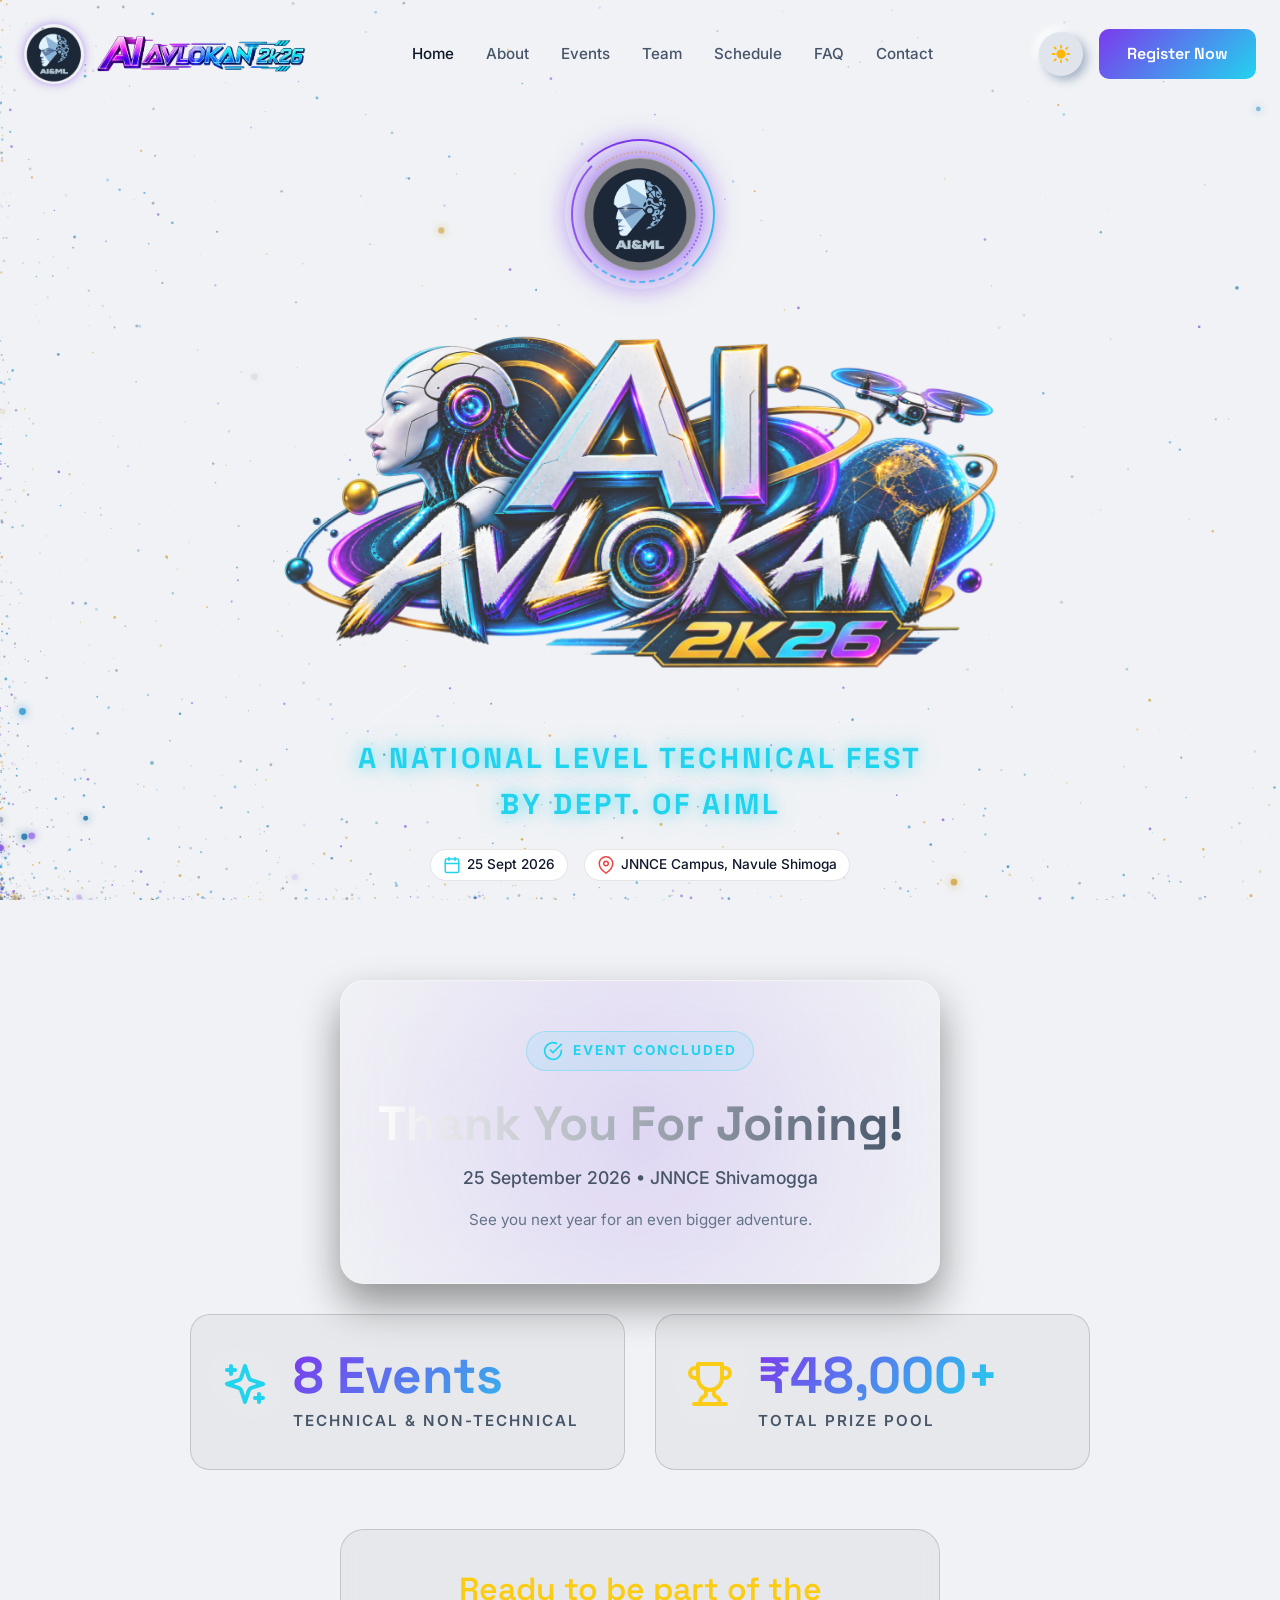
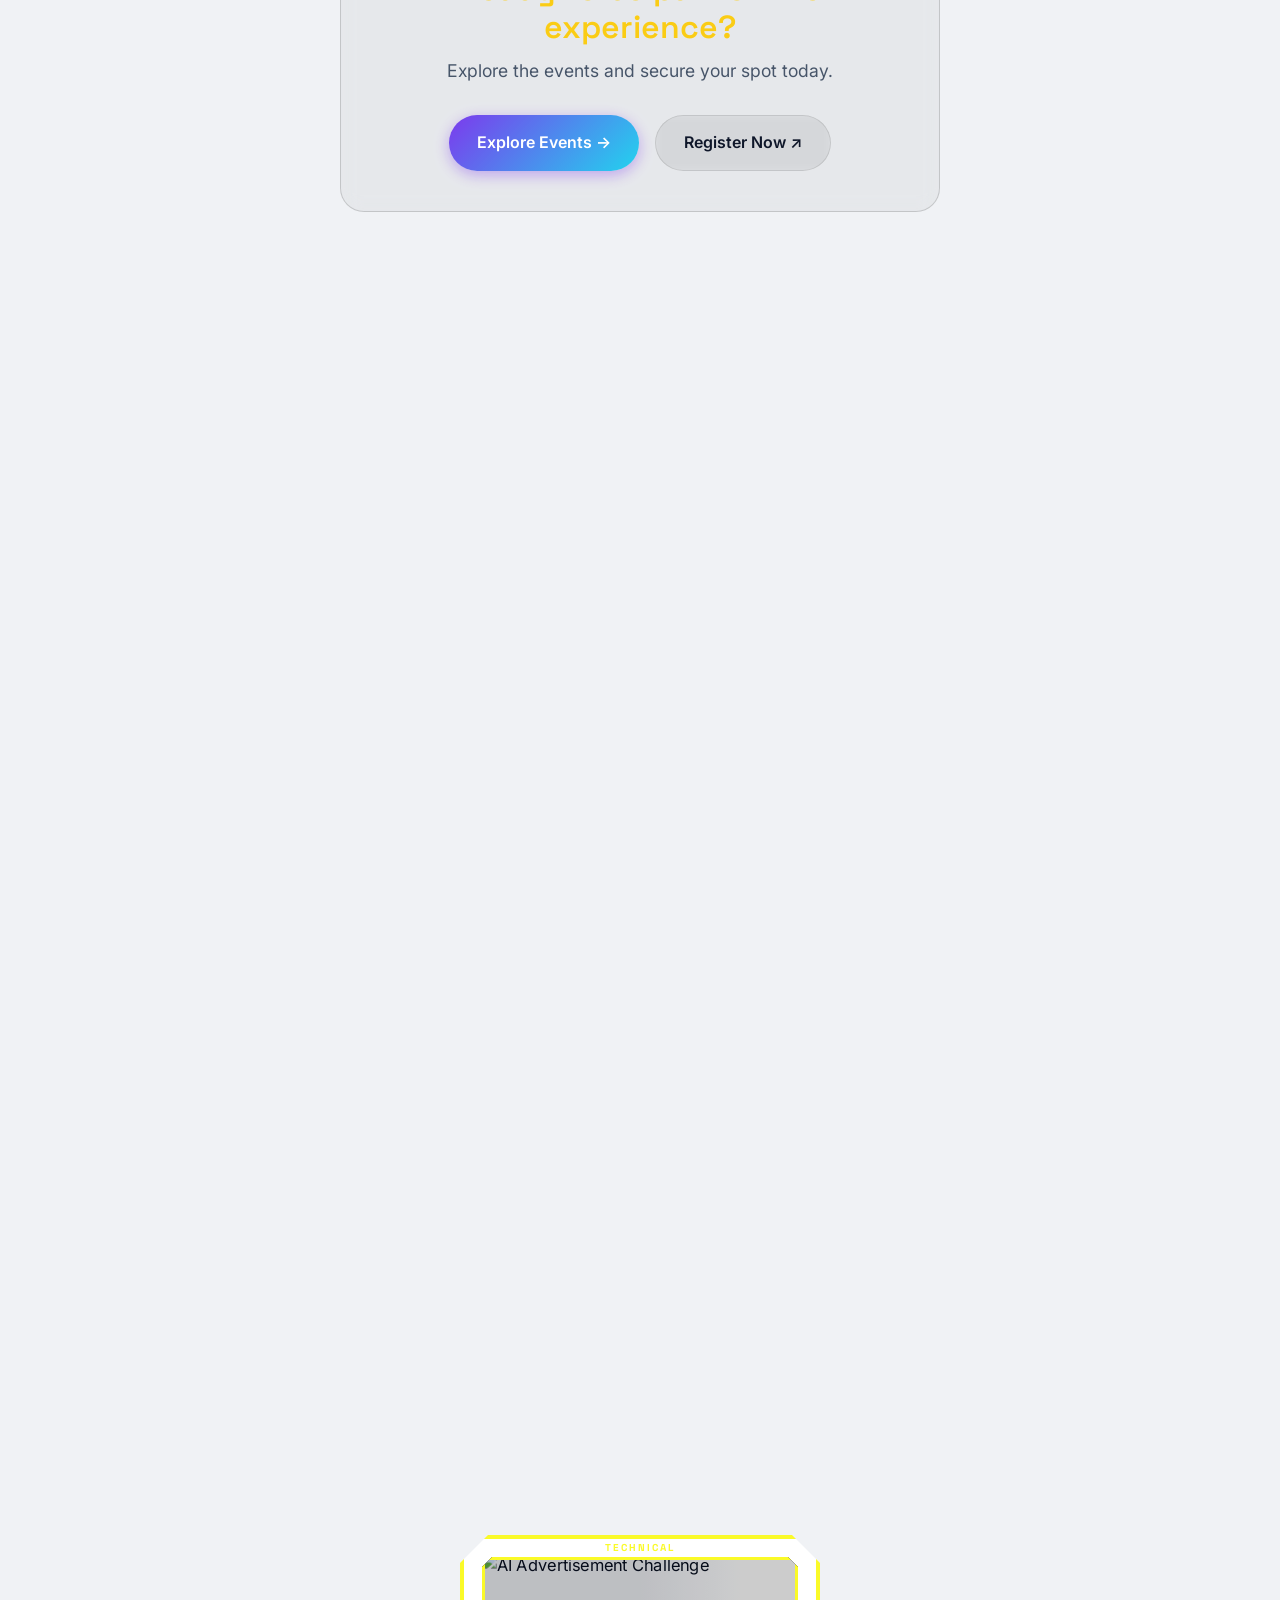
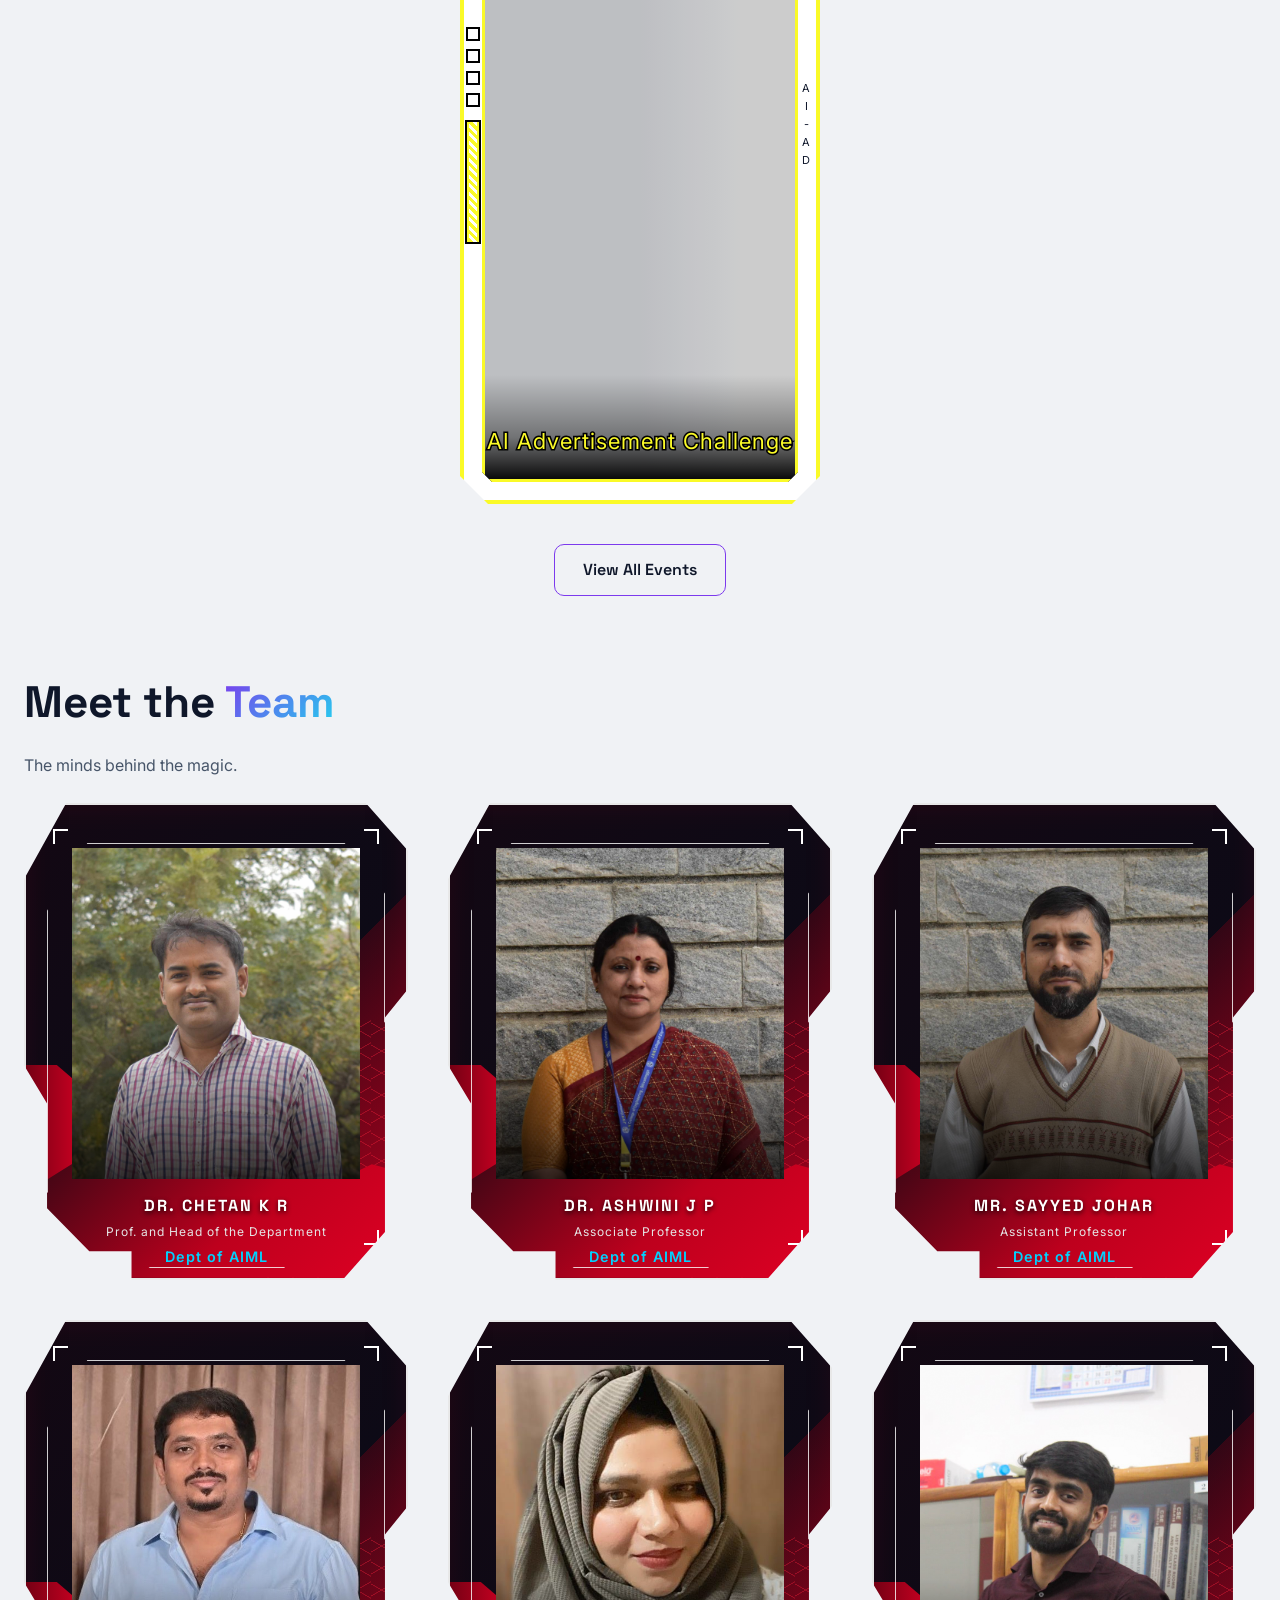
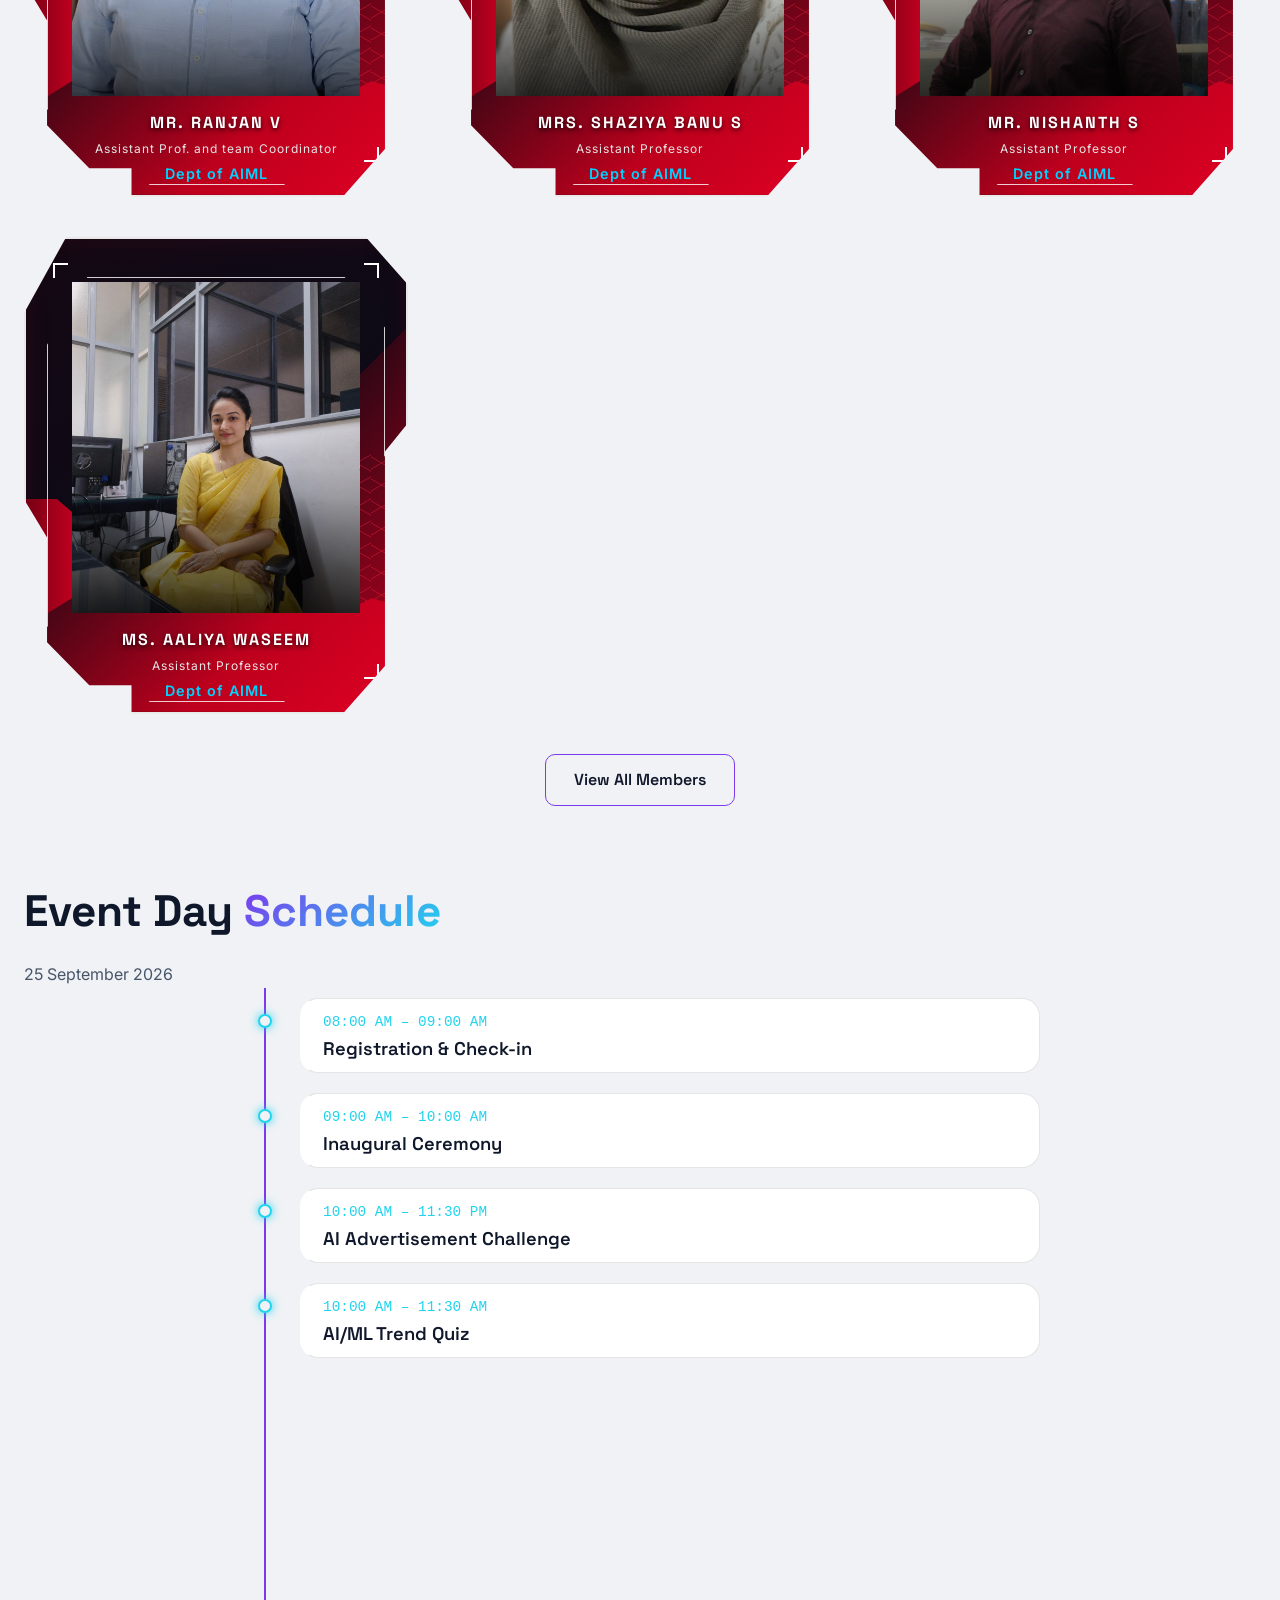
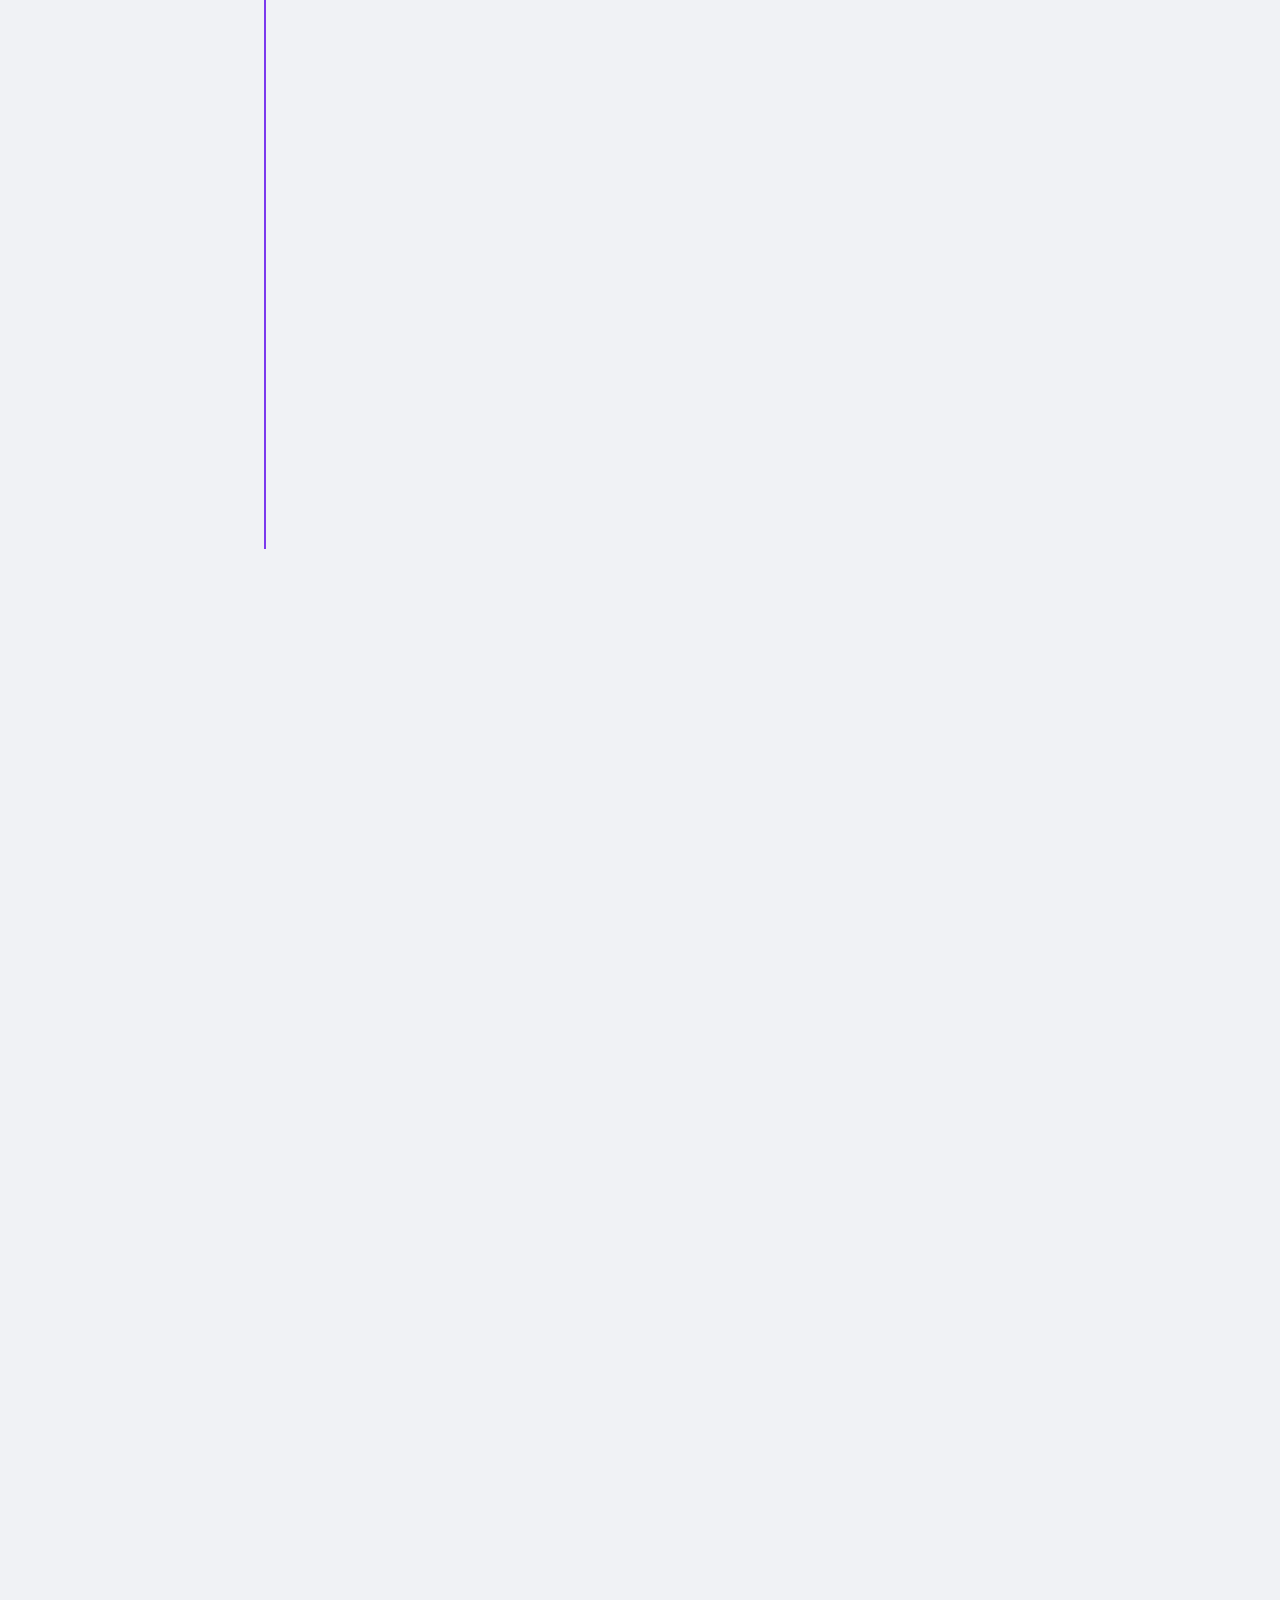
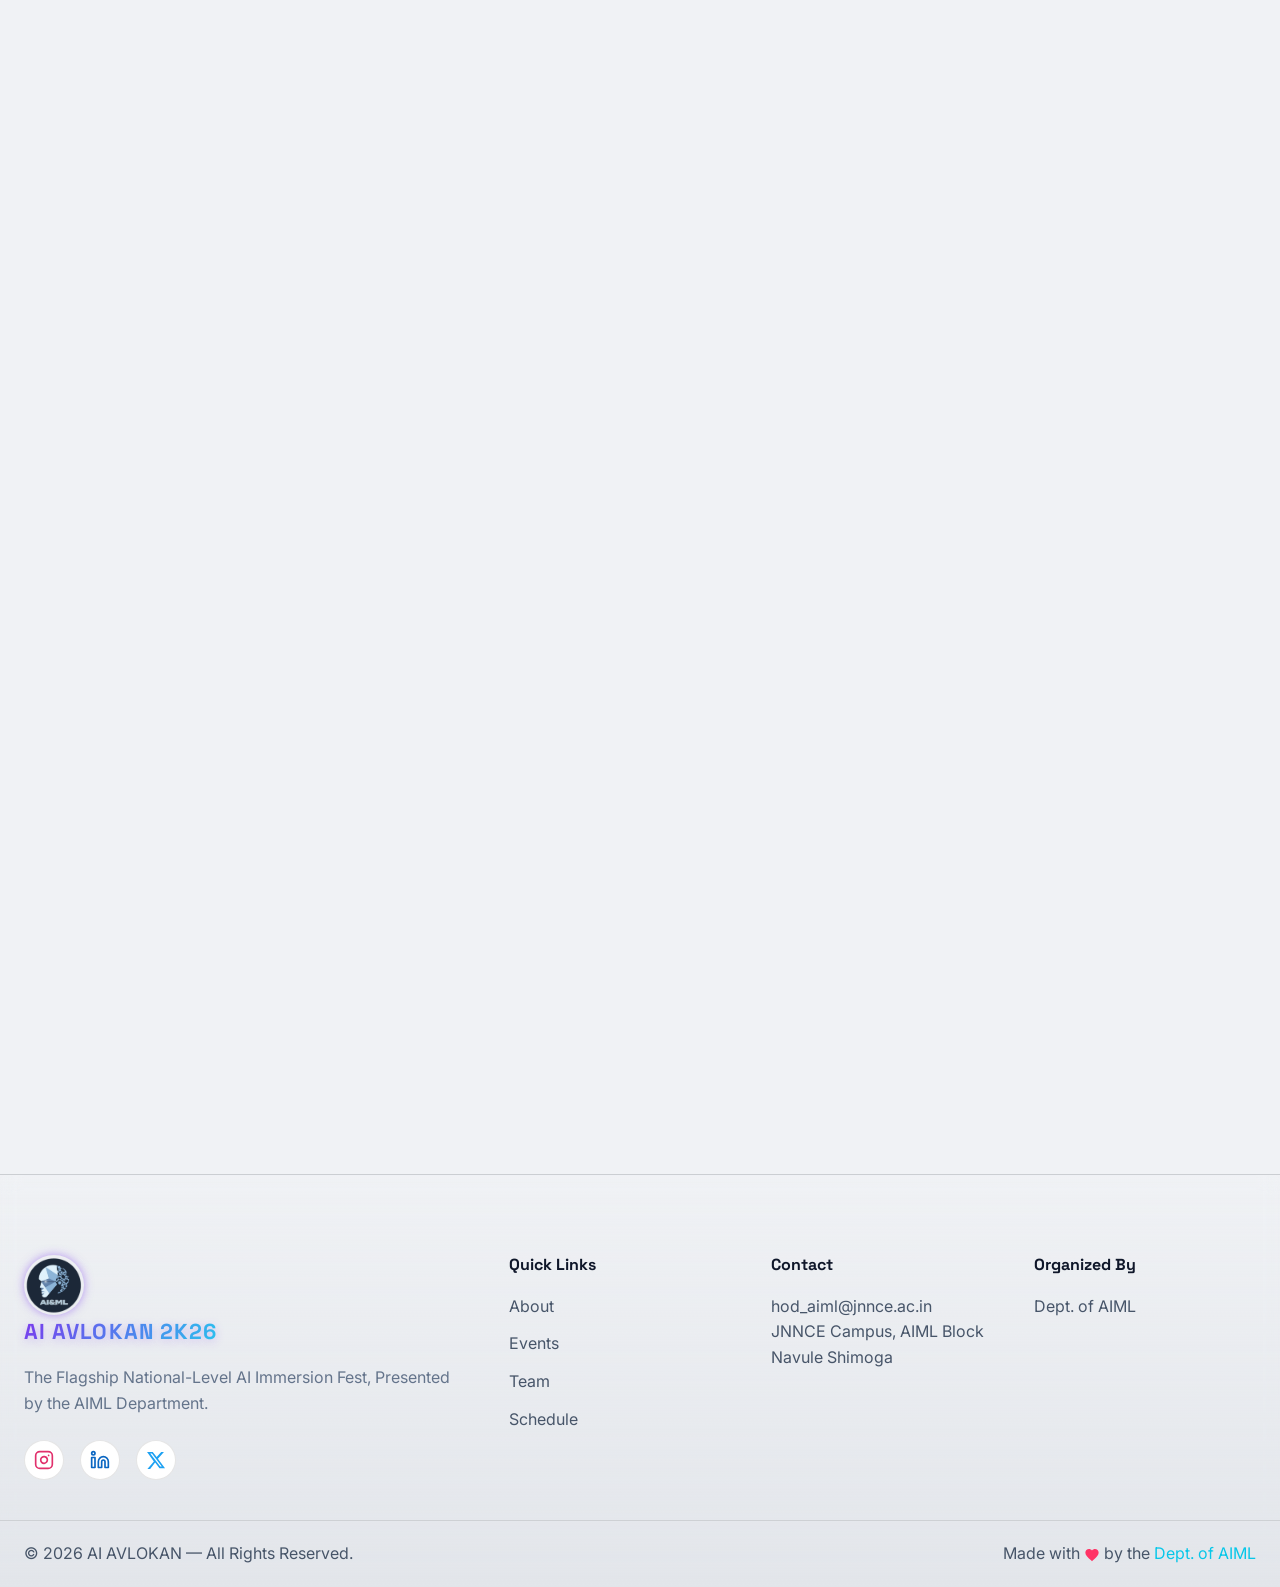
==== index.html @ c863f6e0 "Dark/Light mode added and same navbar applied to all the pages" ====
<!DOCTYPE html>
<html lang="en">

<head>
  <meta charset="UTF-8">
  <meta name="viewport" content="width=device-width, initial-scale=1.0">
  <title>AI AVLOKAN 2k26 | AIML Technical Fest</title>
  <meta name="description"
    content="AI AVLOKAN 2k26 is a premium National Level Technical Fest organized by the Dept. of AIML. Experience the future of technology, innovation, and AI.">

  <!-- Fonts -->
  <link rel="preconnect" href="https://fonts.googleapis.com">
  <link rel="preconnect" href="https://fonts.gstatic.com" crossorigin>
  <link href="https://fonts.googleapis.com/css2?family=Inter:wght@400;500;600&family=Space+Grotesk:wght@500;700&display=swap" rel="stylesheet">
  <link rel="icon" type="image/png" href="assets/images/AIMLLOGO.png">

  <!-- CSS -->
  <link rel="stylesheet" href="css/style.css">
  <link rel="stylesheet" href="css/animations.css">
  <link rel="stylesheet" href="css/components.css"> <!-- Will create this for component specific styles -->
  <link href="https://unpkg.com/aos@2.3.4/dist/aos.css" rel="stylesheet" />
  <script src="js/theme.js"></script>
</head>

<body>
  <!-- ========================================================
       AR/VR ENTRY OVERLAY
       ======================================================== -->
  <div id="vr-entry" aria-hidden="true">
    <div class="atmosphere"></div>
    <div class="boot-label">INITIALIZING IMMERSIVE INTERFACE</div>
    <div class="goggles" aria-hidden="true">
      <div class="goggle-shell">
        <svg viewBox="0 0 1793 904" preserveAspectRatio="none">
          <defs>
            <filter id="glow" x="-100%" y="-100%" width="300%" height="300%">
              <feGaussianBlur stdDeviation="5" result="blur" />
              <feMerge>
                <feMergeNode in="blur" />
                <feMergeNode in="SourceGraphic" />
              </feMerge>
            </filter>
            <filter id="waveGlow" x="-50%" y="-100%" width="200%" height="300%">
              <feGaussianBlur stdDeviation="2" result="b" />
              <feMerge>
                <feMergeNode in="b" />
                <feMergeNode in="SourceGraphic" />
              </feMerge>
            </filter>
          </defs>
          <path class="frame-glow"
            d="M170 493 C170 302 330 187 510 187 C650 187 743 224 896 224 C1050 224 1140 187 1285 187 C1465 187 1625 302 1625 493 C1625 683 1465 798 1285 798 C1140 798 1050 660 896 660 C743 660 650 798 510 798 C330 798 170 683 170 493Z" />
          <path class="frame-glow-2"
            d="M184 493 C184 315 335 202 512 202 C655 202 758 238 896 238 C1035 238 1137 202 1281 202 C1458 202 1609 315 1609 493 C1609 671 1458 784 1281 784 C1137 784 1035 646 896 646 C758 646 655 784 512 784 C335 784 184 671 184 493Z" />
          <path
            d="M225 493 C225 335 365 245 525 245 C660 245 748 278 896 278 C1045 278 1133 245 1268 245 C1428 245 1568 335 1568 493 C1568 650 1428 741 1268 741 C1133 741 1045 607 896 607 C748 607 660 741 525 741 C365 741 225 650 225 493Z"
            fill="none" stroke="rgba(141,67,255,.22)" stroke-width="1" />
        </svg>
      </div>
      <div class="lens">
        <div class="data-noise"></div>
        <div class="side-control left">
          <div class="side-arc"></div>
          <div class="ticks"></div>
        </div>
        <div class="side-control right">
          <div class="side-arc"></div>
          <div class="ticks"></div>
        </div>
        <div class="center-seam"></div>
        <section class="hud">
          <div class="hud-frame"></div>
          <div class="hud-dots"><i></i><i></i><i></i><i></i></div>
          <div class="cross a"></div>
          <div class="cross b"></div>
          <div class="hud-title">AI AVLOKAN 2k26</div>
          <div class="hud-meta">SYSTEM / BOOT / IMMERSIVE INTERFACE</div>
          <div class="hud-progress">
            <div class="progress-fill"></div>
            <div class="progress-sheen"></div>
          </div>
          <div class="percent" id="percent-value">0 %</div>
        </section>
        <div class="telemetry">
          <div class="dial">50</div>
          <div class="dial">87</div>
          <div class="dial">21</div>
          <div class="bars">
            <span></span><span></span><span></span><span></span><span></span><span></span><span></span><span></span><span></span>
          </div>
        </div>
        <div class="wave">
          <svg viewBox="0 0 180 70" preserveAspectRatio="none">
            <path
              d="M0 36 C16 10 28 58 43 36 S67 2 83 36 S111 69 128 36 S153 17 180 36 L180 54 C153 35 145 54 128 54 S99 38 83 54 S58 76 43 54 S16 34 0 54Z" />
          </svg>
        </div>
        <div class="brand-mark">TF</div>
      </div>
    </div>
  </div>

  <!-- Scroll Progress -->
  <div id="scroll-progress"></div>

  <!-- Navbar -->
  <nav class="navbar">
    <div class="container navbar__inner">
      <a href="index.html" class="navbar__logo">
        <img src="assets/images/AIMLLOGO.png" alt="Logo" class="logo-mark-img">
        <img src="assets/images/AI_AVLOKAN_2k26.png" alt="AI AVLOKAN 2K26" class="logo-text-img">
      </a>

      <div class="nav-links">
        <a href="index.html" class="active">Home</a>
        <a href="#about">About</a>
        <a href="events.html">Events</a>
        <a href="team.html">Team</a>
        <a href="#schedule">Schedule</a>
        <a href="#faq">FAQ</a>
        <a href="#contact">Contact</a>
        <a href="#register" class="btn btn-primary mobile-nav-cta" style="color: white;">Register Now</a>
      </div>

      <div class="nav-actions">
        <button id="theme-toggle" class="neu-btn" aria-label="Toggle theme">
          <!-- Sun SVG -->
          <svg class="theme-icon sun-icon" viewBox="0 0 24 24">
            <path d="M12,2A1,1,0,0,1,13,3V5A1,1,0,0,1,11,5V3A1,1,0,0,1,12,2Zm0,16a1,1,0,0,1,1,1v2a1,1,0,0,1-2,0V19A1,1,0,0,1,12,18ZM4.22,4.22A1,1,0,0,1,5.64,4.22L7.05,5.64a1,1,0,0,1-1.41,1.41L4.22,5.64A1,1,0,0,1,4.22,4.22ZM16.95,16.95a1,1,0,0,1,1.41,0l1.41,1.41a1,1,0,0,1-1.41,1.41l-1.41-1.41A1,1,0,0,1,16.95,16.95ZM2,12a1,1,0,0,1,1-1H5A1,1,0,0,1,5,13H3A1,1,0,0,1,2,12Zm16,0a1,1,0,0,1,1-1h2a1,1,0,0,1,0,2H19A1,1,0,0,1,18,12ZM4.22,19.78a1,1,0,0,1,0-1.41L5.64,16.95a1,1,0,0,1,1.41,1.41l-1.41,1.41A1,1,0,0,1,4.22,19.78ZM16.95,7.05a1,1,0,0,1,0-1.41l1.41-1.41a1,1,0,0,1,1.41,1.41L18.36,7.05A1,1,0,0,1,16.95,7.05ZM12,7A5,5,0,1,0,17,12,5,5,0,0,0,12,7Z"/>
          </svg>
          <!-- Moon SVG -->
          <svg class="theme-icon moon-icon" viewBox="0 0 24 24">
            <path d="M20.74,17.26A10,10,0,1,1,6.74,3.26a1,1,0,0,1,1,1.21,8,8,0,1,0,11.83,11.83A1,1,0,0,1,20.74,17.26Z"/>
          </svg>
        </button>
        <a href="#register" class="btn btn-primary nav-cta">Register Now</a>
        <div class="burger-wrap">
          <button class="menu-toggle burger" aria-label="Toggle menu" aria-expanded="false">
            <div class="lines">
              <span></span>
              <span></span>
              <span></span>
            </div>
          </button>
        </div>
      </div>
    </div>
  </nav>

  <!-- Hero Section -->
  <header class="hero">
    <div class="hero__content">
      <div class="hero__logo-wrapper" aria-hidden="true">
        <div class="multi-ring-container">
          <div class="ring ring-1"></div>
          <div class="ring ring-2"></div>
          <div class="ring ring-3"></div>
          <div class="ring ring-core">
            <img src="assets/images/AIMLLOGO.png" alt="AIML Logo" class="core-inner-img">
          </div>
        </div>
      </div>

      <div class="hero__wordmark-slot">
        <!-- Replaces plain text title -->
        <img src="assets/images/AI_AVLOKAN.png" alt="AI AVLOKAN 2k26" class="hero__wordmark glitch-flicker skeleton"
          loading="lazy" onload="this.classList.remove('skeleton')">
      </div>

      <p class="hero__tagline" style="margin: 0 15px;">A National Level Technical Fest by Dept. of AIML</p>

      <div class="hero__meta reveal reveal-delay-2">
        <span class="badge"><svg width="18" height="18" viewBox="0 0 24 24" fill="none" stroke="var(--accent-secondary)"
            stroke-width="2" stroke-linecap="round" stroke-linejoin="round" style="margin-right: 6px;">
            <rect x="3" y="4" width="18" height="18" rx="2" ry="2"></rect>
            <line x1="16" y1="2" x2="16" y2="6"></line>
            <line x1="8" y1="2" x2="8" y2="6"></line>
            <line x1="3" y1="10" x2="21" y2="10"></line>
          </svg> 25 Sept 2026</span>
        <span class="badge"><svg width="18" height="18" viewBox="0 0 24 24" fill="none" stroke="var(--live-red)"
            stroke-width="2" stroke-linecap="round" stroke-linejoin="round" style="margin-right: 6px;">
            <path d="M21 10c0 7-9 13-9 13s-9-6-9-13a9 9 0 0 1 18 0z"></path>
            <circle cx="12" cy="10" r="3"></circle>
          </svg> JNNCE Campus, Navule Shimoga</span>
      </div>
    </div>

  </header>

  <!-- Countdown & Stats -->
  <section class="countdown-stats" id="stats">
    <div class="container">
      <div id="countdown-container">
        <div id="countdown-grid" class="cyber-countdown reveal">

          <div class="cyber-box" data-aos="flip-up" data-aos-delay="0">
            <div class="flip-digit" id="cd-days">00</div>
            <small>DAYS</small>
          </div>

          <div class="cyber-box" data-aos="flip-up" data-aos-delay="150">
            <div class="flip-digit" id="cd-hours">00</div>
            <small>HOURS</small>
          </div>

          <div class="cyber-box" data-aos="flip-up" data-aos-delay="300">
            <div class="flip-digit" id="cd-mins">00</div>
            <small>MINS</small>
          </div>

          <div class="cyber-box" data-aos="flip-up" data-aos-delay="450">
            <div class="flip-digit" id="cd-secs">00</div>
            <small>SECS</small>
          </div>

        </div>
      </div>
      <div id="countdown-message" class="countdown-message text-center" style="display:none;"></div>

      <div id="stats-section" class="cyber-stats-grid reveal reveal-delay-1">
        <div class="cyber-stat-panel">
          <div class="cyber-stat-icon">
            <svg width="48" height="48" viewBox="0 0 24 24" fill="none" stroke="var(--accent-secondary)"
              stroke-width="2" stroke-linecap="round" stroke-linejoin="round">
              <path
                d="m12 3-1.912 5.813a2 2 0 0 1-1.275 1.275L3 12l5.813 1.912a2 2 0 0 1 1.275 1.275L12 21l1.912-5.813a2 2 0 0 1 1.275-1.275L21 12l-5.813-1.912a2 2 0 0 1-1.275-1.275L12 3Z">
              </path>
              <path d="M5 3v4"></path>
              <path d="M19 17v4"></path>
              <path d="M3 5h4"></path>
              <path d="M17 19h4"></path>
            </svg>
          </div>
          <div class="cyber-stat-info" data-aos="fade-left">
            <h2 class="stat-number" data-target="8" data-suffix=" Events">0</h2>
            <p>Technical & Non-Technical</p>
          </div>
        </div>
        <div class="cyber-stat-panel" data-aos="fade-right">
          <div class="cyber-stat-icon">
            <svg width="48" height="48" viewBox="0 0 24 24" fill="none" stroke="var(--accent-gold)" stroke-width="2"
              stroke-linecap="round" stroke-linejoin="round">
              <path d="M6 9H4.5a2.5 2.5 0 0 1 0-5H6"></path>
              <path d="M18 9h1.5a2.5 2.5 0 0 0 0-5H18"></path>
              <path d="M4 22h16"></path>
              <path d="M10 14.66V17c0 .55-.47.98-.97 1.21C7.85 18.75 7 20.24 7 22"></path>
              <path d="M14 14.66V17c0 .55.47.98.97 1.21C16.15 18.75 17 20.24 17 22"></path>
              <path d="M18 2H6v7a6 6 0 0 0 12 0V2Z"></path>
            </svg>
          </div>
          <div class="cyber-stat-info">
            <h2 class="stat-number" data-target="48000" data-prefix="₹" data-suffix="+">0</h2>
            <p>Total Prize Pool</p>
          </div>
        </div>
      </div>

      <div class="cta-group reveal reveal-delay-2">
        <h3 class="cta-headline" style="color: var(--accent-gold);">Ready to be part of the experience?</h3>
        <p class="cta-subtext">Explore the events and secure your spot today.</p>
        <div class="cta-buttons">
          <a href="events.html" class="cta-btn-primary">Explore Events &rarr;</a>
          <a href="#register" class="cta-btn-secondary">Register Now &nearr;</a>
        </div>
      </div>
    </div>
  </section>

  <!-- About Section -->
  <section id="about" class="about-section">
    <div class="container">
      <div class="about-grid">
        <div class="about-content reveal-left">
          <h2>About <span class="gradient-text">AI AVLOKAN 2k26</span></h2>
          <p>AI AVLOKAN 2K26 is the Flagship National-Level AI Immersion Fest, presented by the AIML Department of
            JNNCE, Shivamogga.
            It brings together students, innovators, and AI enthusiasts to explore the exciting world of Artificial
            Intelligence and emerging technologies.
            Through engaging challenges, quizzes, creative competitions, and hands-on experiences, participants put
            their skills and ideas to the test.
            The fest is designed to foster innovation, collaboration, creativity, and problem-solving in a dynamic
            AI-driven environment.</p>
          <div class="about-chips">
            <span class="chip">AI Challenges</span>
            <span class="chip">Tech Competitions</span>
            <span class="chip">Future Tech</span>
            <span class="chip">AI Innovation</span>
          </div>
        </div>
        <div class="about-image reveal-right">
          <img src="https://images.unsplash.com/photo-1519389950473-47ba0277781c?q=80&w=800&auto=format&fit=crop"
            alt="Fest Event" class="skeleton glass-panel" loading="lazy" onload="this.classList.remove('skeleton')">
        </div>
      </div>

      <div class="about-grid reverse-mobile mt-6">
        <div class="about-image reveal-left">
          <img src="https://res.cloudinary.com/dsojrrb9j/image/upload/v1787410666/falcon_logo_eytegb.jpg"
            alt="AIML Department" class="skeleton glass-panel" loading="lazy"
            onload="this.classList.remove('skeleton')">
        </div>
        <div class="about-content reveal-right">
          <h2>About the Department &mdash; <span class="gradient-text">AIML</span></h2>
          <p>The Department of Artificial Intelligence and Machine Learning (AIML) at JNNCE, Shivamogga is committed to
            nurturing innovative thinkers and future AI professionals.
            The department provides strong foundations in AI, Machine Learning, Data Science, Deep Learning, and
            emerging technologies. It encourages students to transform ideas into creative solutions for real-world
            challenges.</p>
        </div>
      </div>
    </div>
  </section>

  <!-- Events Preview Section -->
  <section id="events" class="events-section">
    <div class="container">
      <div class="section-header reveal">
        <h2>Flagship <span class="gradient-text">Events</span></h2>
        <p style="padding-bottom: 25px;">Discover what awaits you in the arena.</p>
      </div>

      <!-- Injected by events.js -->
      <div id="featured-event-container" class="featured-event-grid"></div>

      <div class="centered-cta mt-4 reveal">
        <a href="events.html" class="btn btn-secondary">View All Events</a>
      </div>
    </div>
  </section>

  <!-- Team Preview Section -->
  <section id="team" class="team-section">
    <div class="container">
      <div class="section-header reveal">
        <h2>Meet the <span class="gradient-text">Team</span></h2>
        <p style="padding-bottom: 25px;">The minds behind the magic.</p>
      </div>

      <!-- Injected by team.js -->
      <div id="team-preview-container" class="team-grid"></div>

      <div class="centered-cta mt-4 reveal">
        <a href="team.html" class="btn btn-secondary">View All Members</a>
      </div>
    </div>
  </section>

  <!-- Schedule Section -->
  <section id="schedule" class="schedule-section">
    <div class="container">
      <div class="section-header reveal">
        <h2>Event Day <span class="gradient-text">Schedule</span></h2>
        <p>25 September 2026</p>
      </div>

      <div class="timeline">
        <!-- Rendered via HTML for simplicity -->
        <div class="timeline-item reveal">
          <div class="timeline-dot"></div>
          <div class="timeline-content glass-panel">
            <span class="time">08:00 AM – 09:00 AM</span>
            <h3>Registration & Check-in</h3>
          </div>
        </div>
        <div class="timeline-item reveal">
          <div class="timeline-dot"></div>
          <div class="timeline-content glass-panel">
            <span class="time">09:00 AM – 10:00 AM</span>
            <h3>Inaugural Ceremony</h3>
          </div>
        </div>
        <div class="timeline-item reveal">
          <div class="timeline-dot"></div>
          <div class="timeline-content glass-panel">
            <span class="time">10:00 AM – 11:30 PM</span>
            <h3>AI Advertisement Challenge</h3>
          </div>
        </div>
        <div class="timeline-item reveal">
          <div class="timeline-dot"></div>
          <div class="timeline-content glass-panel">
            <span class="time">10:00 AM – 11:30 AM</span>
            <h3>AI/ML Trend Quiz</h3>
          </div>
        </div>
        <div class="timeline-item reveal">
          <div class="timeline-dot"></div>
          <div class="timeline-content glass-panel">
            <span class="time">11:30 AM – 01:00 PM</span>
            <h3>AI Visual Challenge</h3>
          </div>
        </div>
        <div class="timeline-item reveal">
          <div class="timeline-dot"></div>
          <div class="timeline-content glass-panel">
            <span class="time">11:30 AM – 01:00 PM</span>
            <h3>AI Escape Quest</h3>
          </div>
        </div>
        <div class="timeline-item reveal">
          <div class="timeline-dot"></div>
          <div class="timeline-content glass-panel">
            <span class="time">01:00 PM – 02:00 PM</span>
            <h3>Lunch</h3>
          </div>
        </div>
        <div class="timeline-item reveal">
          <div class="timeline-dot"></div>
          <div class="timeline-content glass-panel">
            <span class="time">02:00 PM – 03:30 PM</span>
            <h3>No-Code ML Model</h3>
          </div>
        </div>
        <div class="timeline-item reveal">
          <div class="timeline-dot"></div>
          <div class="timeline-content glass-panel">
            <span class="time">02:00 PM – 03:30 PM</span>
            <h3>Prompt Panic</h3>
          </div>
        </div>
        <div class="timeline-item reveal">
          <div class="timeline-dot"></div>
          <div class="timeline-content glass-panel">
            <span class="time">03:30 PM – 05:00 PM</span>
            <h3>AI Charades</h3>
          </div>
        </div>
        <div class="timeline-item reveal">
          <div class="timeline-dot"></div>
          <div class="timeline-content glass-panel">
            <span class="time">03:30 PM – 05:00 PM</span>
            <h3>Vision Hunter</h3>
          </div>
        </div>
        <div class="timeline-item reveal">
          <div class="timeline-dot"></div>
          <div class="timeline-content glass-panel">
            <span class="time">05:00 PM – 06:00 PM</span>
            <h3>Valedictory & Prize Distribution</h3>
          </div>
        </div>
      </div>
    </div>
  </section>

  <!-- FAQ Section -->
  <section id="faq" class="faq-section">
    <div class="container">
      <div class="section-header reveal">
        <h2>Frequently Asked <span class="gradient-text">Questions</span></h2>
      </div>

      <div class="faq-accordion glass-panel reveal">
        <div class="faq-item">
          <div class="faq-question">
            <h3>What is AI Avlokan 2k26?</h3>
            <svg viewBox="0 0 24 24" fill="none" stroke="currentColor" stroke-width="2">
              <path d="M6 9l6 6 6-6" />
            </svg>
          </div>
          <div class="faq-answer">
            <div class="faq-answer-inner">AI Avlokan 2k26 is a national-level technical festival that brings together
              students from colleges and universities across the country to participate in technical competitions,
              challenges, and other exciting events.</div>
          </div>
        </div>
        <div class="faq-item">
          <div class="faq-question">
            <h3>Is there a registration fee?</h3>
            <svg viewBox="0 0 24 24" fill="none" stroke="currentColor" stroke-width="2">
              <path d="M6 9l6 6 6-6" />
            </svg>
          </div>
          <div class="faq-answer">
            <div class="faq-answer-inner">Yes, there is a nominal base registration fee. Some flagship events might
              require a separate small pool fee.</div>
          </div>
        </div>
        <div class="faq-item">
          <div class="faq-question">
            <h3>Can I participate in multiple events?</h3>
            <svg viewBox="0 0 24 24" fill="none" stroke="currentColor" stroke-width="2">
              <path d="M6 9l6 6 6-6" />
            </svg>
          </div>
          <div class="faq-answer">
            <div class="faq-answer-inner">Yes, as long as the event timings do not overlap. Check the schedule before
              registering.</div>
          </div>
        </div>
        <div class="faq-item">
          <div class="faq-question">
            <h3>Is accommodation provided for outstation participants?</h3>
            <svg viewBox="0 0 24 24" fill="none" stroke="currentColor" stroke-width="2">
              <path d="M6 9l6 6 6-6" />
            </svg>
          </div>
          <div class="faq-answer">
            <div class="faq-answer-inner">Accommodation can be arranged on prior request at a subsidized cost. Please
              inform the Organizers before.</div>
          </div>
        </div>
        <div class="faq-item">
          <div class="faq-question">
            <h3>Who can participate in the fest?</h3>
            <svg viewBox="0 0 24 24" fill="none" stroke="currentColor" stroke-width="2">
              <path d="M6 9l6 6 6-6" />
            </svg>
          </div>
          <div class="faq-answer">
            <div class="faq-answer-inner">Students from colleges, universities, and technical institutions can
              participate. </div>
          </div>
        </div>
        <div class="faq-item">
          <div class="faq-question">
            <h3>Do I need a college ID card?</h3>
            <svg viewBox="0 0 24 24" fill="none" stroke="currentColor" stroke-width="2">
              <path d="M6 9l6 6 6-6" />
            </svg>
          </div>
          <div class="faq-answer">
            <div class="faq-answer-inner">Yes participants are required to present a valid college/institution ID card
              for verification. It is recommended that you carry your ID card throughout the fest.</div>
          </div>
        </div>
        <div class="faq-item">
          <div class="faq-question">
            <h3>Will food be provided during the fest?</h3>
            <svg viewBox="0 0 24 24" fill="none" stroke="currentColor" stroke-width="2">
              <path d="M6 9l6 6 6-6" />
            </svg>
          </div>
          <div class="faq-answer">
            <div class="faq-answer-inner">Yes. Breakfast and lunch will be provided to all registered participants, and
              the cost is included in the registration fee.</div>
          </div>
        </div>
        <div class="faq-item">
          <div class="faq-question">
            <h3>Will participants receive certificates for the technical fest?</h3>
            <svg viewBox="0 0 24 24" fill="none" stroke="currentColor" stroke-width="2">
              <path d="M6 9l6 6 6-6" />
            </svg>
          </div>
          <div class="faq-answer">
            <div class="faq-answer-inner">Yes! All registered participants will receive e-certificates for their
              participation in the fest. In addition, winners of the respective events will receive special winning
              certificates recognizing their achievement and performance.</div>
          </div>
        </div>
        <div class="faq-item">
          <div class="faq-question">
            <h3>What if I have a question that is not answered in the FAQ?</h3>
            <svg viewBox="0 0 24 24" fill="none" stroke="currentColor" stroke-width="2">
              <path d="M6 9l6 6 6-6" />
            </svg>
          </div>
          <div class="faq-answer">
            <div class="faq-answer-inner">You can contact the organizing team through the official contact information
              provided on the website. Our coordinators will be happy to assist you.</div>
          </div>
        </div>
      </div>
    </div>
  </section>

  <!-- Contact Section -->
  <section id="contact" class="contact-section">
    <div class="container">
      <div class="section-header reveal">
        <h2>Get In <span class="gradient-text">Touch</span></h2>
        <p style="padding-bottom: 25px;">Have a question? Send us a message.</p>
      </div>

      <form id="contact-form" class="glass-panel contact-form reveal">
        <div class="form-group">
          <label for="contact-name">Name</label>
          <input type="text" id="contact-name" required placeholder="John Doe">
        </div>
        <div class="form-group">
          <label for="contact-email">Email</label>
          <input type="email" id="contact-email" required placeholder="john@example.com">
        </div>
        <div class="form-group">
          <label for="contact-target">Target Email (Feedback to)</label>
          <input type="email" id="contact-target" value="hod_aiml@jnnce.ac.in" disabled readonly
            style="background-color: rgba(255, 255, 255, 0.05); color: var(--text-muted); cursor: not-allowed;">
        </div>
        <div class="form-group">
          <label for="contact-query">Message</label>
          <textarea id="contact-query" rows="4" required placeholder="How can we help?"></textarea>
        </div>
        <button type="submit" class="btn btn-primary w-full">Send Message</button>
      </form>
    </div>
  </section>

  <!-- Map Widget Section -->
  <section class="location-section">
    <div class="container">
      <div class="section-header reveal">
        <h2>Event <span class="gradient-text">Venue</span></h2>
        <p>Event venue location</p>
      </div>
      <div class="map-widget-container reveal">
        <div class="glass-panel map-widget">
          <!-- CSS Map Filter Wrapper -->
          <div class="map-wrapper">
            <iframe
              src="https://www.google.com/maps/embed?pb=!1m18!1m12!1m3!1d3871.905502549911!2d75.57683586090181!3d13.964230092282794!2m3!1f0!2f0!3f0!3m2!1i1024!2i768!4f13.1!3m3!1m2!1s0x3bbbaede1b7c9bb9%3A0xfb0cf81a73b0ba59!2sJawaharlal%20Nehru%20New%20College%20of%20Engineering!5e0!3m2!1sen!2sin!4v1787333043260!5m2!1sen!2sin"
              width="100%" height="100%" style="border: 0;" allowfullscreen="" loading="lazy"
              referrerpolicy="no-referrer-when-downgrade" title="Venue Map"></iframe>
          </div>
          <!-- Map Link Section -->
          <a href="https://maps.app.goo.gl/XaLKGMwWPM69o3AC6" target="_blank" rel="noreferrer" class="map-link">
            <div class="map-link-title gradient-text">Venue Location</div>
            <div class="map-link-subtitle">Click to open in Google Maps</div>
          </a>
        </div>
      </div>
    </div>
  </section>

  <!-- Footer -->
  <footer class="footer mt-5">
    <div class="container footer-grid">
      <div class="footer-col">
        <a href="index.html" class="navbar__logo">
          <img src="assets/images/AIMLLOGO.png" alt="Logo" class="logo-mark-img">
          <span class="logo-text">AI AVLOKAN 2K26</span>
        </a>
        <p class="mt-2 text-muted">The Flagship National-Level AI Immersion Fest, Presented by the AIML Department.</p>
        <div class="social-icons mt-3">
          <a href="https://www.instagram.com/jnnce.aiml/" aria-label="Instagram"><svg width="20" height="20"
              viewBox="0 0 24 24" fill="none" stroke="#E1306C" stroke-width="2" stroke-linecap="round"
              stroke-linejoin="round">
              <rect x="2" y="2" width="20" height="20" rx="5" ry="5"></rect>
              <path d="M16 11.37A4 4 0 1 1 12.63 8 4 4 0 0 1 16 11.37z"></path>
              <line x1="17.5" y1="6.5" x2="17.51" y2="6.5"></line>
            </svg></a>
          <a href="https://www.linkedin.com/posts/jnnce-acm_jnnce-jnnceaiml-falconaiml-activity-7028016541375827968-Ko31"
            aria-label="LinkedIn"><svg width="20" height="20" viewBox="0 0 24 24" fill="none" stroke="#0A66C2"
              stroke-width="2" stroke-linecap="round" stroke-linejoin="round">
              <path d="M16 8a6 6 0 0 1 6 6v7h-4v-7a2 2 0 0 0-2-2 2 2 0 0 0-2 2v7h-4v-7a6 6 0 0 1 6-6z"></path>
              <rect x="2" y="9" width="4" height="12"></rect>
              <circle cx="4" cy="4" r="2"></circle>
            </svg></a>
          <a href="https://x.com/i/jf/onboarding/web?redirect_after_login=%2Fhashtag%2Fjnnce%3Fsrc%3Dhashtag_click&mode=login"
            aria-label="X (Twitter)"><svg width="20" height="20" viewBox="0 0 24 24" fill="#1DA1F2">
              <path
                d="M18.244 2.25h3.308l-7.227 8.26 8.502 11.24H16.17l-5.214-6.817L4.99 22.75H1.68l7.73-8.835L1.254 2.25H8.08l4.713 6.231zm-1.161 17.52h1.833L7.084 4.126H5.117z" />
            </svg></a>
        </div>
      </div>
      <div class="footer-col">
        <h4>Quick Links</h4>
        <a href="#about">About</a>
        <a href="events.html">Events</a>
        <a href="team.html">Team</a>
        <a href="#schedule">Schedule</a>
      </div>
      <div class="footer-col">
        <h4>Contact</h4>
        <p>hod_aiml@jnnce.ac.in</p>
        <p>JNNCE Campus, AIML Block Navule Shimoga</p>
      </div>
      <div class="footer-col">
        <h4>Organized By</h4>
        <p><a href="https://jnnce.ac.in/jnndemo/depaiml.html">Dept. of AIML</a></p>
      </div>
    </div>
    <div class="footer-bottom">
      <p>&copy; 2026 AI AVLOKAN &mdash; All Rights Reserved.</p>
      <p>Made with <svg width="16" height="16" viewBox="0 0 24 24" fill="currentColor" stroke="none"
          style="vertical-align: text-bottom; color: #ff3366;">
          <path
            d="M12 21.35l-1.45-1.32C5.4 15.36 2 12.28 2 8.5 2 5.42 4.42 3 7.5 3c1.74 0 3.41.81 4.5 2.09C13.09 3.81 14.76 3 16.5 3 19.58 3 22 5.42 22 8.5c0 3.78-3.4 6.86-8.55 11.54L12 21.35z" />
        </svg> by the <span><a href="https://jnnce.ac.in/jnndemo/depaiml.html"
            style="color: #07c7e9; text-decoration: none;">Dept. of AIML</a></span></p>
    </div>
  </footer>

  <!-- Event Details Modal -->
  <div id="event-modal" class="modal-overlay">
    <div class="modal-content glass-panel">
      <button class="modal-close" onclick="closeEventModal()">&times;</button>
      <div class="modal-body">
        <img id="modal-poster" src="" alt="Poster" class="modal-image">
        <div class="modal-info">
          <h2 id="modal-title">Event Title</h2>
          <p id="modal-desc" class="text-muted">Description...</p>
          <div class="modal-meta">
            <div><strong>Time:</strong> <span id="modal-time"></span></div>
            <div><strong>Prize:</strong> <span id="modal-prize" class="gradient-text"></span></div>
          </div>
          <div class="modal-organizers">
            <strong>Organizers:</strong>
            <div id="modal-organizers"></div>
          </div>
          <div class="modal-actions">
            <a href="#" id="modal-rulebook" class="btn btn-secondary">Rulebook</a>
            <a href="#" id="modal-register" class="btn btn-primary">Register Now</a>
          </div>
        </div>
      </div>
    </div>
  </div>

  <!-- Back to Top Button -->
  <button id="backToTop" class="back-to-top" aria-label="Back to top">
    <svg viewBox="0 0 24 24" fill="none" stroke="currentColor" stroke-width="2" stroke-linecap="round"
      stroke-linejoin="round">
      <path d="M18 15l-6-6-6 6" />
    </svg>
  </button>

  <script src="js/background.js"></script>
  <script src="js/events.js"></script>
  <script src="js/team.js"></script>
  <script src="js/main.js"></script>

  <script src="https://unpkg.com/aos@2.3.4/dist/aos.js"></script>

  <script>
    AOS.init({
      duration: 1000,
      once: true,
      easing: 'ease-out-back'
    });
  </script>

  <script>
(function () {
  const entry = document.getElementById("vr-entry");
  const percent = document.getElementById("percent-value");

  if (!entry) return;

  const TOTAL = 1700;
  const LOAD_START = 50;
  const LOAD_DURATION = 1400;

  document.documentElement.style.overflow = "hidden";
  document.body.style.overflow = "hidden";

  function startIntro() {
    // Start the CSS animations only after the browser
    // has had a chance to paint the initial overlay.
    entry.classList.add("is-active");

    const start = performance.now();

    function updateLoader(now) {
      const elapsed = now - start;

      const progress = Math.min(
        100,
        Math.max(
          0,
          ((elapsed - LOAD_START) / LOAD_DURATION) * 100
        )
      );

      percent.textContent = Math.floor(progress) + " %";

      if (progress < 100) {
        requestAnimationFrame(updateLoader);
      } else {
        percent.textContent = "100 %";
      }
    }

    requestAnimationFrame(updateLoader);

    // Keep JS timing synchronized with the CSS animation.
    window.setTimeout(() => {
      entry.classList.add("is-done");
    }, TOTAL);

    window.setTimeout(() => {
      document.documentElement.style.overflow = "";
      document.body.style.overflow = "";
      entry.remove();
    }, TOTAL + 300);
  }

  // Give mobile browsers one real paint before starting the animation.
  requestAnimationFrame(() => {
    requestAnimationFrame(() => {
      requestAnimationFrame(startIntro);
    });
  });
})();
</script>
  <script type="module" src="js/visitors.js"></script>
</body>

</html>
---- css/style.css ----
/* Core Variables */
:root {
  /* Base */
  --bg-primary: #0c0d13;
  --bg-secondary: #14151f;
  --bg-elevated: #1a1c28;
  --bg-glass: rgba(255, 255, 255, 0.04);

  /* Accent */
  --accent-primary: #7c3aed;
  --accent-secondary: #22d3ee;
  --accent-gradient: linear-gradient(135deg, #7c3aed 0%, #22d3ee 100%);
  --accent-gold: #facc15;

  /* Text */
  --text-primary: #f5f5f8;
  --text-secondary: #a3a7bd;
  --text-muted: #6b6f85;

  /* Borders / Lines */
  --border-subtle: rgba(255, 255, 255, 0.08);
  --border-glow: rgba(124, 58, 237, 0.4);

  /* Cyber & Game Components */
  --cyber-bg: rgba(255, 255, 255, 0.03);
  --cyber-border: rgba(255, 255, 255, 0.1);
  --cyber-shadow: inset 0 0 20px rgba(255, 255, 255, 0.02);
  --footer-bg: linear-gradient(to top, #050608, transparent);
  --game-card-bg: #000;
  --game-card-shadow: 0 0 0 2px rgba(0, 0, 0, 0.9), 0 0 25px rgba(0, 0, 0, 0.7);
  --game-card-hover-outline: #000;
  --game-card-text: #e9e9e9;
  --game-card-title: #fff;
  --game-card-stroke: #000;
  --game-card-category-bg: #000;
  --game-card-category-hover: #fff;
  --modal-overlay-bg: rgba(0, 0, 0, 0.8);

  /* Neumorphic Toggle */
  --neu-bg: #292d32;
  --neu-shadow-light: #363b42;
  --neu-shadow-dark: #1c1f22;
  --neu-icon: #8ecae6;

  /* Status */
  --success: #22c55e;
  --live-red: #ef4444;

  /* Shadows */
  --shadow-soft: 0 8px 30px rgba(0, 0, 0, 0.35);
  --shadow-glow: 0 0 40px rgba(124, 58, 237, 0.25);

  /* Radii */
  --radius-sm: 10px;
  --radius-md: 18px;
  --radius-lg: 28px;

  /* Spacing */
  --space-1: 8px;
  --space-2: 16px;
  --space-3: 24px;
  --space-4: 40px;
  --space-5: 64px;
  --space-6: 96px;

  /* Fonts */
  --font-heading: 'Space Grotesk', sans-serif;
  --font-body: 'Inter', sans-serif;
}

/* Light Theme Variables */
[data-theme="light"] {
  /* Base */
  --bg-primary: #f0f2f5;
  --bg-secondary: #e4e6eb;
  --bg-elevated: #ffffff;
  --bg-glass: rgba(255, 255, 255, 0.95);

  /* Text */
  --text-primary: #0f172a;
  --text-secondary: #475569;
  --text-muted: #64748b;

  /* Borders / Lines */
  --border-subtle: rgba(0, 0, 0, 0.1);
  --border-glow: rgba(124, 58, 237, 0.2);

  /* Shadows */
  --shadow-soft: 0 8px 30px rgba(0, 0, 0, 0.1);
  --shadow-glow: 0 0 40px rgba(124, 58, 237, 0.15);

  /* Cyber & Game Components */
  --cyber-bg: rgba(0, 0, 0, 0.04);
  --cyber-border: rgba(0, 0, 0, 0.15);
  --cyber-shadow: inset 0 0 20px rgba(0, 0, 0, 0.03);
  --footer-bg: linear-gradient(to top, #e2e5ea, transparent);
  --game-card-bg: #ffffff;
  --game-card-shadow: 0 0 0 2px rgba(255, 255, 255, 0.9), 0 0 25px rgba(0, 0, 0, 0.15);
  --game-card-hover-outline: #ffffff;
  --game-card-text: #222;
  --game-card-title: #111;
  --game-card-stroke: #fff;
  --game-card-category-bg: #fff;
  --game-card-category-hover: #000;
  --modal-overlay-bg: rgba(0, 0, 0, 0.3);

  /* Neumorphic Toggle */
  --neu-bg: #e0e5ec;
  --neu-shadow-light: #ffffff;
  --neu-shadow-dark: #a3b1c6;
  --neu-icon: #ffb703;
}

/* Reset & Base */
*,
*::before,
*::after {
  box-sizing: border-box;
  margin: 0;
  padding: 0;
}

html {
  scroll-behavior: smooth;
  scroll-padding-top: 80px;
  overflow-x: clip;
}

body {
  font-family: var(--font-body);
  background-color: var(--bg-primary);
  color: var(--text-primary);
  line-height: 1.6;
  overflow-x: clip;
  max-width: 100%;
  transition: background-color 0.3s ease, color 0.3s ease;
}

/* Typography */
h1,
h2,
h3,
h4,
h5,
h6 {
  font-family: var(--font-heading);
  line-height: 1.2;
}

h1 {
  font-size: clamp(3rem, 5vw, 4.5rem);
  font-weight: 700;
}

h2 {
  font-size: clamp(2.25rem, 4vw, 2.75rem);
  font-weight: 700;
  margin-bottom: var(--space-3);
}

h3 {
  font-size: 1.5rem;
  font-weight: 600;
  margin-bottom: var(--space-2);
}

p {
  font-size: 1rem;
  color: var(--text-secondary);
}

small {
  font-size: 0.875rem;
  color: var(--text-muted);
}

.gradient-text {
  background: var(--accent-gradient);
  -webkit-background-clip: text;
  background-clip: text;
  -webkit-text-fill-color: transparent;
}

/* Container */
.container {
  width: 100%;
  max-width: 1280px;
  margin: 0 auto;
  padding: 0 var(--space-3);
}

/* Section */
section {
  padding: var(--space-4) 0;
  position: relative;
}

section.bg-alt {
  background-color: var(--bg-secondary);
}

/* Glassmorphism Utilities */
.glass-panel {
  background: var(--bg-glass);
  backdrop-filter: blur(12px);
  -webkit-backdrop-filter: blur(12px);
  border: 1px solid var(--border-subtle);
  border-radius: var(--radius-md);
}

/* Image Shimmer Skeleton */
.skeleton {
  background: linear-gradient(90deg, var(--bg-secondary) 25%, var(--bg-elevated) 50%, var(--bg-secondary) 75%);
  background-size: 200% 100%;
  animation: shimmer 1.5s infinite linear;
}

img {
  max-width: 100%;
  display: block;
}

/* Base Buttons */
.btn {
  display: inline-flex;
  align-items: center;
  justify-content: center;
  padding: 12px 28px;
  border-radius: var(--radius-sm);
  font-family: var(--font-heading);
  font-weight: 600;
  text-decoration: none;
  cursor: pointer;
  transition: transform 0.3s cubic-bezier(0.4, 0, 0.2, 1), box-shadow 0.3s ease;
  will-change: transform;
}

.btn:hover {
  transform: scale(1.03);
}

.btn:active {
  transform: scale(0.98);
}

.btn-primary {
  background: var(--accent-gradient);
  color: #fff;
  border: none;
}

.btn-primary:hover {
  box-shadow: var(--shadow-glow);
}

.btn-secondary {
  background: transparent;
  color: var(--text-primary);
  border: 1px solid var(--accent-primary);
  position: relative;
  overflow: hidden;
}

.btn-secondary:hover {
  background: rgba(124, 58, 237, 0.1);
  box-shadow: 0 0 20px rgba(124, 58, 237, 0.2);
}

/* Scrollbar */
::-webkit-scrollbar {
  width: 8px;
}

::-webkit-scrollbar-track {
  background: var(--bg-primary);
}

::-webkit-scrollbar-thumb {
  background: var(--accent-primary);
  border-radius: 4px;
}

/* Accessibility */
:focus-visible {
  outline: 2px solid var(--accent-primary);
  outline-offset: 4px;
}

.logo-text-img {
  width: 240px;
  height: auto;
  display: block;
}

@media (max-width: 1100px) {
  .logo-text-img {
    width: 185px;
  }
}

/* Theme Toggle Button */
.neu-btn {
  width: 44px;
  height: 44px;
  border-radius: 50%;
  background: var(--neu-bg);
  border: none;
  cursor: pointer;
  display: flex;
  justify-content: center;
  align-items: center;
  box-shadow: 4px 4px 10px var(--neu-shadow-dark), 
             -4px -4px 10px var(--neu-shadow-light);
  transition: all 0.4s ease;
  outline: none;
  position: relative;
  padding: 0;
}

.neu-btn:active, .neu-btn.active-state {
  box-shadow: inset 4px 4px 6px var(--neu-shadow-dark), 
              inset -4px -4px 6px var(--neu-shadow-light);
}

.neu-btn .theme-icon {
  width: 22px;
  height: 22px;
  fill: var(--neu-icon);
  transition: transform 0.6s cubic-bezier(0.4, 0, 0.2, 1), opacity 0.3s;
  position: absolute;
}

.neu-btn .sun-icon { opacity: 1; transform: scale(1) rotate(0deg); }
.neu-btn .moon-icon { opacity: 0; transform: scale(0.5) rotate(-100deg); }

[data-theme="dark"] .neu-btn .sun-icon { opacity: 0; transform: scale(0.5) rotate(100deg); }
[data-theme="dark"] .neu-btn .moon-icon { opacity: 1; transform: scale(1) rotate(0deg); }

.nav-actions {
  display: flex;
  align-items: center;
  gap: 16px;
}
@media (max-width: 420px) {
  .nav-actions {
    gap: 8px;
  }
  .neu-btn {
    width: 36px;
    height: 36px;
  }
  .neu-btn .theme-icon {
    width: 18px;
    height: 18px;
  }
}
---- css/animations.css ----
/* Animations */
@keyframes shimmer {
  to {
    background-position: -200% 0;
  }
}

@keyframes float {

  0%,
  100% {
    transform: translateY(0);
  }

  50% {
    transform: translateY(-12px);
  }
}

@keyframes spin-gradient {
  0% {
    transform: rotate(0deg);
  }

  100% {
    transform: rotate(360deg);
  }
}

@keyframes pulse {

  0%,
  100% {
    opacity: 1;
    box-shadow: 0 0 10px var(--live-red);
  }

  50% {
    opacity: 0.6;
    box-shadow: 0 0 20px var(--live-red);
  }
}

/* Scroll Reveal Classes */
.reveal {
  opacity: 0;
  transform: translateY(40px);
  transition: opacity 0.8s cubic-bezier(0.4, 0, 0.2, 1), transform 0.8s cubic-bezier(0.4, 0, 0.2, 1);
  will-change: opacity, transform;
}

.reveal.is-visible {
  opacity: 1;
  transform: translateY(0);
}

.reveal-left {
  opacity: 0;
  transform: translateX(-40px);
  transition: opacity 0.8s cubic-bezier(0.4, 0, 0.2, 1), transform 0.8s cubic-bezier(0.4, 0, 0.2, 1);
  will-change: opacity, transform;
}

.reveal-left.is-visible {
  opacity: 1;
  transform: translateX(0);
}

.reveal-right {
  opacity: 0;
  transform: translateX(40px);
  transition: opacity 0.8s cubic-bezier(0.4, 0, 0.2, 1), transform 0.8s cubic-bezier(0.4, 0, 0.2, 1);
  will-change: opacity, transform;
}

.reveal-right.is-visible {
  opacity: 1;
  transform: translateX(0);
}

/* Stagger delays */
.reveal-delay-1 {
  transition-delay: 0.1s;
}

.reveal-delay-2 {
  transition-delay: 0.2s;
}

.reveal-delay-3 {
  transition-delay: 0.3s;
}

/* Reduced Motion */
@media (prefers-reduced-motion: reduce) {

  *,
  *::before,
  *::after {
    animation-duration: 0.01ms !important;
    animation-iteration-count: 1 !important;
    transition-duration: 0.01ms !important;
    scroll-behavior: auto !important;
  }

  .reveal,
  .reveal-left,
  .reveal-right {
    opacity: 1;
    transform: none;
    transition: none;
  }
}

/* Hologram / CRT Glitch Effect */
@keyframes hologram-flicker {
  0% {
    opacity: 0;
    transform: scale(0.95) translateX(-2px);
    filter: drop-shadow(4px 0 0 rgba(255, 0, 50, 0.7)) drop-shadow(-4px 0 0 rgba(0, 210, 255, 0.7));
  }

  4% {
    opacity: 0.9;
    transform: scale(1.02) translateX(3px);
    filter: none;
  }

  8% {
    opacity: 0.1;
    transform: scale(1);
    filter: drop-shadow(-3px 0 0 rgba(255, 0, 50, 0.7)) drop-shadow(3px 0 0 rgba(0, 210, 255, 0.7));
  }

  14% {
    opacity: 1;
    transform: scale(1) translateX(0);
    filter: none;
  }

  18% {
    opacity: 0.2;
    transform: scale(1.01) translateY(2px);
    filter: drop-shadow(2px 0 0 rgba(255, 0, 50, 0.7)) drop-shadow(-2px 0 0 rgba(0, 210, 255, 0.7));
  }

  22% {
    opacity: 0;
    transform: scale(1);
    filter: none;
  }

  32% {
    opacity: 0.9;
    transform: scale(0.98) translateX(-1px);
    filter: none;
  }

  38% {
    opacity: 0.2;
    transform: scale(1);
  }

  48% {
    opacity: 1;
    transform: scale(1);
    filter: none;
  }

  52% {
    opacity: 1;
    transform: scale(1) translateX(2px) skewX(-2deg);
    filter: drop-shadow(2px 0 0 rgba(255, 0, 50, 0.5));
  }

  56% {
    opacity: 0.6;
    transform: scale(1) translateX(-2px) skewX(2deg);
    filter: drop-shadow(-2px 0 0 rgba(0, 210, 255, 0.5));
  }

  62% {
    opacity: 1;
    transform: scale(1);
    filter: none;
  }

  72% {
    opacity: 0.8;
    transform: scale(1);
    filter: none;
  }

  85% {
    opacity: 1;
    transform: scale(1);
    filter: none;
  }

  100% {
    opacity: 1;
    transform: scale(1);
    filter: none;
  }
}

.glitch-flicker {
  animation: hologram-flicker 2.5s cubic-bezier(0.25, 0.46, 0.45, 0.94) 2.3s both;
}

/* =========================================================
   AR/VR ENTRY EXPERIENCE
   ========================================================= */
:root {
  --violet: #8d43ff;
  --violet2: #c17cff;
  --cyan: #00eaff;
  --pink: #ff2bd6;
  --yellow: #ffe45b;
  --blue: #07134e;
  --black: #000;
  --intro-ms: 1700ms;
}

#vr-entry {
  position: fixed;
  inset: 0;
  z-index: 99999;
  overflow: hidden;
  background: var(--bg-primary);
  pointer-events: auto;
  isolation: isolate;
}

#vr-entry.is-done {
  pointer-events: none;
  animation: entryExit 280ms cubic-bezier(.2, .8, .2, 1) forwards;
}

@keyframes entryExit {
  to {
    opacity: 0;
    visibility: hidden
  }
}

.atmosphere {
  position: absolute;
  inset: -20%;
  background:
    radial-gradient(circle at 50% 52%, rgba(33, 18, 126, .38), transparent 28%),
    radial-gradient(circle at 50% 50%, rgba(0, 234, 255, .09), transparent 42%),
    repeating-linear-gradient(90deg,
      transparent 0 12px,
      rgba(141, 67, 255, .018) 13px 14px);
  filter: blur(1px);
  animation: atmosphereMove 2s ease-out both;
}

@keyframes atmosphereMove {
  from {
    transform: scale(1.15);
    opacity: .25
  }

  to {
    transform: scale(1);
    opacity: 1
  }
}

.goggles {
  position: absolute;
  left: 50%;
  top: 50%;
  width: min(92vw, 1790px);
  aspect-ratio: 1793/904;
  transform:
    translate(-50%, -50%) perspective(1200px) rotateX(0deg) scale(.43);
  transform-origin: center;
  animation: gogglesExpand var(--intro-ms) cubic-bezier(.12, .76, .12, 1) forwards;
  animation-play-state: paused;
  will-change: transform;
  filter:
    drop-shadow(0 0 5px rgba(141, 67, 255, .45)) drop-shadow(0 0 22px rgba(0, 234, 255, .08));
}

#vr-entry {
  contain: strict;
}

.goggles {
  contain: layout paint;
  backface-visibility: hidden;
  -webkit-backface-visibility: hidden;
}

#vr-entry.is-active .goggles {
  animation-play-state: running;
}

@media (max-width: 700px) {
  .goggles {
    will-change: transform;
  }
}

@keyframes gogglesExpand {
  0% {
    transform: translate(-50%, -50%) perspective(1200px) rotateX(9deg) scale(.38);
  }

  28% {
    transform: translate(-50%, -50%) perspective(1200px) rotateX(3deg) scale(.56);
  }

  72% {
    transform: translate(-50%, -50%) perspective(1200px) rotateX(0) scale(.93);
  }

  100% {
    transform: translate(-50%, -50%) perspective(1200px) rotateX(0) scale(1.62);
  }
}

.goggle-shell {
  position: absolute;
  inset: 0;
}

.goggle-shell svg {
  width: 100%;
  height: 100%;
  display: block;
  overflow: visible;
}

.frame-glow {
  fill: none;
  stroke: var(--violet2);
  stroke-width: 2.2;
  opacity: .72;
  filter: url(#glow);
}

.frame-glow-2 {
  fill: none;
  stroke: var(--violet);
  stroke-width: 1;
  opacity: .42;
}

.lens {
  position: absolute;
  inset: 9.7% 10.4% 8.8%;
  overflow: hidden;
  clip-path: polygon(3.8% 8.8%, 26% 1%, 47% 4.7%, 53% 4.7%, 74% 1%, 96.2% 8.8%, 100% 42%, 96.5% 85%, 74% 98%, 58% 92%, 50% 84%, 42% 92%, 26% 98%, 3.5% 85%, 0 42%);
  background:
    radial-gradient(circle at 50% 48%, rgba(41, 32, 144, .46), transparent 35%),
    linear-gradient(135deg, #081b68, #03072c 52%, #08194b);
  box-shadow: inset 0 0 50px rgba(0, 0, 0, .75), inset 0 0 25px rgba(0, 234, 255, .12);
  animation: lensPunch var(--intro-ms) cubic-bezier(.12, .76, .12, 1) both;
  animation-play-state: paused;
}

#vr-entry.is-active .lens {
    animation-play-state: running;
}

@keyframes lensPunch {
  0% {
    filter: brightness(.45);
    transform: scale(.96)
  }

  25% {
    filter: brightness(1);
    transform: scale(1)
  }

  78% {
    filter: brightness(1.15);
    transform: scale(1.015)
  }

  100% {
    filter: brightness(.8);
    transform: scale(1.04)
  }
}

.lens::before {
  content: "";
  position: absolute;
  inset: 0;
  background:
    repeating-linear-gradient(0deg, transparent 0 3px, rgba(0, 234, 255, .028) 4px, transparent 5px 7px),
    repeating-linear-gradient(90deg, transparent 0 30px, rgba(141, 67, 255, .025) 31px, transparent 32px);
  mix-blend-mode: screen;
  animation: scan 650ms linear infinite;
  pointer-events: none;
}

@keyframes scan {
  from {
    background-position: 0 0, 0 0
  }

  to {
    background-position: 0 42px, 28px 0
  }
}

.data-noise {
  position: absolute;
  inset: 0;
  opacity: .35;
  background:
    linear-gradient(90deg, transparent 0 15%, rgba(0, 234, 255, .08) 15.2% 15.35%, transparent 15.5%),
    linear-gradient(180deg, transparent 0 72%, rgba(255, 43, 214, .12) 72.2% 72.35%, transparent 72.6%),
    repeating-linear-gradient(90deg, transparent 0 62px, rgba(0, 234, 255, .045) 63px 64px);
  animation: dataDrift 1.4s linear infinite;
}

@keyframes dataDrift {
  50% {
    transform: translateX(-8px);
    opacity: .52
  }
}

.hud {
  position: absolute;
  left: 21%;
  top: 18%;
  width: 57%;
  height: 48%;
  color: #fff;
  text-shadow: 0 0 8px rgba(255, 255, 255, .55);
}

.hud-frame {
  position: absolute;
  inset: 0;
  border: 2px solid rgba(255, 43, 214, .72);
  box-shadow: 0 0 10px rgba(255, 43, 214, .35), inset 0 0 14px rgba(255, 43, 214, .12);
  clip-path: polygon(0 0, 73% 0, 77% 9%, 100% 9%, 100% 86%, 94% 100%, 0 100%);
}

.hud-frame::after {
  content: "";
  position: absolute;
  left: 4%;
  right: 2%;
  top: 8%;
  border-top: 2px solid rgba(0, 234, 255, .7);
  box-shadow: 0 0 7px rgba(0, 234, 255, .5);
}

.hud-title {
  position: absolute;
  top: 11%;
  left: 4%;
  font-weight: 900;
  font-size: clamp(12px, 1.7vw, 28px);
  letter-spacing: .19em;
  color: #ffe9c8;
  text-shadow: 0 0 4px #ff8a4b, 0 0 13px rgba(255, 43, 214, .55);
  white-space: nowrap;
  transform: skew(-5deg);
}

.hud-meta {
  position: absolute;
  left: 4%;
  top: 22%;
  font-size: clamp(6px, .6vw, 10px);
  letter-spacing: .16em;
  opacity: .45;
}

.hud-progress {
  position: absolute;
  left: 7%;
  right: 7%;
  top: 42%;
  height: 16%;
  border: 2px solid rgba(255, 43, 214, .72);
  box-shadow: 0 0 12px rgba(255, 43, 214, .22);
  padding: 5px;
}

.progress-fill {
  width: 0%;
  height: 100%;
  background: repeating-linear-gradient(
    135deg,
    #ffb14b 0 8px,
    #ffe45b 8px 16px
  );
  box-shadow:
    0 0 10px #ffe45b,
    0 0 22px rgba(255, 228, 91, .6);

  animation: loadProgress 1080ms linear 40ms forwards;
  animation-play-state: paused;
}

#vr-entry.is-active .progress-fill {
  animation-play-state: running;
}

@keyframes loadProgress {
  0% {
    width: 0%
  }

  100% {
    width: 100%
  }
}

.progress-sheen {
  position: absolute;
  inset: 0 auto 0 -35%;
  width: 25%;
  background: linear-gradient(90deg, transparent, rgba(255, 255, 255, .8), transparent);
  transform: skewX(-18deg);
  animation: sheen 500ms ease-out 150ms forwards;
}

@keyframes sheen {
  to {
    left: 115%
  }
}

.percent {
  position: absolute;
  left: 7%;
  top: 63%;
  color: var(--cyan);
  font-size: clamp(22px, 3.1vw, 52px);
  font-weight: 900;
  letter-spacing: .04em;
  text-shadow: 0 0 9px rgba(0, 234, 255, .8);
}

.percent::after {
  content: "";
  display: block;
  width: 105px;
  max-width: 55vw;
  height: 3px;
  margin-top: 4px;
  background: var(--cyan);
  box-shadow: 0 0 8px var(--cyan);
}

.hud-dots {
  position: absolute;
  top: 4%;
  left: 45%;
  display: flex;
  gap: 8px;
}

.hud-dots i {
  width: 9px;
  height: 9px;
  background: #ffb14b;
  box-shadow: 0 0 8px #ffb14b;
  animation: blink 600ms infinite alternate;
}

.hud-dots i:nth-child(2) {
  animation-delay: 100ms
}

.hud-dots i:nth-child(3) {
  animation-delay: 200ms
}

.hud-dots i:nth-child(4) {
  animation-delay: 300ms
}

@keyframes blink {
  to {
    opacity: .25;
    transform: scale(.75)
  }
}

.cross {
  position: absolute;
  width: 13px;
  height: 13px;
  border: 2px solid var(--cyan);
  transform: rotate(45deg);
  box-shadow: 0 0 8px rgba(0, 234, 255, .6);
}

.cross.a {
  top: 12%;
  right: 26%
}

.cross.b {
  bottom: 7%;
  left: 48%;
  border-color: #ffe45b
}

.side-control {
  position: absolute;
  top: 13%;
  width: 8%;
  height: 70%;
  color: var(--violet);
  opacity: .9;
}

.side-control.left {
  left: 1.2%
}

.side-control.right {
  right: 1.2%
}

.side-arc {
  position: absolute;
  inset: 0;
  border: 5px solid var(--violet);
  border-top-color: transparent;
  border-bottom-color: transparent;
  border-radius: 50%;
  filter: drop-shadow(0 0 7px rgba(141, 67, 255, .7));
}

.side-control.left .side-arc {
  transform: rotate(18deg)
}

.side-control.right .side-arc {
  transform: rotate(-18deg)
}

.ticks {
  position: absolute;
  inset: 13% 18%;
  background: repeating-conic-gradient(from 0deg, var(--violet) 0 2deg, transparent 2deg 8deg);
  mask: radial-gradient(circle, transparent 54%, #000 56% 65%, transparent 67%);
  -webkit-mask: radial-gradient(circle, transparent 54%, #000 56% 65%, transparent 67%);
}

.telemetry {
  position: absolute;
  left: 24%;
  bottom: 10%;
  display: flex;
  gap: 14px;
  transform: scale(.9);
}

.dial {
  width: 44px;
  aspect-ratio: 1;
  border: 4px dotted var(--violet);
  border-radius: 50%;
  display: grid;
  place-items: center;
  font-size: 11px;
  color: #d4b2ff;
  box-shadow: 0 0 8px rgba(141, 67, 255, .25);
}

.bars {
  position: absolute;
  top: 52px;
  left: 0;
  display: flex;
  gap: 4px;
}

.bars span {
  display: block;
  width: 26px;
  height: 6px;
  background: var(--violet);
  box-shadow: 0 0 5px rgba(141, 67, 255, .55);
}

.wave {
  position: absolute;
  right: 21%;
  bottom: 12%;
  width: 10%;
  height: 10%;
  opacity: .9;
}

.wave svg {
  width: 100%;
  height: 100%;
  overflow: visible;
}

.wave path {
  fill: #b45cff;
  filter: url(#waveGlow);
}

.brand-mark {
  position: absolute;
  left: 50%;
  bottom: 3%;
  transform: translateX(-50%);
  color: var(--violet);
  font-family: Arial, sans-serif;
  font-weight: 900;
  font-size: clamp(42px, 5vw, 84px);
  font-style: italic;
  letter-spacing: -.15em;
  text-shadow: 0 0 8px rgba(141, 67, 255, .7), 0 0 20px rgba(141, 67, 255, .35);
}

.center-seam {
  position: absolute;
  left: 50%;
  top: 0;
  bottom: 0;
  width: 1px;
  background: linear-gradient(transparent, rgba(141, 67, 255, .55) 20%, rgba(255, 255, 255, .18) 50%, rgba(141, 67, 255, .55) 80%, transparent);
  opacity: .55;
  animation: seam 700ms ease-out both;
}

@keyframes seam {
  from {
    transform: scaleY(.25);
    opacity: 0
  }

  to {
    transform: scaleY(1);
    opacity: .55
  }
}

#vr-entry::after {
  content: "";
  position: absolute;
  inset: 0;
  background: var(--bg-primary);
  opacity: 0;
  pointer-events: none;

  animation: blackout 300ms ease-in 1400ms forwards;
  animation-play-state: paused;
}

#vr-entry.is-active::after {
  animation-play-state: running;
}

@keyframes blackout {
  0% {
    opacity: 0
  }

  65% {
    opacity: .92
  }

  100% {
    opacity: 1
  }
}

#vr-entry.is-done .lens,
#vr-entry.is-done .hud,
#vr-entry.is-done .telemetry,
#vr-entry.is-done .wave,
#vr-entry.is-done .brand-mark {
  opacity: 0;
  transition: opacity 130ms ease-out;
}

#vr-entry.is-done .goggles {
  filter: drop-shadow(0 0 8px rgba(141, 67, 255, .55)) drop-shadow(0 0 30px rgba(0, 234, 255, .12));
}

.boot-label {
  position: absolute;
  left: 50%;
  top: 54%;
  transform: translate(-50%, -50%);
  z-index: 5;
  font-size: 10px;
  letter-spacing: .3em;
  color: rgba(255, 255, 255, .48);
  animation: bootLabel 700ms ease-out both;
}

@keyframes bootLabel {
  0% {
    opacity: 0;
    transform: translate(-50%, -50%) scale(.8)
  }

  30% {
    opacity: 1
  }

  80% {
    opacity: .6
  }

  100% {
    opacity: 0;
    transform: translate(-50%, -50%) scale(1.08)
  }
}

@media (max-width:700px) {
  .goggles {
    width: 210vw;
    max-width: none;
    aspect-ratio: 1793/904;
    animation-name: gogglesExpandMobile;
  }

  @keyframes gogglesExpandMobile {
    0% {
      transform: translate(-50%, -50%) perspective(800px) rotateX(10deg) scale(.24);
    }

    30% {
      transform: translate(-50%, -50%) perspective(800px) rotateX(3deg) scale(.36);
    }

    72% {
      transform: translate(-50%, -50%) perspective(800px) rotateX(0) scale(.68);
    }

    100% {
      transform: translate(-50%, -50%) perspective(800px) rotateX(0) scale(1.04);
    }
  }

  .hud {
    left: 21%;
    top: 18%;
    width: 58%;
    height: 48%;
  }

  .hud-title {
    font-size: 11px;
    letter-spacing: .13em;
  }

  .hud-progress {
    top: 41%;
    height: 15%;
  }

  .percent {
    top: 62%;
    font-size: 24px;
  }

  .telemetry {
    left: 23%;
    bottom: 10%;
    gap: 7px;
    transform: scale(.65);
    transform-origin: left bottom;
  }

  .wave {
    right: 21%;
    bottom: 12%;
    width: 13%;
  }

  .brand-mark {
    font-size: 43px;
  }

  .side-control {
    width: 8%;
  }
}

@media (max-width:390px) {
  .hud-title {
    font-size: 9px
  }

  .hud-meta {
    font-size: 5px
  }

  .percent {
    font-size: 20px
  }

  .telemetry {
    transform: scale(.53)
  }
}
---- css/components.css ----
/* ---------------------------------
   COMPONENT STYLES
----------------------------------- */

/* Helpers */
.mt-2 {
  margin-top: var(--space-2);
}

.mt-3 {
  margin-top: var(--space-3);
}

.mt-4 {
  margin-top: var(--space-4);
}

.mt-5 {
  margin-top: var(--space-5);
}

.mt-6 {
  margin-top: var(--space-6);
}

.mb-2 {
  margin-bottom: var(--space-2);
}

.mb-3 {
  margin-bottom: var(--space-3);
}

.mb-5 {
  margin-bottom: var(--space-5);
}

.pt-2 {
  padding-top: var(--space-2);
}

.text-muted {
  color: var(--text-muted);
}

.w-full {
  width: 100%;
}

.centered-cta {
  display: flex;
  justify-content: center;
}

.badge {
  display: inline-flex;
  align-items: center;
  padding: 4px 12px;
  background: var(--bg-elevated);
  border: 1px solid var(--border-subtle);
  border-radius: 20px;
  font-size: 0.85rem;
  font-weight: 500;
}

/* Loader */
.loader-overlay {
  position: fixed;
  inset: 0;
  background: var(--bg-primary);
  z-index: 9999;
  display: flex;
  align-items: center;
  justify-content: center;
  transition: opacity 0.5s ease;
}

.spinner {
  width: 40px;
  height: 40px;
  border: 3px solid rgba(255, 255, 255, 0.1);
  border-radius: 50%;
  border-top-color: var(--accent-primary);
  animation: spin 1s linear infinite;
}

@keyframes spin {
  to {
    transform: rotate(360deg);
  }
}

/* Scroll Progress */
#scroll-progress {
  position: fixed;
  top: 0;
  left: 0;
  height: 3px;
  background: var(--accent-gradient);
  z-index: 1000;
  width: 0%;
  transition: width 0.1s;
}

/* Navbar */
.navbar {
  position: fixed;
  top: 0;
  left: 0;
  width: 100%;
  z-index: 100;
  transition: all 0.3s ease;
  padding: 24px 0;
}

.navbar.scrolled {
  padding: 16px 0;
  background: var(--bg-primary);
  opacity: 0.95;
  backdrop-filter: blur(16px);
  -webkit-backdrop-filter: blur(16px);
  box-shadow: var(--shadow-soft);
}

.navbar__inner {
  display: flex;
  align-items: center;
  justify-content: space-between;
  min-width: 0;
  width: 100%;
}

.navbar__logo {
  display: flex;
  align-items: center;
  gap: 12px;
  min-width: 0;
  max-width: 100%;
  text-decoration: none;
  font-family: var(--font-heading);
  font-weight: 700;
  font-size: 1.35rem;
  letter-spacing: 0.05em;
}

.logo-text {
  background: var(--accent-gradient);
  -webkit-background-clip: text;
  background-clip: text;
  -webkit-text-fill-color: transparent;
  text-shadow: 0 2px 10px rgba(124, 58, 237, 0.3);
  min-width: 0;
  overflow: hidden;
  text-overflow: ellipsis;
  white-space: nowrap;
}

.logo-mark-img {
  width: 60px;
  height: 60px;
  border-radius: 50%;
  object-fit: cover;
  box-shadow: 0 0 10px rgba(124, 58, 237, 0.5);
}

.logo-text-img {
  max-width: 210px;
  height: auto;
  object-fit: contain;
}

.nav-links {
  display: flex;
  gap: 32px;
  align-items: center;
}

.nav-links a {
  text-decoration: none;
  color: var(--text-secondary);
  font-size: 0.95rem;
  font-weight: 500;
  transition: color 0.2s;
}

.nav-links a:hover,
.nav-links a.active {
  color: var(--text-primary);
  text-shadow: 0 0 10px rgba(255, 255, 255, 0.3);
}

.mobile-nav-cta {
  display: none;
}

/* =========================
   MOBILE MENU TOGGLE (Burger)
========================== */
.burger-wrap {
  position: relative;
  display: none;
  /* hidden on desktop */
}

.burger-wrap::after {
  content: '';
  position: absolute;
  inset: -6px;
  border-radius: 50%;
  border: 1px dashed rgba(34, 211, 238, 0.4);
  animation: spinRadar 10s linear infinite;
  pointer-events: none;
  transition: border-color 0.35s ease;
}

.burger-wrap.active::after {
  border-color: rgba(236, 72, 153, 0.45);
}

@keyframes spinRadar {
  0% {
    transform: rotate(0deg);
  }

  100% {
    transform: rotate(360deg);
  }
}

.menu-toggle.burger {
  width: 45px;
  height: 45px;
  border-radius: 50%;
  border: 1.5px solid rgba(34, 211, 238, 0.4);
  background: var(--bg-glass);
  backdrop-filter: blur(8px);
  -webkit-backdrop-filter: blur(8px);
  cursor: pointer;
  position: relative;
  display: flex;
  align-items: center;
  justify-content: center;
  overflow: hidden;
  isolation: isolate;
  box-shadow: 0 0 0 rgba(236, 72, 153, 0);
  transition: border-color 0.35s ease, box-shadow 0.35s ease;
  z-index: 101;
}

.menu-toggle.burger.active {
  border-color: var(--accent-secondary);
  box-shadow: 0 0 22px rgba(236, 72, 153, 0.35);
}

.menu-toggle.burger::before {
  content: "";
  position: absolute;
  inset: 0;
  margin: auto;
  width: 0;
  height: 0;
  border-radius: 50%;
  background: var(--accent-secondary);
  transition: width 0.5s ease, height 0.5s ease;
  z-index: 0;
}

.menu-toggle.burger.active::before {
  width: 140%;
  height: 140%;
}

.menu-toggle.burger .lines {
  width: 20px;
  height: 14px;
  position: relative;
  z-index: 1;
}

.menu-toggle.burger .lines span {
  position: absolute;
  left: 0;
  width: 100%;
  height: 2px;
  border-radius: 2px;
  background: var(--text-primary);
  transition: transform 0.4s ease, top 0.3s ease, background 0.4s ease, box-shadow 0.4s ease;
}

.menu-toggle.burger.active .lines span {
  background: var(--live-red);
  box-shadow: none;
}

.menu-toggle.burger .lines span:nth-child(1) {
  top: 0;
}

.menu-toggle.burger .lines span:nth-child(2) {
  top: 6px;
}

.menu-toggle.burger .lines span:nth-child(3) {
  top: 12px;
}

.menu-toggle.burger.active .lines span:nth-child(1) {
  top: 6px;
  transform: rotate(45deg);
}

.menu-toggle.burger.active .lines span:nth-child(2) {
  transform: translateX(30px);
  opacity: 0;
}

.menu-toggle.burger.active .lines span:nth-child(3) {
  top: 6px;
  transform: rotate(-45deg);
}

/* =========================
   BACK TO TOP BUTTON
========================== */
.back-to-top {
  position: fixed;
  bottom: 30px;
  right: 30px;
  width: 45px;
  height: 45px;
  background: var(--accent-secondary);
  color: var(--bg-primary);
  border: none;
  border-radius: 8px;
  display: flex;
  justify-content: center;
  align-items: center;
  cursor: pointer;
  z-index: 99;
  opacity: 0;
  visibility: hidden;
  transform: translateY(20px);
  transition: all 0.3s ease;
  box-shadow: 0 4px 12px rgba(34, 211, 238, 0.4);
}

.back-to-top.visible {
  opacity: 1;
  visibility: visible;
  transform: translateY(0);
}

.back-to-top:hover {
  transform: translateY(-5px);
  box-shadow: 0 6px 16px rgba(34, 211, 238, 0.6);
}

.back-to-top svg {
  width: 24px;
  height: 24px;
}

/* Hero Section */
.hero {
  min-height: 100svh;
  display: flex;
  flex-direction: column;
  align-items: center;
  justify-content: center;
  text-align: center;
  padding-top: 80px;
  position: relative;
}

.hero__content {
  z-index: 2;
  display: flex;
  flex-direction: column;
  align-items: center;
  gap: 12px;
}

.hero__logo-wrapper {
  position: relative;
  width: 150px;
  height: 150px;
  margin-top: 40px;
  margin-bottom: 8px;
  animation: float 6s ease-in-out infinite;
  transform-style: preserve-3d;
  perspective: 1000px;
}

.multi-ring-container {
  position: relative;
  width: 100%;
  height: 100%;
  display: flex;
  align-items: center;
  justify-content: center;
}

.ring {
  position: absolute;
  border-radius: 50%;
  border: 2px solid transparent;
}

.ring-1 {
  width: 100%;
  height: 100%;
  border-top: 2px solid var(--accent-primary);
  border-right: 2px solid var(--accent-secondary);
  animation: spin-gradient 10s linear infinite;
  box-shadow: 0 0 20px rgba(124, 58, 237, 0.2);
}

.ring-2 {
  width: 92%;
  height: 92%;
  border-bottom: 2px dashed var(--accent-secondary);
  border-left: 2px solid var(--accent-primary);
  animation: spin-gradient 15s linear infinite reverse;
  opacity: 0.8;
}

.ring-3 {
  width: 84%;
  height: 84%;
  border-top: 2px dotted var(--accent-gold);
  border-right: 2px dotted var(--accent-primary);
  animation: spin-gradient 20s linear infinite;
  opacity: 0.6;
}

.ring-core {
  width: 75%;
  height: 75%;
  background: rgba(12, 13, 19, 0.5);
  backdrop-filter: blur(8px);
  border-radius: 50%;
  border: 1px solid rgba(255, 255, 255, 0.2);
  box-shadow: 0 0 40px var(--accent-primary);
  display: flex;
  align-items: center;
  justify-content: center;
  animation: pulse 3s infinite;
  overflow: hidden;
}

.core-inner-img {
  width: 95%;
  height: 95%;
  object-fit: contain;
  border-radius: 50%;
  transition: transform 0.4s ease;
}

.hero__wordmark-slot {
  width: min(90vw, 720px);
  aspect-ratio: 3 / 1;
  display: flex;
  align-items: center;
  justify-content: center;
  margin-bottom: 8px;
  opacity: 0.8;
}

.hero__wordmark {
  width: 100%;
  height: 100%;
  object-fit: contain;
}

.hero__tagline {
  font-family: var(--font-heading);
  font-size: clamp(1.2rem, 2.5vw, 1.8rem);
  color: #22d3ee;
  max-width: 600px;
  margin: 0 auto;
  text-transform: uppercase;
  letter-spacing: 3px;
  font-weight: 800;
  text-shadow: 0 0 15px rgba(34, 211, 238, 0.6), 0 0 30px rgba(34, 211, 238, 0.3);
}

.hero__meta {
  display: flex;
  gap: 16px;
  justify-content: center;
  margin-top: 10px;
  flex-wrap: wrap;
}

.hero__scroll-indicator {
  position: absolute;
  bottom: 40px;
  left: 50%;
  transform: translateX(-50%);
  animation: float 4s ease-in-out infinite;
  opacity: 0.6;
}

/* ---------------------------------
   CYBER STATS SECTION
----------------------------------- */
.countdown-stats {
  position: relative;
  padding: 80px 0;
  overflow: hidden;
}

.ambient-orb {
  position: absolute;
  border-radius: 50%;
  filter: blur(100px);
  opacity: 0.3;
  z-index: 0;
  pointer-events: none;
}

.orb-1 {
  width: 300px;
  height: 300px;
  background: var(--accent-primary);
  top: -50px;
  left: -100px;
}

.orb-2 {
  width: 400px;
  height: 400px;
  background: var(--accent-gold);
  bottom: -150px;
  right: -100px;
}

.countdown-stats .container {
  position: relative;
  z-index: 1;
}

.cyber-countdown {
  display: grid;
  grid-template-columns: repeat(4, 1fr);
  gap: 24px;
  max-width: 800px;
  margin: 0 auto 60px;
}

@media (max-width: 600px) {
  .cyber-countdown {
    grid-template-columns: 1fr 1fr;
    gap: 16px;
  }
}

.cyber-box {
  background: var(--cyber-bg);
  border: 1px solid var(--cyber-border);
  box-shadow: var(--cyber-shadow);
  padding: 30px 20px;
  text-align: center;
  border-radius: 16px;
  backdrop-filter: blur(12px);
  -webkit-backdrop-filter: blur(12px);
  position: relative;
  overflow: hidden;
}

.cyber-box::before {
  content: '';
  position: absolute;
  top: 0;
  left: 0;
  right: 0;
  height: 1px;
  background: linear-gradient(90deg, transparent, rgba(255, 255, 255, 0.5), transparent);
}

.flip-digit {
  font-family: var(--font-heading);
  font-size: clamp(3rem, 6vw, 4.5rem);
  font-weight: 800;
  color: var(--accent-gold);
  line-height: 1;
  display: inline-block;
  background: linear-gradient(180deg, #fcd34d 0%, #d97706 100%);
  -webkit-background-clip: text;
  background-clip: text;
  -webkit-text-fill-color: transparent;
  text-shadow: 0 0 15px rgba(252, 211, 77, 0.4);
}

.flip-anim {
  animation: cyber-flip 0.6s cubic-bezier(0.4, 0, 0.2, 1);
  transform-origin: center center;
}

@keyframes cyber-flip {
  0% {
    transform: rotateX(90deg);
    filter: blur(4px);
    opacity: 0.5;
  }

  100% {
    transform: rotateX(0deg);
    filter: blur(0);
    opacity: 1;
  }
}

.cyber-box small {
  display: block;
  margin-top: 12px;
  color: var(--text-secondary);
  letter-spacing: 4px;
  font-size: 0.85rem;
  font-weight: 600;
}

.cyber-stats-grid {
  display: grid;
  grid-template-columns: repeat(auto-fit, minmax(300px, 1fr));
  gap: 30px;
  margin-bottom: 60px;
  max-width: 900px;
  margin-inline: auto;
}

.cyber-stat-panel {
  display: flex;
  align-items: center;
  gap: 24px;
  padding: 35px 30px;
  background: var(--cyber-bg);
  border: 1px solid var(--cyber-border);
  border-radius: 20px;
  backdrop-filter: blur(12px);
  -webkit-backdrop-filter: blur(12px);
  transition: all 0.4s ease;
}

.cyber-stat-panel:hover {
  transform: translateY(-5px);
  border-color: rgba(255, 255, 255, 0.2);
  background: rgba(255, 255, 255, 0.06);
  box-shadow: 0 20px 40px rgba(0, 0, 0, 0.4);
}

.cyber-stat-icon {
  font-size: 3rem;
  filter: drop-shadow(0 0 10px rgba(255, 255, 255, 0.1));
  transition: transform 0.4s ease;
}

.cyber-stat-panel:hover .cyber-stat-icon {
  transform: scale(1.1) rotate(10deg);
}

.stat-number {
  font-size: clamp(2.5rem, 4vw, 3.5rem);
  line-height: 1;
  font-weight: 800;
  margin-bottom: 8px;
  background: var(--accent-gradient);
  -webkit-background-clip: text;
  background-clip: text;
  -webkit-text-fill-color: transparent;
}

.cyber-stat-info p {
  margin: 0;
  color: var(--text-secondary);
  text-transform: uppercase;
  letter-spacing: 2px;
  font-size: 0.95rem;
  font-weight: 600;
}

.cta-group {
  text-align: center;
  max-width: 600px;
  margin: 0 auto;
  padding: 40px;
  background: var(--cyber-bg);
  border-radius: 24px;
  border: 1px solid var(--cyber-border);
  backdrop-filter: blur(10px);
}

.cta-headline {
  font-size: clamp(1.5rem, 3vw, 2rem);
  margin-bottom: 10px;
  color: var(--text-primary);
}

.cta-subtext {
  color: var(--text-secondary);
  margin-bottom: 30px;
  font-size: 1.1rem;
}

.cta-buttons {
  display: flex;
  gap: 16px;
  justify-content: center;
}

@media (max-width: 500px) {
  .cta-buttons {
    flex-direction: column;
  }
}

.cta-btn-primary,
.cta-btn-secondary {
  padding: 14px 28px;
  border-radius: 50px;
  font-weight: 600;
  transition: transform 0.3s ease, box-shadow 0.3s ease;
  text-decoration: none;
  display: inline-flex;
  align-items: center;
  justify-content: center;
}

.cta-btn-primary {
  background: var(--accent-gradient);
  color: #fff;
  box-shadow: 0 4px 15px rgba(124, 58, 237, 0.4);
  border: none;
}

.cta-btn-primary:hover {
  transform: scale(1.03);
  box-shadow: 0 8px 25px rgba(124, 58, 237, 0.6);
  color: #fff;
}

.cta-btn-secondary {
  background: var(--cyber-bg);
  color: var(--text-primary);
  border: 1px solid var(--border-subtle);
  backdrop-filter: blur(5px);
}

.cta-btn-secondary:hover {
  transform: scale(1.03);
  background: var(--border-subtle);
}

.countdown-message {
  /* Container is now transparent; inner status-card handles styling */
  width: 100%;
}

/* --- Premium Status Cards (Live / Concluded Fallback) --- */
.status-card {
  padding: clamp(30px, 5vw, 50px) clamp(20px, 4vw, 30px);
  border-radius: 24px;
  background: linear-gradient(145deg, rgba(255, 255, 255, 0.05) 0%, rgba(255, 255, 255, 0.01) 100%);
  border: 1px solid rgba(255, 255, 255, 0.1);
  box-shadow: 0 20px 40px rgba(0, 0, 0, 0.4), inset 0 1px 0 rgba(255, 255, 255, 0.1);
  backdrop-filter: blur(20px);
  -webkit-backdrop-filter: blur(20px);
  text-align: center;
  max-width: 600px;
  margin: 0 auto;
  position: relative;
  overflow: hidden;
  transition: transform 0.4s cubic-bezier(0.175, 0.885, 0.32, 1.275);
  margin-bottom: 30px;
}

.status-card:hover {
  transform: translateY(-5px);
}

.status-card::before {
  content: '';
  position: absolute;
  top: -50%;
  left: -50%;
  width: 200%;
  height: 200%;
  background: radial-gradient(circle at center, rgba(124, 58, 237, 0.15) 0%, transparent 50%);
  pointer-events: none;
  z-index: -1;
}

.status-card.live {
  border-color: rgba(239, 68, 68, 0.3);
  box-shadow: 0 20px 40px rgba(0, 0, 0, 0.4), 0 0 30px rgba(239, 68, 68, 0.15), inset 0 1px 0 rgba(255, 255, 255, 0.1);
}

.status-card.live::before {
  background: radial-gradient(circle at center, rgba(239, 68, 68, 0.15) 0%, transparent 50%);
}

.status-indicator {
  display: inline-flex;
  align-items: center;
  justify-content: center;
  gap: 10px;
  padding: 8px 16px;
  border-radius: 30px;
  background: rgba(0, 0, 0, 0.3);
  border: 1px solid rgba(255, 255, 255, 0.08);
  margin-bottom: 24px;
}

.status-card.live .status-indicator {
  background: rgba(239, 68, 68, 0.1);
  border-color: rgba(239, 68, 68, 0.3);
}

.status-text {
  font-size: 0.85rem;
  font-weight: 700;
  letter-spacing: 0.15em;
}

.status-card.live .status-text {
  color: #ef4444;
}

.status-card.concluded .status-indicator {
  background: rgba(34, 211, 238, 0.1);
  border-color: rgba(34, 211, 238, 0.3);
}

.status-card.concluded .status-text {
  color: var(--accent-secondary);
}

.status-card.concluded svg {
  color: var(--accent-secondary);
}

.pulse-dot {
  width: 10px;
  height: 10px;
  border-radius: 50%;
  background: #ef4444;
  box-shadow: 0 0 10px #ef4444;
  animation: livePulse 1.5s infinite;
}

@keyframes livePulse {
  0% {
    box-shadow: 0 0 0 0 rgba(239, 68, 68, 0.7);
  }

  70% {
    box-shadow: 0 0 0 10px rgba(239, 68, 68, 0);
  }

  100% {
    box-shadow: 0 0 0 0 rgba(239, 68, 68, 0);
  }
}

.status-title {
  font-size: clamp(2rem, 5vw, 3rem);
  font-weight: 800;
  margin-bottom: 12px;
  background: linear-gradient(to right, #fff, var(--text-secondary));
  -webkit-background-clip: text;
  background-clip: text;
  -webkit-text-fill-color: transparent;
  line-height: 1.2;
}

.status-card.live .status-title {
  background: linear-gradient(to right, #fff, #fca5a5);
  -webkit-background-clip: text;
  background-clip: text;
  -webkit-text-fill-color: transparent;
}

.status-date {
  font-size: clamp(1rem, 3vw, 1.1rem);
  color: var(--text-secondary);
  font-weight: 500;
}

.status-subtitle {
  font-size: 0.95rem;
  color: var(--text-muted);
}

/* About Sections */
.about-grid {
  display: grid;
  grid-template-columns: 1fr 1fr;
  gap: 64px;
  align-items: center;
}

.about-chips {
  display: flex;
  flex-wrap: wrap;
  gap: 12px;
  margin-top: 24px;
}

.chip {
  padding: 6px 16px;
  background: rgba(255, 255, 255, 0.05);
  border: 1px solid var(--border-subtle);
  border-radius: 20px;
  font-size: 0.9rem;
}

.about-image img {
  width: 450px;
  height: 450px;
  border-radius: var(--radius-lg);
  aspect-ratio: 1/1;
  object-fit: cover;
}

/* ---------------------------------
   SCI-FI EVENT CARD
----------------------------------- */
.featured-event-grid,
.all-events-grid {
  display: grid;
  gap: 32px;
}

.featured-event-grid {
  grid-template-columns: minmax(0, 500px);
  justify-content: center;
}

.all-events-grid {
  grid-template-columns: repeat(auto-fill, minmax(300px, 1fr));
}

.game-card {
  --theme: #d6b900;
  --theme-light: #ffe44d;
  --theme-dark: #5c5100;

  position: relative;
  width: 100%;
  max-width: 360px;
  margin: 0 auto;
  aspect-ratio: 465 / 735;
  overflow: hidden;
  background: var(--game-card-bg);

  border: 4px solid var(--theme);
  clip-path: polygon(28px 0,
      calc(100% - 28px) 0,
      100% 28px,
      100% calc(100% - 28px),
      calc(100% - 28px) 100%,
      28px 100%,
      0 calc(100% - 28px),
      0 28px);

  transition: border-color .45s ease, box-shadow .45s ease, background .45s ease;
  box-shadow: var(--game-card-shadow);
}

.card-background {
  position: absolute;
  inset: 0;
  background:
    radial-gradient(circle at 30% 15%,
      color-mix(in srgb, var(--theme-light) 30%, transparent),
      transparent 30%),
    radial-gradient(circle at 80% 80%,
      var(--theme-dark),
      transparent 45%),
    linear-gradient(135deg,
      var(--theme-dark),
      color-mix(in srgb, var(--theme) 55%, #000),
      var(--theme-dark));
  opacity: 0;
  transition: opacity .45s ease;
}

.card-background::before {
  content: "";
  position: absolute;
  inset: 0;
  background-image: radial-gradient(circle, rgba(255, 255, 255, .25) 1px, transparent 1px);
  background-size: 5px 5px;
  opacity: .15;
}

.card-panel {
  position: absolute;
  left: 18px;
  right: 18px;
  top: 18px;
  bottom: 18px;
  overflow: hidden;
  background: #000;
  border: 3px solid var(--theme);
  clip-path: polygon(10px 0, calc(100% - 10px) 0, 100% 10px, 100% calc(100% - 10px), calc(100% - 10px) 100%, 10px 100%, 0 calc(100% - 10px), 0 10px);
  transition: border-color .45s ease, box-shadow .45s ease;
}

.card-image {
  position: absolute;
  top: 0;
  left: 0;
  width: 100%;
  height: 100%;
  overflow: hidden;
  z-index: 1;
}

.card-image img {
  width: 100%;
  height: 100%;
  object-fit: cover;
  object-position: center top;
  display: block;
  filter: grayscale(.15) contrast(1.08) brightness(.8);
  transform: scale(1.03);
  transition: transform .65s cubic-bezier(.2, .7, .2, 1), filter .45s ease;
}

.card-image::after {
  content: "";
  position: absolute;
  left: 0;
  right: 0;
  bottom: 0;
  height: 20%;
  background: linear-gradient(to bottom, transparent 0%, rgba(0, 0, 0, .4) 60%, rgba(0, 0, 0, 0.95) 100%);
}

.event-category {
  position: absolute;
  top: 0;
  left: 50%;
  transform: translateX(-50%);
  font-family: var(--font-heading);
  font-size: 10px;
  font-weight: 700;
  color: var(--theme-light);
  letter-spacing: 2px;
  text-transform: uppercase;
  z-index: 15;
  background: var(--game-card-category-bg);
  padding: 0 12px;
  line-height: 18px;
  transition: color .45s ease;
}

.game-card:hover .event-category {
  color: var(--game-card-category-hover);
}



.left-indicators {
  position: absolute;
  top: 90px;
  left: 4px;
  z-index: 15;
  display: flex;
  flex-direction: column;
  gap: 12px;
}

.indicator {
  width: 10px;
  height: 10px;
  background: #fff;
  box-shadow: 0 0 0 2px #000;
  transition: background .35s ease, box-shadow .35s ease;
}

.indicator:nth-child(5) {
  width: 12px;
  height: 120px;
  margin-top: 5px;
  margin-left: -1px;
  background: repeating-linear-gradient(45deg, var(--theme), var(--theme) 3px, transparent 3px, transparent 6px);
  border-left: 2px solid var(--theme);
  border-right: 2px solid var(--theme);
}

.vertical-title {
  position: absolute;
  right: 2px;
  top: 140px;
  z-index: 15;
  width: 14px;
  color: var(--text-primary);
  font-size: 11px;
  line-height: 18px;
  letter-spacing: 2px;
  text-align: center;
  display: flex;
  flex-direction: column;
}

.game-card .content {
  position: absolute;
  left: 26px;
  right: 26px;
  bottom: 45px;
  z-index: 20;
  transform: translateY(70px);
  opacity: 0;
  transition: opacity .45s ease, transform .5s cubic-bezier(.2, .7, .2, 1);
}

.event-title {
  color: #fff;
  -webkit-text-stroke: 3px #000;
  paint-order: stroke fill;
  font-family: "Arial Narrow", Arial, sans-serif;
  font-size: clamp(1.5rem, 5vw, 31px);
  font-weight: 400;
  letter-spacing: -1px;
  margin-bottom: 6px;
}

@media (max-width: 1366px) {
  .event-title {
    font-size: clamp(1.2rem, 4vw, 24px);
  }
}

.description {
  max-width: 315px;
  color: var(--game-card-text);
  -webkit-text-stroke: 2px var(--game-card-stroke);
  paint-order: stroke fill;
  font-size: clamp(0.85rem, 3vw, 15px);
  line-height: 1.4;
  font-weight: 500;
  margin-bottom: 10px;
  display: -webkit-box;
  -webkit-line-clamp: 3;
  line-clamp: 3;
  -webkit-box-orient: vertical;
  overflow: hidden;
}

.prize-title {
  color: var(--game-card-title);
  -webkit-text-stroke: 3px var(--game-card-stroke);
  paint-order: stroke fill;
  font-size: 16px;
  font-weight: 700;
  letter-spacing: 1px;
  margin-top: 8px;
  margin-bottom: 4px;
}

.prize {
  color: var(--theme-light);
  font-size: 20px;
  font-weight: 800;
  letter-spacing: 1px;
}

.details-btn {
  width: 100%;
  min-height: 45px;
  margin-top: 12px;
  padding: 0 20px;
  display: flex;
  align-items: center;
  justify-content: center;
  background: var(--theme);
  color: #000;
  border: 4px solid var(--theme);
  font-size: 14px;
  font-weight: 800;
  letter-spacing: 1px;
  cursor: pointer;
  position: relative;
  transition: background .3s ease, color .3s ease, border-color .3s ease, transform .25s ease;
}

.details-btn::before,
.details-btn::after {
  content: "";
  position: absolute;
  width: 12px;
  height: 12px;
  border-color: #fff;
  border-style: solid;
}

.details-btn::before {
  left: -4px;
  top: -4px;
  border-width: 3px 0 0 3px;
}

.details-btn::after {
  right: -4px;
  bottom: -4px;
  border-width: 0 3px 3px 0;
}

.details-btn:hover {
  background: #fff;
  color: #000;
  transform: translateY(-2px);
}

.default-title {
  position: absolute;
  left: 0;
  right: 0;
  bottom: 20px;
  z-index: 20;
  color: #fff;
  -webkit-text-stroke: 3px #000;
  paint-order: stroke fill;
  text-align: center;
  font-size: clamp(1rem, 4.5vw, 22px);
  letter-spacing: 1px;
  transition: opacity .35s ease, transform .4s ease;
}

.game-card:hover {
  border-color: var(--theme-light);
  box-shadow: 0 0 0 3px var(--game-card-hover-outline), 0 0 35px var(--theme);
}

.game-card:hover .card-background {
  opacity: 1;
}

.game-card:hover .card-panel {
  border-color: var(--theme-light);
  box-shadow: inset 0 0 0 2px rgba(255, 255, 255, .04);
}

.game-card:hover .card-image {
  height: 90%;
}

.game-card:hover .card-image img {
  transform: scale(1.08);
  filter: grayscale(0) contrast(1.1) brightness(.72);
}

.game-card:hover .content {
  opacity: 1;
  transform: translateY(0);
}

.game-card:hover .default-title {
  opacity: 0;
  transform: translateY(25px);
}

/* ---------------------------------
   COMBAT TEAM CARD
----------------------------------- */
.team-grid {
  display: grid;
  grid-template-columns: repeat(auto-fill, minmax(280px, 1fr));
  gap: 40px;
}

.team-card {
  position: relative;
  width: 100%;
  aspect-ratio: 360 / 447;
  overflow: hidden;

  background:
    linear-gradient(135deg,
      #130813 0%,
      #0d0a16 55%,
      #16050d 100%);

  border: 2px solid #e8e8e8;

  /* Angular shape matching reference */
  clip-path: polygon(11% 0%,
      89% 0%,
      100% 10%,
      100% 39%,
      94% 45%,
      94% 90%,
      83% 100%,
      28% 100%,
      28% 94%,
      17% 94%,
      6% 85%,
      6% 63%,
      0% 55%,
      0% 16%);

  box-shadow:
    0 0 20px rgba(255, 0, 50, 0.15),
    inset 0 0 30px rgba(255, 0, 50, 0.08);
}


/* =========================
   RED DECORATIVE BACKGROUND
========================== */

.red-panel {
  position: absolute;
  inset: 0;
  z-index: 0;

  background:
    linear-gradient(135deg,
      transparent 0 55%,
      rgba(120, 0, 20, .35) 55%,
      rgba(220, 0, 35, .85) 100%);
}

/* Red honeycomb-like texture */
.red-panel::after {
  content: "";
  position: absolute;
  right: 0;
  bottom: 0;

  width: 42%;
  height: 55%;

  opacity: .35;

  background-image:
    linear-gradient(30deg,
      transparent 45%,
      #ff233d 46%,
      #ff233d 48%,
      transparent 49%),
    linear-gradient(150deg,
      transparent 45%,
      #ff233d 46%,
      #ff233d 48%,
      transparent 49%);

  background-size: 25px 22px;
}


/* =========================
   IMAGE
========================== */

.team-image {
  position: absolute;

  left: 12%;
  top: 9%;

  width: 76%;
  height: 70%;

  object-fit: cover;

  z-index: 2;

  display: block;
}


/* =========================
   IMAGE DARK OVERLAY
========================== */

.image-overlay {
  position: absolute;

  left: 12%;
  top: 9%;

  width: 76%;
  height: 70%;

  z-index: 3;

  background:
    linear-gradient(to bottom,
      transparent 45%,
      rgba(0, 0, 0, .15) 65%,
      rgba(0, 0, 0, .75) 100%);
}


/* =========================
   INNER WHITE BORDER
========================== */

.inner-border {
  position: absolute;

  left: 5.5%;
  top: 8%;

  width: 89%;
  height: 90%;

  z-index: 4;

  pointer-events: none;

  border: 1px solid rgba(255, 255, 255, .8);
  /* border-bottom: none; */

  clip-path: polygon(12% 0%,
      88% 0%,
      100% 12%,
      100% 42%,
      93% 49%,
      93% 86%,
      70% 100%,
      /* 1. Reduced from 82% to shorten the right side */
      30% 100%,
      /* 2. Shifted right from 22% to 35% */
      40% 93%,
      /* 3. Matched the step-up point to 35% so it aligns cleanly */
      10% 93%,
      0% 82%,
      0% 16%);
}


/* =========================
   BOTTOM RED SECTION
========================== */

.bottom-red {
  position: absolute;

  left: 0;
  right: 0;
  bottom: 0;

  height: 24%;

  z-index: 1;

  background:
    linear-gradient(135deg,
      #350714,
      #bd001d 55%,
      #e00024);

  clip-path: polygon(0 25%,
      12% 0,
      28% 0,
      31% 13%,
      83% 13%,
      91% 0,
      100% 8%,
      100% 100%,
      0 100%);
}


/* =========================
   SIDE RED ACCENT
========================== */

.side-accent {
  position: absolute;

  left: 0;
  bottom: 5%;

  width: 18%;
  height: 40%;

  z-index: 1;

  background:
    linear-gradient(to right,
      #760014,
      #e00025);

  clip-path: polygon(0 0,
      45% 0,
      100% 17%,
      100% 78%,
      65% 100%,
      0 82%);
}


/* =========================
   CONTENT
========================== */

.team-card .content {
  position: absolute;

  left: 16%;
  right: 16%;
  bottom: 2%;

  z-index: 6;

  color: white;

  text-align: center;

  /* Prevent conflict with game card */
  opacity: 1;
  transform: none;
}

.member-name {
  margin: 0;

  font-size: clamp(1.1rem, 4vw, 22px);
  font-weight: 700;

  letter-spacing: 2px;
  text-transform: uppercase;

  text-shadow:
    0 2px 5px rgba(0, 0, 0, .8);
}

.member-role {
  margin-top: 7px;

  font-size: 1rem;

  letter-spacing: 1px;

  color: #e5e5e5;
}


/* =========================
   DECORATIVE CORNERS
========================== */

.corner {
  position: absolute;
  z-index: 7;

  width: 15px;
  height: 15px;

  border-color: white;
  border-style: solid;
}

.corner.tl {
  top: 5%;
  left: 7%;

  border-width: 2px 0 0 2px;
}

.corner.tr {
  top: 5%;
  right: 7%;

  border-width: 2px 2px 0 0;
}

.corner.bl {
  bottom: 7%;
  left: 7%;

  border-width: 0 0 2px 2px;
}

.corner.br {
  bottom: 7%;
  right: 7%;

  border-width: 0 2px 2px 0;
}

/* Hover effects for team card */
.team-card {
  transition: transform 0.4s ease, filter 0.4s ease;
}

.team-card:hover {
  transform: translateY(-8px);
  filter: drop-shadow(0 15px 25px rgba(220, 0, 35, 0.4));
}

.team-card:hover .team-image {
  transform: scale(1.05);
  transition: transform 0.6s ease;
}

.team-card:hover .inner-border {
  border-color: #fff;
  box-shadow: inset 0 0 15px rgba(255, 255, 255, 0.6);
}

/* ---------------------------------
   SCHEDULE TIMELINE
----------------------------------- */
.timeline {
  position: relative;
  max-width: 800px;
  margin: 0 auto;
  padding: 10px 0;
}

.timeline::before {
  content: '';
  position: absolute;
  top: 0;
  bottom: 0;
  left: 24px;
  width: 2px;
  background: var(--accent-primary);
}

.timeline-item {
  position: relative;
  margin-bottom: 20px;
  padding-left: 60px;
}

.timeline-dot {
  position: absolute;
  left: 18px;
  top: 16px;
  width: 14px;
  height: 14px;
  border-radius: 50%;
  background: var(--bg-primary);
  border: 2px solid var(--accent-secondary);
  box-shadow: 0 0 10px var(--accent-secondary);
  z-index: 2;
}

.timeline-content {
  padding: 12px 20px;
  border-left: 3px solid transparent;
  transition: 0.3s;
}

.timeline-content:hover {
  border-left-color: var(--accent-secondary);
  transform: translateX(5px);
}

.timeline-content .time {
  font-family: monospace;
  color: var(--accent-secondary);
  margin-bottom: 4px;
  display: block;
  font-size: 0.9rem;
}

.timeline-content h3 {
  margin: 0;
  font-size: 1.15rem;
}

/* ---------------------------------
   FAQ ACCORDION
----------------------------------- */
.faq-accordion {
  max-width: 800px;
  margin: 0 auto;
  border-radius: var(--radius-lg);
  overflow: hidden;
}

.faq-item {
  border-bottom: 1px solid var(--border-subtle);
}

.faq-item:last-child {
  border-bottom: none;
}

.faq-question {
  padding: 24px;
  display: flex;
  justify-content: space-between;
  align-items: center;
  cursor: pointer;
  transition: 0.3s;
}

.faq-question h3 {
  margin: 0;
  font-size: 1.1rem;
  font-weight: 500;
}

.faq-question svg {
  width: 24px;
  height: 24px;
  transition: transform 0.4s ease;
  color: var(--accent-primary);
}

.faq-question:hover {
  background: rgba(255, 255, 255, 0.02);
}

.faq-answer {
  display: grid;
  grid-template-rows: 0fr;
  transition: grid-template-rows 0.4s cubic-bezier(0.4, 0, 0.2, 1);
}

.faq-answer-inner {
  overflow: hidden;
  padding: 0 24px;
  color: var(--text-secondary);
}

.faq-item.active .faq-answer {
  grid-template-rows: 1fr;
}

.faq-item.active .faq-answer-inner {
  padding-bottom: 24px;
}

.faq-item.active .faq-question svg {
  transform: rotate(180deg);
}

/* ---------------------------------
   CONTACT FORM
----------------------------------- */
.contact-form {
  max-width: 600px;
  margin: 0 auto;
  padding: 40px;
}

.form-group {
  margin-bottom: 24px;
}

.form-group label {
  display: block;
  margin-bottom: 8px;
  font-weight: 500;
  color: var(--text-secondary);
}

.form-group input,
.form-group textarea {
  width: 100%;
  padding: 12px 16px;
  background: rgba(0, 0, 0, 0.2);
  border: 1px solid var(--border-subtle);
  border-radius: var(--radius-sm);
  color: var(--text-primary);
  font-family: var(--font-body);
  transition: 0.3s;
}

.form-group input:focus,
.form-group textarea:focus {
  outline: none;
  border-color: var(--accent-primary);
  box-shadow: 0 0 0 2px rgba(124, 58, 237, 0.2);
  background: rgba(0, 0, 0, 0.4);
}

button.success {
  background: var(--success) !important;
  color: white !important;
}

/* ---------------------------------
   FOOTER
----------------------------------- */
.footer {
  padding: 80px 0 20px;
  border-top: 1px solid var(--border-subtle);
  background: var(--footer-bg);
  backdrop-filter: blur(10px);
  -webkit-backdrop-filter: blur(10px);
}

.footer-grid {
  display: grid;
  grid-template-columns: 2fr 1fr 1fr 1fr;
  gap: 40px;
  margin-bottom: 40px;
}

.footer-col h4 {
  margin-bottom: 20px;
  color: var(--text-primary);
}

.footer-col a {
  display: block;
  color: var(--text-secondary);
  text-decoration: none;
  margin-bottom: 12px;
  transition: 0.2s;
}

.footer-col a:hover {
  color: var(--accent-secondary);
}

.social-icons {
  display: flex;
  gap: 16px;
}

.social-icons a {
  display: flex;
  align-items: center;
  justify-content: center;
  width: 40px;
  height: 40px;
  border-radius: 50%;
  background: var(--bg-elevated);
  border: 1px solid var(--border-subtle);
  transition: 0.3s;
  margin-bottom: 0;
}

.social-icons a:hover {
  background: var(--accent-gradient);
  color: #fff;
  border-color: transparent;
  transform: translateY(-3px);
}

.footer-bottom {
  text-align: center;
  padding-top: 20px;
  border-top: 1px solid var(--border-subtle);
  color: var(--text-muted);
  font-size: 0.9rem;
  display: flex;
  justify-content: space-between;
  flex-wrap: wrap;
  padding-inline: var(--space-3);
  max-width: 1280px;
  margin: 0 auto;
}

/* ---------------------------------
   MODAL
----------------------------------- */
.modal-overlay {
  position: fixed;
  inset: 0;
  background: var(--modal-overlay-bg);
  backdrop-filter: blur(8px);
  -webkit-backdrop-filter: blur(8px);
  z-index: 1000;
  display: flex;
  align-items: center;
  justify-content: center;
  opacity: 0;
  visibility: hidden;
  transition: 0.3s;
  padding: 20px;
}

.modal-overlay.active {
  opacity: 1;
  visibility: visible;
}

.modal-content {
  width: 100%;
  max-width: 900px;
  max-height: 90vh;
  overflow-y: auto;
  position: relative;
  display: flex;
  flex-direction: column;
  transform: scale(0.95);
  transition: 0.3s;
}

.modal-overlay.active .modal-content {
  transform: scale(1);
}

.modal-close {
  position: absolute;
  top: 20px;
  right: 20px;
  background: rgba(0, 0, 0, 0.5);
  border: 1px solid var(--border-subtle);
  color: #ffffff;
  width: 40px;
  height: 40px;
  border-radius: 50%;
  border-color: #ffffff;
  border-width: 2px;
  font-size: 1.5rem;
  cursor: pointer;
  display: flex;
  align-items: center;
  justify-content: center;
  z-index: 10;
  transition: 0.2s;
}

.modal-close:hover {
  background: var(--accent-primary);
  transform: rotate(90deg);
}

.modal-body {
  display: flex;
  flex-direction: column;
}

.modal-image {
  width: 100%;
  height: 300px;
  object-fit: cover;
}

.modal-info {
  padding: 40px;
}

.modal-meta {
  display: flex;
  gap: 24px;
  margin: 24px 0;
  padding: 16px 0;
  border-top: 1px solid var(--border-subtle);
  border-bottom: 1px solid var(--border-subtle);
  flex-wrap: wrap;
}

.modal-organizers {
  margin-bottom: 24px;
}

.organizer {
  display: flex;
  justify-content: space-between;
  margin-top: 8px;
  color: var(--text-secondary);
}

.organizer a {
  color: var(--accent-secondary);
  text-decoration: none;
}

.modal-actions {
  display: flex;
  gap: 16px;
  flex-wrap: wrap;
}

/* ---------------------------------
   RESPONSIVE
----------------------------------- */
@media (max-width: 1024px) {
  .about-grid {
    grid-template-columns: 1fr;
    gap: 40px;
  }

  .reverse-mobile .about-image {
    order: -1;
  }

  .reverse-mobile .about-content {
    transition-delay: 0.3s;
  }

  .footer-grid {
    grid-template-columns: 1fr 1fr;
  }
}

@media (max-width: 1100px) {
  .nav-links {
    position: fixed;
    inset: 0;
    width: 100%;
    max-width: 100%;
    height: 100dvh;

    background: var(--bg-primary);

    flex-direction: column;
    justify-content: center;

    overflow-x: hidden;
    overflow-y: auto;

    transform: translate3d(100%, 0, 0);
    transition: transform 0.4s ease;

    will-change: transform;
  }

  .nav-links.active {
    transform: translate3d(0, 0, 0);
  }

  .nav-links a {
    font-size: 1.5rem;
  }

  .nav-cta {
    display: none;
  }

  .mobile-nav-cta {
    display: inline-flex !important;
    margin-top: 24px;
    font-size: 1.1rem !important;
    padding: 12px 32px;
  }

  .burger-wrap {
    display: inline-flex;
    flex: 0 0 auto;
  }

  .navbar__logo {
    flex: 1 1 auto;
    min-width: 0;
    gap: 8px;
  }

  .logo-mark-img {
    width: 55px;
    height: 55px;
    flex: 0 0 45px;
  }

  .logo-text-img {
    max-width: 180px;
  }

  .navbar.scrolled {
    padding: 24px 0;
    /* Keep consistent padding on mobile to prevent jump */
  }
}

@media (max-width: 768px) {
  .hero__meta {
    flex-direction: column;
    align-items: center;
  }

  .footer-grid {
    grid-template-columns: 1fr;
  }

  .footer-bottom {
    flex-direction: column;
    gap: 10px;
  }

  .modal-info {
    padding: 24px;
  }

  .modal-image {
    height: 200px;
  }
}

@media (min-width: 769px) {
  .modal-body {
    flex-direction: column;
  }

  .modal-image {
    width: 100%;
    height: auto;
    object-fit: cover;
  }

  .modal-info {
    width: 100%;
  }
}

/* Event Filters */
.event-filter-container {
  display: flex;
  justify-content: center;
  align-items: center;
  width: 100%;
}

.event-filter-pill {
  position: relative;
  display: inline-flex;
  background: rgba(255, 255, 255, 0.03);
  border: 1px solid rgba(255, 255, 255, 0.1);
  border-radius: 40px;
  padding: 4px;
  box-shadow: 0 4px 20px rgba(0, 0, 0, 0.3);
  backdrop-filter: blur(10px);
}

.filter-slider {
  position: absolute;
  top: 4px;
  left: 4px;
  height: calc(100% - 8px);
  width: 0;
  background: var(--accent-gradient);
  border-radius: 30px;
  transition: all 0.4s cubic-bezier(0.25, 1, 0.5, 1);
  z-index: 0;
  box-shadow: 0 0 15px rgba(124, 58, 237, 0.4);
}

.filter-tab {
  position: relative;
  z-index: 1;
  background: transparent;
  border: none;
  color: var(--text-secondary);
  font-family: var(--font-heading);
  font-weight: 600;
  font-size: 0.7rem;
  padding: 10px 24px;
  border-radius: 30px;
  cursor: pointer;
  transition: color 0.3s ease;
  outline: none;
  letter-spacing: 1px;
}

.filter-tab:hover {
  color: var(--text-primary);
}

.filter-tab.active {
  color: #fff;
}

@media (min-width: 768px) {
  .team-card .member-name {
    font-size: 16px;
  }

  .team-card .member-role {
    font-size: 12px;
  }
}

@media (max-width: 768px) {
  .team-card .member-name {
    font-size: 15px;
  }

  .team-card .member-role {
    font-size: 11px;
  }
}

/* =========================
   MAP WIDGET
========================== */
.map-widget-container {
  display: flex;
  justify-content: center;
  align-items: center;
  width: 100%;
  padding: var(--space-2) var(--space-3);
}

.map-widget {
  width: 100%;
  max-width: 400px;
  overflow: hidden;
  border-radius: var(--radius-lg);
  box-shadow: var(--shadow-soft);
}

.map-wrapper {
  width: 100%;
  height: 220px;
  overflow: hidden;
  filter: invert(90%) hue-rotate(195deg) saturate(140%) brightness(90%) contrast(95%);
}

.map-link {
  display: block;
  padding: 1rem;
  text-align: center;
  text-decoration: none;
  background: linear-gradient(to bottom, transparent, rgba(255, 255, 255, 0.02));
  border-top: 1px solid var(--border-subtle);
  transition: background 0.3s ease;
}

.map-link:hover {
  background: rgba(255, 255, 255, 0.05);
}

.map-link-title {
  margin-bottom: 0.25rem;
  font-size: 1.125rem;
  font-weight: 900;
  letter-spacing: 0.05em;
  text-transform: uppercase;
  text-shadow: 0 0 5px rgba(34, 211, 238, 0.2);
}

.map-link-subtitle {
  font-size: 0.75rem;
  font-weight: 700;
  letter-spacing: 0.1em;
  text-transform: uppercase;
  color: var(--accent-gold);
  opacity: 0.7;
}


@media (max-width: 768px) {

  .navbar,
  .hero,
  section,
  footer {
    max-width: 100%;
  }

  .container {
    width: 100%;
    max-width: 100%;
    min-width: 0;
  }

  .about-grid,
  .cyber-countdown,
  .cyber-stats-grid,
  .team-grid,
  .all-events-grid {
    min-width: 0;
    max-width: 100%;
  }

  .about-content,
  .about-image {
    min-width: 0;
    max-width: 100%;
  }

  h1,
  h2,
  h3,
  p {
    max-width: 100%;
    overflow-wrap: break-word;
  }
}
@media (max-width: 420px) {
  .logo-text-img {
    max-width: 155px;
  }
  .logo-mark-img {
    width: 55px;
    height: 55px;
    flex: 0 0 35px;
  }
  .navbar__logo {
    gap: 6px;
  }
}
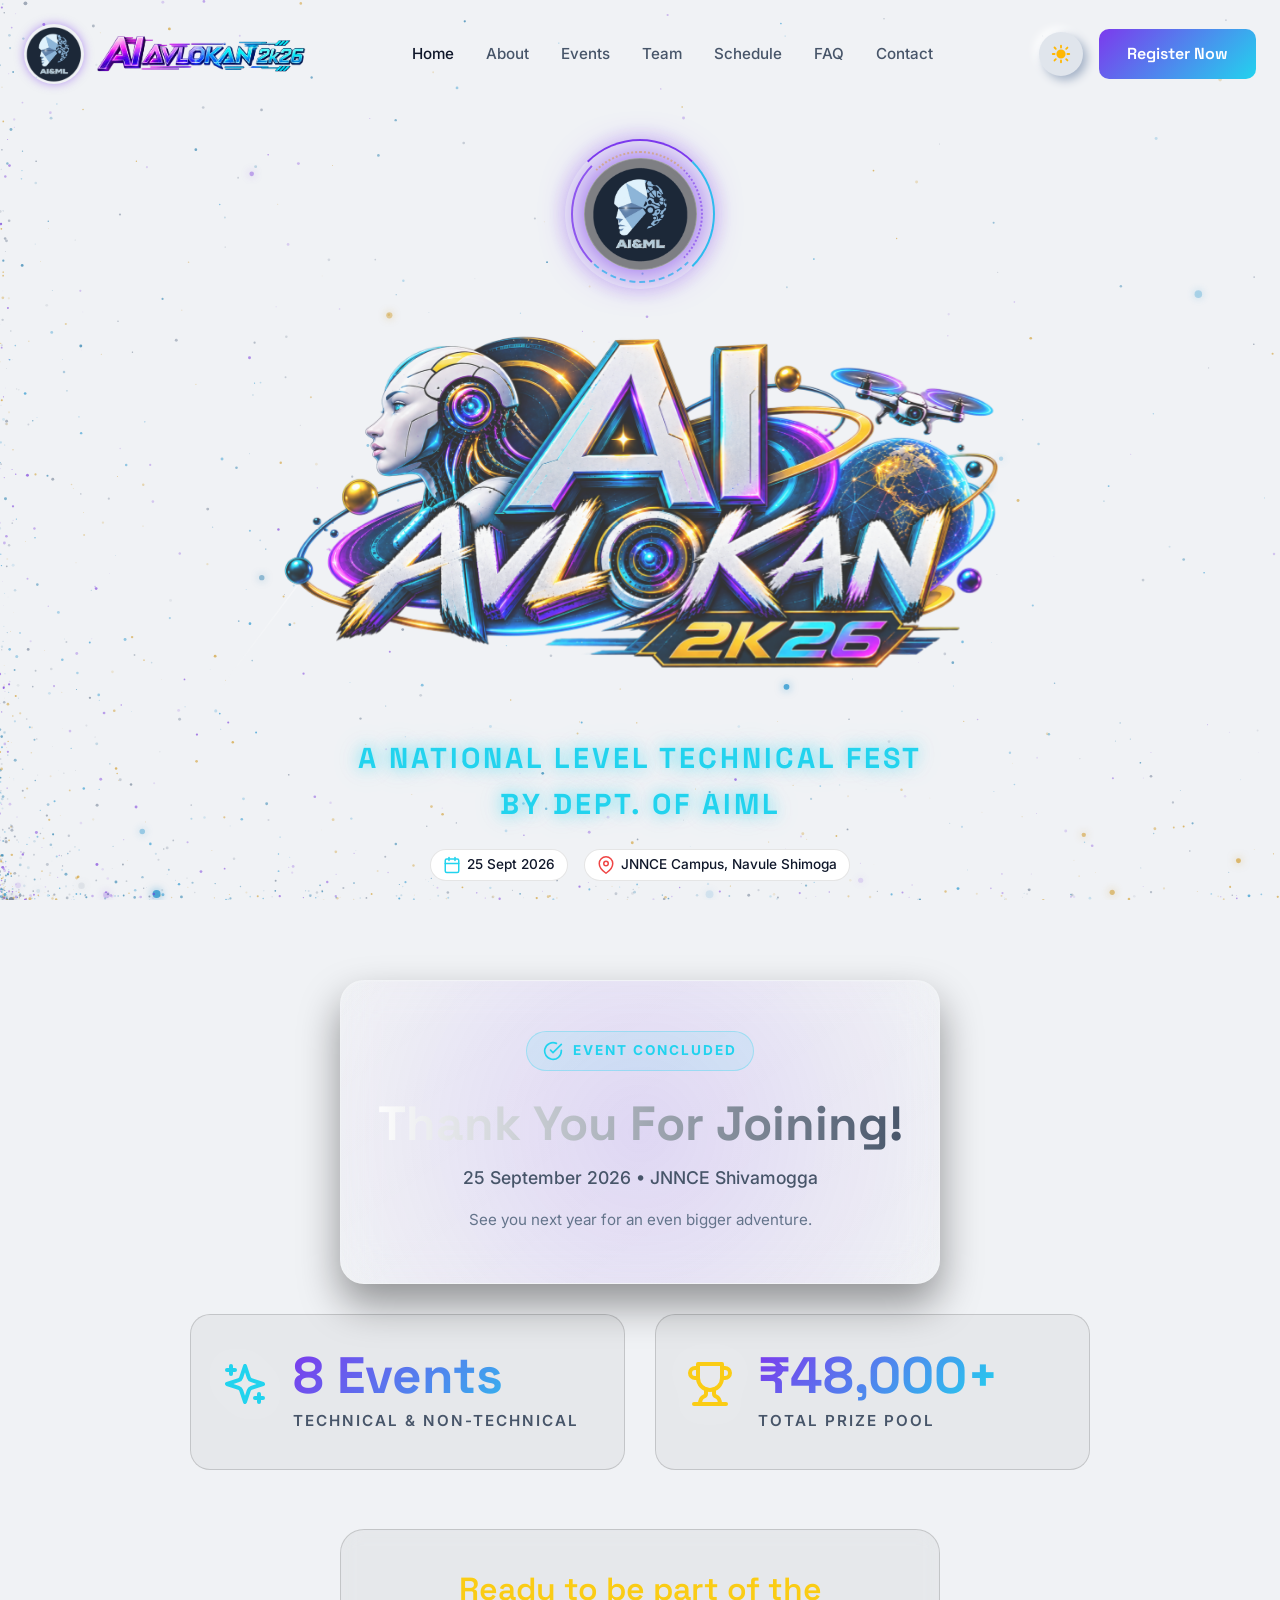
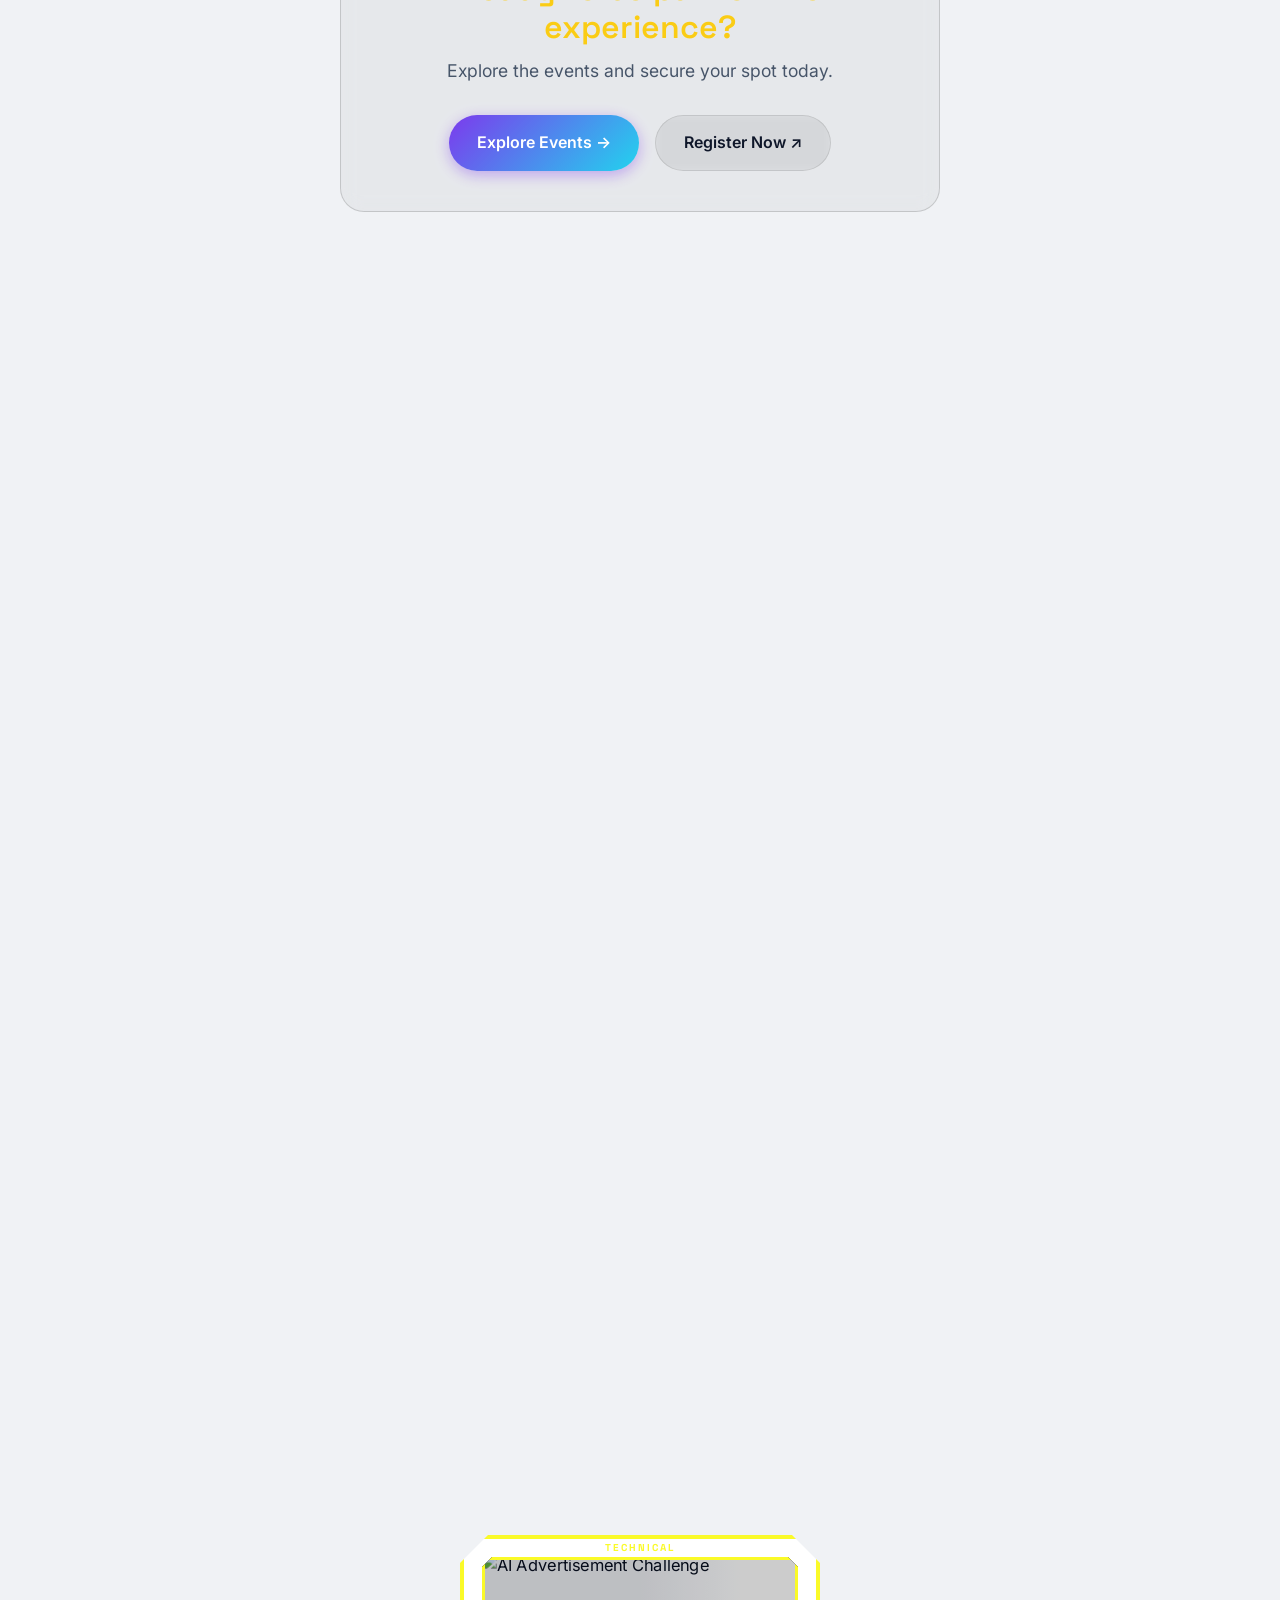
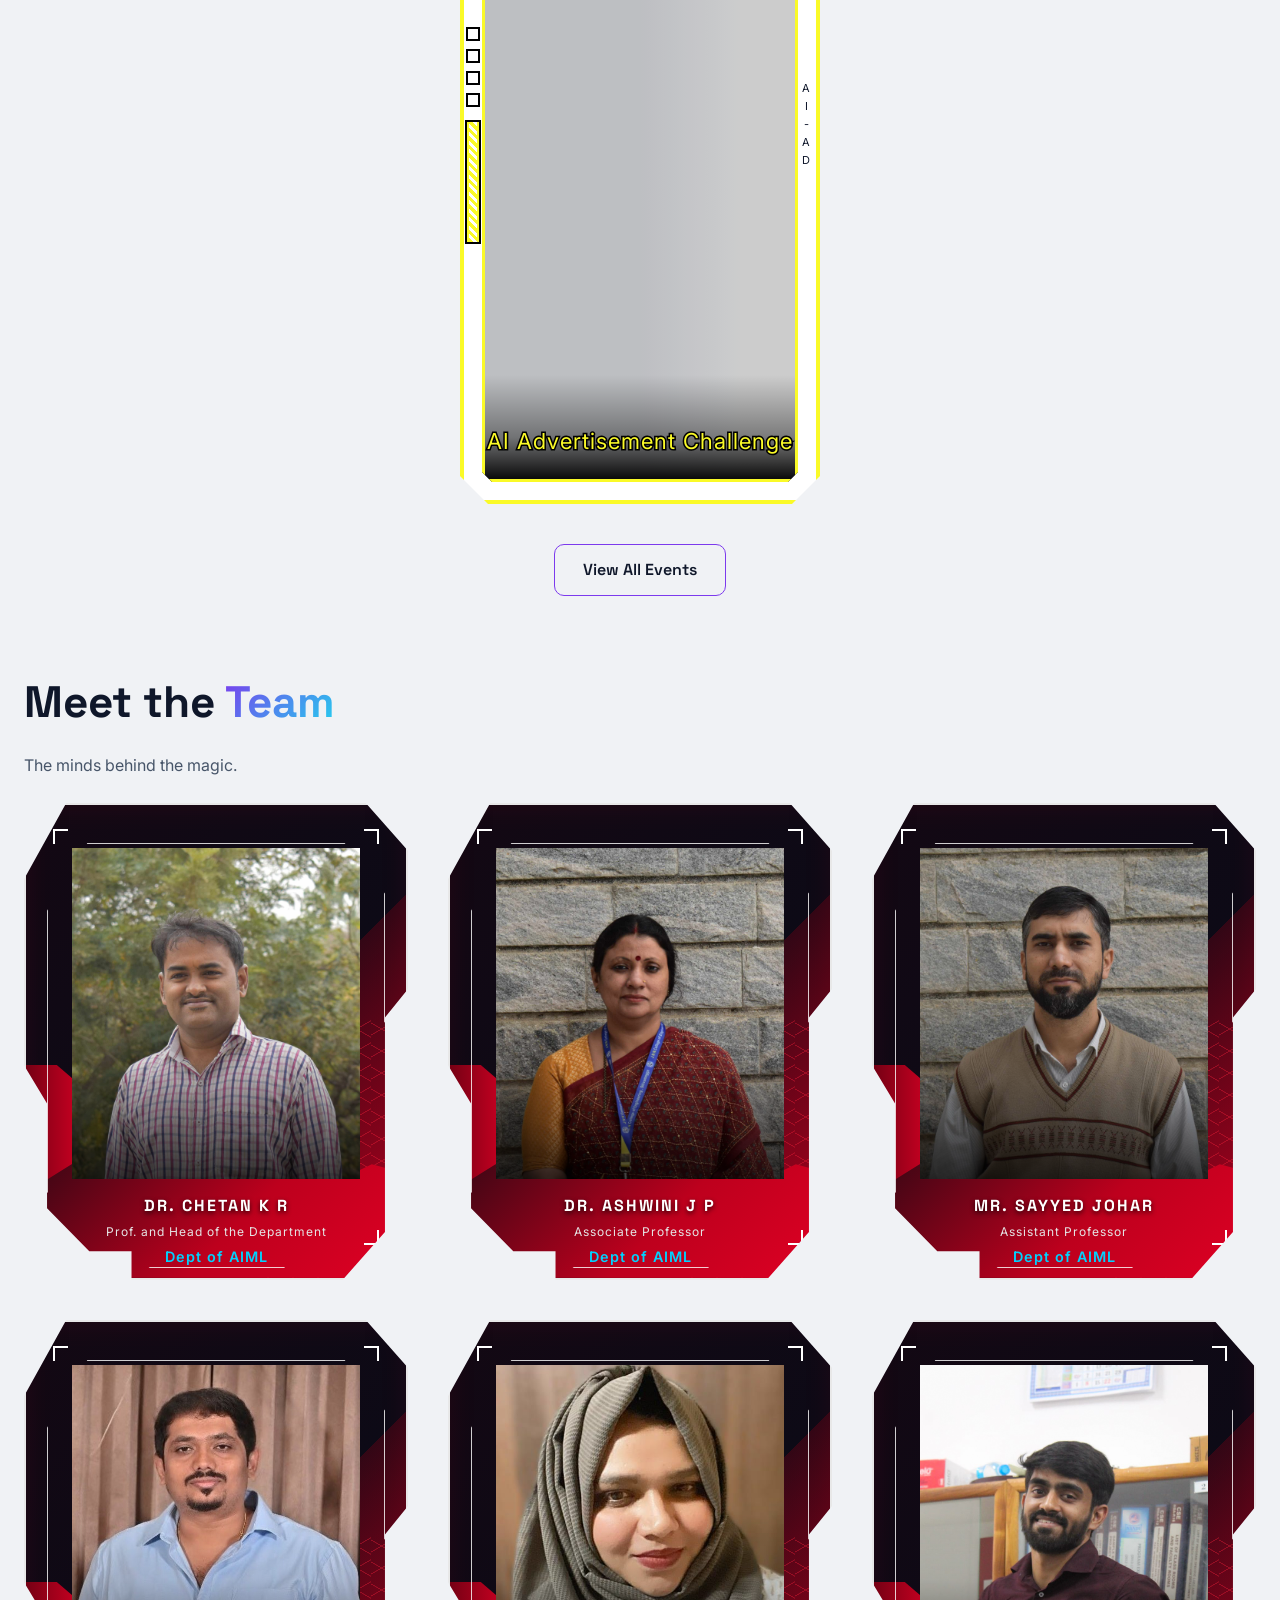
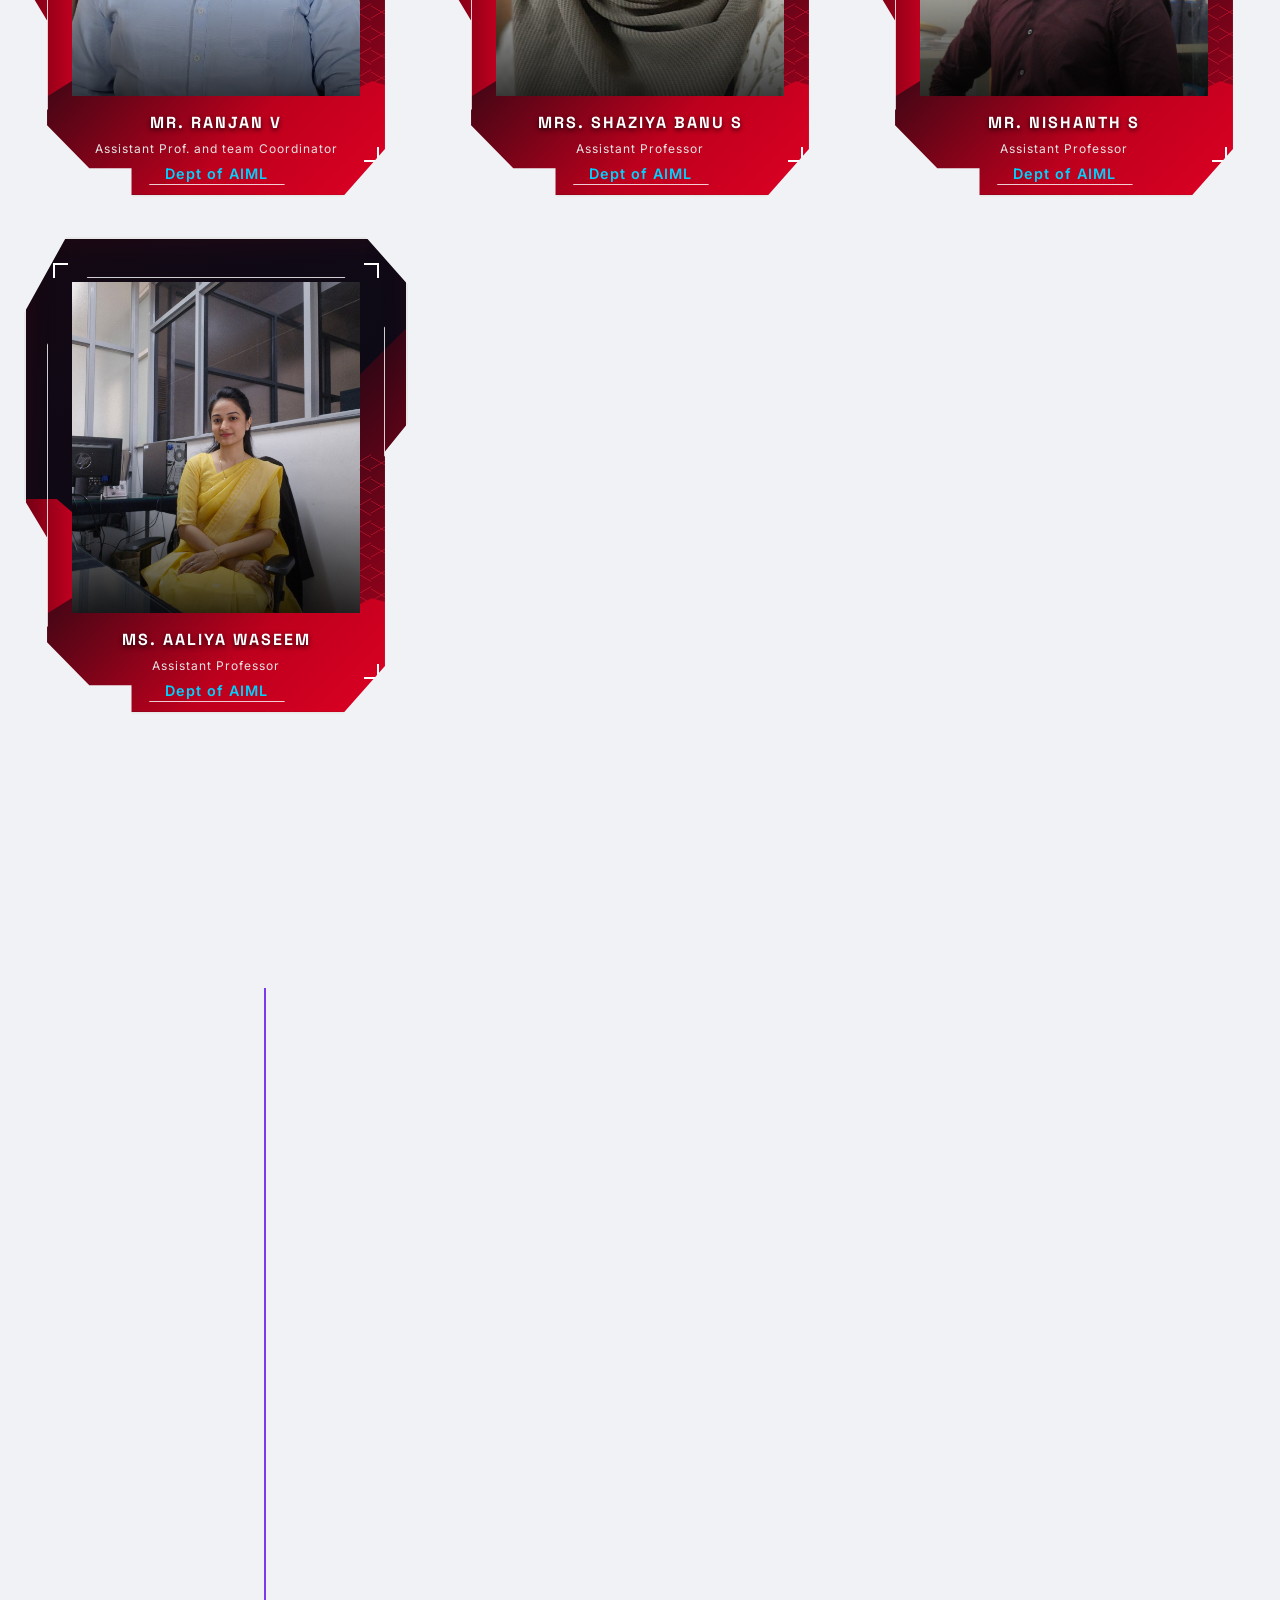
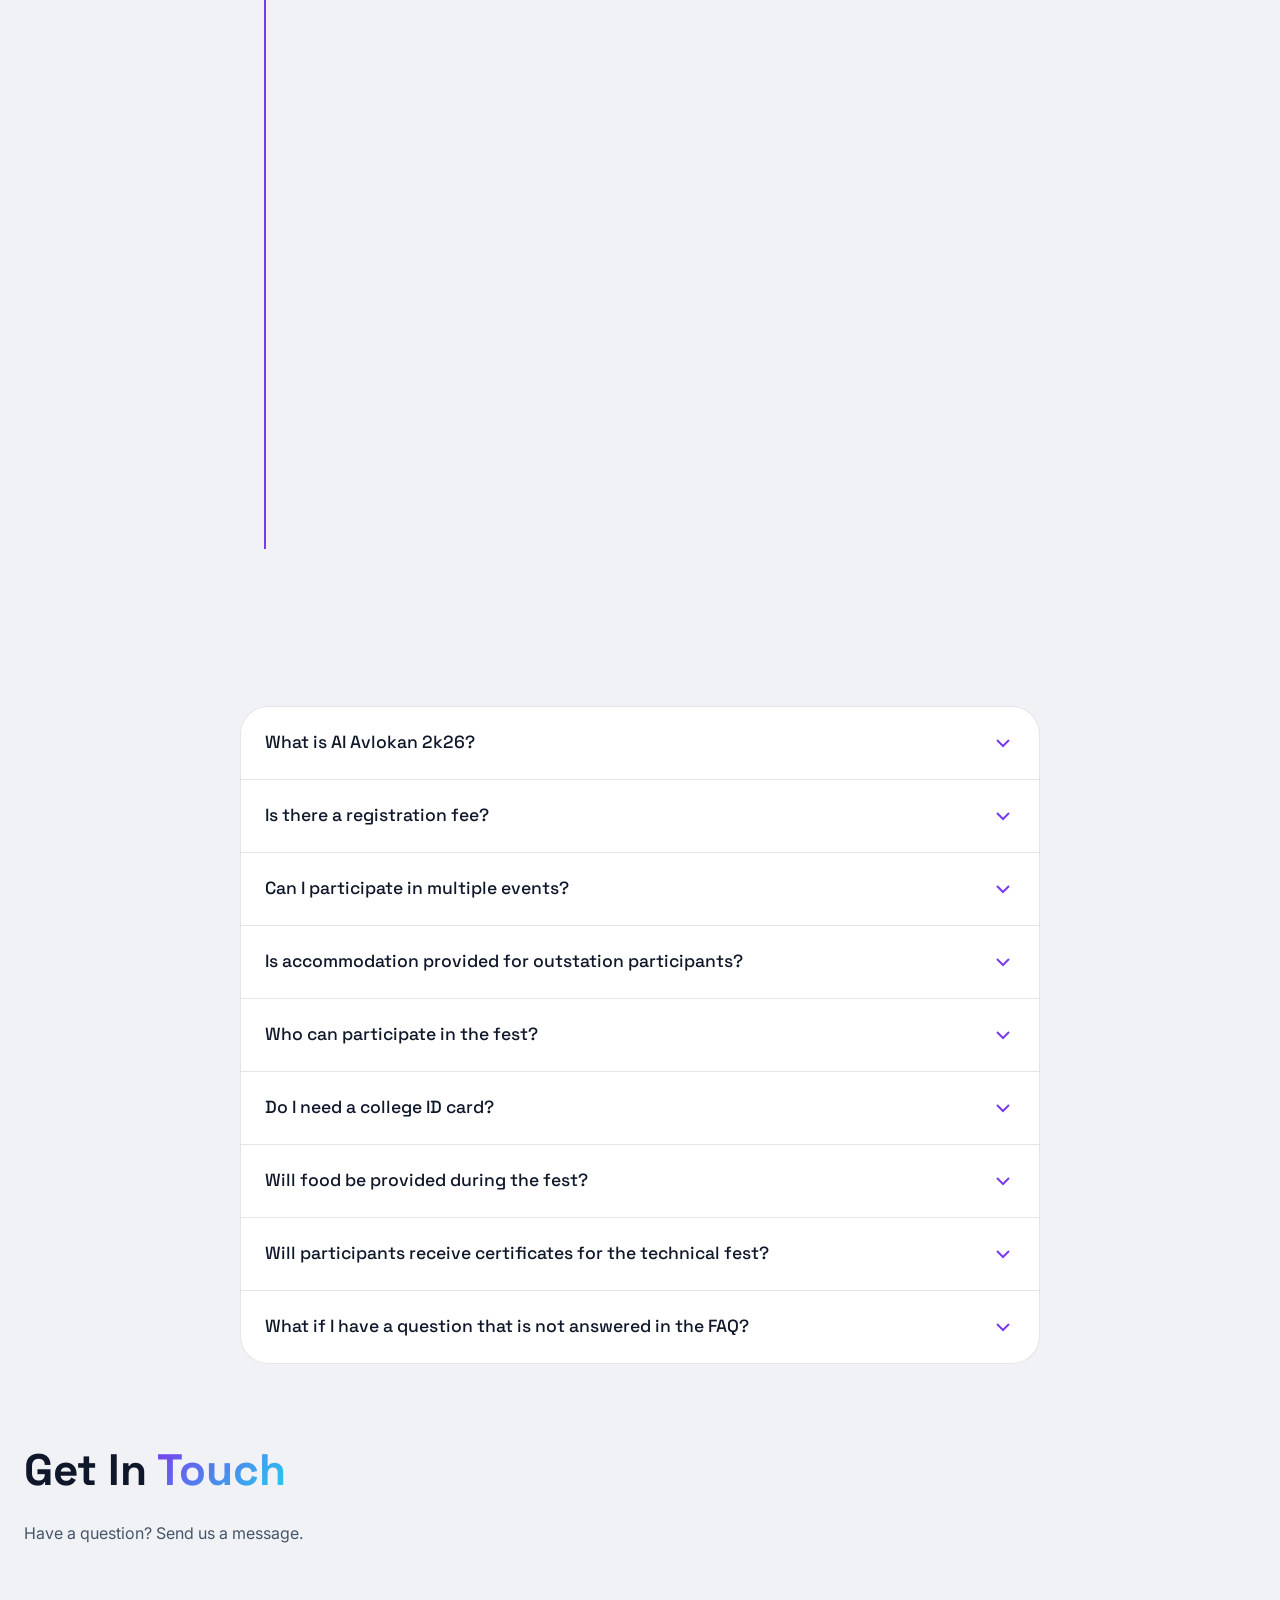
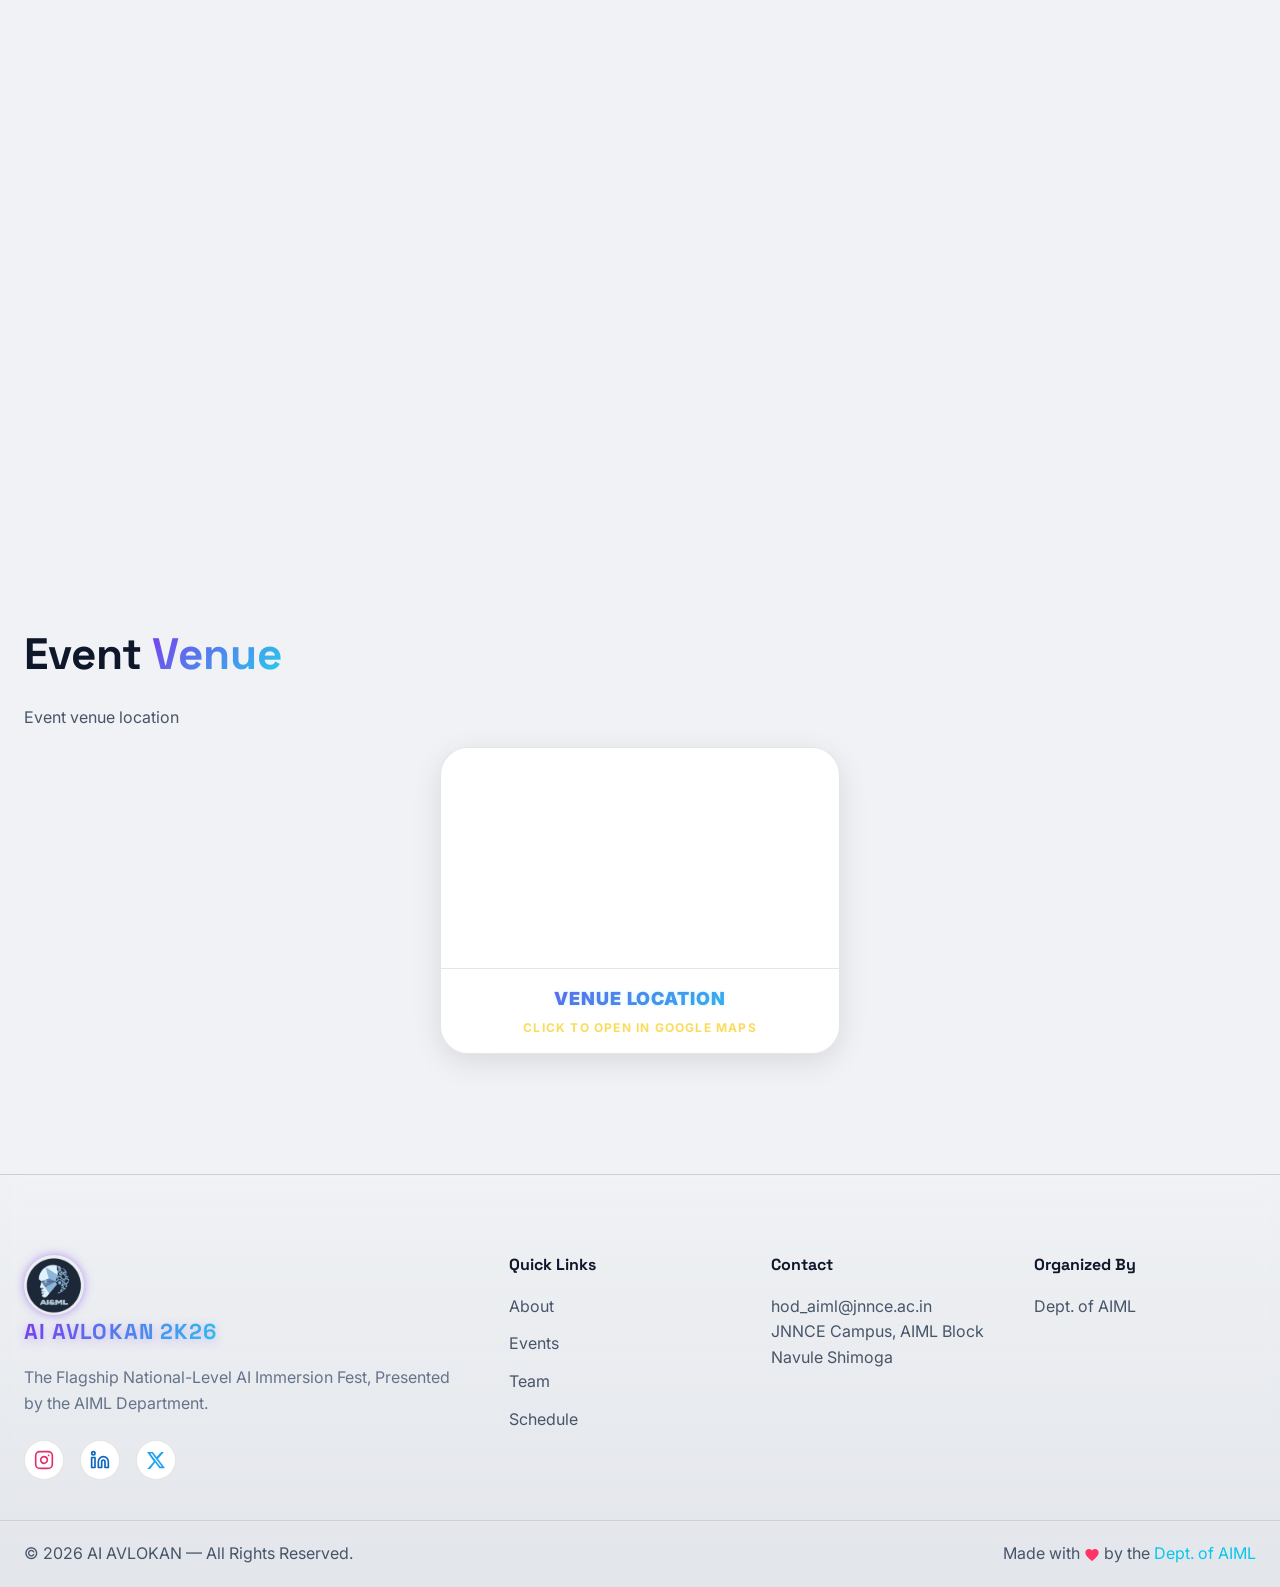
==== commit d86f3852: "Added PDF viewer to home page" ====
--- a/index.html
+++ b/index.html
@@ -460,7 +460,7 @@
           </div>
           <div class="faq-answer">
             <div class="faq-answer-inner">AI Avlokan 2k26 is a national-level technical festival that brings together
-              students from colleges and universities across the country to participate in technical competitions,
+              students from colleges and universities to participate in technical competitions,
               challenges, and other exciting events.</div>
           </div>
         </div>
@@ -707,6 +707,40 @@
     </div>
   </div>
 
+  <!-- PDF VIEWER OVERLAY -->
+  <div id="pdfViewer" class="pdf-overlay">
+    <div class="pdf-toolbar">
+      <div class="toolbar-left">
+        <button class="toolbar-btn" onclick="closePDF()" title="Close">✕</button>
+      </div>
+      <div class="toolbar-right">
+        <button class="toolbar-btn" onclick="zoomOut()" title="Zoom out">−</button>
+        <div id="zoomLevel" class="zoom-level">Fit</div>
+        <button class="toolbar-btn" onclick="zoomIn()" title="Zoom in">+</button>
+        <button class="toolbar-btn" onclick="fitToScreen()" title="Fit to screen">↔</button>
+        <a id="downloadBtn" class="toolbar-btn download-text-btn" title="Download PDF" download>
+          <svg width="16" height="16" viewBox="0 0 24 24" fill="none" stroke="currentColor" stroke-width="2.2" stroke-linecap="round" stroke-linejoin="round">
+            <path d="M21 15v4a2 2 0 0 1-2 2H5a2 2 0 0 1-2-2v-4"></path>
+            <polyline points="7 10 12 15 17 10"></polyline>
+            <line x1="12" y1="15" x2="12" y2="3"></line>
+          </svg>
+          <span>Download</span>
+        </a>
+      </div>
+    </div>
+    <div id="pdfContent" class="pdf-content">
+      <div id="pdfLoading" class="pdf-loading">
+        <div class="spinner"></div>
+        <div>Loading PDF...</div>
+      </div>
+      <div id="pdfError" class="pdf-error">
+        <h3>Unable to load PDF</h3>
+        <p>Please try again or download the file.</p>
+      </div>
+      <div id="pdfPages"></div>
+    </div>
+  </div>
+
   <!-- Back to Top Button -->
   <button id="backToTop" class="back-to-top" aria-label="Back to top">
     <svg viewBox="0 0 24 24" fill="none" stroke="currentColor" stroke-width="2" stroke-linecap="round"
@@ -716,6 +750,7 @@
   </button>
 
   <script src="js/background.js"></script>
+  <script type="module" src="js/pdf-viewer.js"></script>
   <script src="js/events.js"></script>
   <script src="js/team.js"></script>
   <script src="js/main.js"></script>
--- a/css/components.css
+++ b/css/components.css
@@ -1859,7 +1859,10 @@
 ----------------------------------- */
 .modal-overlay {
   position: fixed;
-  inset: 0;
+  top: 0;
+  left: 0;
+  right: 0;
+  bottom: 0;
   background: var(--modal-overlay-bg);
   backdrop-filter: blur(8px);
   -webkit-backdrop-filter: blur(8px);
@@ -1871,6 +1874,7 @@
   visibility: hidden;
   transition: 0.3s;
   padding: 20px;
+  overscroll-behavior: none;
 }
 
 .modal-overlay.active {
@@ -1881,13 +1885,14 @@
 .modal-content {
   width: 100%;
   max-width: 900px;
-  max-height: 90vh;
+  max-height: calc(100% - 40px);
   overflow-y: auto;
   position: relative;
   display: flex;
   flex-direction: column;
   transform: scale(0.95);
   transition: 0.3s;
+  overscroll-behavior: contain;
 }
 
 .modal-overlay.active .modal-content {
@@ -1996,6 +2001,7 @@
     width: 100%;
     max-width: 100%;
     height: 100dvh;
+    z-index: 99;
 
     background: var(--bg-primary);
 
@@ -2284,3 +2290,276 @@
     gap: 6px;
   }
 }
+
+/* =========================================
+    PDF OVERLAY (Dark/Light Mode Supported)
+========================================= */
+
+.pdf-overlay {
+  position: fixed;
+  top: 0;
+  left: 0;
+  right: 0;
+  bottom: 0;
+  background: var(--bg-primary);
+  z-index: 99999;
+  display: none;
+  flex-direction: column;
+  overflow: hidden;
+  backdrop-filter: blur(10px);
+  -webkit-backdrop-filter: blur(10px);
+  overscroll-behavior: none;
+}
+
+.pdf-overlay.active {
+  display: flex;
+}
+
+/* =========================================
+    TOOLBAR
+========================================= */
+
+.pdf-toolbar {
+  width: 100%;
+  height: 60px;
+  min-height: 60px;
+  background: var(--bg-secondary);
+  border-bottom: 1px solid var(--border-subtle);
+  color: var(--text-primary);
+  display: flex;
+  align-items: center;
+  justify-content: space-between;
+  padding: 0 16px;
+  gap: 10px;
+  z-index: 100;
+}
+
+.toolbar-left,
+.toolbar-right {
+  display: flex;
+  align-items: center;
+  gap: 8px;
+}
+
+.toolbar-left {
+  flex: 1;
+}
+
+.toolbar-right {
+  justify-content: flex-end;
+}
+
+/* =========================================
+    PDF TITLE
+========================================= */
+
+.pdf-title {
+  font-size: 15px;
+  font-weight: 500;
+  max-width: 300px;
+  overflow: hidden;
+  white-space: nowrap;
+  text-overflow: ellipsis;
+  color: var(--text-primary);
+}
+
+/* =========================================
+    BUTTONS
+========================================= */
+
+.toolbar-btn {
+  width: 40px;
+  height: 40px;
+  border: 1px solid transparent;
+  background: transparent;
+  color: var(--text-primary);
+  border-radius: 8px;
+  display: flex;
+  align-items: center;
+  justify-content: center;
+  font-size: 18px;
+  cursor: pointer;
+  text-decoration: none;
+  transition: all 0.2s ease;
+}
+
+.toolbar-btn:hover {
+  background: var(--cyber-bg);
+  border-color: var(--cyber-border);
+  color: var(--accent-primary);
+}
+
+.toolbar-btn:active {
+  transform: scale(0.95);
+}
+
+/* =========================================
+    ZOOM TEXT
+========================================= */
+
+.zoom-level {
+  min-width: 60px;
+  text-align: center;
+  font-size: 14px;
+  font-weight: 500;
+  color: var(--text-primary);
+}
+
+/* =========================================
+    PDF SCROLL AREA
+========================================= */
+
+.pdf-content {
+  flex: 1;
+  width: 100%;
+  overflow-y: auto;
+  overflow-x: hidden;
+  background: var(--bg-primary);
+  padding: 30px 15px 50px;
+  -webkit-overflow-scrolling: touch;
+  overscroll-behavior: contain;
+  scroll-behavior: smooth;
+}
+
+/* =========================================
+    PDF PAGES CONTAINER
+========================================= */
+
+#pdfPages {
+  width: 100%;
+  display: flex;
+  flex-direction: column;
+  align-items: center;
+  gap: 24px;
+}
+
+/* =========================================
+    EACH PDF PAGE
+========================================= */
+
+.pdf-page {
+  display: block;
+  background: white;
+  box-shadow: 0 4px 20px rgba(0, 0, 0, 0.4);
+  max-width: 100%;
+  height: auto;
+  border-radius: 4px;
+}
+
+[data-theme="light"] .pdf-page {
+  box-shadow: 0 4px 20px rgba(0, 0, 0, 0.1);
+}
+
+/* =========================================
+    LOADING
+========================================= */
+
+.pdf-loading {
+  position: absolute;
+  inset: 60px 0 0 0;
+  display: flex;
+  align-items: center;
+  justify-content: center;
+  flex-direction: column;
+  color: var(--text-primary);
+  background: var(--bg-primary);
+  z-index: 50;
+}
+
+/* =========================================
+    ERROR
+========================================= */
+
+.pdf-error {
+  position: absolute;
+  inset: 60px 0 0 0;
+  display: none;
+  align-items: center;
+  justify-content: center;
+  flex-direction: column;
+  color: var(--live-red);
+  text-align: center;
+  padding: 30px;
+  background: var(--bg-primary);
+  z-index: 60;
+}
+
+.pdf-error.active {
+  display: flex;
+}
+
+/* =========================================
+    MOBILE
+========================================= */
+
+@media (max-width: 767px) {
+  .pdf-toolbar {
+    height: 54px;
+    min-height: 54px;
+    padding: 0 8px;
+    gap: 4px;
+  }
+
+  .toolbar-btn {
+    width: 36px;
+    height: 36px;
+    font-size: 16px;
+  }
+
+  .pdf-title {
+    max-width: 120px;
+    font-size: 13px;
+  }
+
+  .zoom-level {
+    min-width: 46px;
+    font-size: 12px;
+  }
+
+  .pdf-content {
+    padding: 15px 0 30px;
+  }
+
+  #pdfPages {
+    gap: 12px;
+  }
+}
+
+@media (max-width: 400px) {
+  .pdf-title {
+    display: none;
+  }
+
+  .toolbar-left {
+    flex: 0;
+  }
+
+  .toolbar-right {
+    flex: 1;
+    justify-content: flex-end;
+  }
+}
+
+.download-text-btn {
+  width: auto !important;
+  padding: 0 12px !important;
+  gap: 8px;
+  font-size: 14px;
+}
+
+/* =========================================
+   Event Modal Mobile Organizers fix
+========================================= */
+.org-semester {
+  display: inline-block;
+  margin-left: 4px;
+}
+@media (max-width: 500px) {
+  .org-semester {
+    display: block;
+    margin-left: 0;
+    font-size: 0.85em;
+    color: var(--text-muted, #888);
+    margin-top: 2px;
+  }
+}
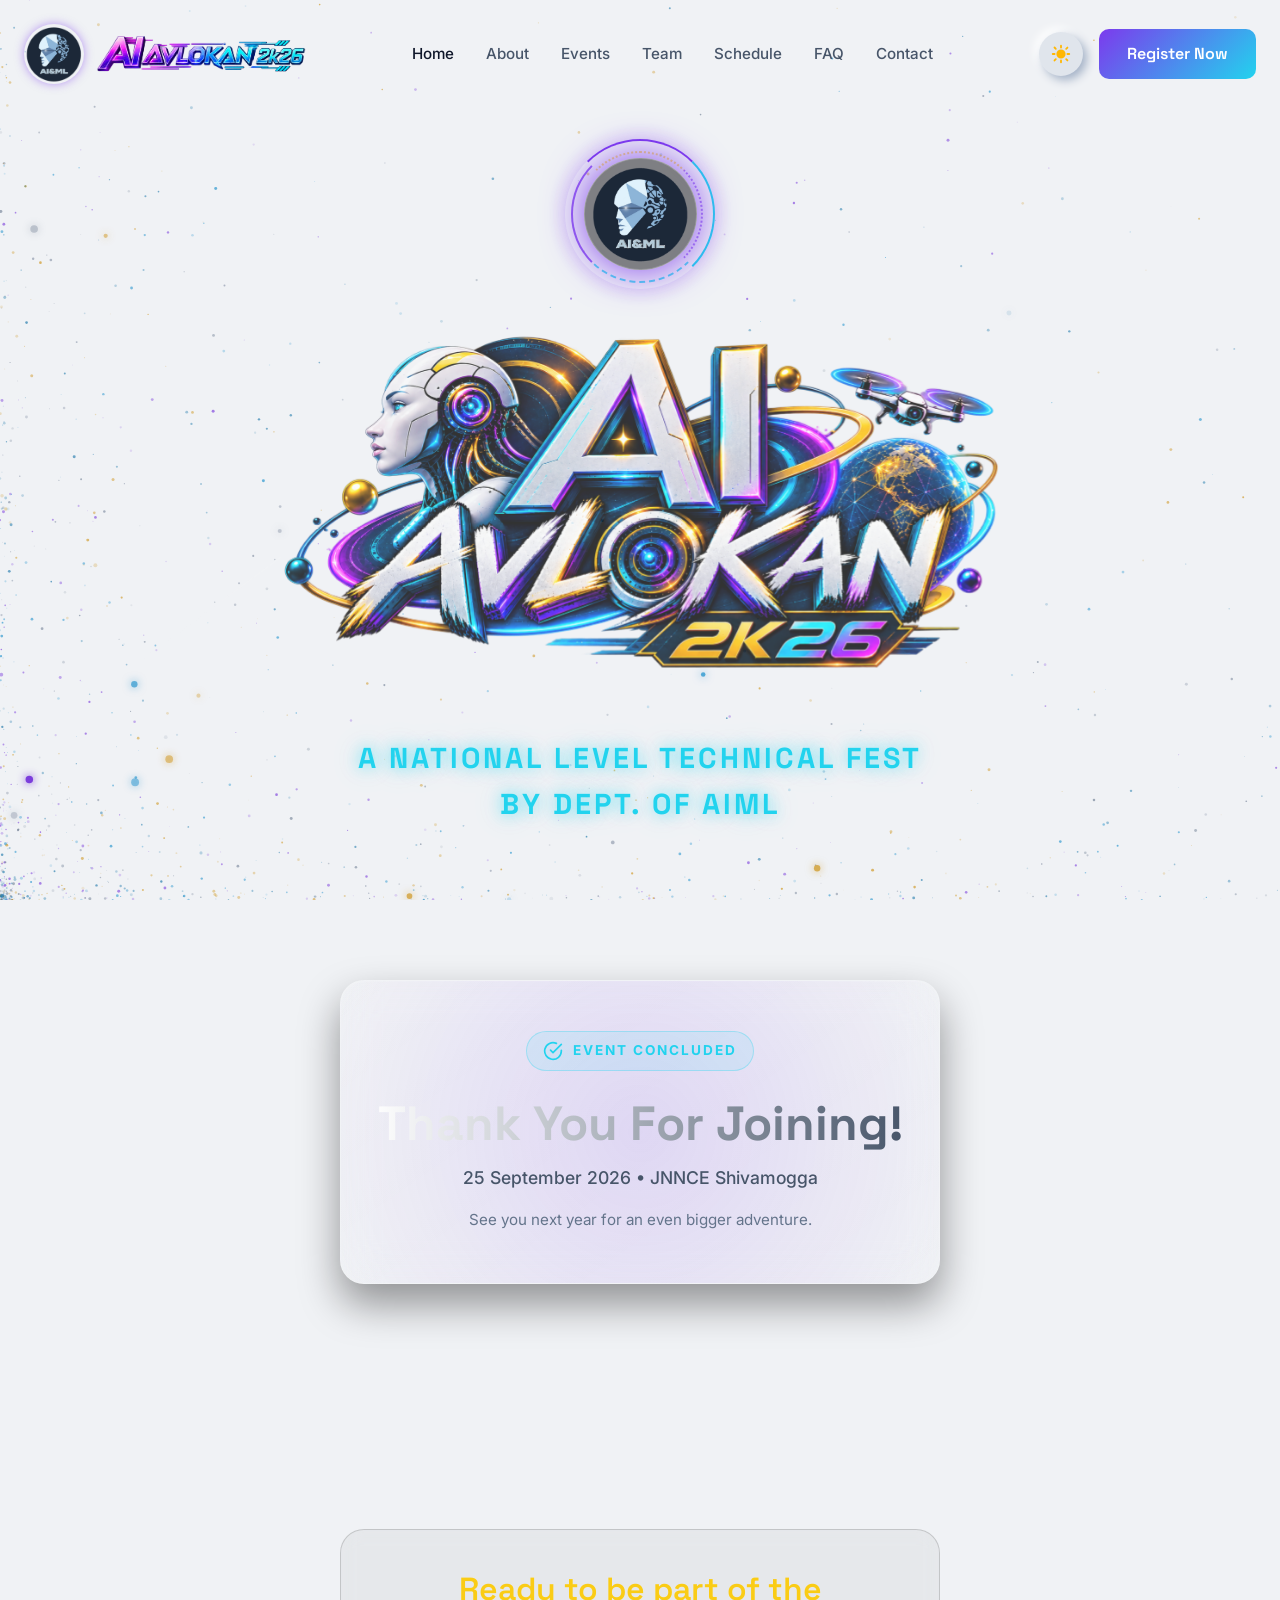
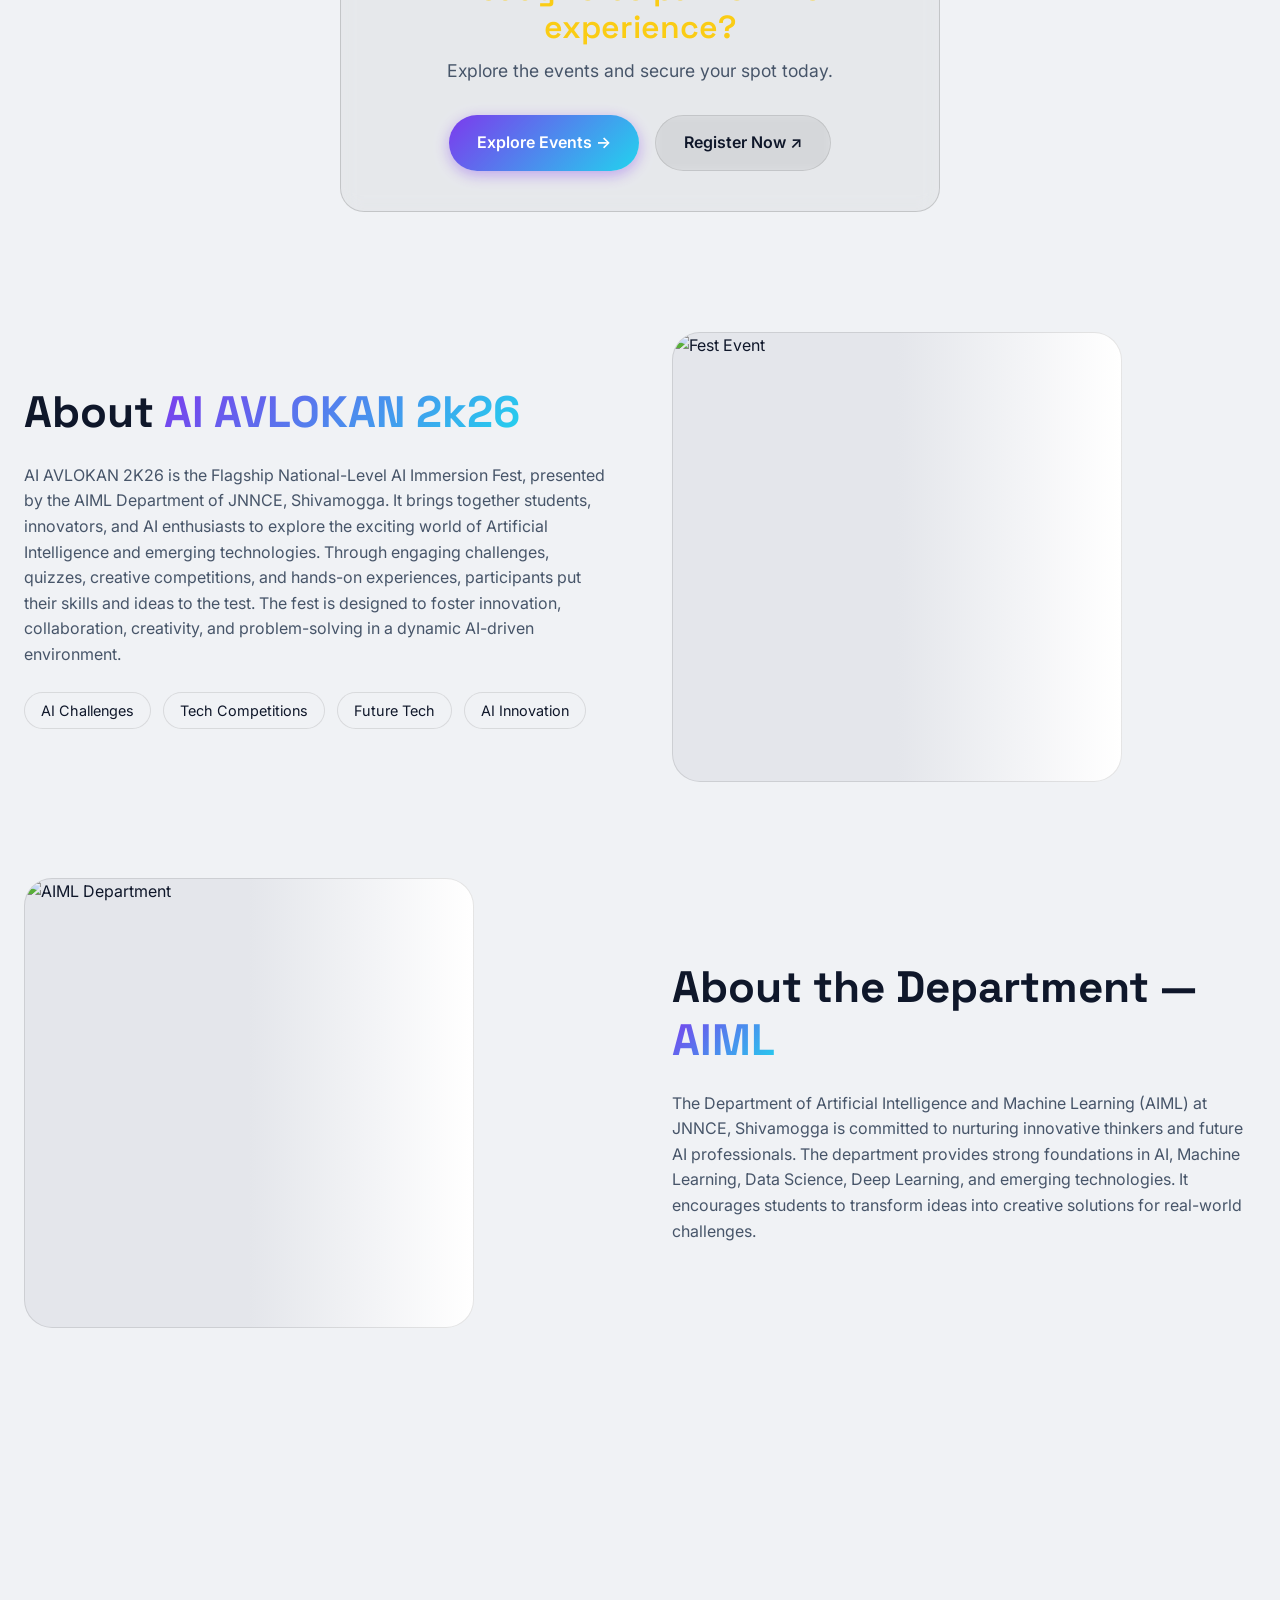
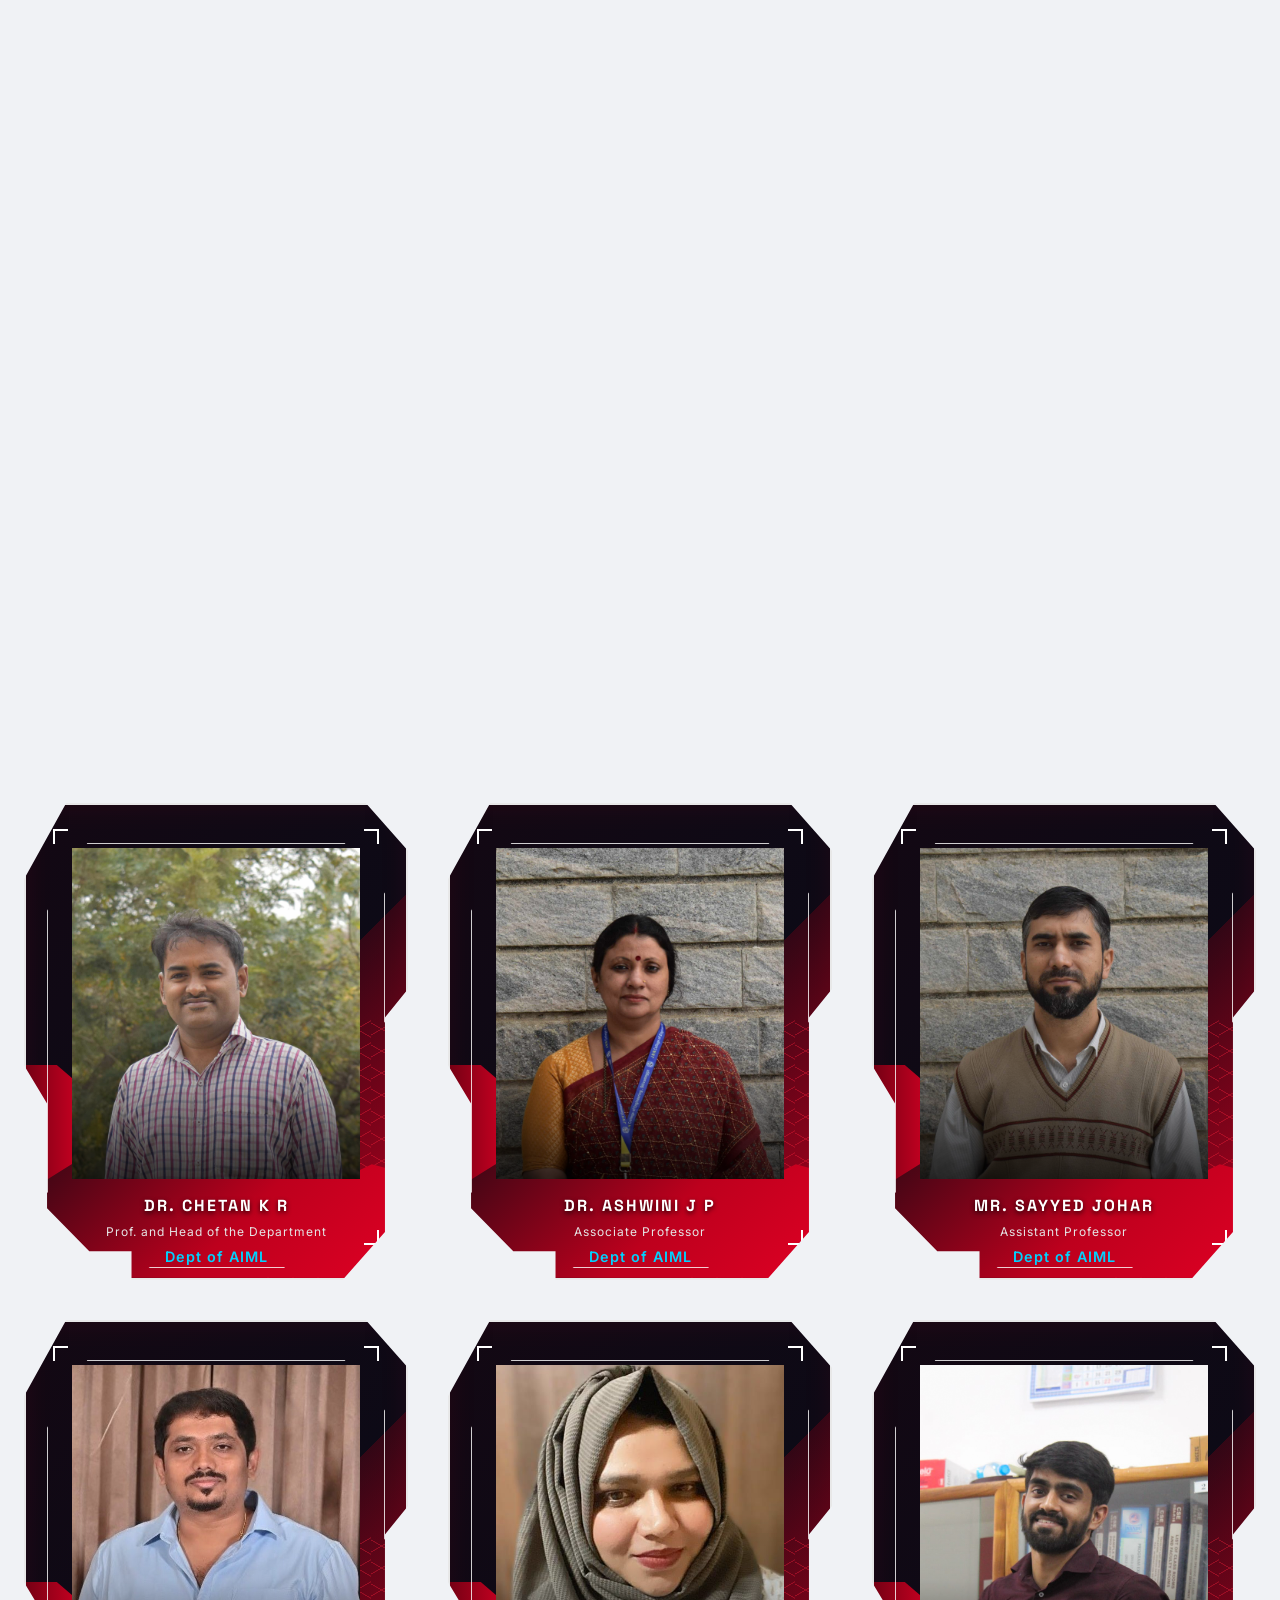
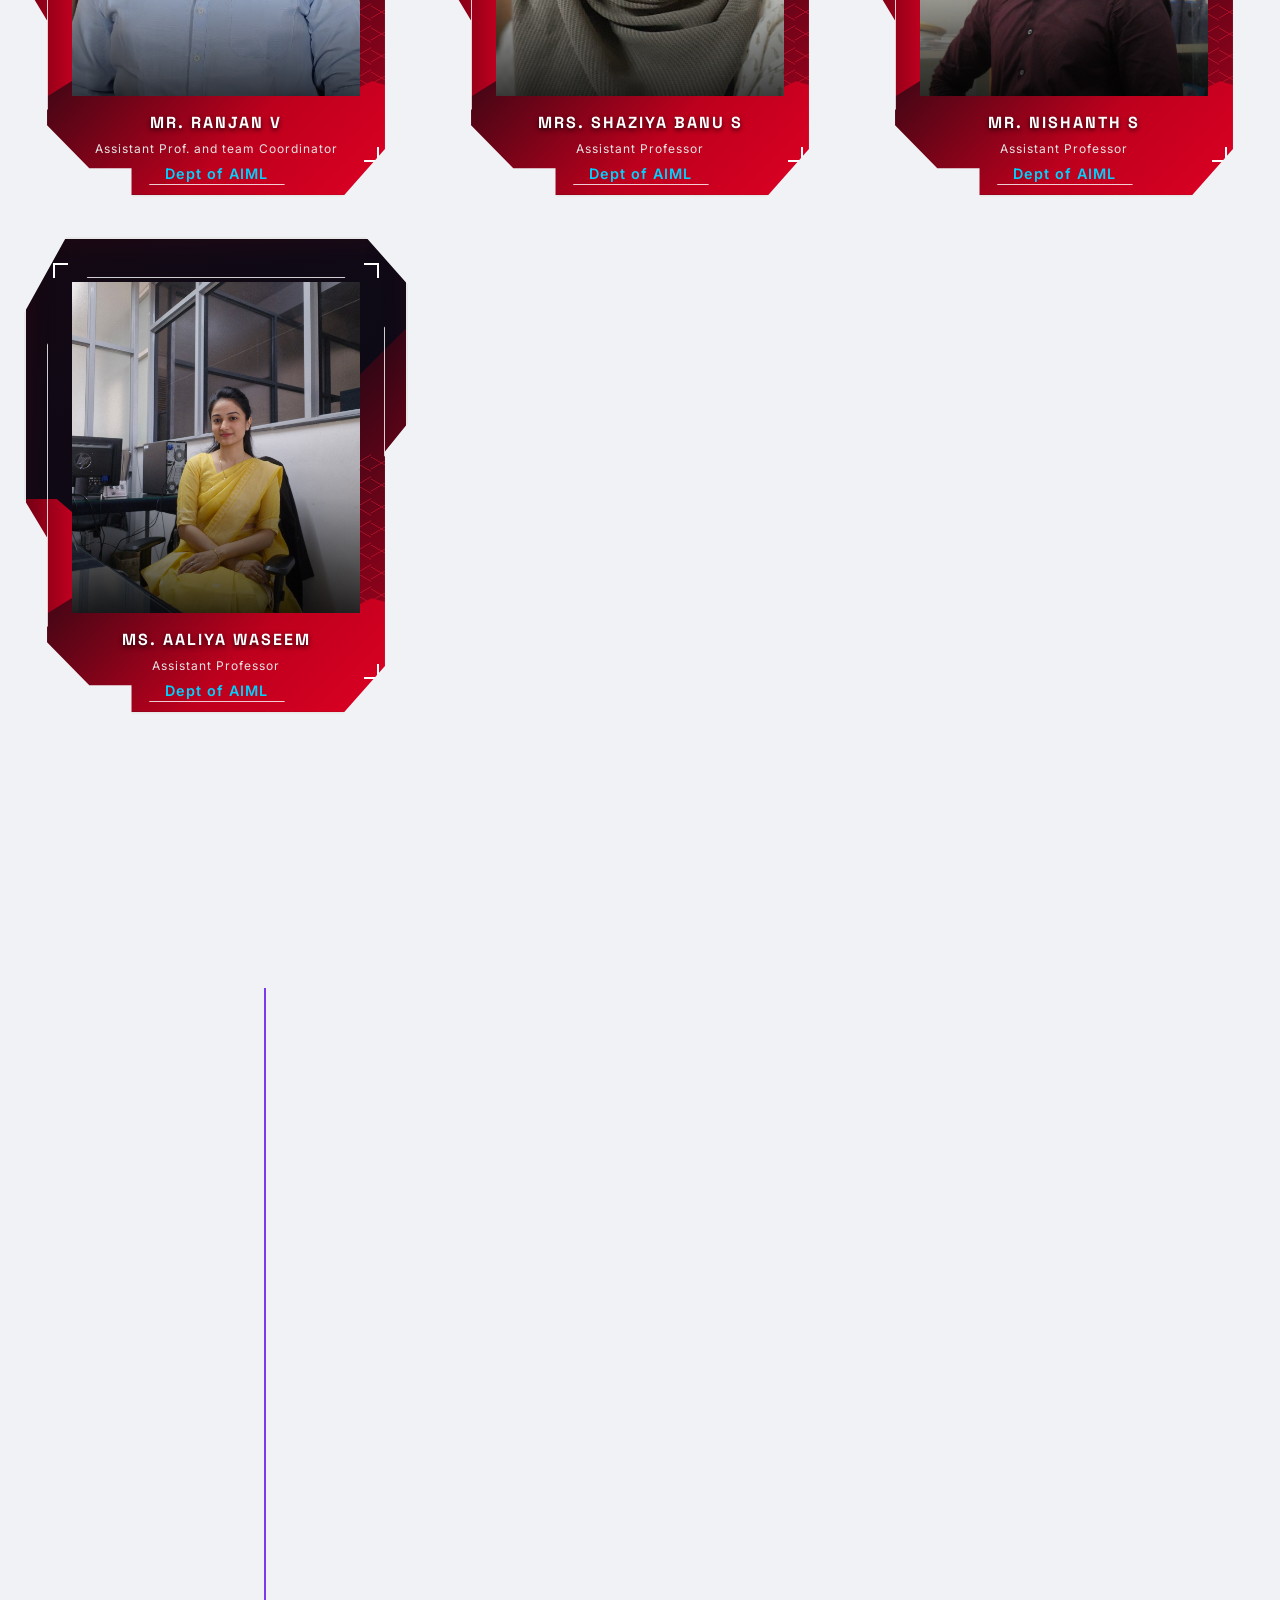
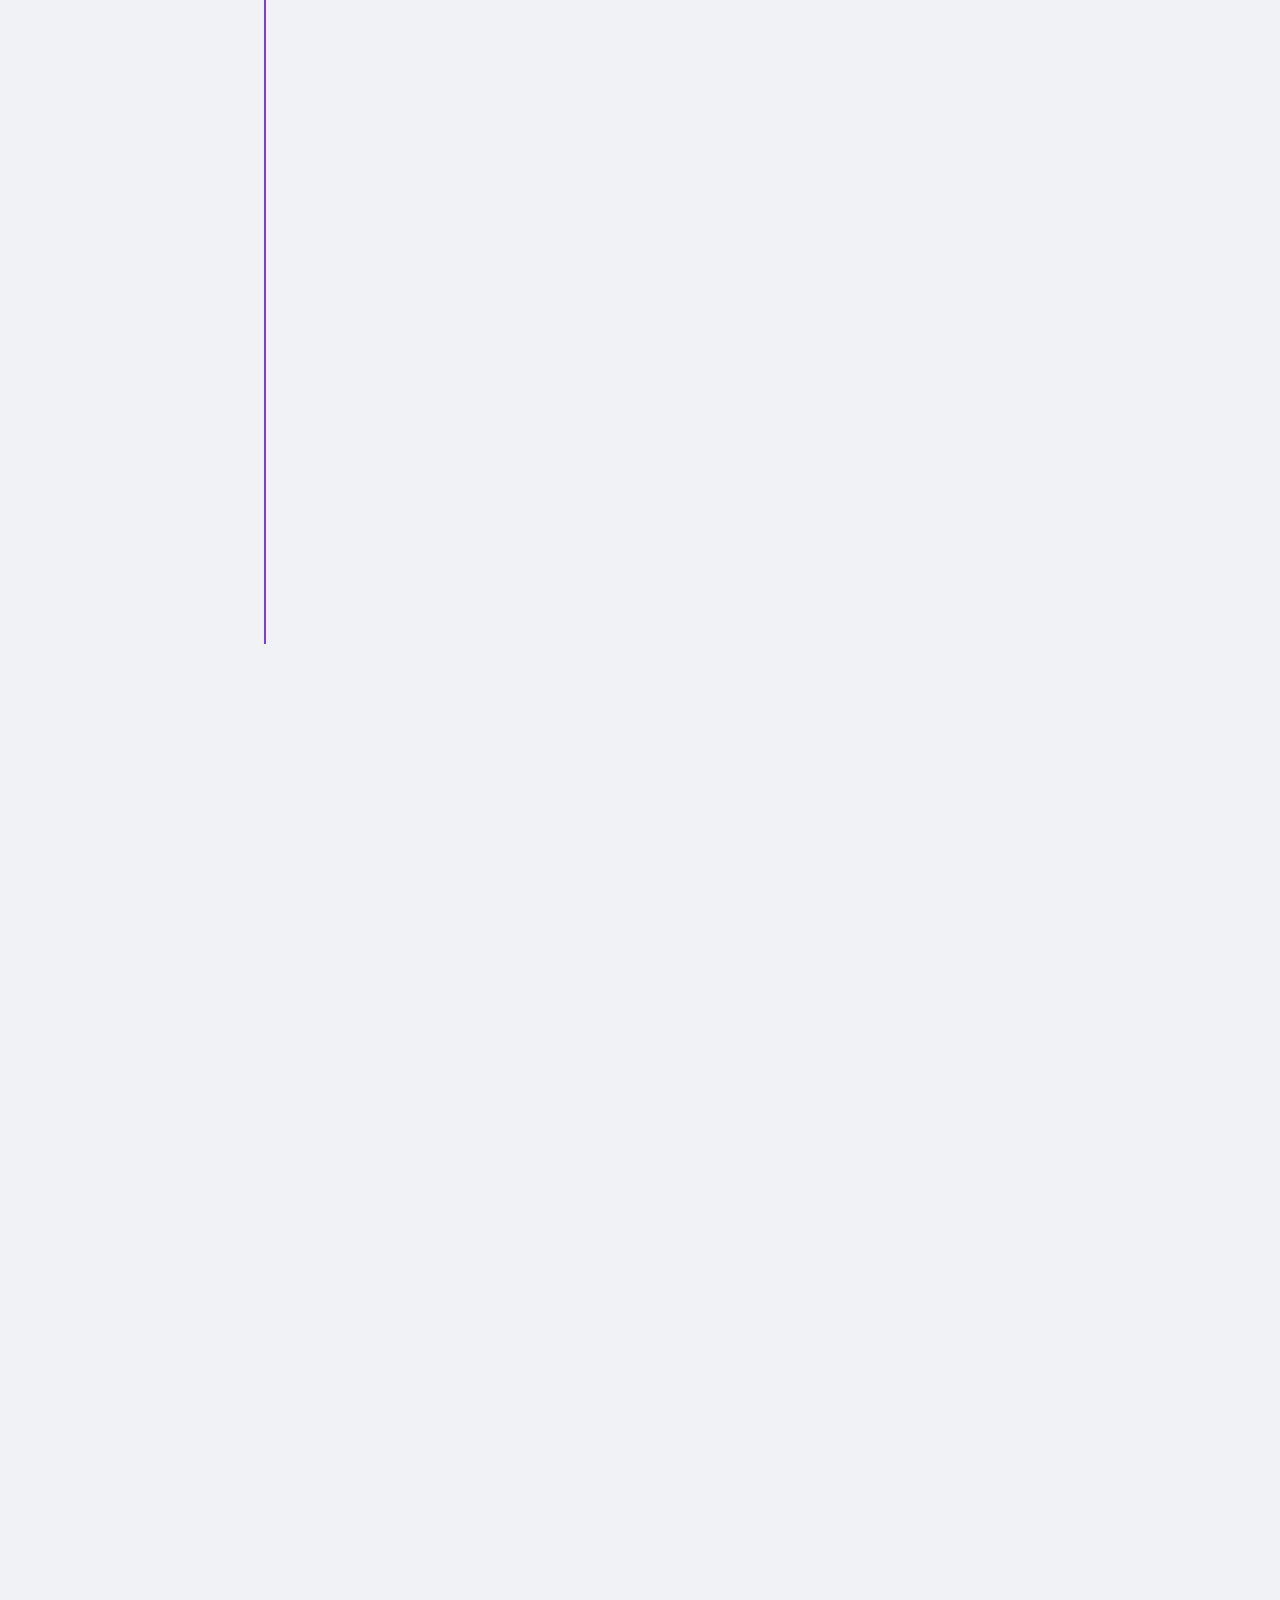
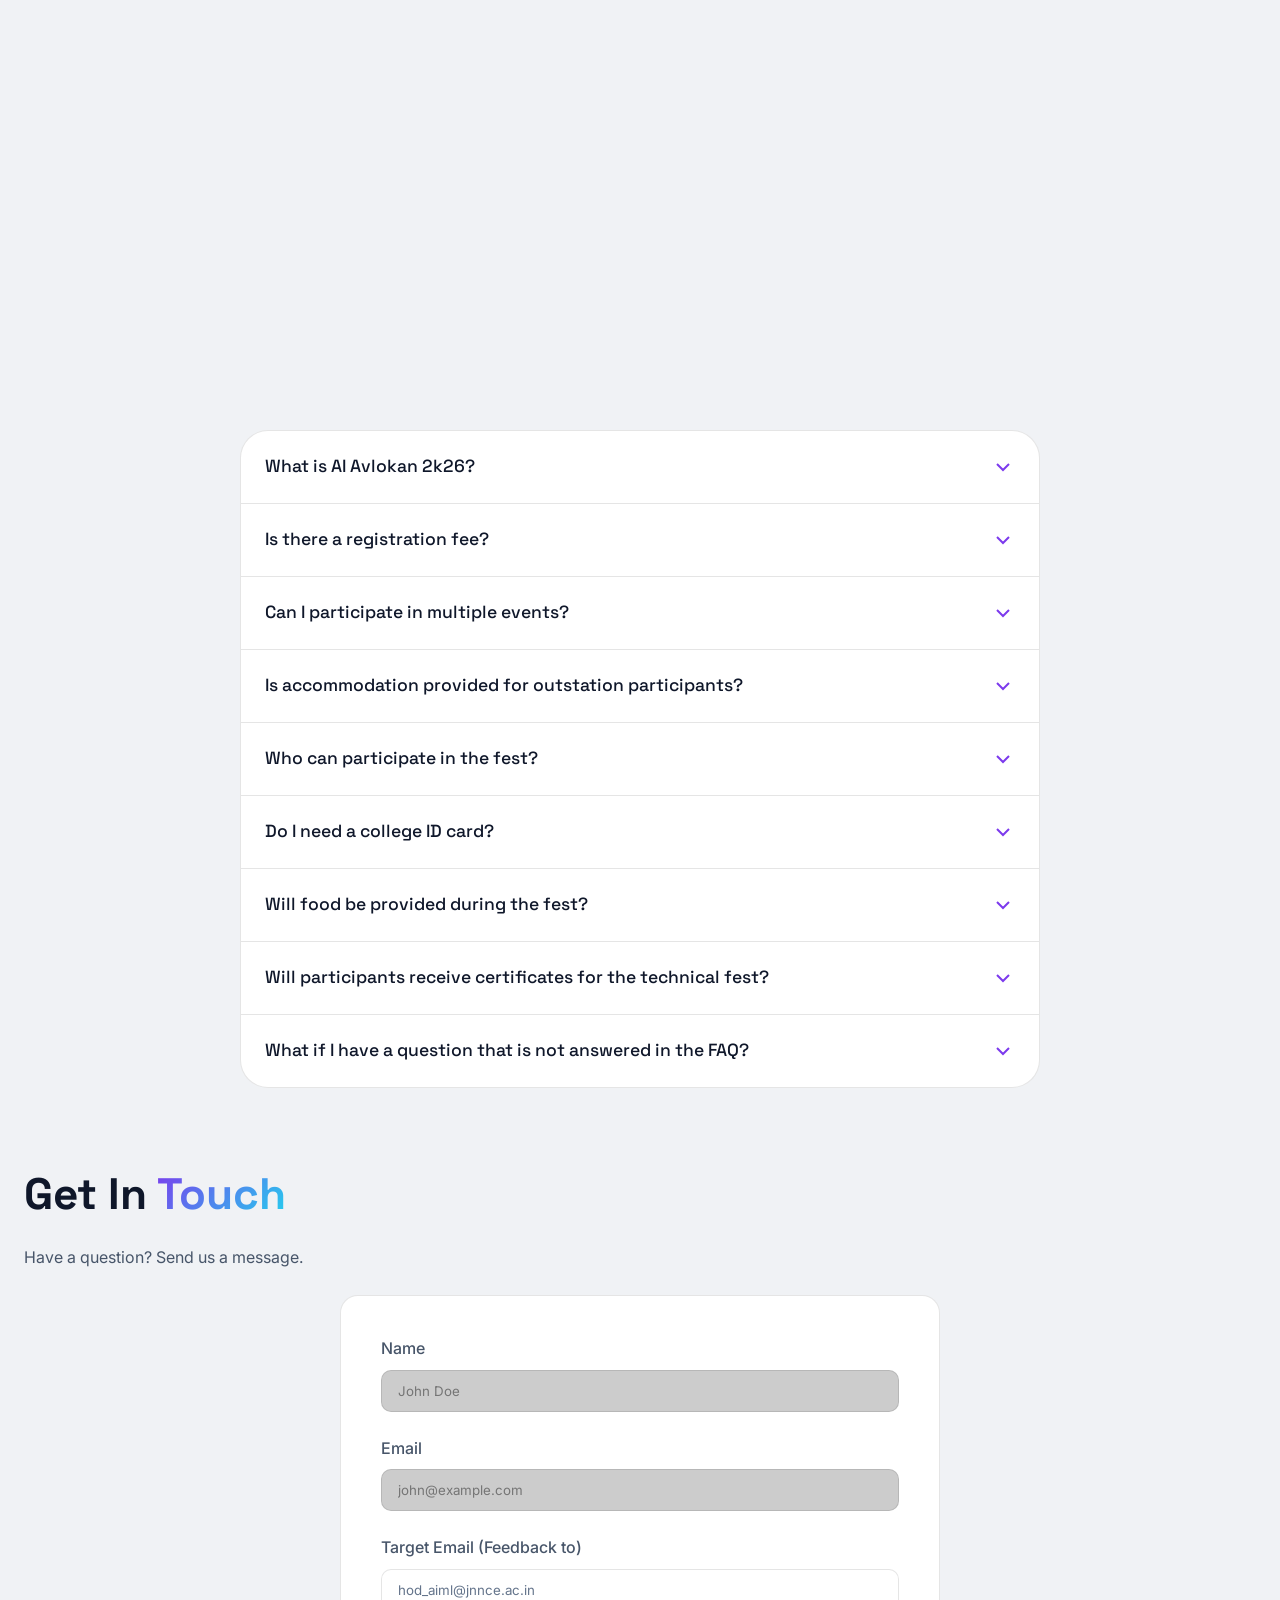
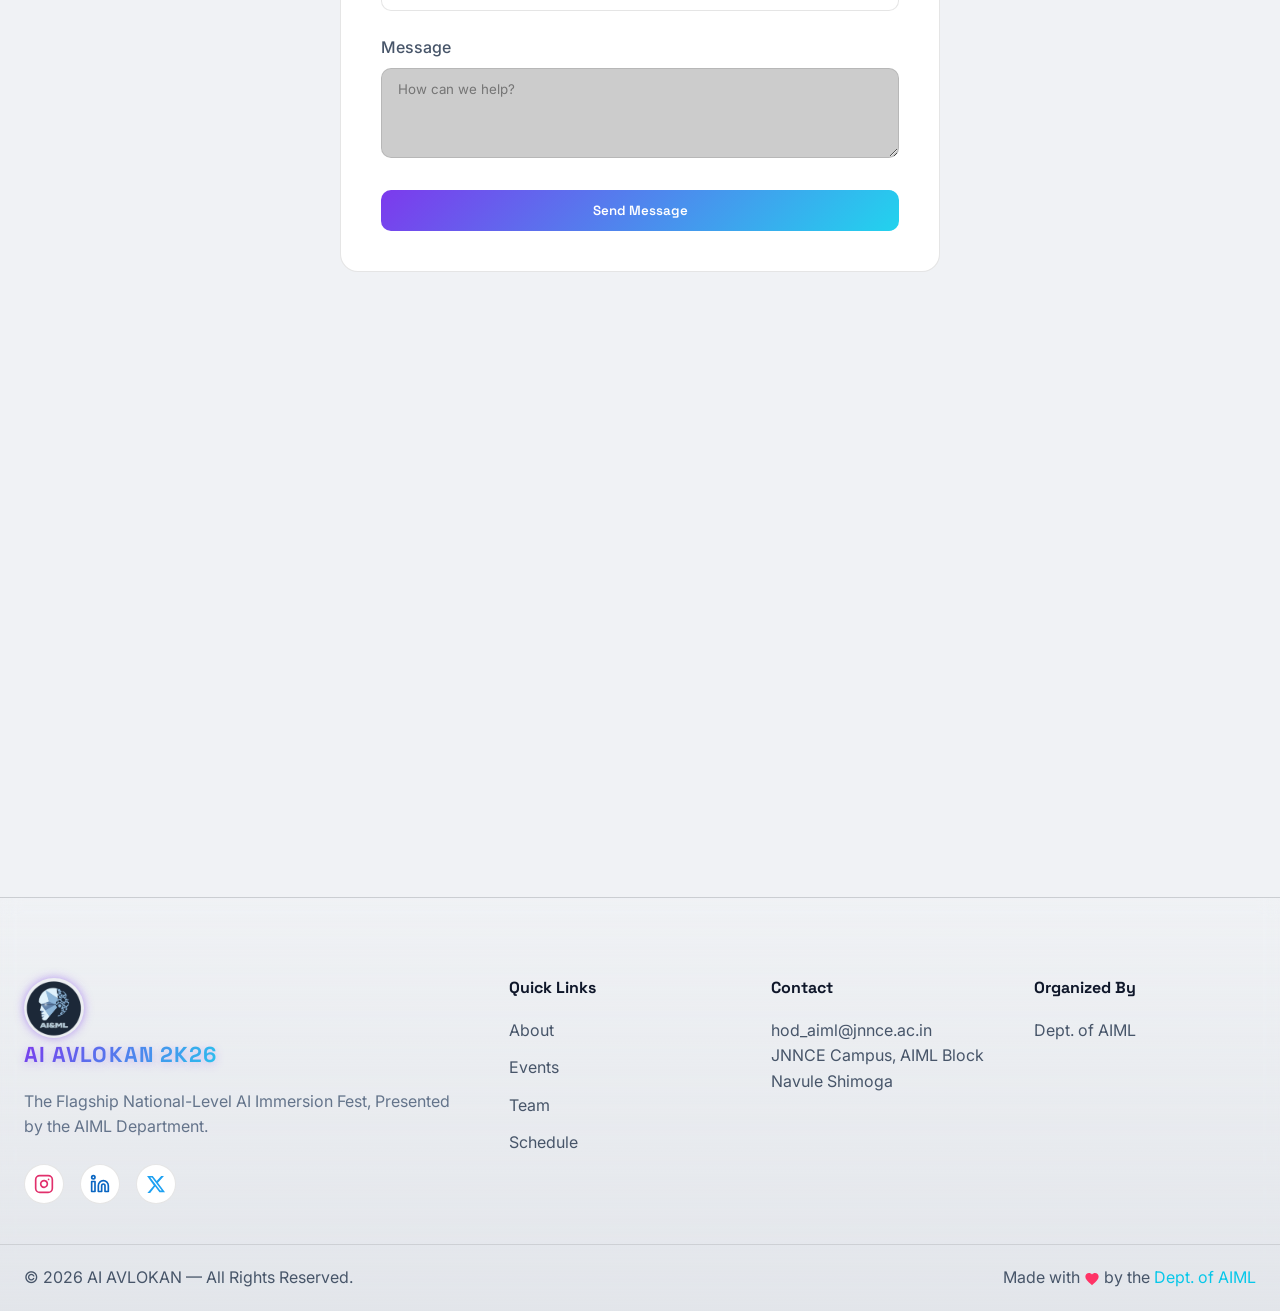
==== commit 80cc7c4d: "slot and fee section added and register btn removed from event card" ====
--- a/index.html
+++ b/index.html
@@ -170,13 +170,13 @@
       <p class="hero__tagline" style="margin: 0 15px;">A National Level Technical Fest by Dept. of AIML</p>
 
       <div class="hero__meta reveal reveal-delay-2">
-        <span class="badge"><svg width="18" height="18" viewBox="0 0 24 24" fill="none" stroke="var(--accent-secondary)"
+        <span class="badge"><svg width="18" height="18" viewBox="0 0 24 24" fill="none" stroke="var(--accent-gold)"
             stroke-width="2" stroke-linecap="round" stroke-linejoin="round" style="margin-right: 6px;">
             <rect x="3" y="4" width="18" height="18" rx="2" ry="2"></rect>
             <line x1="16" y1="2" x2="16" y2="6"></line>
             <line x1="8" y1="2" x2="8" y2="6"></line>
             <line x1="3" y1="10" x2="21" y2="10"></line>
-          </svg> 25 Sept 2026</span>
+          </svg> 29 Sept 2026</span>
         <span class="badge"><svg width="18" height="18" viewBox="0 0 24 24" fill="none" stroke="var(--live-red)"
             stroke-width="2" stroke-linecap="round" stroke-linejoin="round" style="margin-right: 6px;">
             <path d="M21 10c0 7-9 13-9 13s-9-6-9-13a9 9 0 0 1 18 0z"></path>
@@ -220,7 +220,7 @@
       <div id="stats-section" class="cyber-stats-grid reveal reveal-delay-1">
         <div class="cyber-stat-panel">
           <div class="cyber-stat-icon">
-            <svg width="48" height="48" viewBox="0 0 24 24" fill="none" stroke="var(--accent-secondary)"
+            <svg width="48" height="48" viewBox="0 0 24 24" fill="none" stroke="var(--accent-gold)"
               stroke-width="2" stroke-linecap="round" stroke-linejoin="round">
               <path
                 d="m12 3-1.912 5.813a2 2 0 0 1-1.275 1.275L3 12l5.813 1.912a2 2 0 0 1 1.275 1.275L12 21l1.912-5.813a2 2 0 0 1 1.275-1.275L21 12l-5.813-1.912a2 2 0 0 1-1.275-1.275L12 3Z">
@@ -249,7 +249,7 @@
             </svg>
           </div>
           <div class="cyber-stat-info">
-            <h2 class="stat-number" data-target="48000" data-prefix="₹" data-suffix="+">0</h2>
+            <h2 class="stat-number" data-target="50000" data-prefix="₹" data-suffix="+">0</h2>
             <p>Total Prize Pool</p>
           </div>
         </div>
@@ -350,7 +350,7 @@
     <div class="container">
       <div class="section-header reveal">
         <h2>Event Day <span class="gradient-text">Schedule</span></h2>
-        <p>25 September 2026</p>
+        <p>29 September 2026</p>
       </div>
 
       <div class="timeline">
@@ -358,8 +358,15 @@
         <div class="timeline-item reveal">
           <div class="timeline-dot"></div>
           <div class="timeline-content glass-panel">
-            <span class="time">08:00 AM – 09:00 AM</span>
+            <span class="time">08:00 AM – 09:15 AM</span>
             <h3>Registration & Check-in</h3>
+          </div>
+        </div>
+        <div class="timeline-item reveal">
+          <div class="timeline-dot"></div>
+          <div class="timeline-content glass-panel">
+            <span class="time">08:30 AM</span>
+            <h3>Breakfast</h3>
           </div>
         </div>
         <div class="timeline-item reveal">
@@ -439,6 +446,68 @@
             <h3>Valedictory & Prize Distribution</h3>
           </div>
         </div>
+      </div>
+    </div>
+  </section>
+
+  <!-- Fee Structure Section -->
+  <section id="fee-structure" class="fee-section" style="padding: 4rem 0;">
+    <div class="container">
+      <div class="section-header reveal">
+        <h2>Fee <span class="gradient-text">Structure</span></h2>
+      </div>
+      <div class="fee-cards" style="display: flex; gap: 2rem; justify-content: center; flex-wrap: wrap; text-align: center;">
+        <div class="fee-card glass-panel reveal" style="padding: 2rem; border-radius: 12px; flex: 1; min-width: 250px;">
+          <h3>2 Events Combo</h3>
+          <p class="gradient-text" style="font-size: clamp(2rem, 3vw, 2.5rem); font-weight: bold; margin: 1rem 0;">₹350</p>
+        </div>
+        <div class="fee-card glass-panel reveal" style="padding: 2rem; border-radius: 12px; flex: 1; min-width: 250px;">
+          <h3>4 Events Combo</h3>
+          <p class="gradient-text" style="font-size: clamp(2rem, 3vw, 2.5rem); font-weight: bold; margin: 1rem 0;">₹600</p>
+        </div>
+      </div>
+      <div class="fee-note glass-panel reveal" style="margin-top: 2rem; padding: 1.5rem; text-align: center; border-radius: 12px;">
+        <p style="margin: 0; font-size: 1.2rem; font-weight: 500;"><em>The above fee structure will include Breakfast + Lunch + Snacks</em></p>
+      </div>
+    </div>
+  </section>
+
+  <!-- Slots Section -->
+  <section id="slots" class="slots-section" style="padding: 4rem 0;">
+    <div class="container">
+      <div class="section-header reveal">
+        <h2>Event <span class="gradient-text">Slots</span></h2>
+      </div>
+      <div class="slots-container glass-panel reveal">
+        
+        <!-- Slot 1 -->
+        <div class="slot-row glass-panel">
+          <div class="slot-name gradient-text">Slot 1</div>
+          <div class="slot-event glass-panel">AI Emerging Quiz</div>
+          <div class="slot-event glass-panel">AI Escape Quest</div>
+        </div>
+        
+        <!-- Slot 2 -->
+        <div class="slot-row glass-panel">
+          <div class="slot-name gradient-text">Slot 2</div>
+          <div class="slot-event glass-panel">ML Forge</div>
+          <div class="slot-event glass-panel">Neural Clash</div>
+        </div>
+        
+        <!-- Slot 3 -->
+        <div class="slot-row glass-panel">
+          <div class="slot-name gradient-text">Slot 3</div>
+          <div class="slot-event glass-panel">AI Visual Challenge</div>
+          <div class="slot-event glass-panel">Recall Reactor</div>
+        </div>
+
+        <!-- Slot 4 -->
+        <div class="slot-row glass-panel">
+          <div class="slot-name gradient-text">Slot 4</div>
+          <div class="slot-event glass-panel">AI Charades</div>
+          <div class="slot-event glass-panel">AI Advertisement Challenge</div>
+        </div>
+
       </div>
     </div>
   </section>
@@ -472,8 +541,7 @@
             </svg>
           </div>
           <div class="faq-answer">
-            <div class="faq-answer-inner">Yes, there is a nominal base registration fee. Some flagship events might
-              require a separate small pool fee.</div>
+            <div class="faq-answer-inner">Yes, there is a nominal base registration fee. Check for the Fee Structure which is provided.</div>
           </div>
         </div>
         <div class="faq-item">
@@ -700,7 +768,6 @@
           </div>
           <div class="modal-actions">
             <a href="#" id="modal-rulebook" class="btn btn-secondary">Rulebook</a>
-            <a href="#" id="modal-register" class="btn btn-primary">Register Now</a>
           </div>
         </div>
       </div>
--- a/css/style.css
+++ b/css/style.css
@@ -354,3 +354,69 @@
     height: 18px;
   }
 }
+
+/* Slots Section CSS */
+.slots-container {
+  display: flex;
+  flex-direction: column;
+  gap: 1.5rem;
+  border-radius: 16px;
+  padding: clamp(0.5rem, 2vw, 1rem);
+  background: var(--bg-alt, rgba(0, 0, 0, 0.1));
+}
+.slot-row {
+  display: grid;
+  grid-template-columns: minmax(120px, 1fr) 2fr 2fr;
+  gap: 1rem;
+  align-items: stretch;
+  padding: 0.5rem;
+  border: 1px solid var(--glass-border, rgba(255, 255, 255, 0.1));
+  border-radius: 16px;
+}
+.slot-name {
+  font-size: clamp(1.4rem, 3vw, 1.8rem);
+  font-weight: bold;
+  display: flex;
+  align-items: center;
+  justify-content: center;
+}
+.slot-event {
+  display: flex;
+  align-items: center;
+  justify-content: center;
+  min-height: 85px;
+  padding: clamp(0.7rem, 1.5vw, 1rem);
+  text-align: center;
+  font-size: clamp(1rem, 1.5vw, 1.2rem);
+  border-radius: 12px;
+  box-shadow: 0 8px 25px rgba(0,0,0,0.3), inset 0 2px 4px rgba(255,255,255,0.1);
+  border: 1px solid var(--glass-border, rgba(255,255,255,0.1));
+  transition: transform 0.3s ease, box-shadow 0.3s ease;
+}
+.slot-event:hover {
+  transform: translateY(-5px);
+  box-shadow: 0 12px 30px rgba(0,0,0,0.5), inset 0 2px 4px rgba(255,255,255,0.15);
+}
+
+@media (max-width: 768px) {
+  .slot-row {
+    grid-template-columns: 1fr 1fr;
+    text-align: center;
+    gap: 0.75rem;
+    padding: 1rem;
+  }
+  .slot-name {
+    grid-column: 1 / -1;
+    margin-bottom: 0.25rem;
+    padding-bottom: 0.5rem;
+    border-bottom: 2px solid var(--glass-border, rgba(255, 255, 255, 0.1));
+  }
+  .slot-event {
+    display: flex;
+    align-items: center;
+    justify-content: center;
+    min-height: 85px;
+    font-size: 1rem;
+    padding: 0.75rem;
+  }
+}
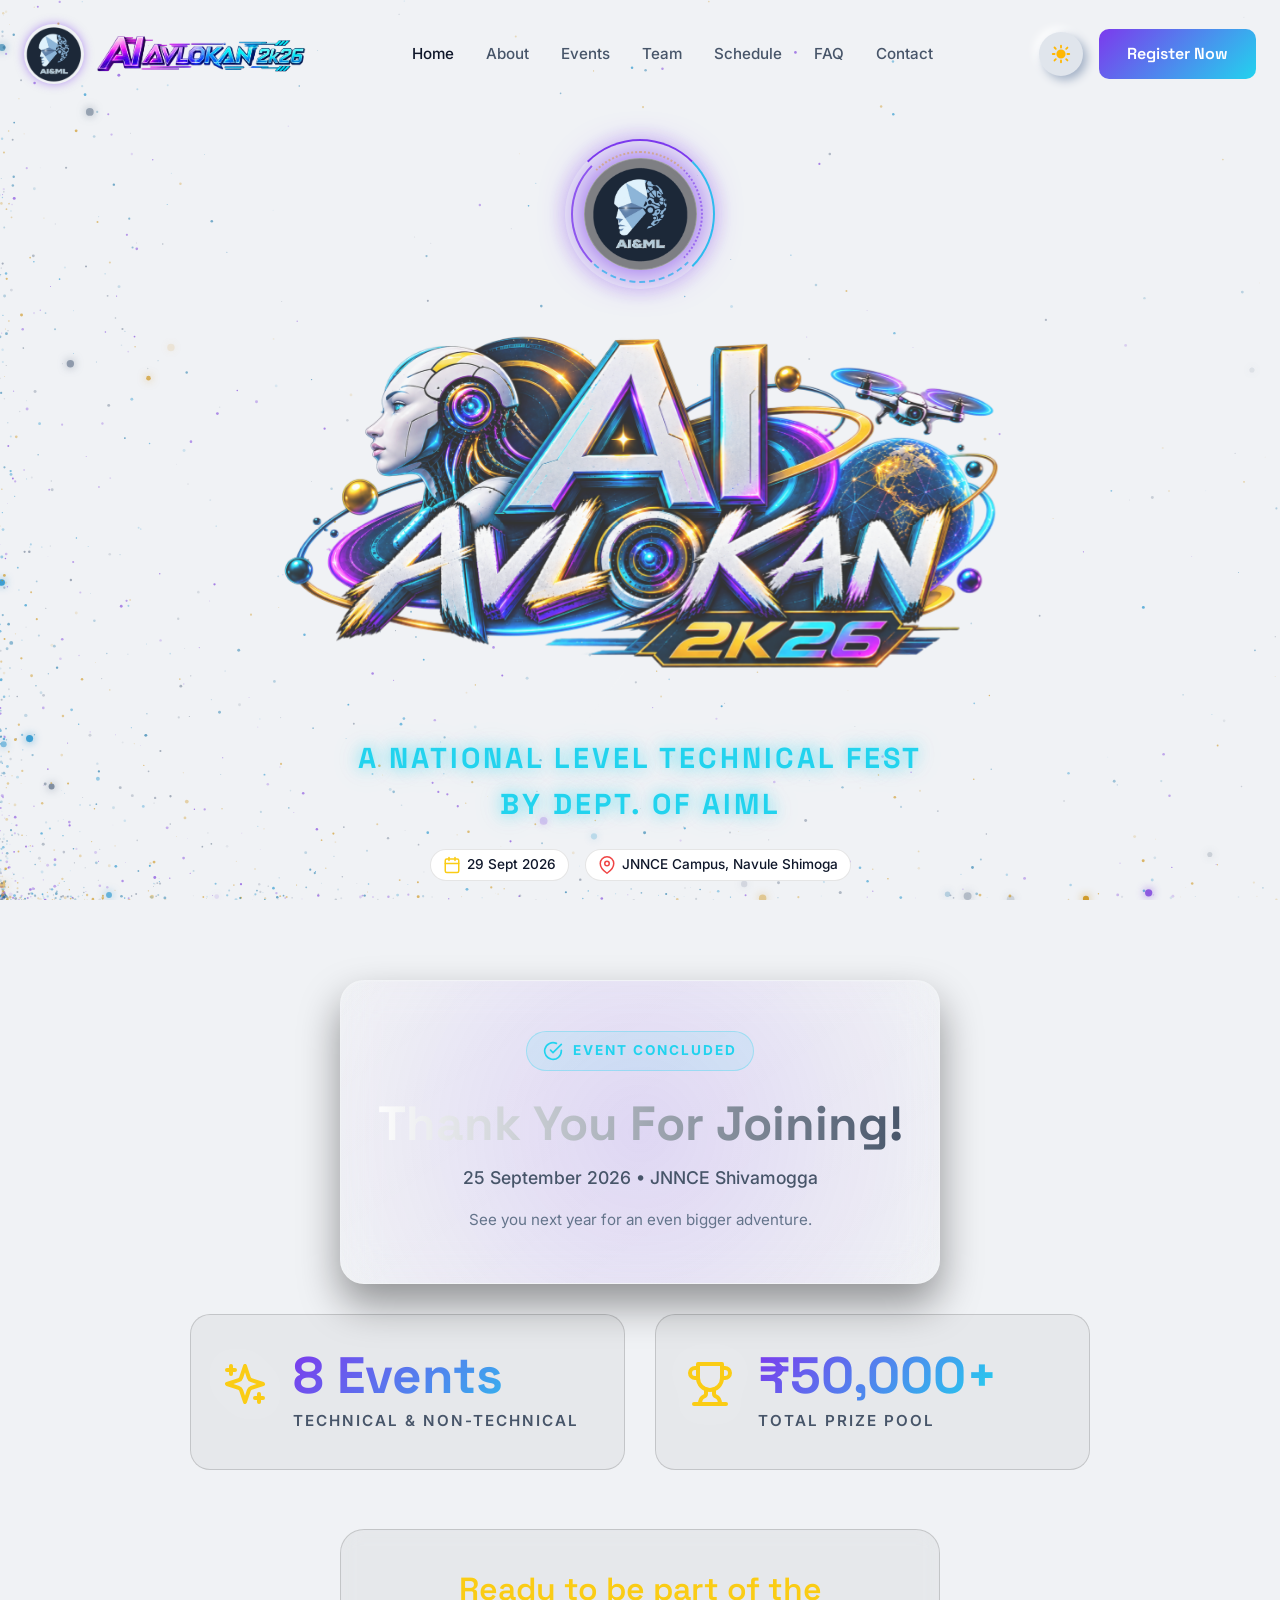
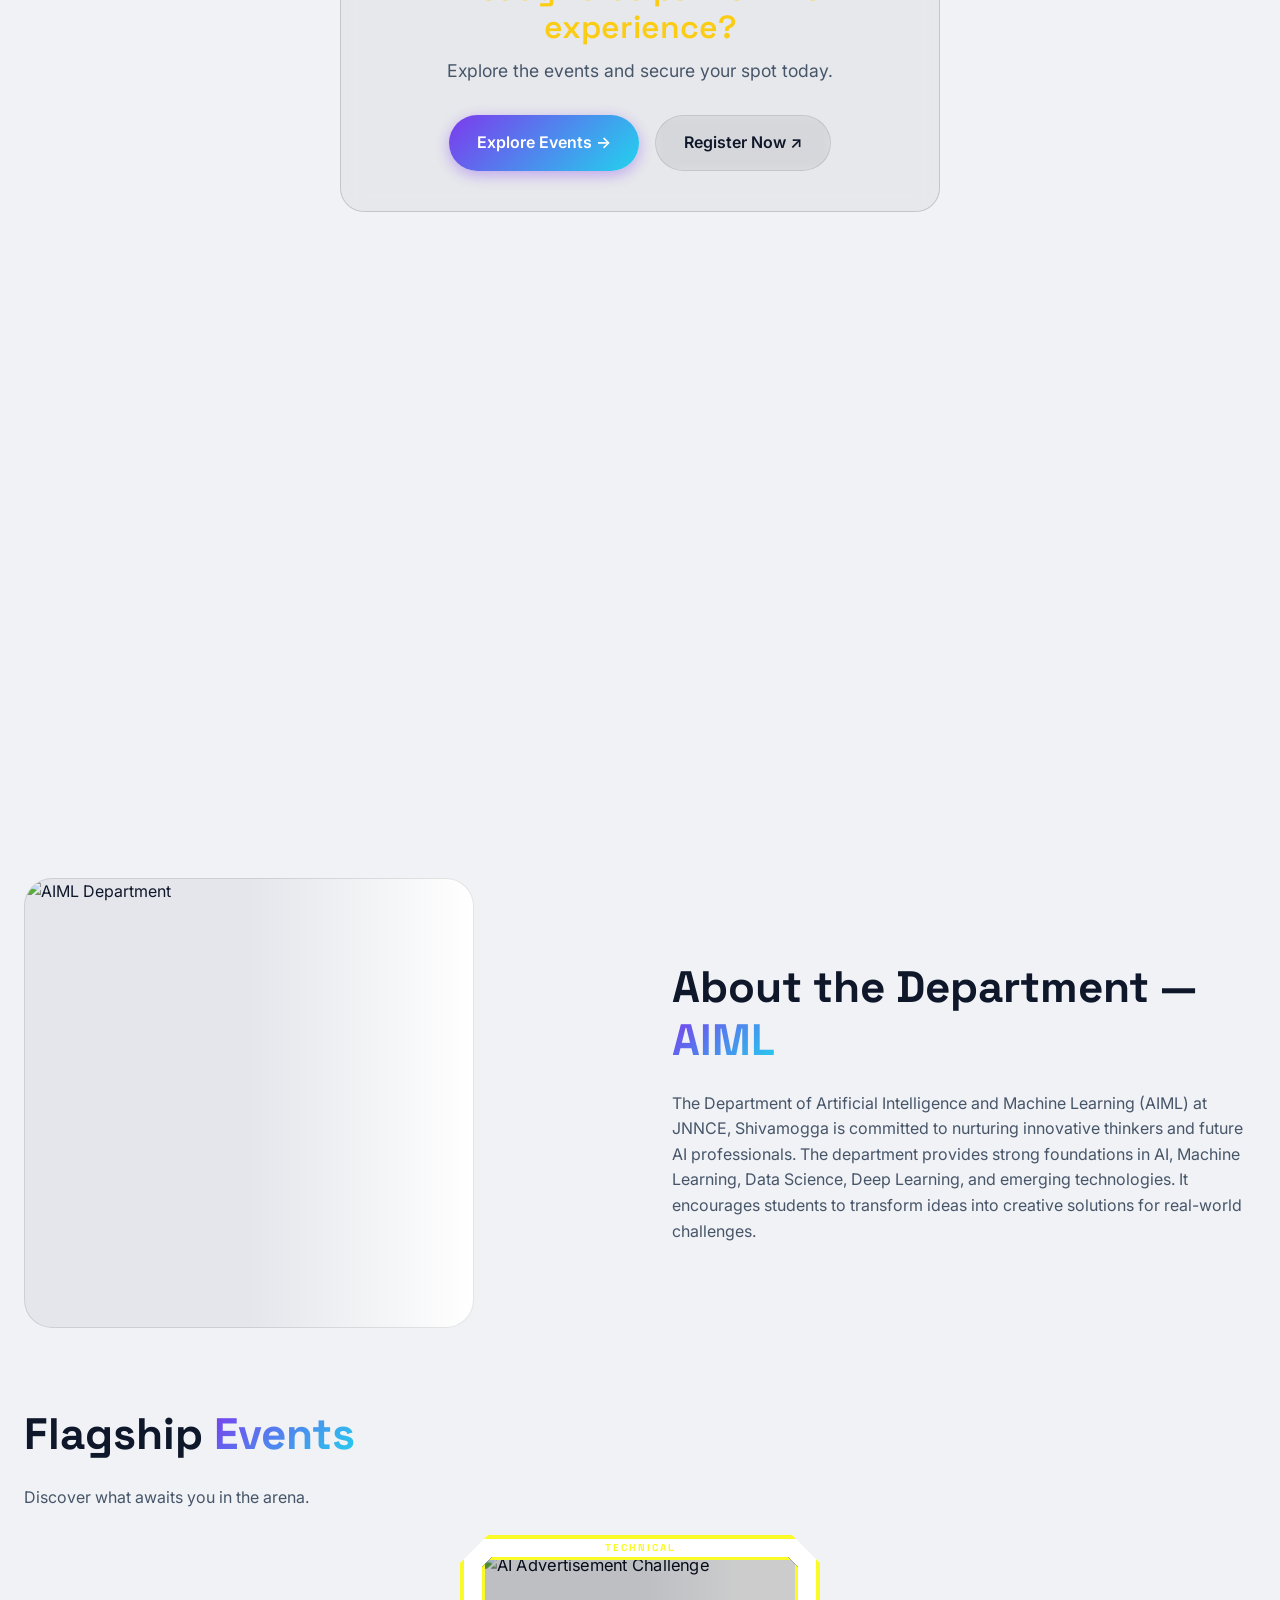
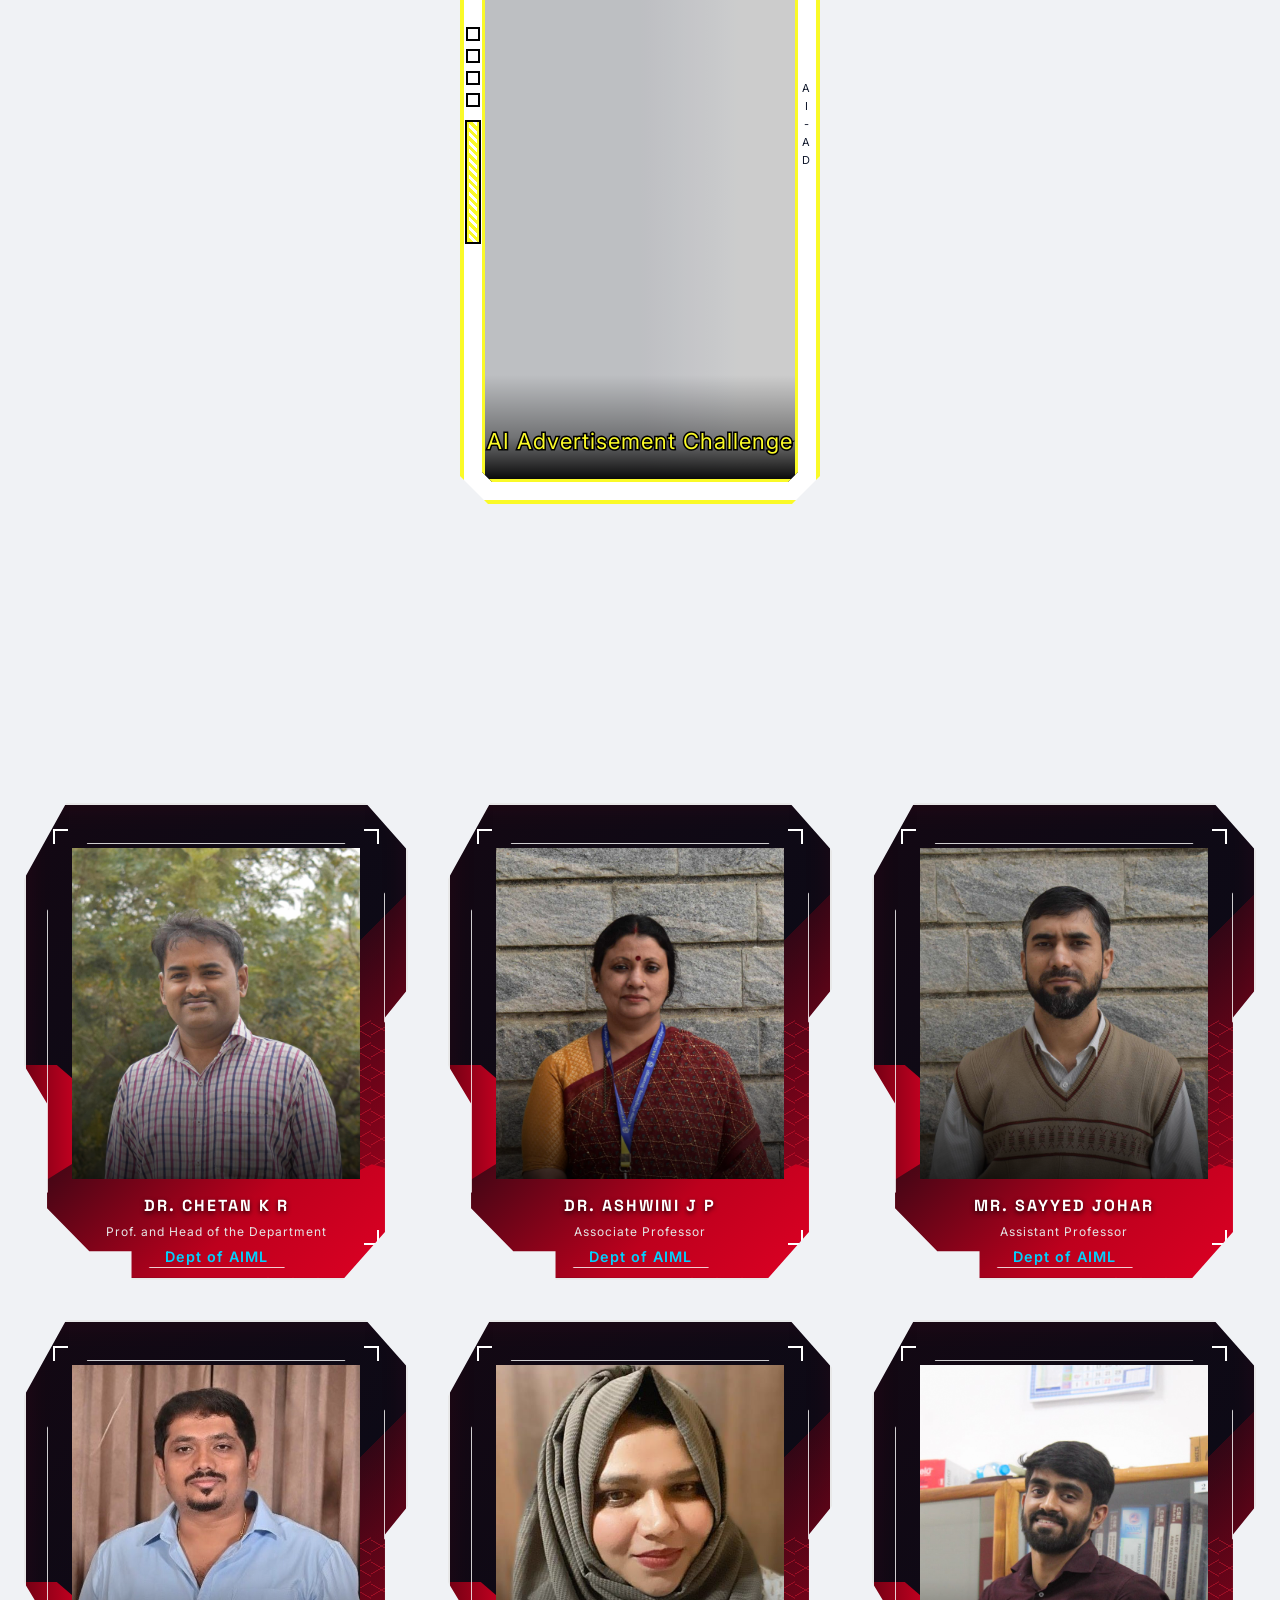
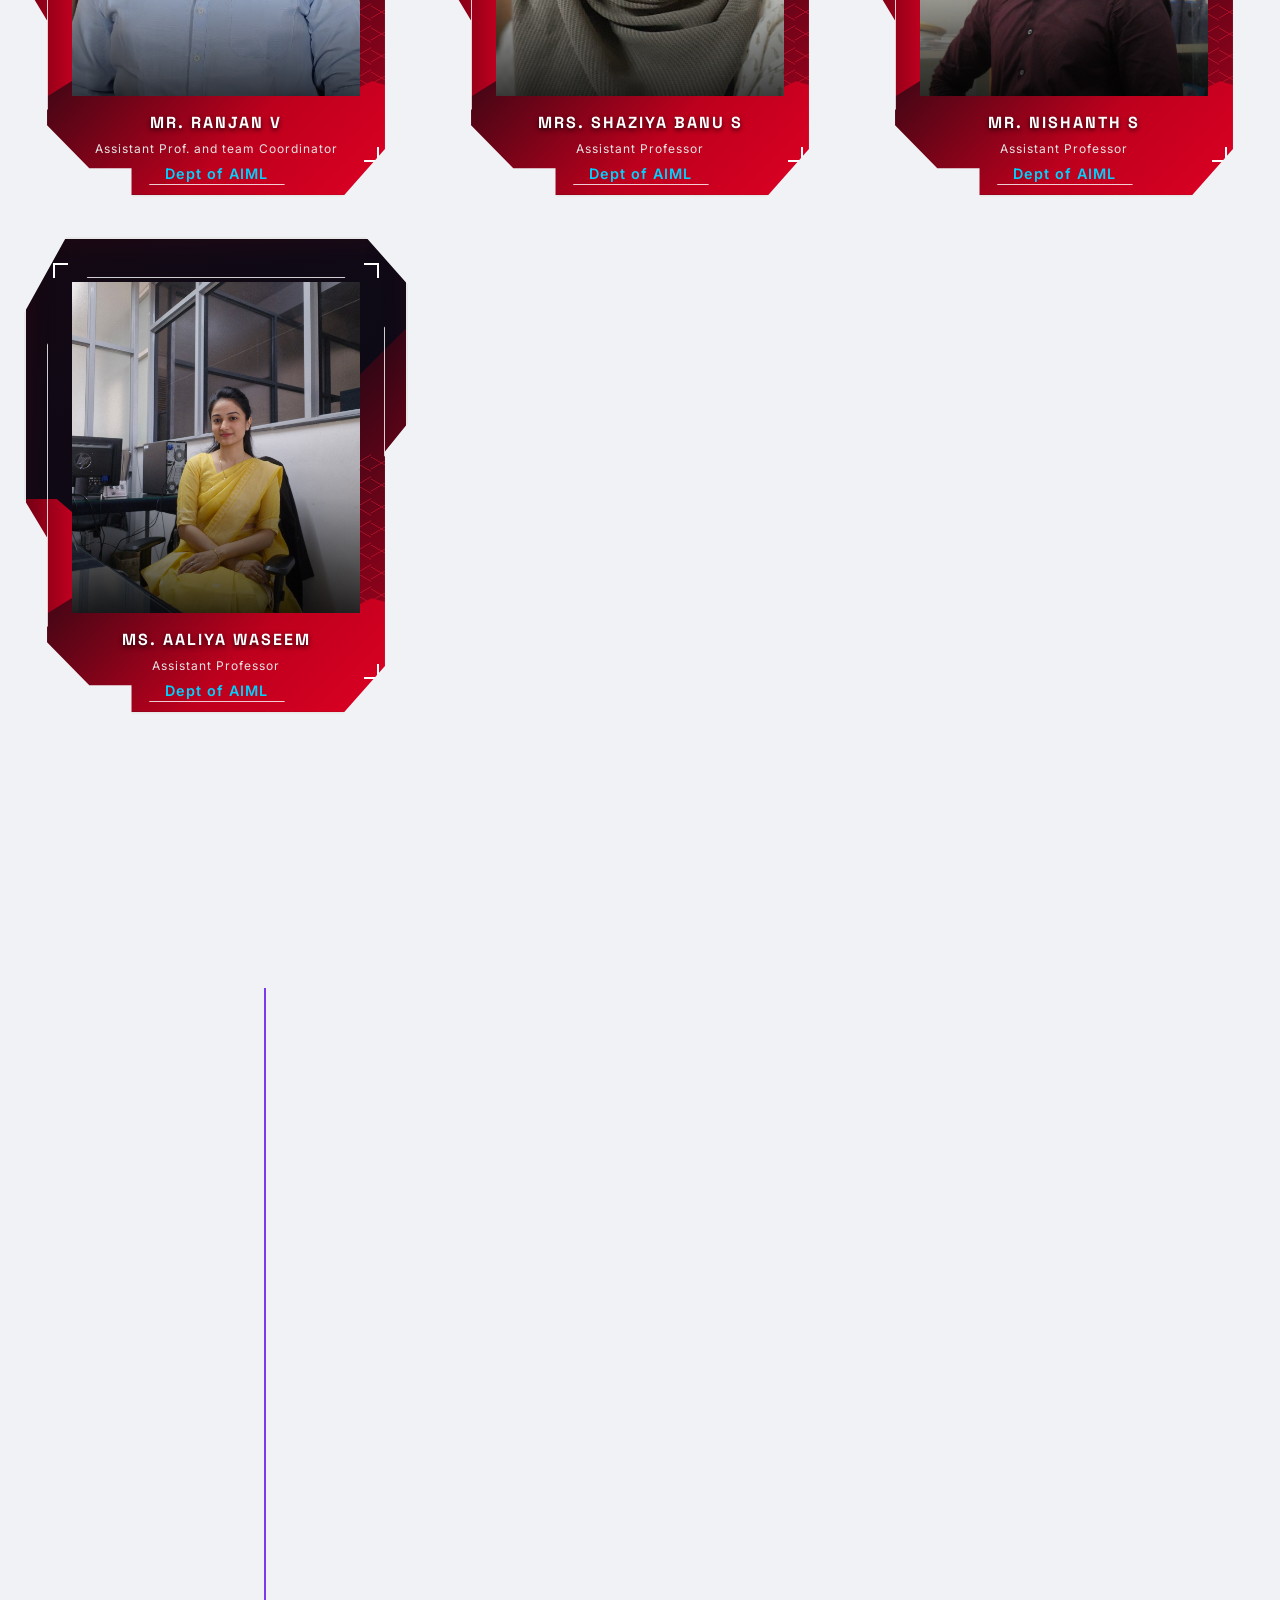
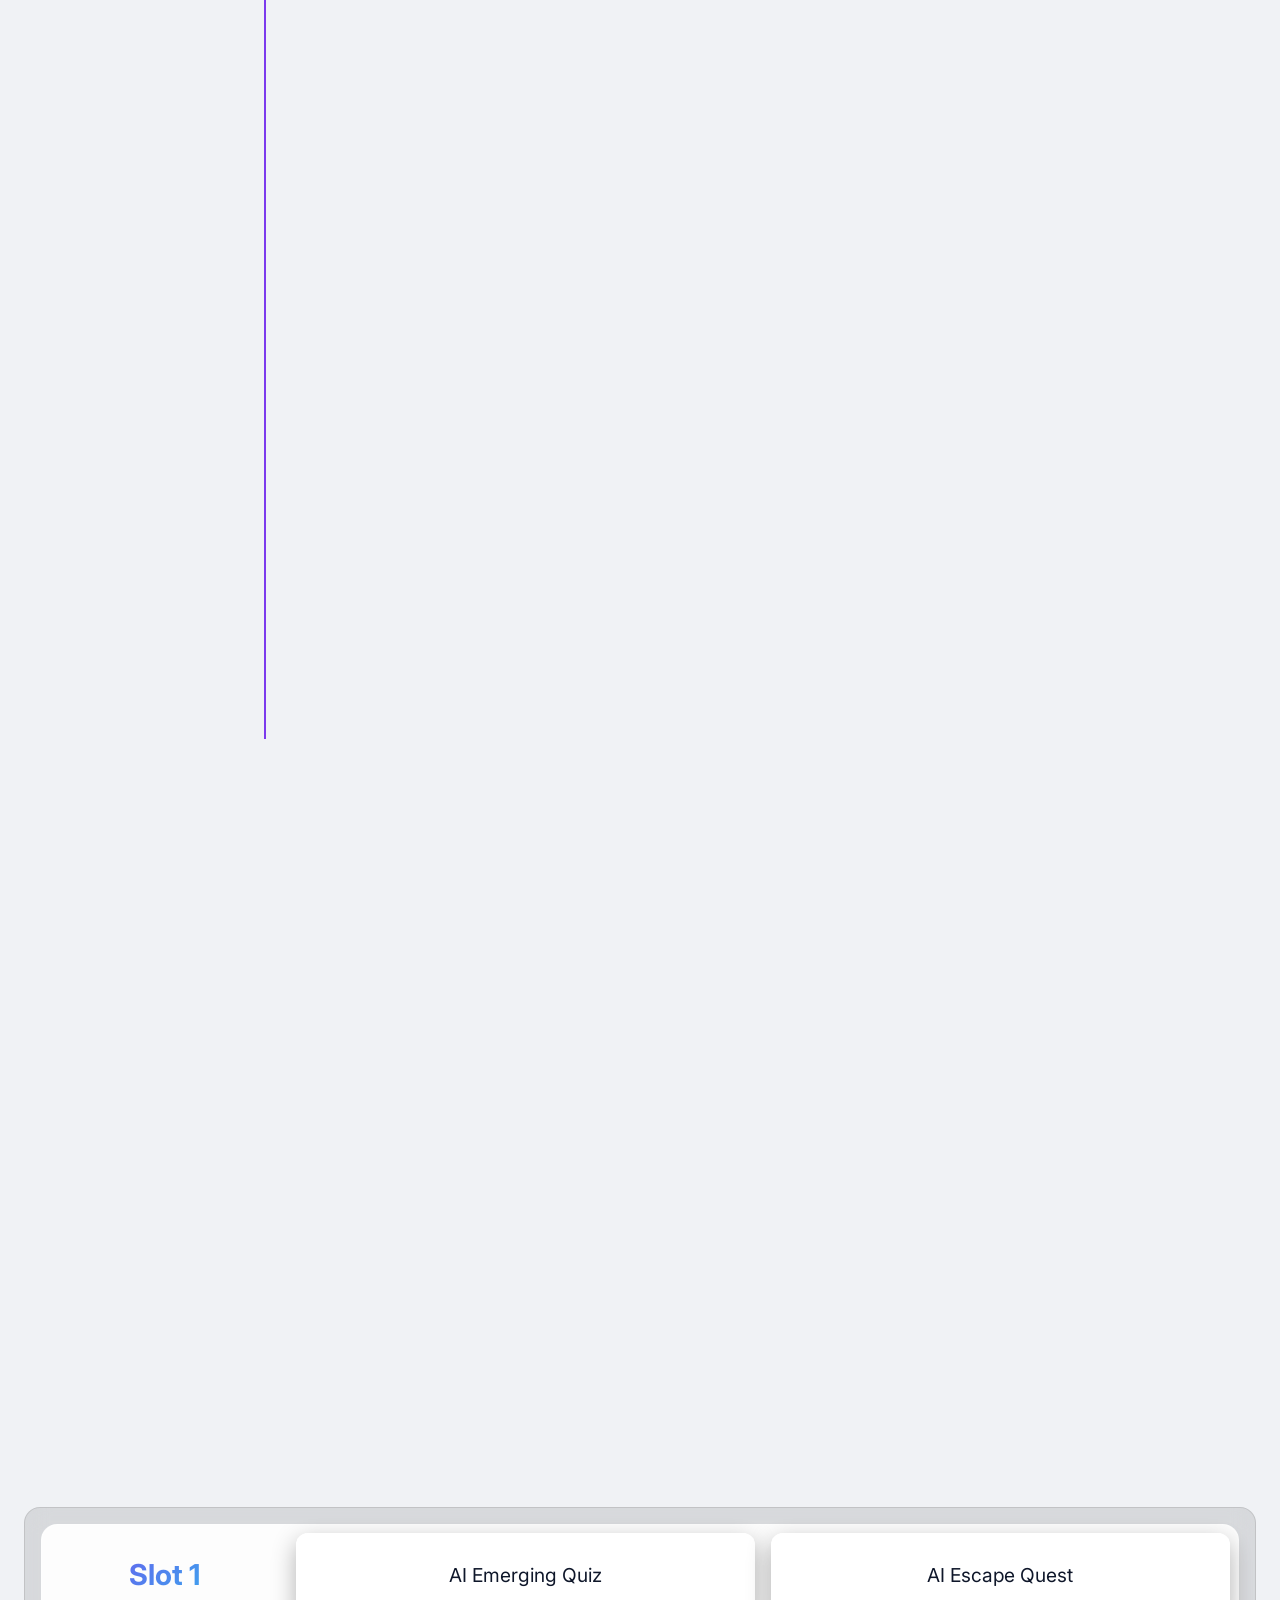
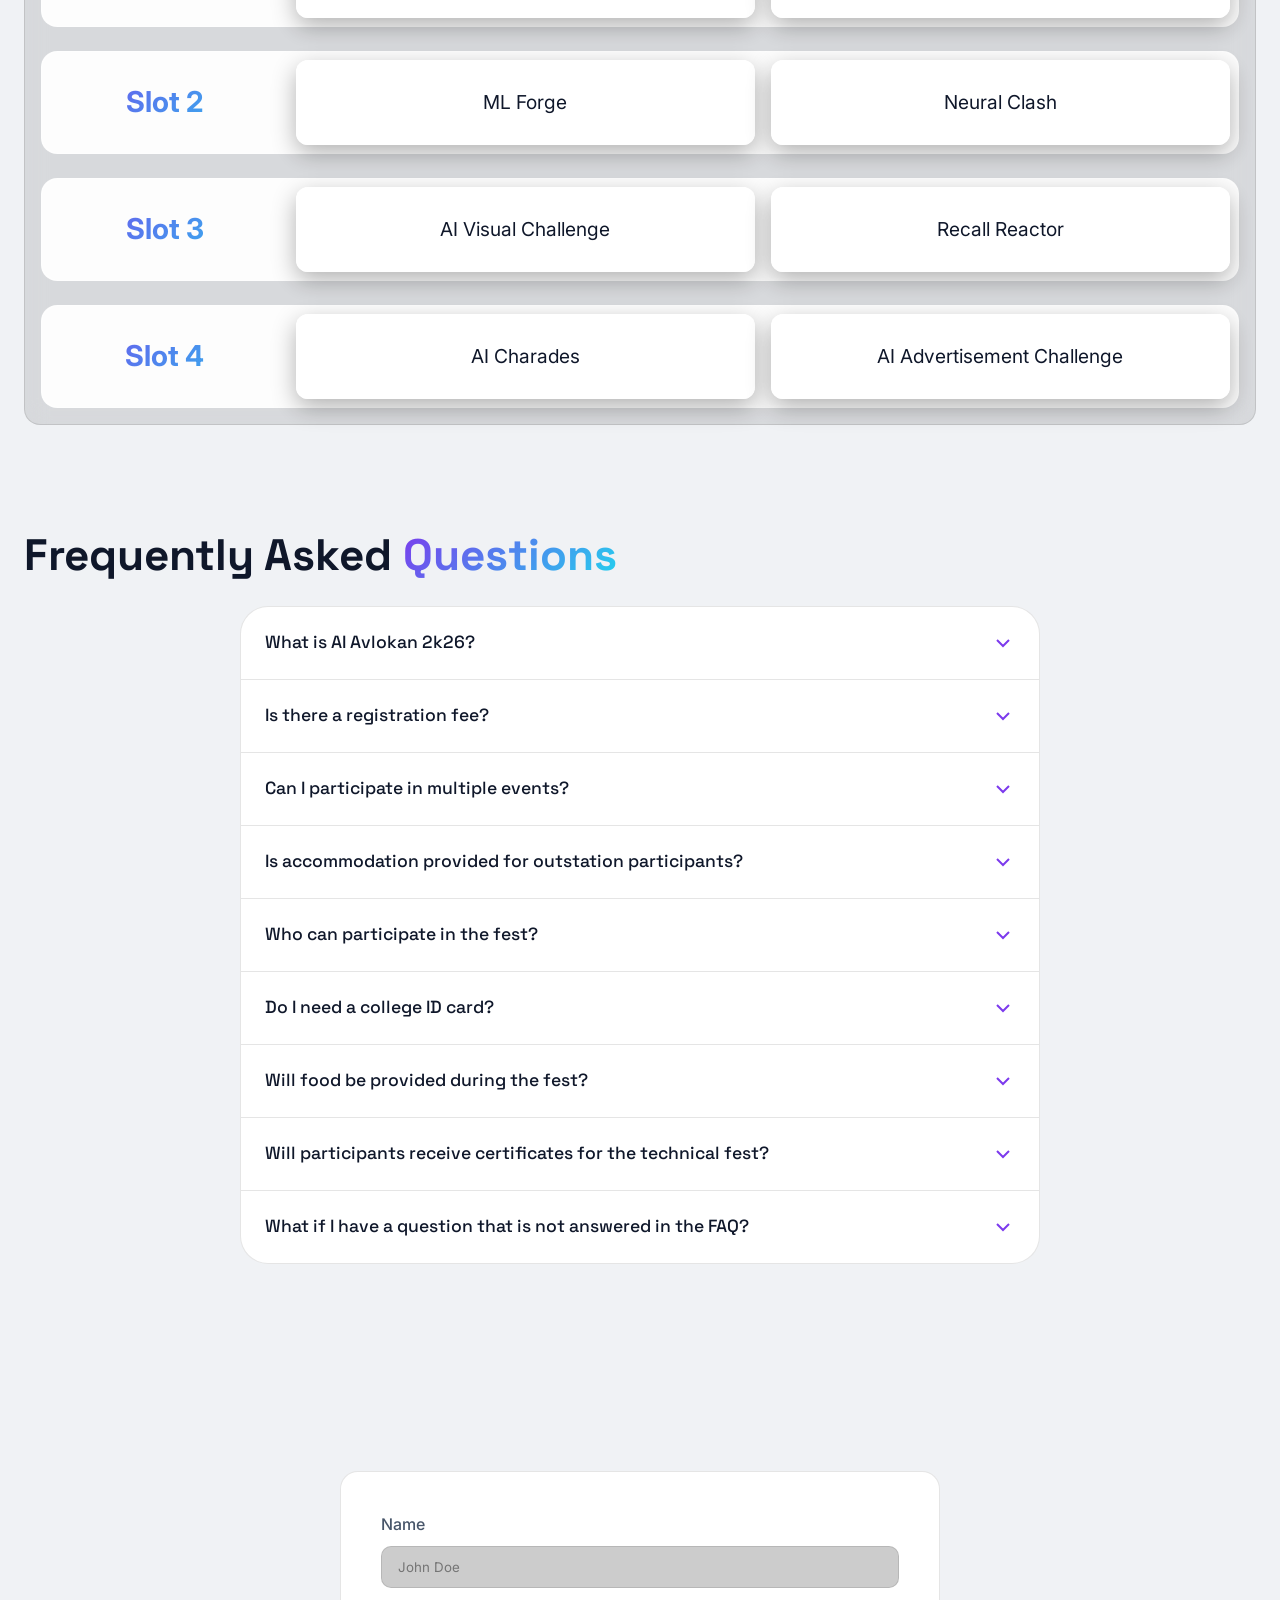
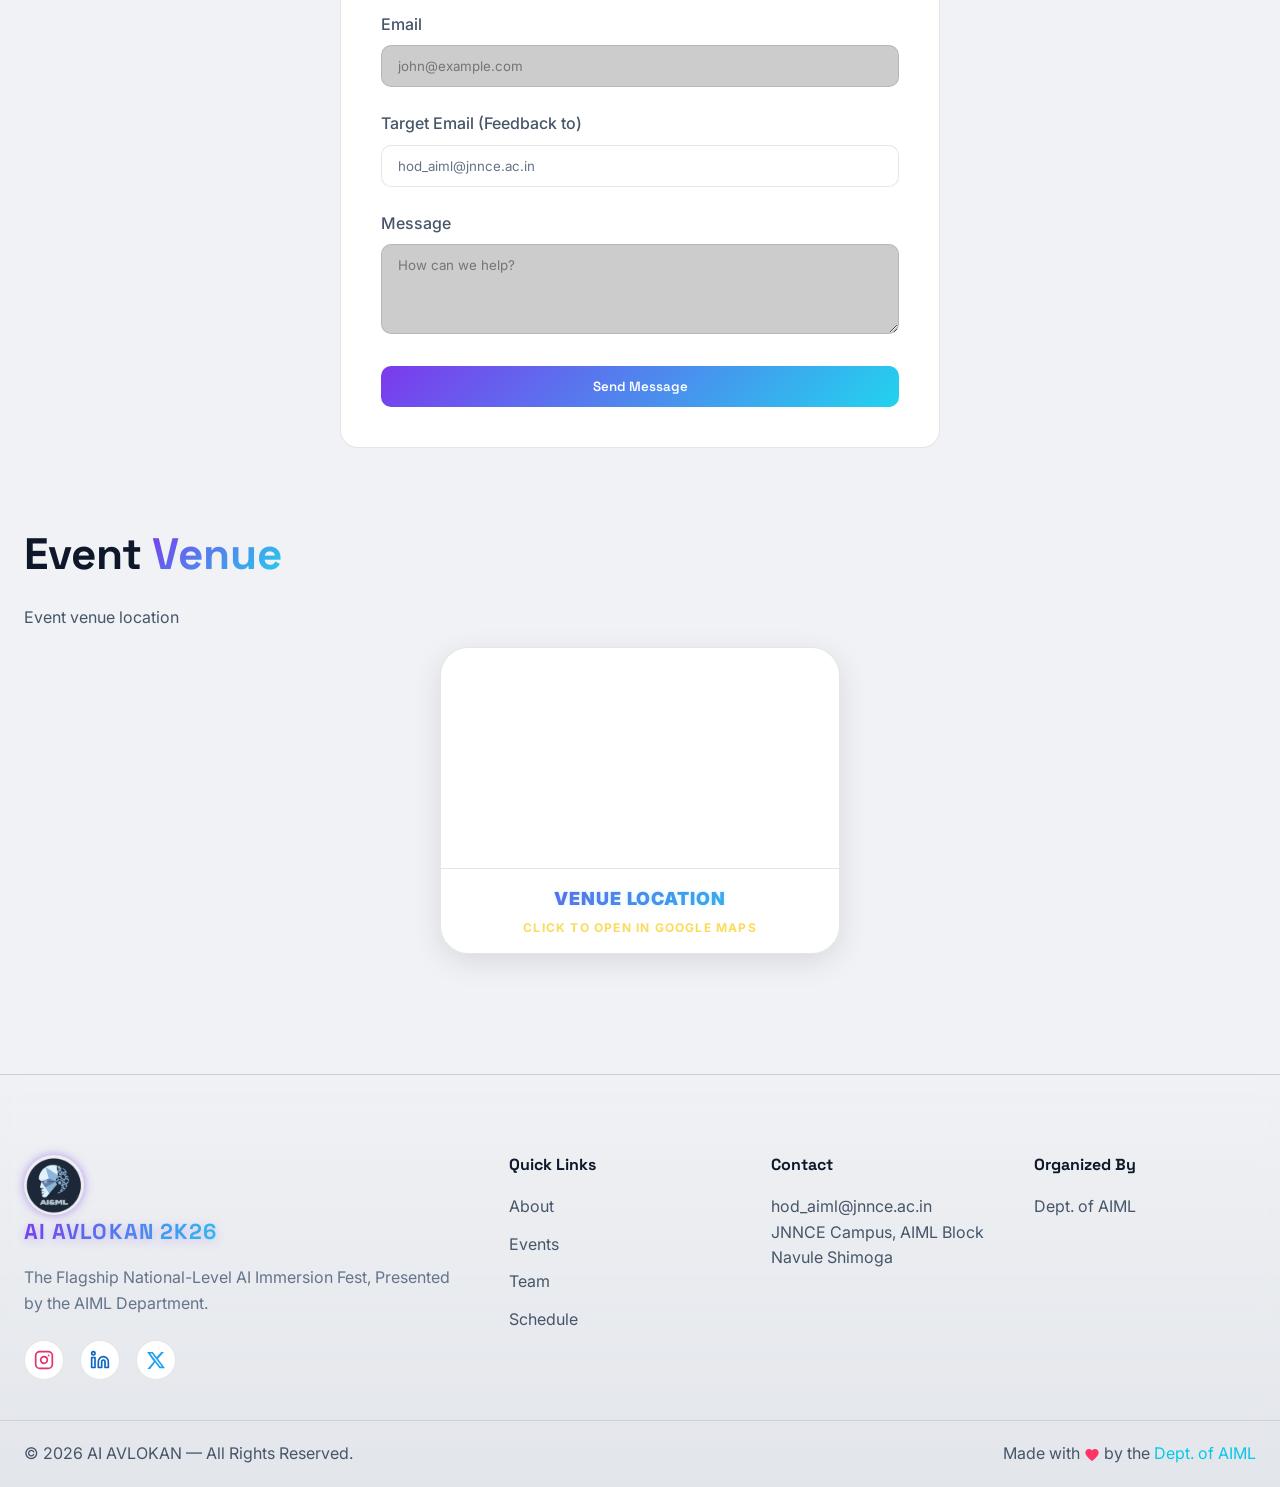
==== commit e1104443: "Schedule update and slot and fee decription added" ====
--- a/index.html
+++ b/index.html
@@ -11,7 +11,9 @@
   <!-- Fonts -->
   <link rel="preconnect" href="https://fonts.googleapis.com">
   <link rel="preconnect" href="https://fonts.gstatic.com" crossorigin>
-  <link href="https://fonts.googleapis.com/css2?family=Inter:wght@400;500;600&family=Space+Grotesk:wght@500;700&display=swap" rel="stylesheet">
+  <link
+    href="https://fonts.googleapis.com/css2?family=Inter:wght@400;500;600&family=Space+Grotesk:wght@500;700&display=swap"
+    rel="stylesheet">
   <link rel="icon" type="image/png" href="assets/images/AIMLLOGO.png">
 
   <!-- CSS -->
@@ -126,11 +128,13 @@
         <button id="theme-toggle" class="neu-btn" aria-label="Toggle theme">
           <!-- Sun SVG -->
           <svg class="theme-icon sun-icon" viewBox="0 0 24 24">
-            <path d="M12,2A1,1,0,0,1,13,3V5A1,1,0,0,1,11,5V3A1,1,0,0,1,12,2Zm0,16a1,1,0,0,1,1,1v2a1,1,0,0,1-2,0V19A1,1,0,0,1,12,18ZM4.22,4.22A1,1,0,0,1,5.64,4.22L7.05,5.64a1,1,0,0,1-1.41,1.41L4.22,5.64A1,1,0,0,1,4.22,4.22ZM16.95,16.95a1,1,0,0,1,1.41,0l1.41,1.41a1,1,0,0,1-1.41,1.41l-1.41-1.41A1,1,0,0,1,16.95,16.95ZM2,12a1,1,0,0,1,1-1H5A1,1,0,0,1,5,13H3A1,1,0,0,1,2,12Zm16,0a1,1,0,0,1,1-1h2a1,1,0,0,1,0,2H19A1,1,0,0,1,18,12ZM4.22,19.78a1,1,0,0,1,0-1.41L5.64,16.95a1,1,0,0,1,1.41,1.41l-1.41,1.41A1,1,0,0,1,4.22,19.78ZM16.95,7.05a1,1,0,0,1,0-1.41l1.41-1.41a1,1,0,0,1,1.41,1.41L18.36,7.05A1,1,0,0,1,16.95,7.05ZM12,7A5,5,0,1,0,17,12,5,5,0,0,0,12,7Z"/>
+            <path
+              d="M12,2A1,1,0,0,1,13,3V5A1,1,0,0,1,11,5V3A1,1,0,0,1,12,2Zm0,16a1,1,0,0,1,1,1v2a1,1,0,0,1-2,0V19A1,1,0,0,1,12,18ZM4.22,4.22A1,1,0,0,1,5.64,4.22L7.05,5.64a1,1,0,0,1-1.41,1.41L4.22,5.64A1,1,0,0,1,4.22,4.22ZM16.95,16.95a1,1,0,0,1,1.41,0l1.41,1.41a1,1,0,0,1-1.41,1.41l-1.41-1.41A1,1,0,0,1,16.95,16.95ZM2,12a1,1,0,0,1,1-1H5A1,1,0,0,1,5,13H3A1,1,0,0,1,2,12Zm16,0a1,1,0,0,1,1-1h2a1,1,0,0,1,0,2H19A1,1,0,0,1,18,12ZM4.22,19.78a1,1,0,0,1,0-1.41L5.64,16.95a1,1,0,0,1,1.41,1.41l-1.41,1.41A1,1,0,0,1,4.22,19.78ZM16.95,7.05a1,1,0,0,1,0-1.41l1.41-1.41a1,1,0,0,1,1.41,1.41L18.36,7.05A1,1,0,0,1,16.95,7.05ZM12,7A5,5,0,1,0,17,12,5,5,0,0,0,12,7Z" />
           </svg>
           <!-- Moon SVG -->
           <svg class="theme-icon moon-icon" viewBox="0 0 24 24">
-            <path d="M20.74,17.26A10,10,0,1,1,6.74,3.26a1,1,0,0,1,1,1.21,8,8,0,1,0,11.83,11.83A1,1,0,0,1,20.74,17.26Z"/>
+            <path
+              d="M20.74,17.26A10,10,0,1,1,6.74,3.26a1,1,0,0,1,1,1.21,8,8,0,1,0,11.83,11.83A1,1,0,0,1,20.74,17.26Z" />
           </svg>
         </button>
         <a href="#register" class="btn btn-primary nav-cta">Register Now</a>
@@ -220,8 +224,8 @@
       <div id="stats-section" class="cyber-stats-grid reveal reveal-delay-1">
         <div class="cyber-stat-panel">
           <div class="cyber-stat-icon">
-            <svg width="48" height="48" viewBox="0 0 24 24" fill="none" stroke="var(--accent-gold)"
-              stroke-width="2" stroke-linecap="round" stroke-linejoin="round">
+            <svg width="48" height="48" viewBox="0 0 24 24" fill="none" stroke="var(--accent-gold)" stroke-width="2"
+              stroke-linecap="round" stroke-linejoin="round">
               <path
                 d="m12 3-1.912 5.813a2 2 0 0 1-1.275 1.275L3 12l5.813 1.912a2 2 0 0 1 1.275 1.275L12 21l1.912-5.813a2 2 0 0 1 1.275-1.275L21 12l-5.813-1.912a2 2 0 0 1-1.275-1.275L12 3Z">
               </path>
@@ -372,78 +376,85 @@
         <div class="timeline-item reveal">
           <div class="timeline-dot"></div>
           <div class="timeline-content glass-panel">
-            <span class="time">09:00 AM – 10:00 AM</span>
+            <span class="time">09:30 AM – 10:00 AM</span>
             <h3>Inaugural Ceremony</h3>
           </div>
         </div>
         <div class="timeline-item reveal">
           <div class="timeline-dot"></div>
           <div class="timeline-content glass-panel">
-            <span class="time">10:00 AM – 11:30 PM</span>
+            <span class="time">10:15 AM – 11:30 AM</span>
+            <h3>AI Emerging Quiz</h3>
+          </div>
+        </div>
+        <div class="timeline-item reveal">
+          <div class="timeline-dot"></div>
+          <div class="timeline-content glass-panel">
+            <span class="time">10:15 AM – 11:30 AM</span>
+            <h3>AI Escape Quest</h3>
+          </div>
+        </div>
+        <div class="timeline-item reveal">
+          <div class="timeline-dot"></div>
+          <div class="timeline-content glass-panel">
+            <span class="time">11:35 AM – 12:50 PM</span>
+            <h3>ML Forge</h3>
+          </div>
+        </div>
+        <div class="timeline-item reveal">
+          <div class="timeline-dot"></div>
+          <div class="timeline-content glass-panel">
+            <span class="time">11:35 AM – 12:50 PM</span>
+            <h3>Neural Clash</h3>
+          </div>
+        </div>
+        <div class="timeline-item reveal">
+          <div class="timeline-dot"></div>
+          <div class="timeline-content glass-panel">
+            <span class="time">12:50 PM – 01:45 PM</span>
+            <h3>Lunch</h3>
+          </div>
+        </div>
+        <div class="timeline-item reveal">
+          <div class="timeline-dot"></div>
+          <div class="timeline-content glass-panel">
+            <span class="time">02:00 PM – 03:30 PM</span>
+            <h3>AI Visual Challenge</h3>
+          </div>
+        </div>
+        <div class="timeline-item reveal">
+          <div class="timeline-dot"></div>
+          <div class="timeline-content glass-panel">
+            <span class="time">02:00 PM – 03:30 PM</span>
+            <h3>Recall Reactor</h3>
+          </div>
+        </div>
+        <div class="timeline-item reveal">
+          <div class="timeline-dot"></div>
+          <div class="timeline-content glass-panel">
+            <span class="time">03:40 PM – 05:00 PM</span>
             <h3>AI Advertisement Challenge</h3>
           </div>
         </div>
         <div class="timeline-item reveal">
           <div class="timeline-dot"></div>
           <div class="timeline-content glass-panel">
-            <span class="time">10:00 AM – 11:30 AM</span>
-            <h3>AI/ML Trend Quiz</h3>
-          </div>
-        </div>
-        <div class="timeline-item reveal">
-          <div class="timeline-dot"></div>
-          <div class="timeline-content glass-panel">
-            <span class="time">11:30 AM – 01:00 PM</span>
-            <h3>AI Visual Challenge</h3>
-          </div>
-        </div>
-        <div class="timeline-item reveal">
-          <div class="timeline-dot"></div>
-          <div class="timeline-content glass-panel">
-            <span class="time">11:30 AM – 01:00 PM</span>
-            <h3>AI Escape Quest</h3>
-          </div>
-        </div>
-        <div class="timeline-item reveal">
-          <div class="timeline-dot"></div>
-          <div class="timeline-content glass-panel">
-            <span class="time">01:00 PM – 02:00 PM</span>
-            <h3>Lunch</h3>
-          </div>
-        </div>
-        <div class="timeline-item reveal">
-          <div class="timeline-dot"></div>
-          <div class="timeline-content glass-panel">
-            <span class="time">02:00 PM – 03:30 PM</span>
-            <h3>No-Code ML Model</h3>
-          </div>
-        </div>
-        <div class="timeline-item reveal">
-          <div class="timeline-dot"></div>
-          <div class="timeline-content glass-panel">
-            <span class="time">02:00 PM – 03:30 PM</span>
-            <h3>Prompt Panic</h3>
-          </div>
-        </div>
-        <div class="timeline-item reveal">
-          <div class="timeline-dot"></div>
-          <div class="timeline-content glass-panel">
-            <span class="time">03:30 PM – 05:00 PM</span>
+            <span class="time">03:40 PM – 05:00 PM</span>
             <h3>AI Charades</h3>
           </div>
         </div>
         <div class="timeline-item reveal">
           <div class="timeline-dot"></div>
           <div class="timeline-content glass-panel">
-            <span class="time">03:30 PM – 05:00 PM</span>
-            <h3>Vision Hunter</h3>
-          </div>
-        </div>
-        <div class="timeline-item reveal">
-          <div class="timeline-dot"></div>
-          <div class="timeline-content glass-panel">
-            <span class="time">05:00 PM – 06:00 PM</span>
+            <span class="time">05:15 PM – 06:00 PM</span>
             <h3>Valedictory & Prize Distribution</h3>
+          </div>
+        </div>
+        <div class="timeline-item reveal">
+          <div class="timeline-dot"></div>
+          <div class="timeline-content glass-panel">
+            <span class="time">06:15 PM</span>
+            <h3>Snacks & Conclusion</h3>
           </div>
         </div>
       </div>
@@ -456,18 +467,28 @@
       <div class="section-header reveal">
         <h2>Fee <span class="gradient-text">Structure</span></h2>
       </div>
-      <div class="fee-cards" style="display: flex; gap: 2rem; justify-content: center; flex-wrap: wrap; text-align: center;">
+      <div class="fee-cards"
+        style="display: flex; gap: 2rem; justify-content: center; flex-wrap: wrap; text-align: center;">
         <div class="fee-card glass-panel reveal" style="padding: 2rem; border-radius: 12px; flex: 1; min-width: 250px;">
           <h3>2 Events Combo</h3>
-          <p class="gradient-text" style="font-size: clamp(2rem, 3vw, 2.5rem); font-weight: bold; margin: 1rem 0;">₹350</p>
+          <p class="gradient-text" style="font-size: clamp(2rem, 3vw, 2.5rem); font-weight: bold; margin: 1rem 0;">₹350
+          </p>
         </div>
         <div class="fee-card glass-panel reveal" style="padding: 2rem; border-radius: 12px; flex: 1; min-width: 250px;">
           <h3>4 Events Combo</h3>
-          <p class="gradient-text" style="font-size: clamp(2rem, 3vw, 2.5rem); font-weight: bold; margin: 1rem 0;">₹600</p>
-        </div>
-      </div>
-      <div class="fee-note glass-panel reveal" style="margin-top: 2rem; padding: 1.5rem; text-align: center; border-radius: 12px;">
-        <p style="margin: 0; font-size: 1.2rem; font-weight: 500;"><em>The above fee structure will include Breakfast + Lunch + Snacks</em></p>
+          <p class="gradient-text" style="font-size: clamp(2rem, 3vw, 2.5rem); font-weight: bold; margin: 1rem 0;">₹600
+          </p>
+        </div>
+      </div>
+      <div class="fee-note glass-panel reveal"
+        style="margin-top: 2rem; padding: 1.5rem; text-align: center; border-radius: 12px;">
+        <p style="margin: 0; font-size: 1.2rem; font-weight: 500;"><em>The above fee structure will include Breakfast +
+            Lunch + Snacks</em></p>
+        <p style="margin: 0; font-size: 1.2rem; font-weight: 500;">
+          Each event is limited to <strong style="color: #f0cc00ff;">50 teams</strong> and registrations will be
+          accepted on a
+          <strong style="color: #f0cc00ff;">first-come, first-served basis.</strong>
+        </p>
       </div>
     </div>
   </section>
@@ -477,23 +498,26 @@
     <div class="container">
       <div class="section-header reveal">
         <h2>Event <span class="gradient-text">Slots</span></h2>
+        <p style="padding-bottom: 25px;">The slots below illustrate the event schedule, with the two events listed in
+          each slot taking place in parallel.
+        </p>
       </div>
       <div class="slots-container glass-panel reveal">
-        
+
         <!-- Slot 1 -->
         <div class="slot-row glass-panel">
           <div class="slot-name gradient-text">Slot 1</div>
           <div class="slot-event glass-panel">AI Emerging Quiz</div>
           <div class="slot-event glass-panel">AI Escape Quest</div>
         </div>
-        
+
         <!-- Slot 2 -->
         <div class="slot-row glass-panel">
           <div class="slot-name gradient-text">Slot 2</div>
           <div class="slot-event glass-panel">ML Forge</div>
           <div class="slot-event glass-panel">Neural Clash</div>
         </div>
-        
+
         <!-- Slot 3 -->
         <div class="slot-row glass-panel">
           <div class="slot-name gradient-text">Slot 3</div>
@@ -541,7 +565,8 @@
             </svg>
           </div>
           <div class="faq-answer">
-            <div class="faq-answer-inner">Yes, there is a nominal base registration fee. Check for the Fee Structure which is provided.</div>
+            <div class="faq-answer-inner">Yes, there is a nominal base registration fee. Check for the Fee Structure
+              which is provided.</div>
           </div>
         </div>
         <div class="faq-item">
@@ -786,7 +811,8 @@
         <button class="toolbar-btn" onclick="zoomIn()" title="Zoom in">+</button>
         <button class="toolbar-btn" onclick="fitToScreen()" title="Fit to screen">↔</button>
         <a id="downloadBtn" class="toolbar-btn download-text-btn" title="Download PDF" download>
-          <svg width="16" height="16" viewBox="0 0 24 24" fill="none" stroke="currentColor" stroke-width="2.2" stroke-linecap="round" stroke-linejoin="round">
+          <svg width="16" height="16" viewBox="0 0 24 24" fill="none" stroke="currentColor" stroke-width="2.2"
+            stroke-linecap="round" stroke-linejoin="round">
             <path d="M21 15v4a2 2 0 0 1-2 2H5a2 2 0 0 1-2-2v-4"></path>
             <polyline points="7 10 12 15 17 10"></polyline>
             <line x1="12" y1="15" x2="12" y2="3"></line>
@@ -833,68 +859,68 @@
   </script>
 
   <script>
-(function () {
-  const entry = document.getElementById("vr-entry");
-  const percent = document.getElementById("percent-value");
-
-  if (!entry) return;
-
-  const TOTAL = 1700;
-  const LOAD_START = 50;
-  const LOAD_DURATION = 1400;
-
-  document.documentElement.style.overflow = "hidden";
-  document.body.style.overflow = "hidden";
-
-  function startIntro() {
-    // Start the CSS animations only after the browser
-    // has had a chance to paint the initial overlay.
-    entry.classList.add("is-active");
-
-    const start = performance.now();
-
-    function updateLoader(now) {
-      const elapsed = now - start;
-
-      const progress = Math.min(
-        100,
-        Math.max(
-          0,
-          ((elapsed - LOAD_START) / LOAD_DURATION) * 100
-        )
-      );
-
-      percent.textContent = Math.floor(progress) + " %";
-
-      if (progress < 100) {
+    (function () {
+      const entry = document.getElementById("vr-entry");
+      const percent = document.getElementById("percent-value");
+
+      if (!entry) return;
+
+      const TOTAL = 1700;
+      const LOAD_START = 50;
+      const LOAD_DURATION = 1400;
+
+      document.documentElement.style.overflow = "hidden";
+      document.body.style.overflow = "hidden";
+
+      function startIntro() {
+        // Start the CSS animations only after the browser
+        // has had a chance to paint the initial overlay.
+        entry.classList.add("is-active");
+
+        const start = performance.now();
+
+        function updateLoader(now) {
+          const elapsed = now - start;
+
+          const progress = Math.min(
+            100,
+            Math.max(
+              0,
+              ((elapsed - LOAD_START) / LOAD_DURATION) * 100
+            )
+          );
+
+          percent.textContent = Math.floor(progress) + " %";
+
+          if (progress < 100) {
+            requestAnimationFrame(updateLoader);
+          } else {
+            percent.textContent = "100 %";
+          }
+        }
+
         requestAnimationFrame(updateLoader);
-      } else {
-        percent.textContent = "100 %";
+
+        // Keep JS timing synchronized with the CSS animation.
+        window.setTimeout(() => {
+          entry.classList.add("is-done");
+        }, TOTAL);
+
+        window.setTimeout(() => {
+          document.documentElement.style.overflow = "";
+          document.body.style.overflow = "";
+          entry.remove();
+        }, TOTAL + 300);
       }
-    }
-
-    requestAnimationFrame(updateLoader);
-
-    // Keep JS timing synchronized with the CSS animation.
-    window.setTimeout(() => {
-      entry.classList.add("is-done");
-    }, TOTAL);
-
-    window.setTimeout(() => {
-      document.documentElement.style.overflow = "";
-      document.body.style.overflow = "";
-      entry.remove();
-    }, TOTAL + 300);
-  }
-
-  // Give mobile browsers one real paint before starting the animation.
-  requestAnimationFrame(() => {
-    requestAnimationFrame(() => {
-      requestAnimationFrame(startIntro);
-    });
-  });
-})();
-</script>
+
+      // Give mobile browsers one real paint before starting the animation.
+      requestAnimationFrame(() => {
+        requestAnimationFrame(() => {
+          requestAnimationFrame(startIntro);
+        });
+      });
+    })();
+  </script>
   <script type="module" src="js/visitors.js"></script>
 </body>
 
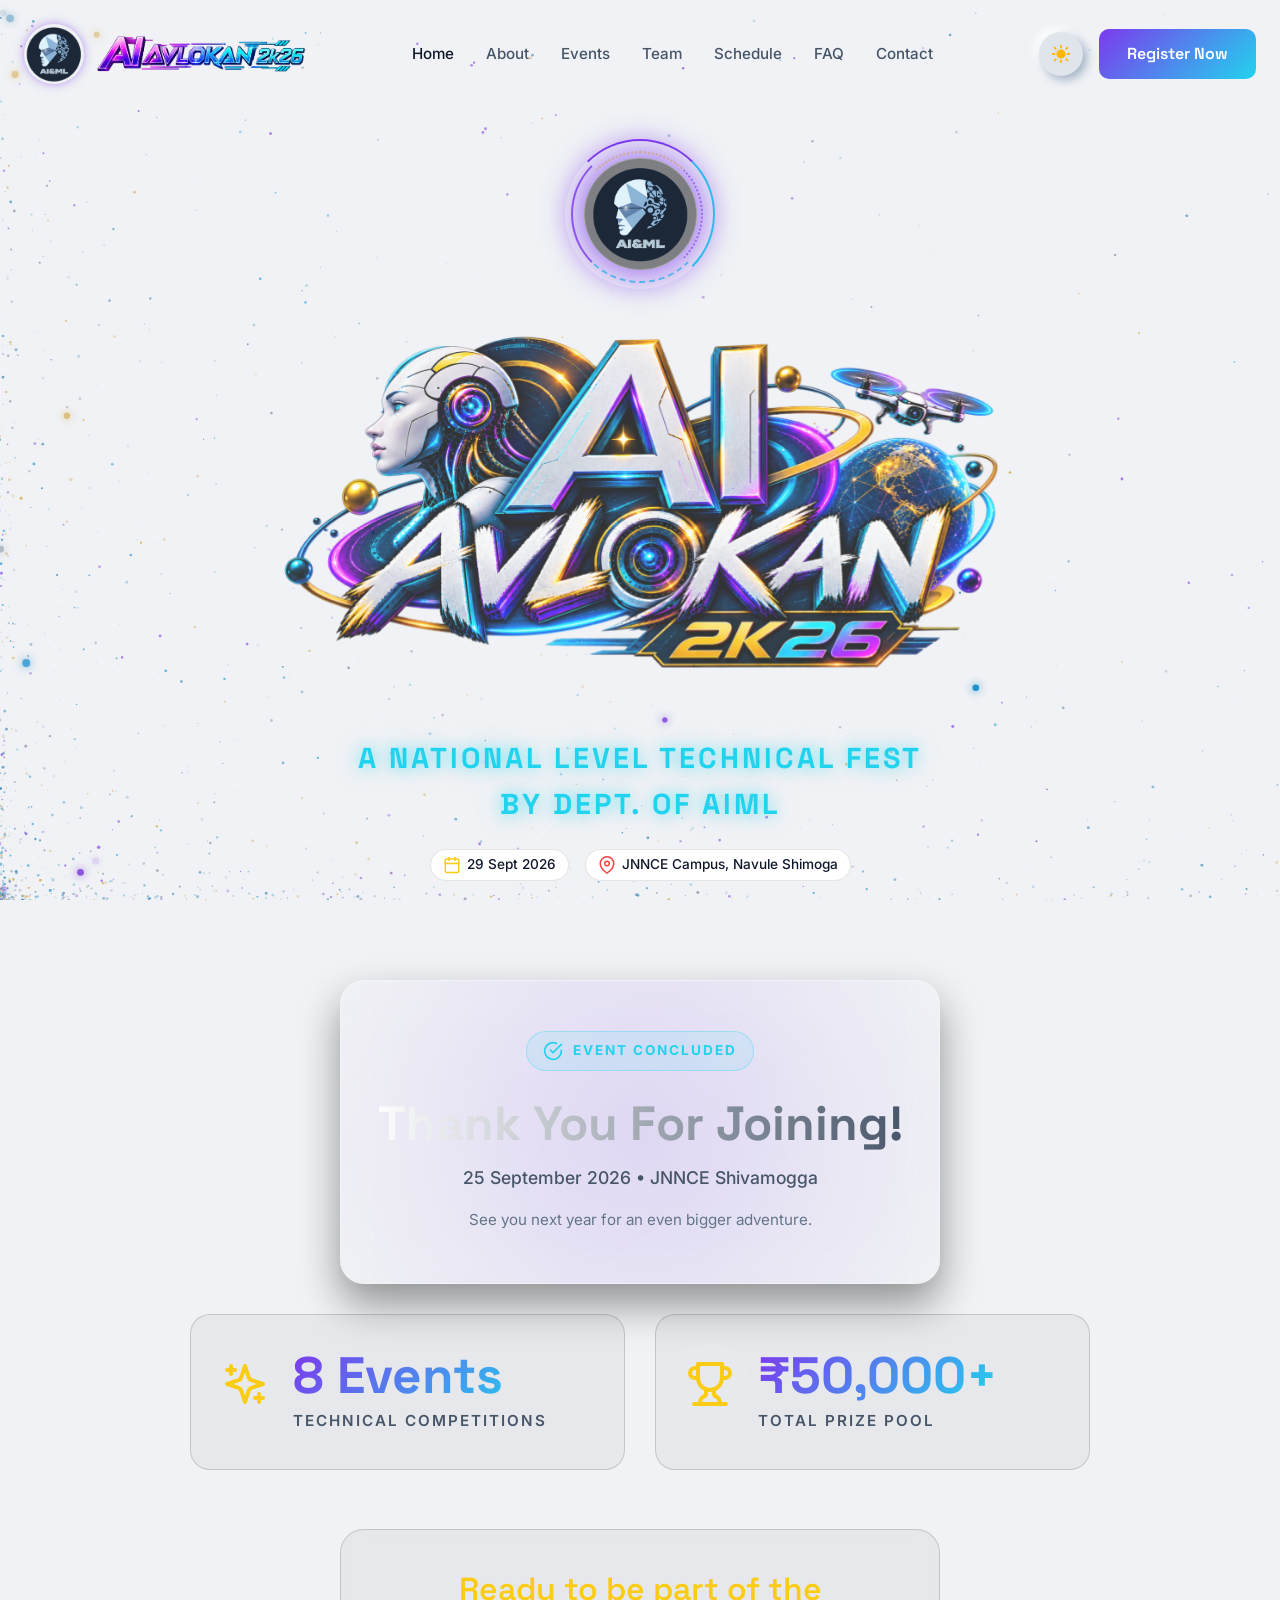
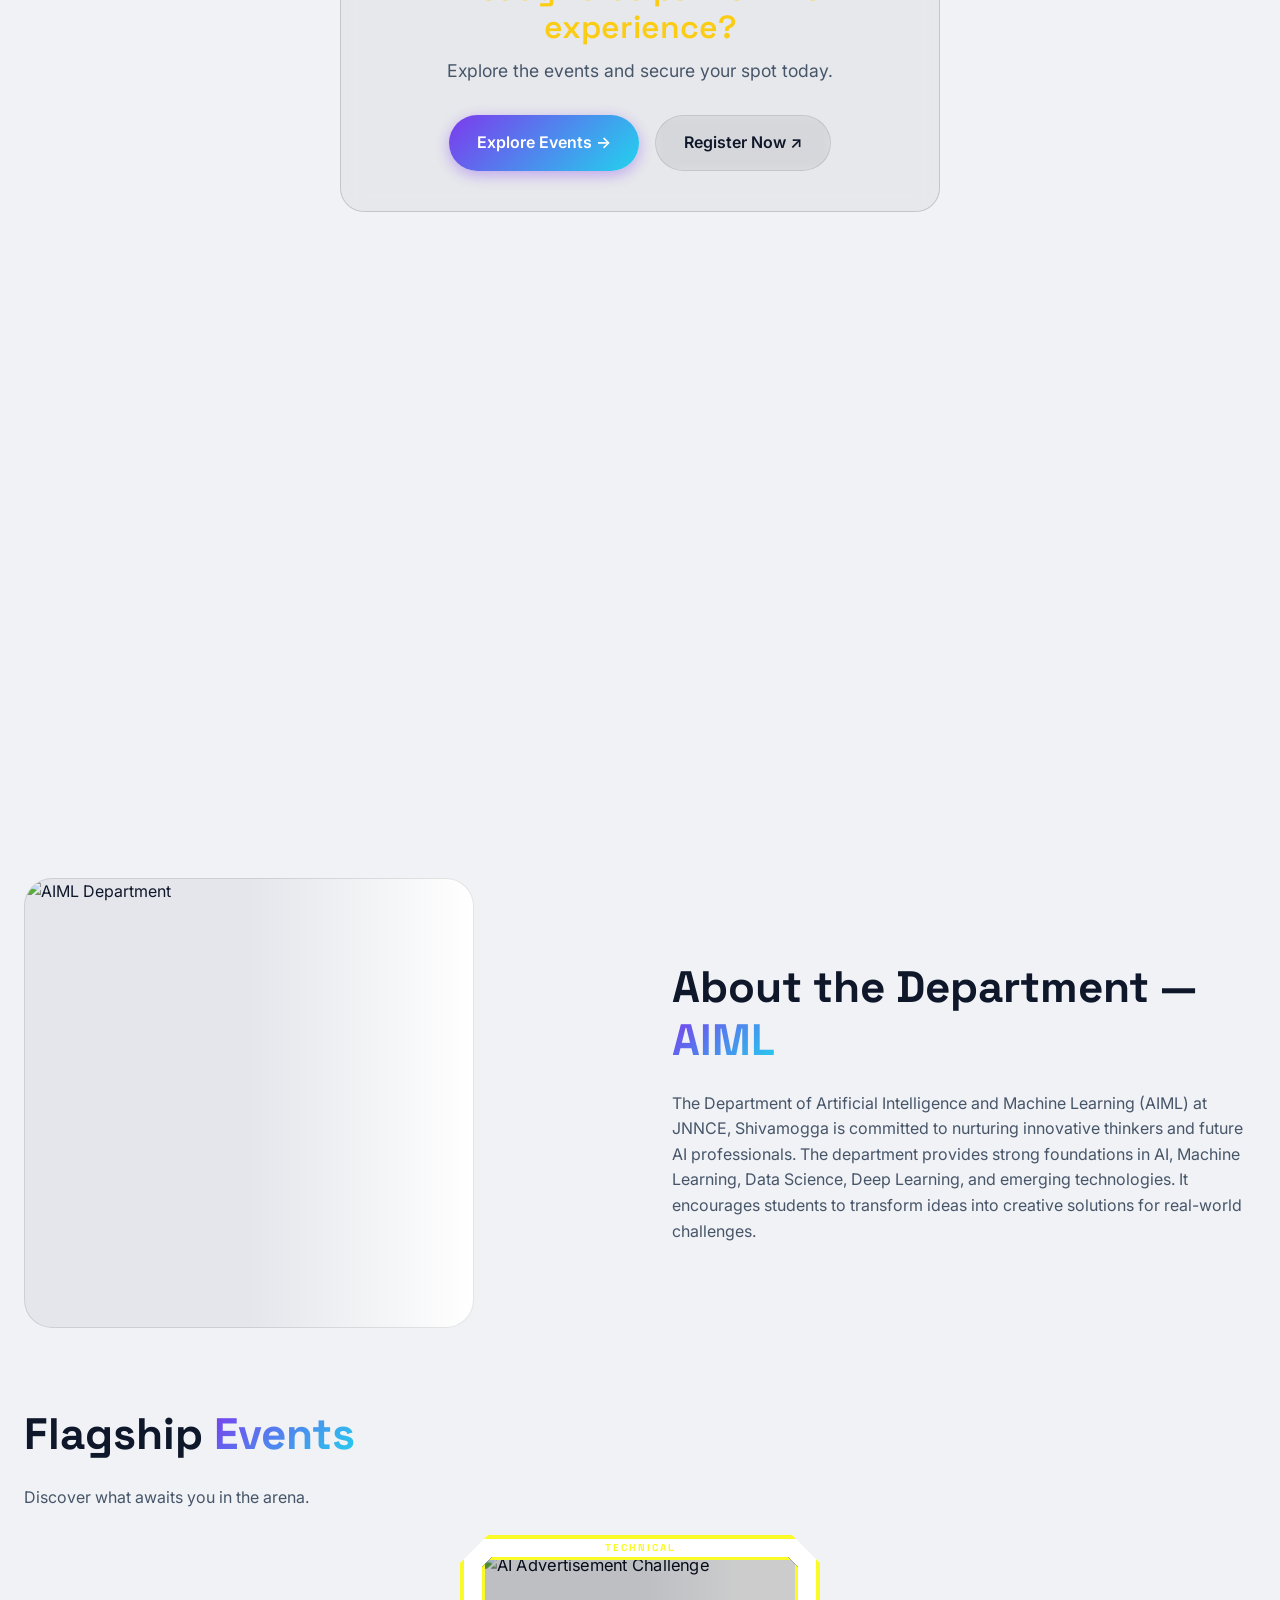
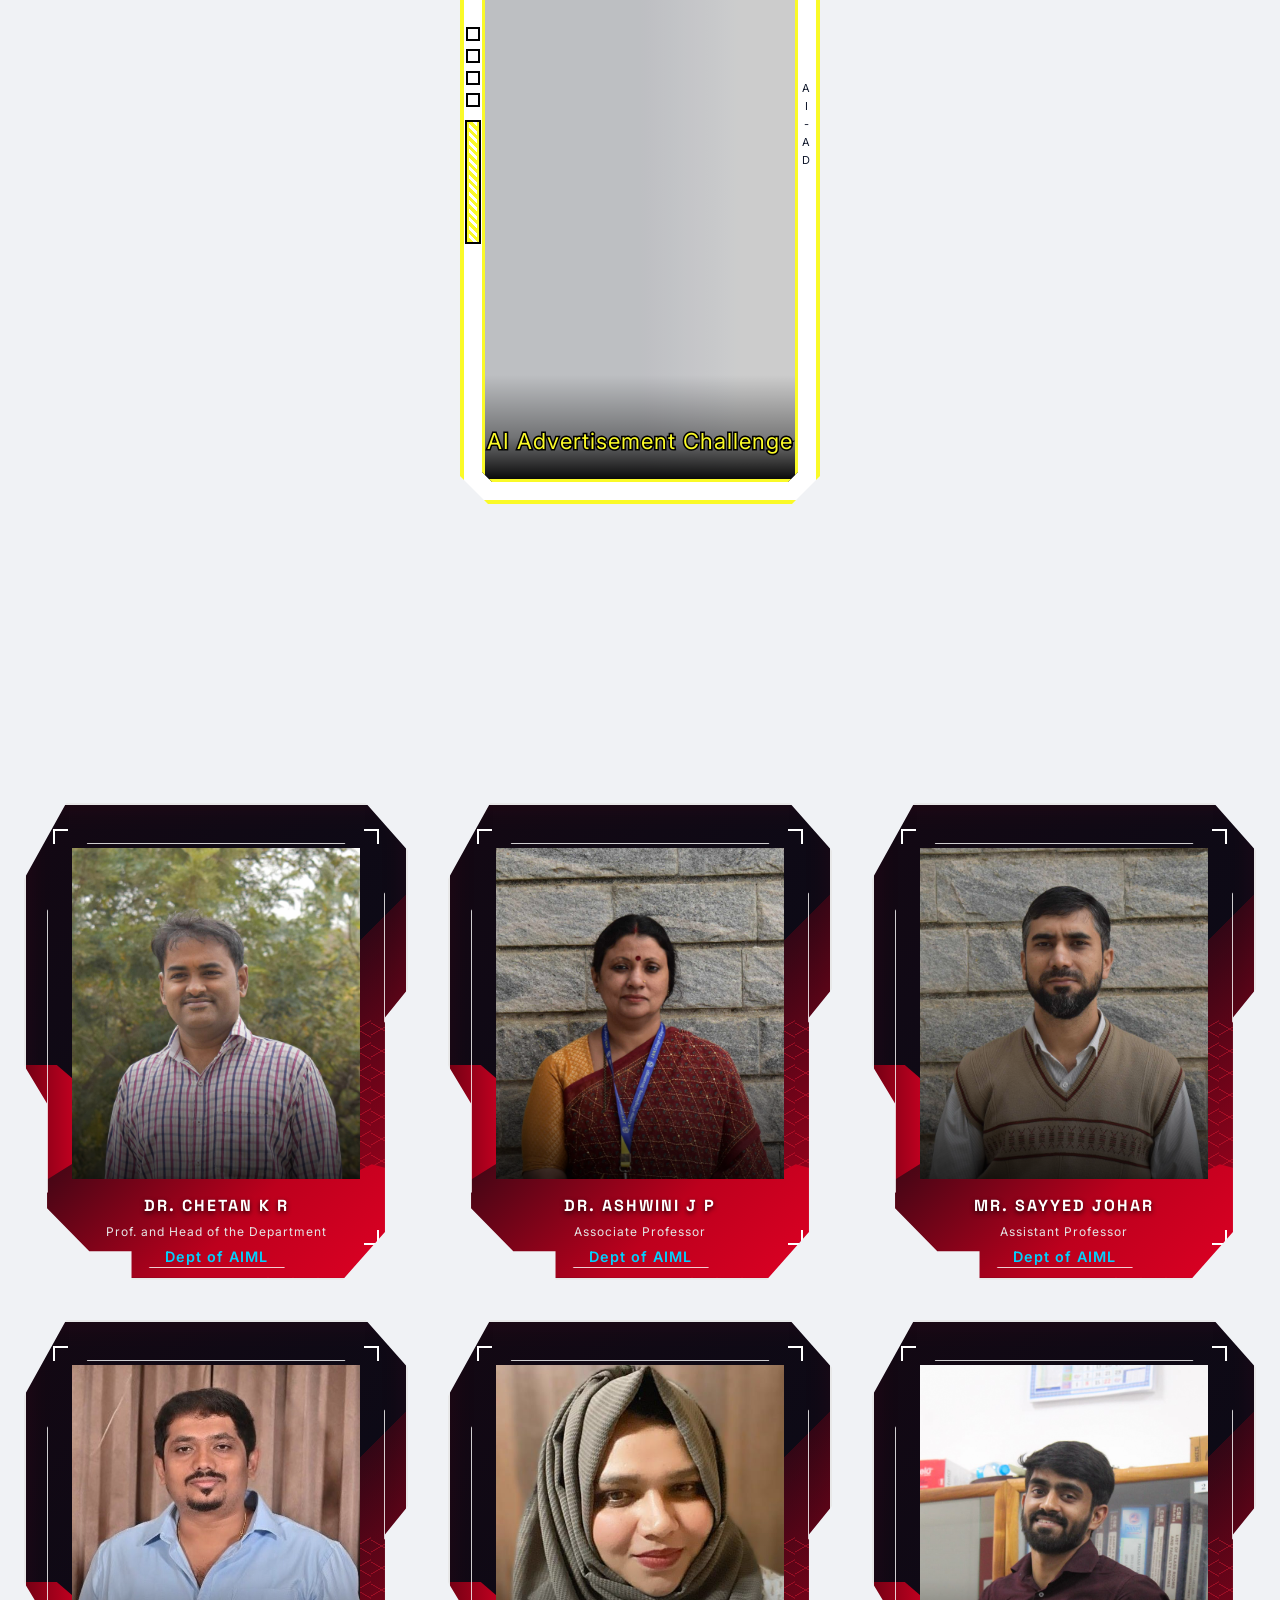
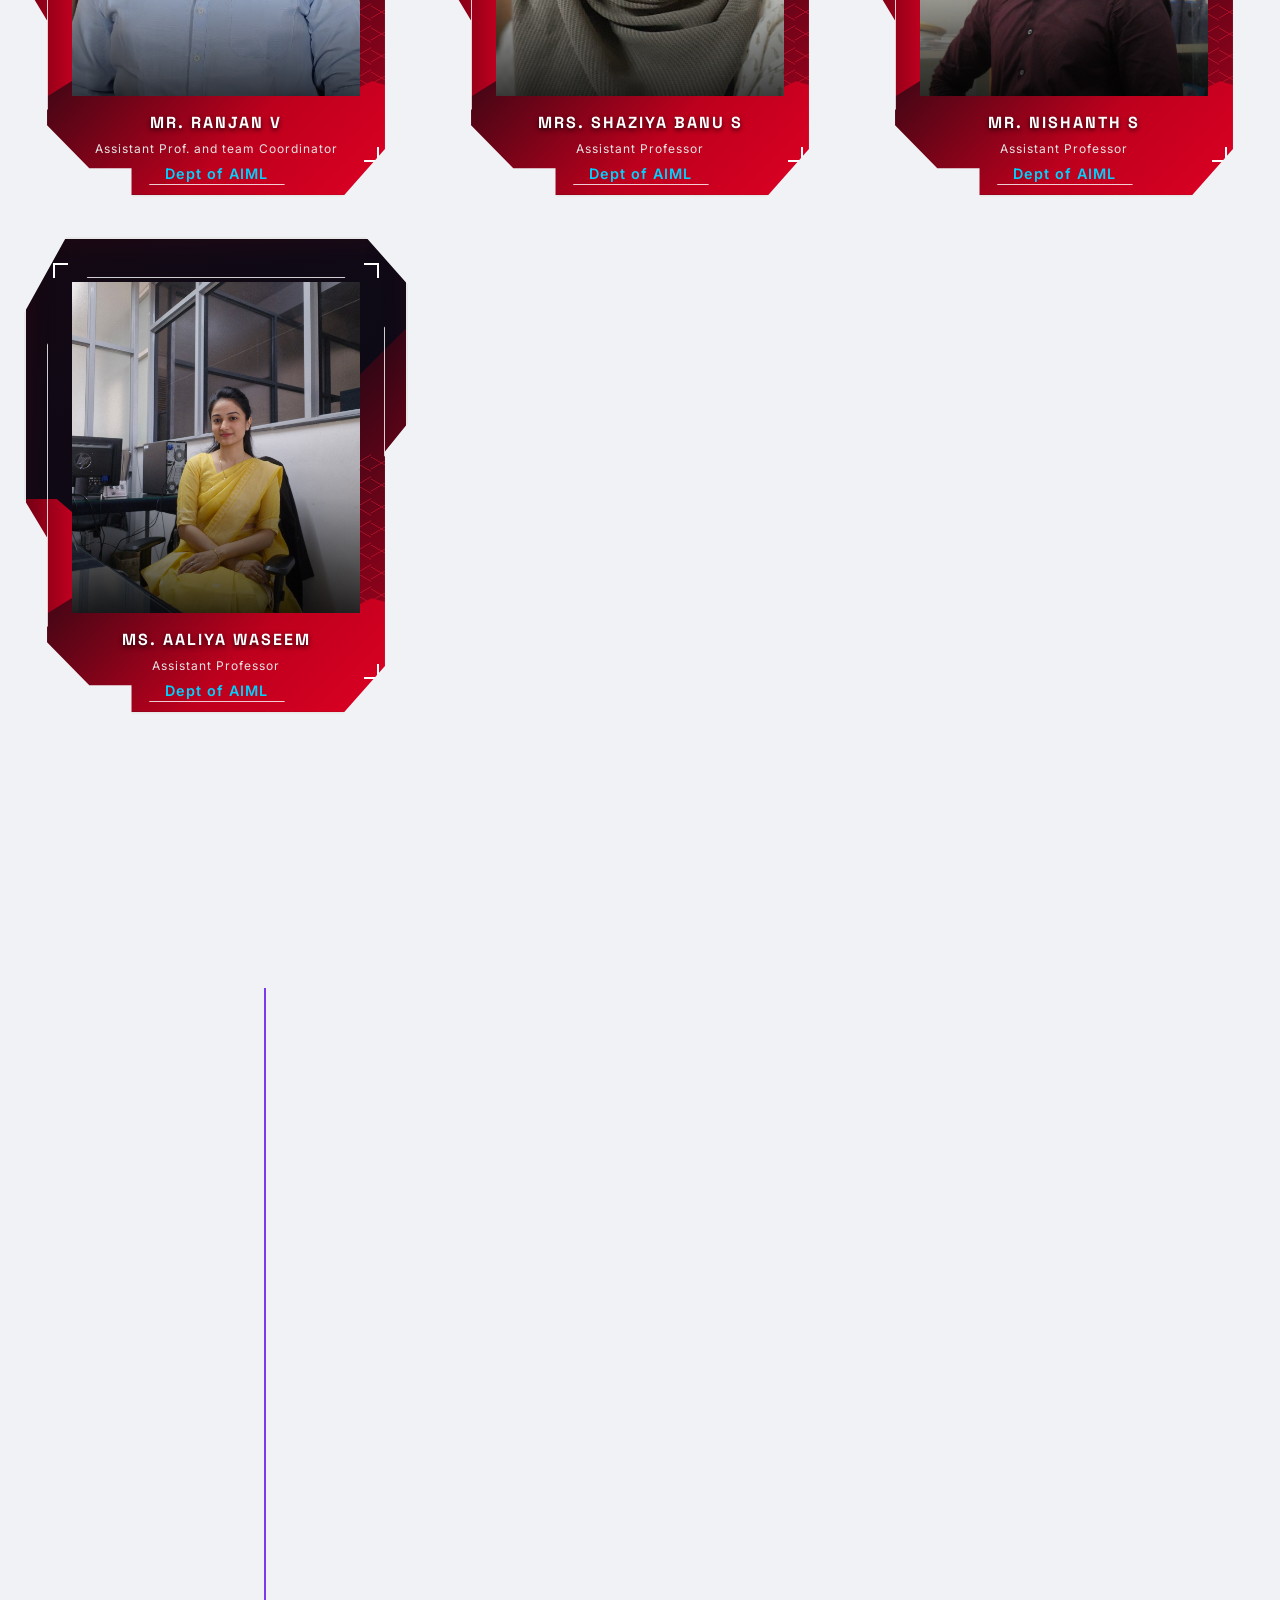
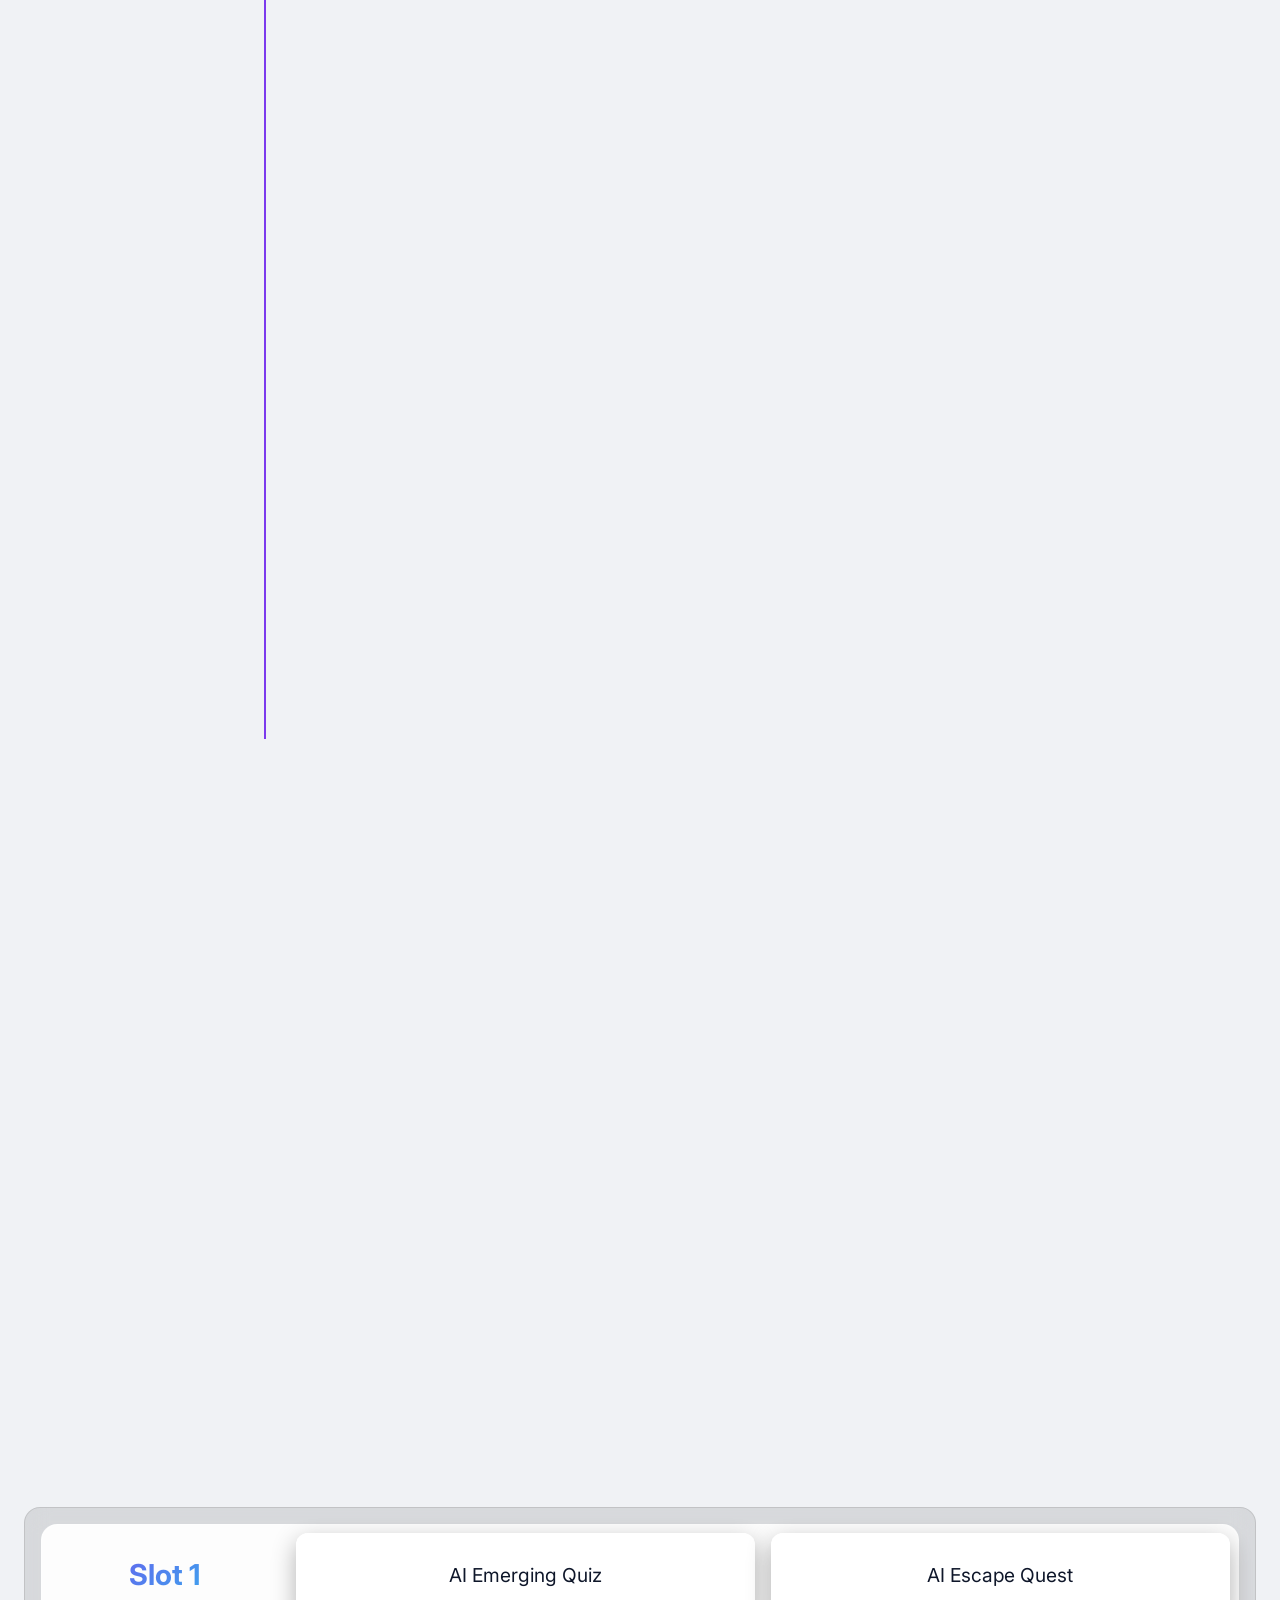
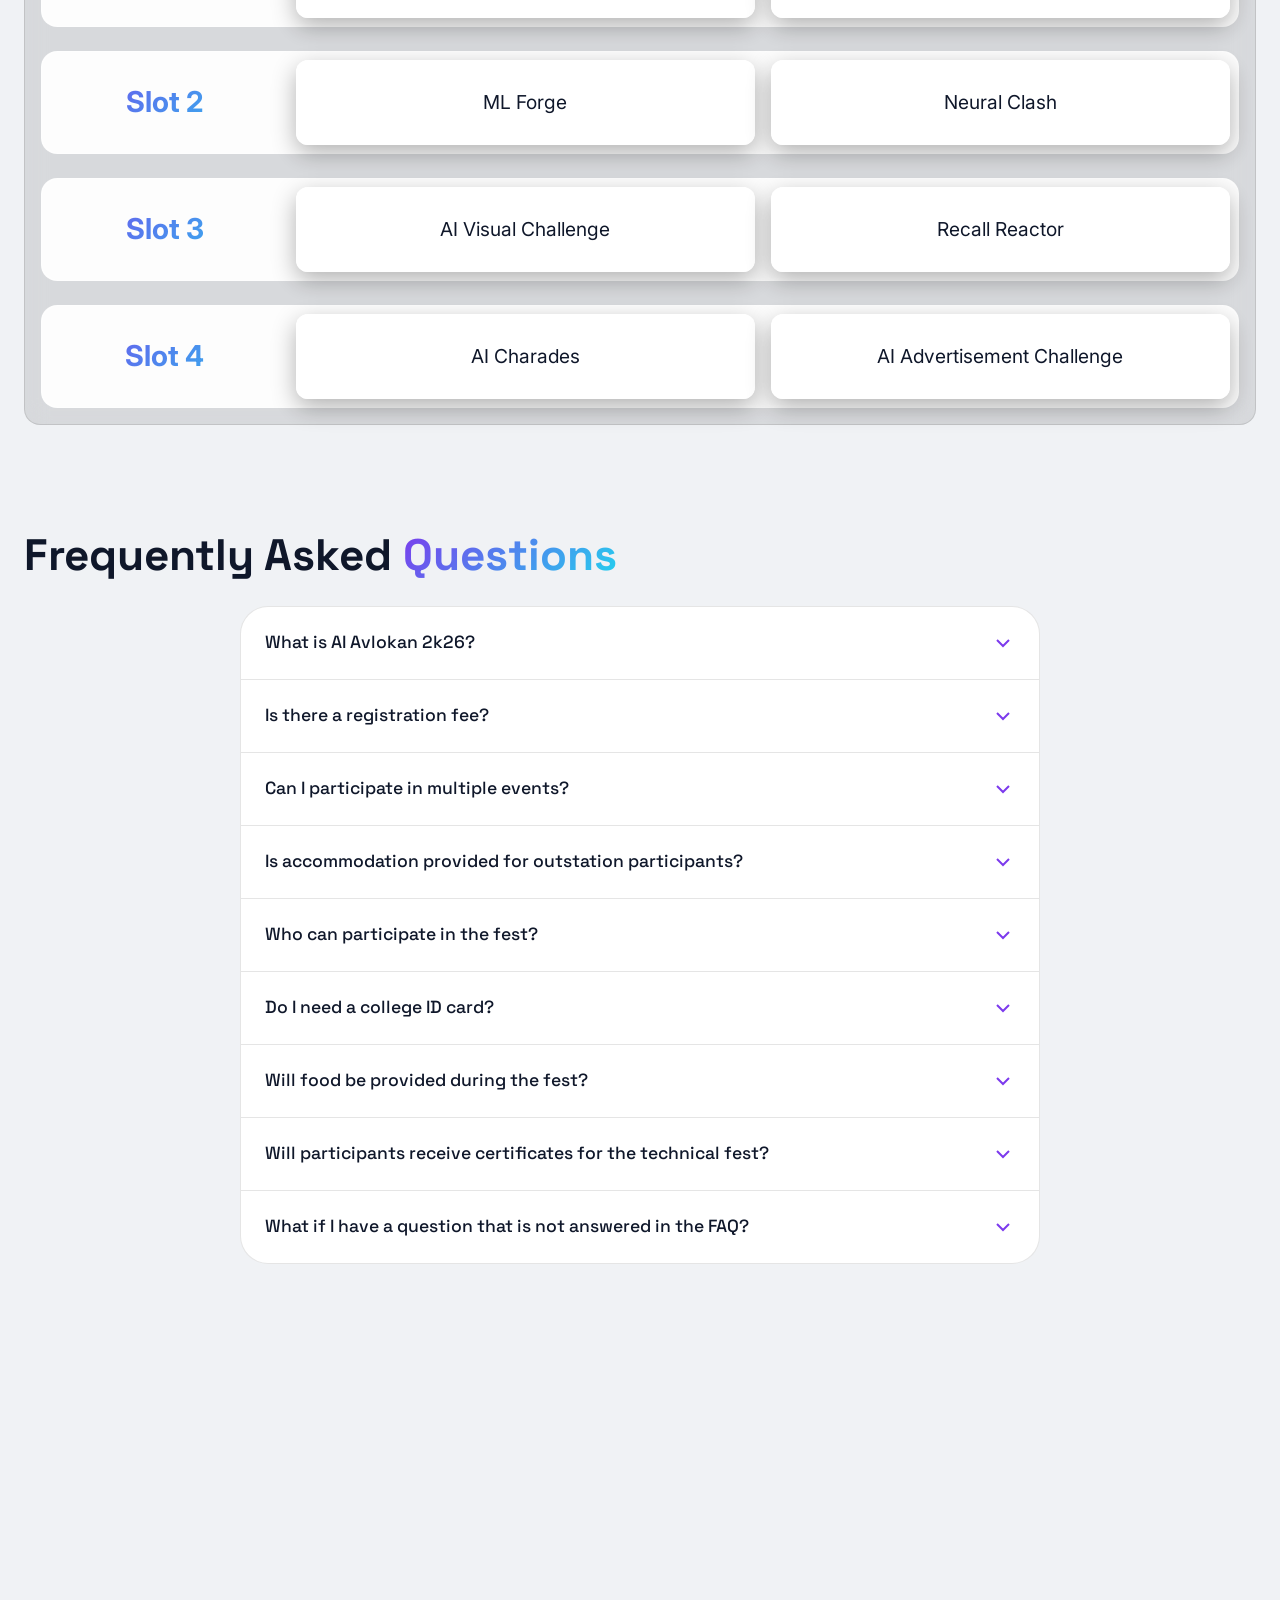
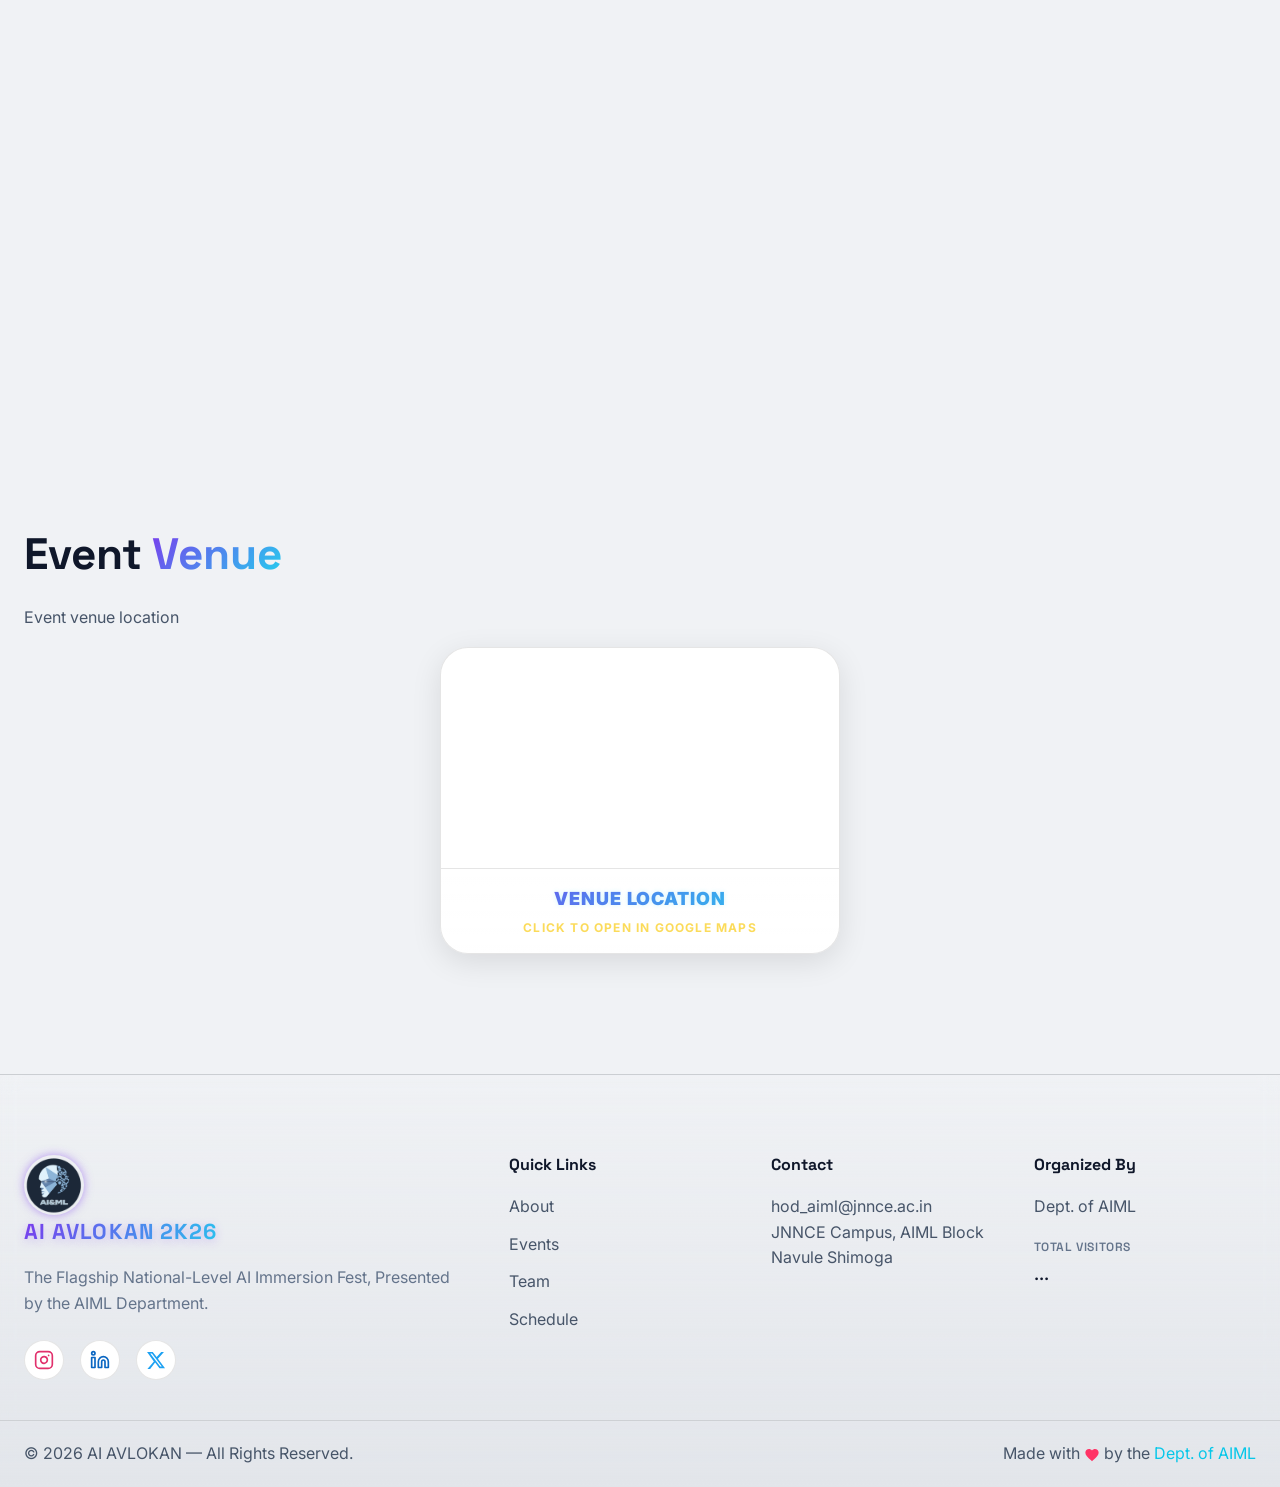
==== commit f8244884: "Global registration link and events filter removed" ====
--- a/index.html
+++ b/index.html
@@ -121,7 +121,8 @@
         <a href="#schedule">Schedule</a>
         <a href="#faq">FAQ</a>
         <a href="#contact">Contact</a>
-        <a href="#register" class="btn btn-primary mobile-nav-cta" style="color: white;">Register Now</a>
+        <a href="#register" class="btn btn-primary mobile-nav-cta registration-btn" style="color: white;">Register
+          Now</a>
       </div>
 
       <div class="nav-actions">
@@ -137,7 +138,7 @@
               d="M20.74,17.26A10,10,0,1,1,6.74,3.26a1,1,0,0,1,1,1.21,8,8,0,1,0,11.83,11.83A1,1,0,0,1,20.74,17.26Z" />
           </svg>
         </button>
-        <a href="#register" class="btn btn-primary nav-cta">Register Now</a>
+        <a href="#register" class="btn btn-primary nav-cta registration-btn">Register Now</a>
         <div class="burger-wrap">
           <button class="menu-toggle burger" aria-label="Toggle menu" aria-expanded="false">
             <div class="lines">
@@ -237,7 +238,7 @@
           </div>
           <div class="cyber-stat-info" data-aos="fade-left">
             <h2 class="stat-number" data-target="8" data-suffix=" Events">0</h2>
-            <p>Technical & Non-Technical</p>
+            <p>Technical Competitions</p>
           </div>
         </div>
         <div class="cyber-stat-panel" data-aos="fade-right">
@@ -264,7 +265,7 @@
         <p class="cta-subtext">Explore the events and secure your spot today.</p>
         <div class="cta-buttons">
           <a href="events.html" class="cta-btn-primary">Explore Events &rarr;</a>
-          <a href="#register" class="cta-btn-secondary">Register Now &nearr;</a>
+          <a href="#register" class="cta-btn-secondary registration-btn">Register Now &nearr;</a>
         </div>
       </div>
     </div>
@@ -761,6 +762,15 @@
       <div class="footer-col">
         <h4>Organized By</h4>
         <p><a href="https://jnnce.ac.in/jnndemo/depaiml.html">Dept. of AIML</a></p>
+
+        <div class="counter-card" style="margin-top: 20px; display: flex; gap: 20px; text-align: left;">
+          <div class="counter-item">
+            <h3
+              style="margin: 0 0 8px 0; font-size: 12px; color: var(--text-muted); text-transform: uppercase; letter-spacing: 0.05em;">
+              Total Visitors</h3>
+            <p id="totalViews" style="margin: 0; font-size: 16px; font-weight: 700; color: var(--text-primary);">...</p>
+          </div>
+        </div>
       </div>
     </div>
     <div class="footer-bottom">
@@ -922,6 +932,7 @@
     })();
   </script>
   <script type="module" src="js/visitors.js"></script>
+  <script src="js/config.js"></script>
 </body>
 
 </html>
--- a/css/components.css
+++ b/css/components.css
@@ -2103,62 +2103,7 @@
   }
 }
 
-/* Event Filters */
-.event-filter-container {
-  display: flex;
-  justify-content: center;
-  align-items: center;
-  width: 100%;
-}
-
-.event-filter-pill {
-  position: relative;
-  display: inline-flex;
-  background: rgba(255, 255, 255, 0.03);
-  border: 1px solid rgba(255, 255, 255, 0.1);
-  border-radius: 40px;
-  padding: 4px;
-  box-shadow: 0 4px 20px rgba(0, 0, 0, 0.3);
-  backdrop-filter: blur(10px);
-}
-
-.filter-slider {
-  position: absolute;
-  top: 4px;
-  left: 4px;
-  height: calc(100% - 8px);
-  width: 0;
-  background: var(--accent-gradient);
-  border-radius: 30px;
-  transition: all 0.4s cubic-bezier(0.25, 1, 0.5, 1);
-  z-index: 0;
-  box-shadow: 0 0 15px rgba(124, 58, 237, 0.4);
-}
-
-.filter-tab {
-  position: relative;
-  z-index: 1;
-  background: transparent;
-  border: none;
-  color: var(--text-secondary);
-  font-family: var(--font-heading);
-  font-weight: 600;
-  font-size: 0.7rem;
-  padding: 10px 24px;
-  border-radius: 30px;
-  cursor: pointer;
-  transition: color 0.3s ease;
-  outline: none;
-  letter-spacing: 1px;
-}
-
-.filter-tab:hover {
-  color: var(--text-primary);
-}
-
-.filter-tab.active {
-  color: #fff;
-}
+
 
 @media (min-width: 768px) {
   .team-card .member-name {
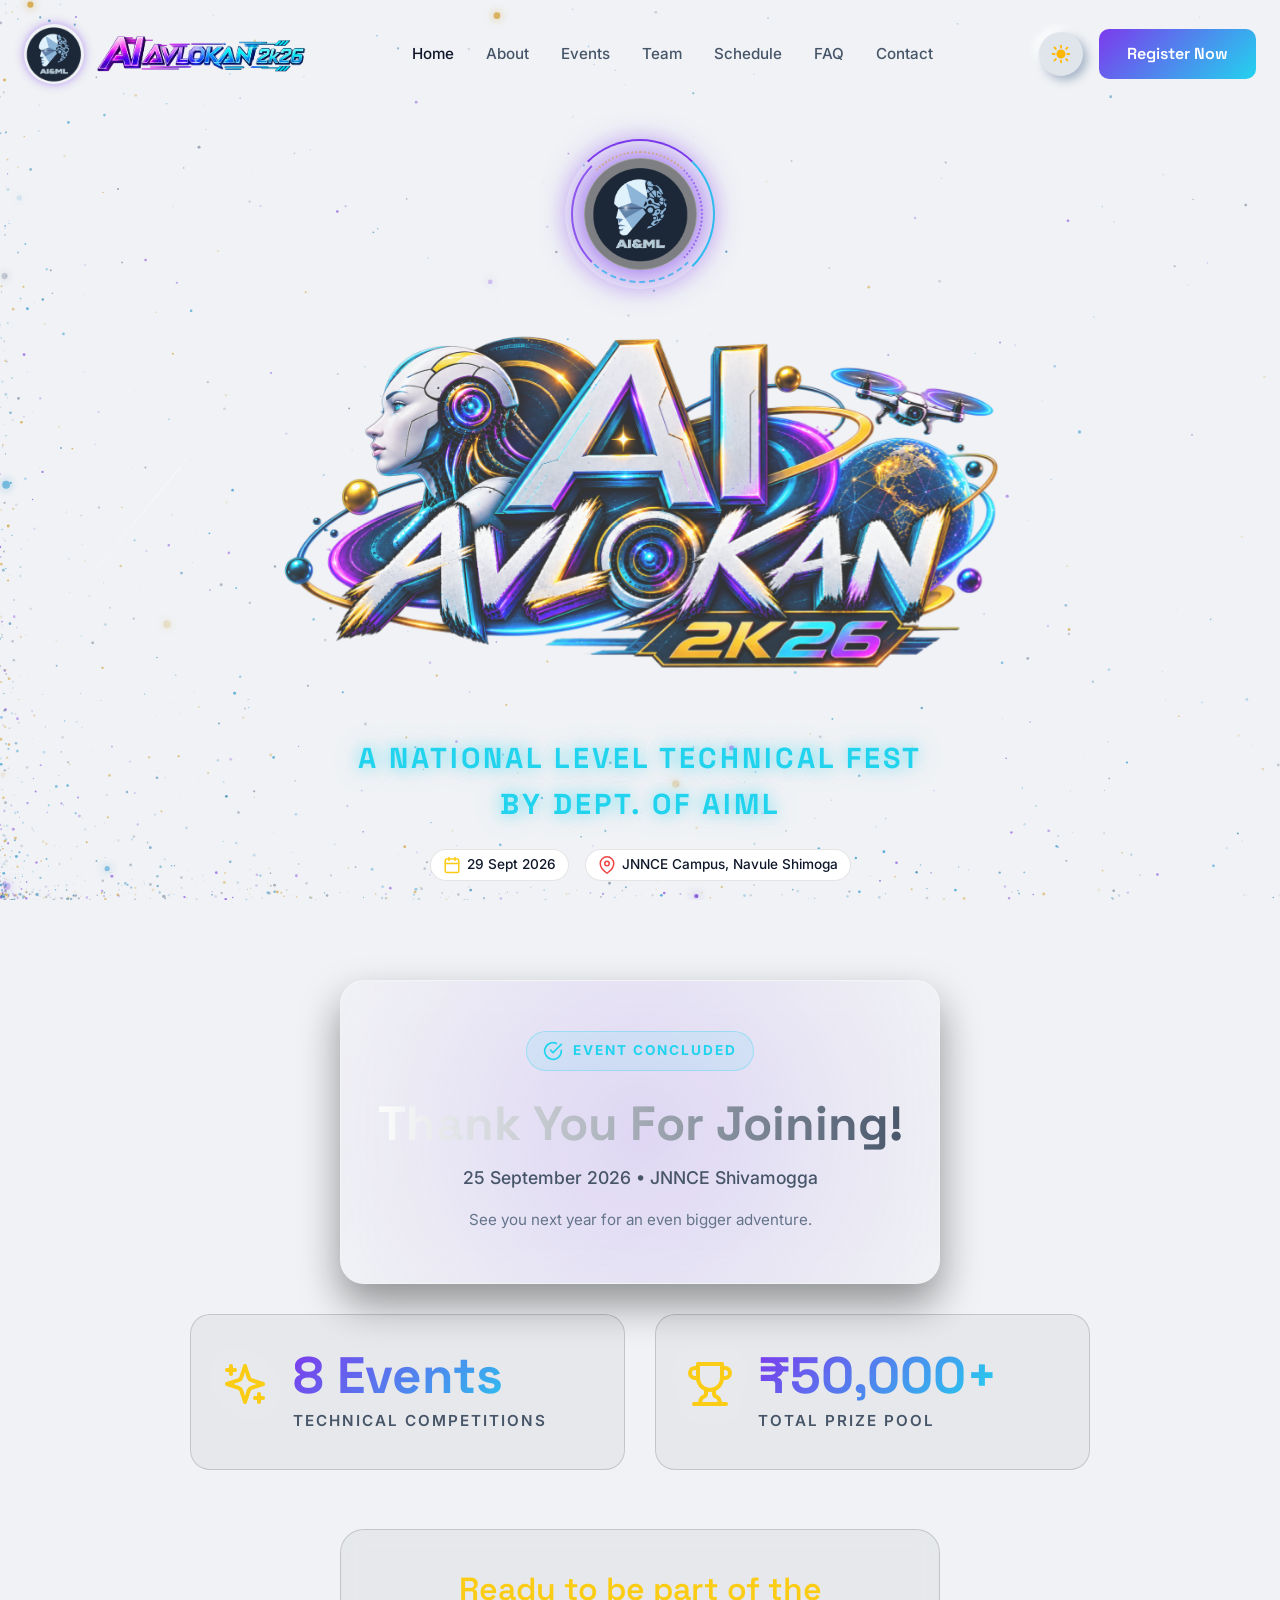
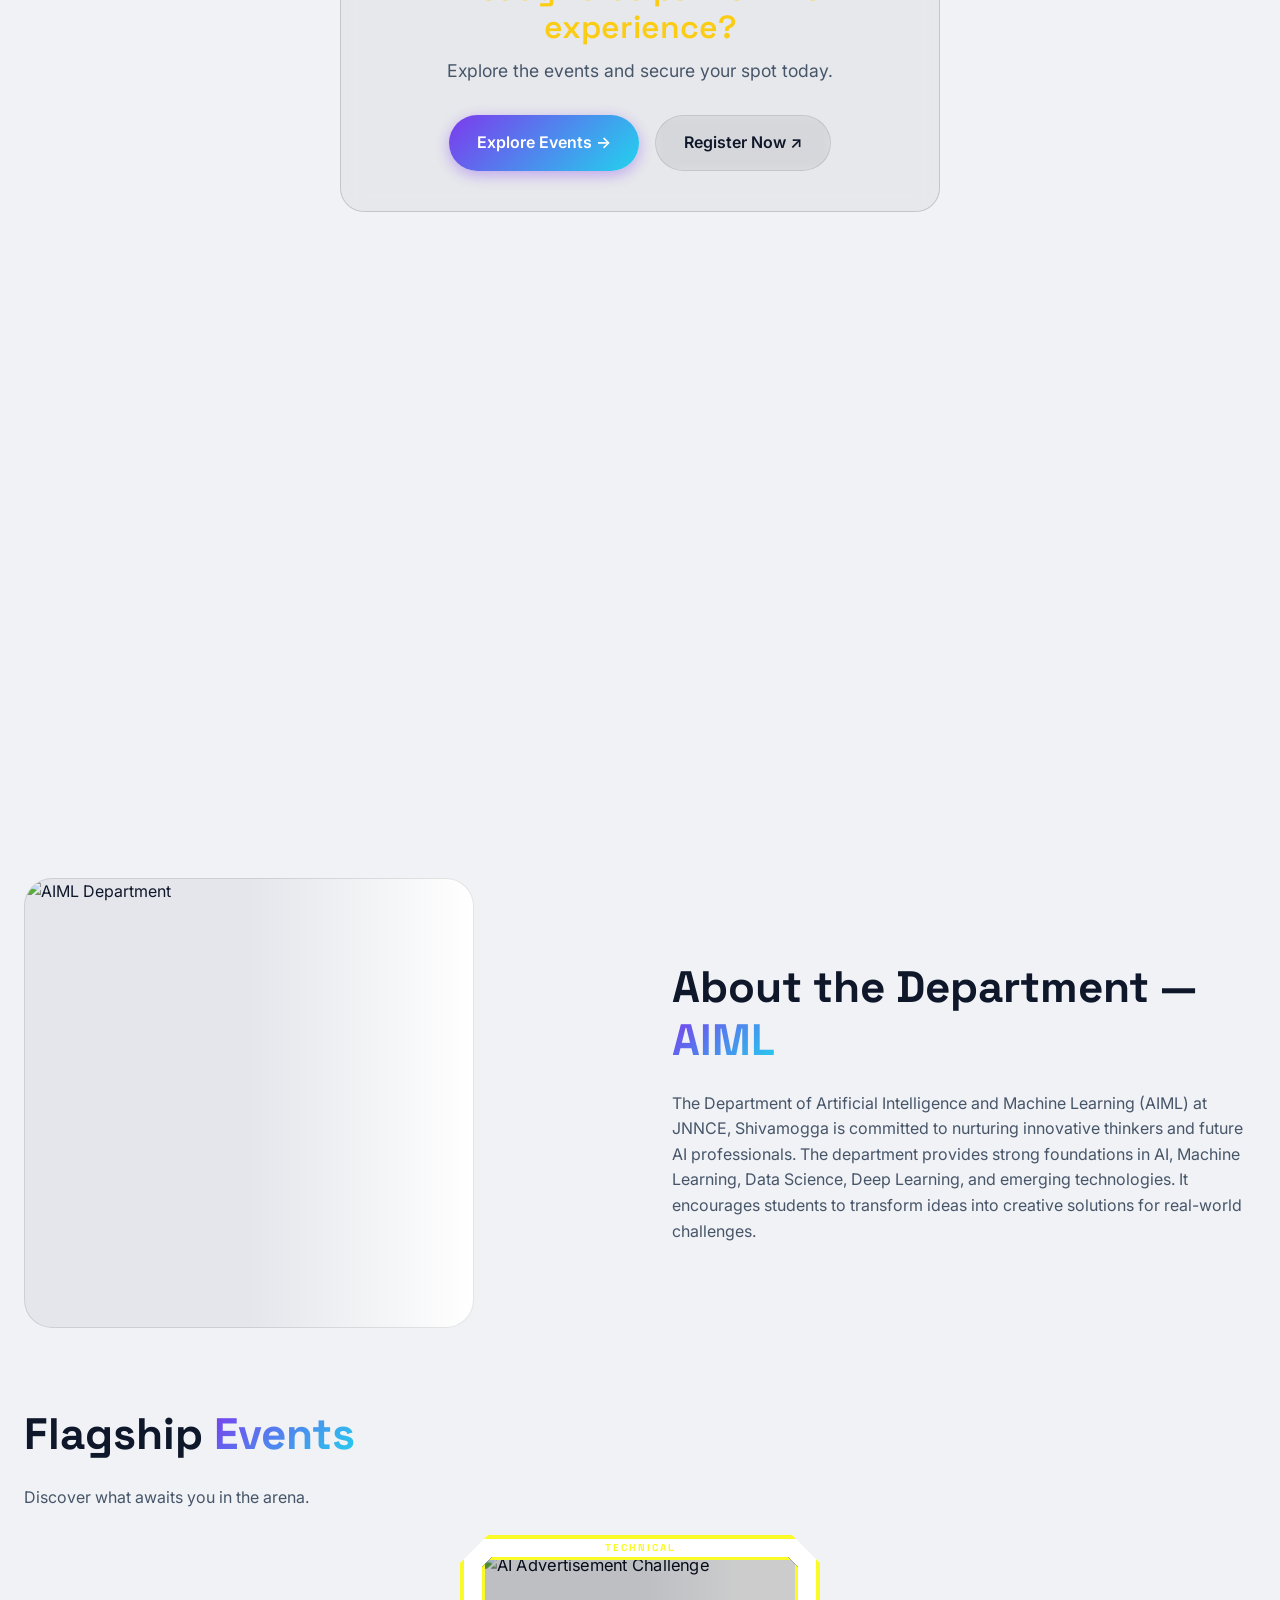
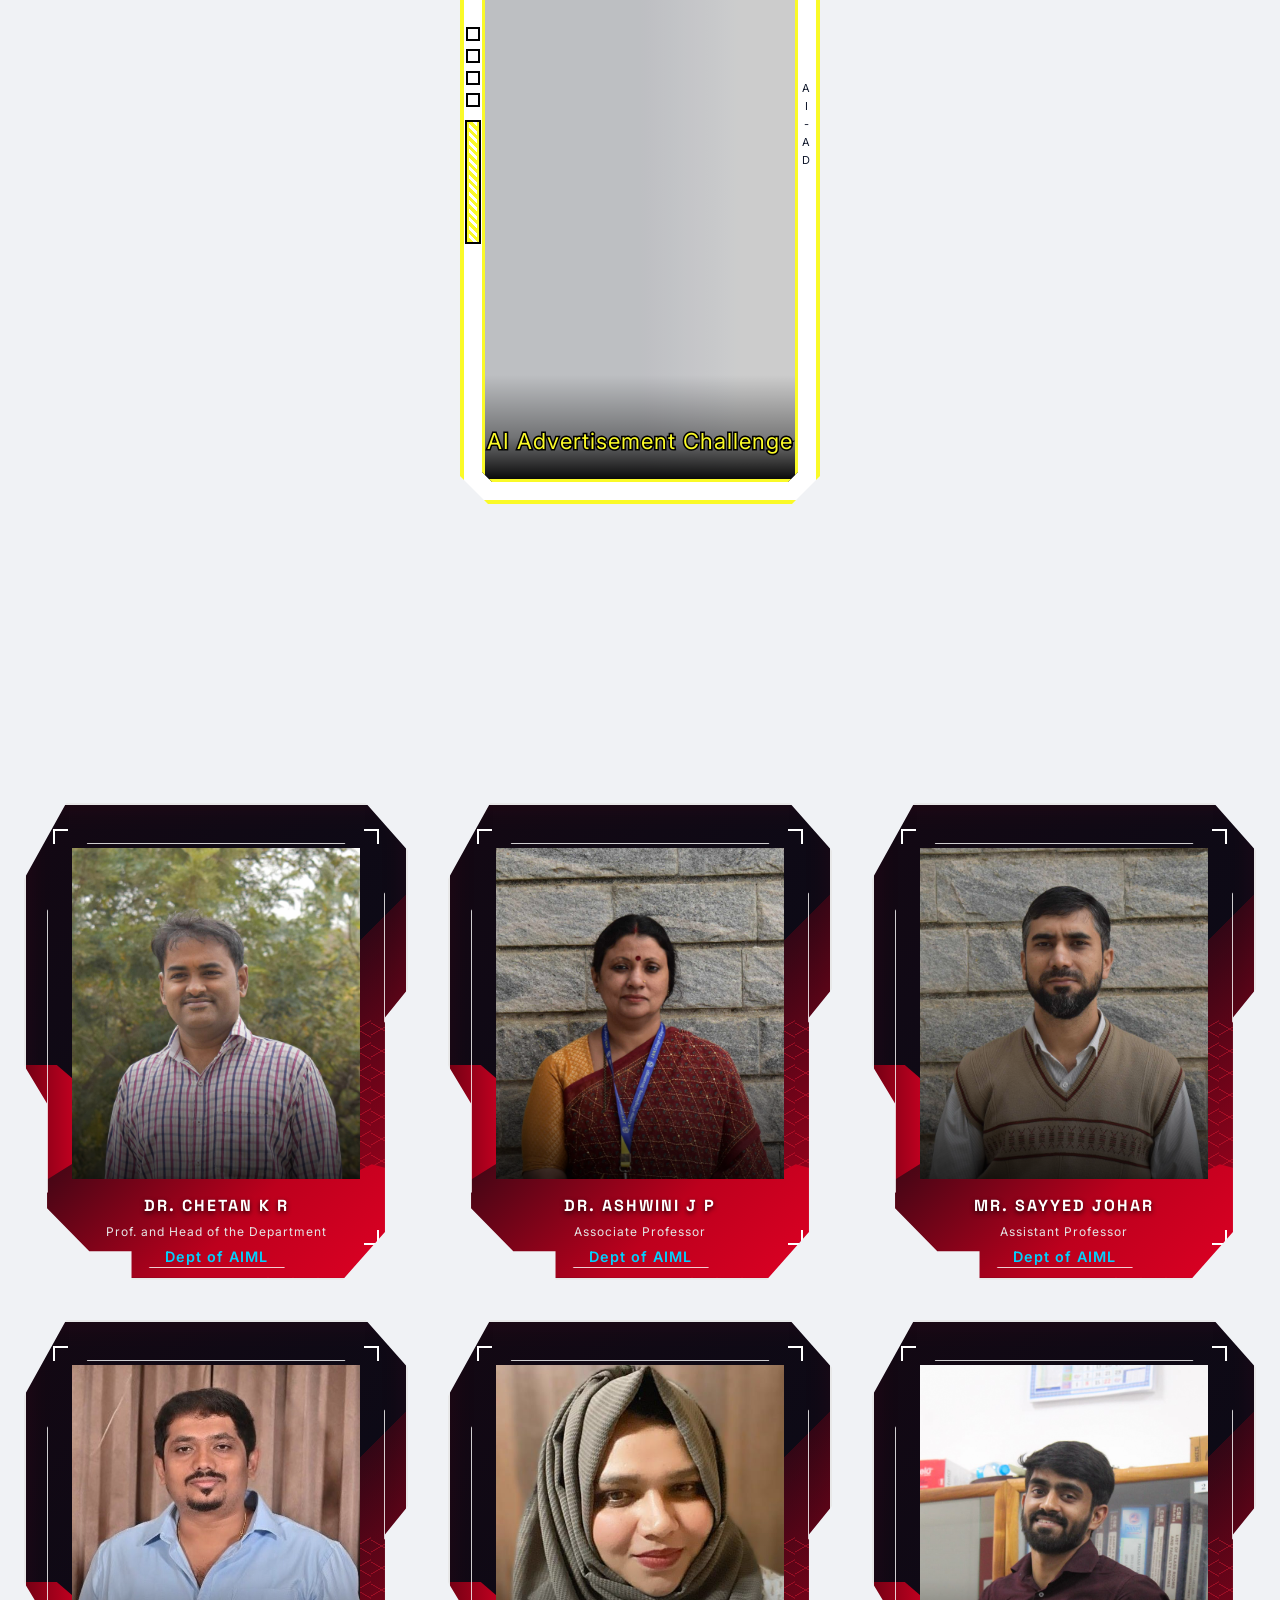
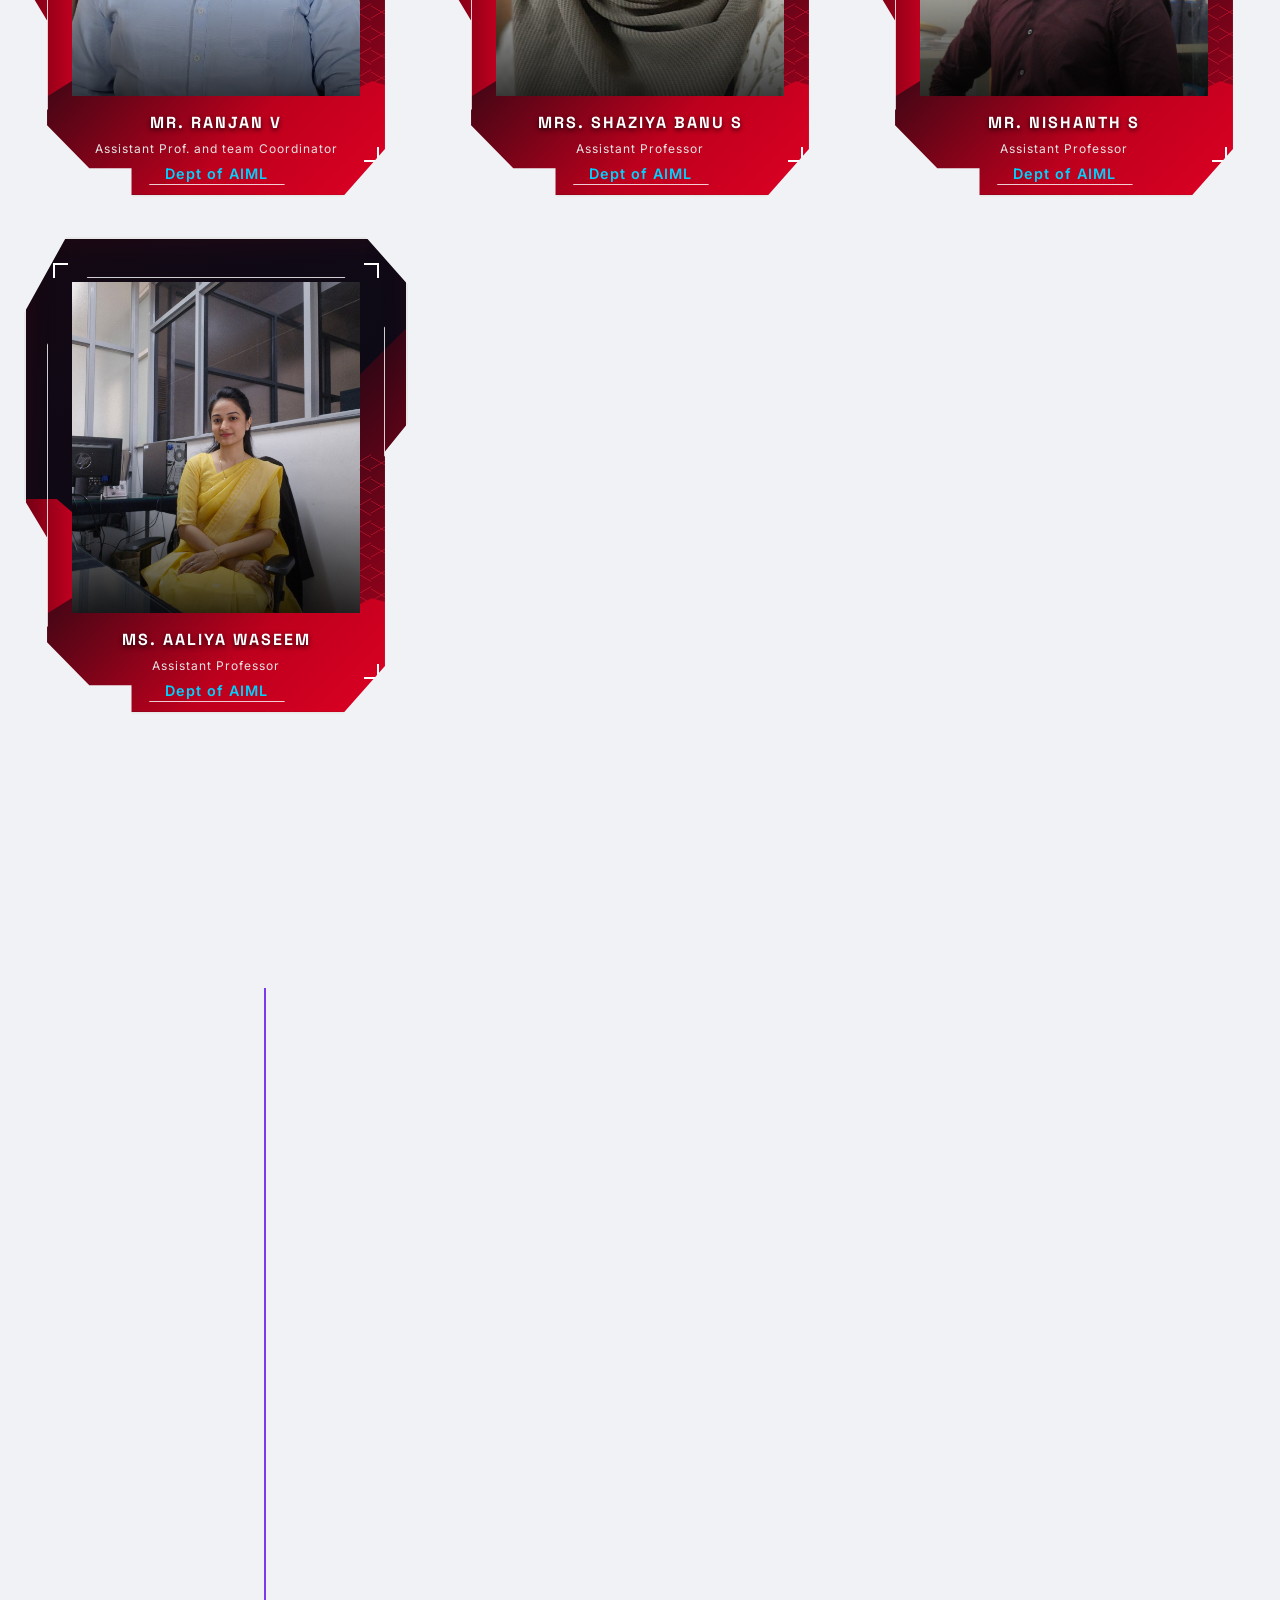
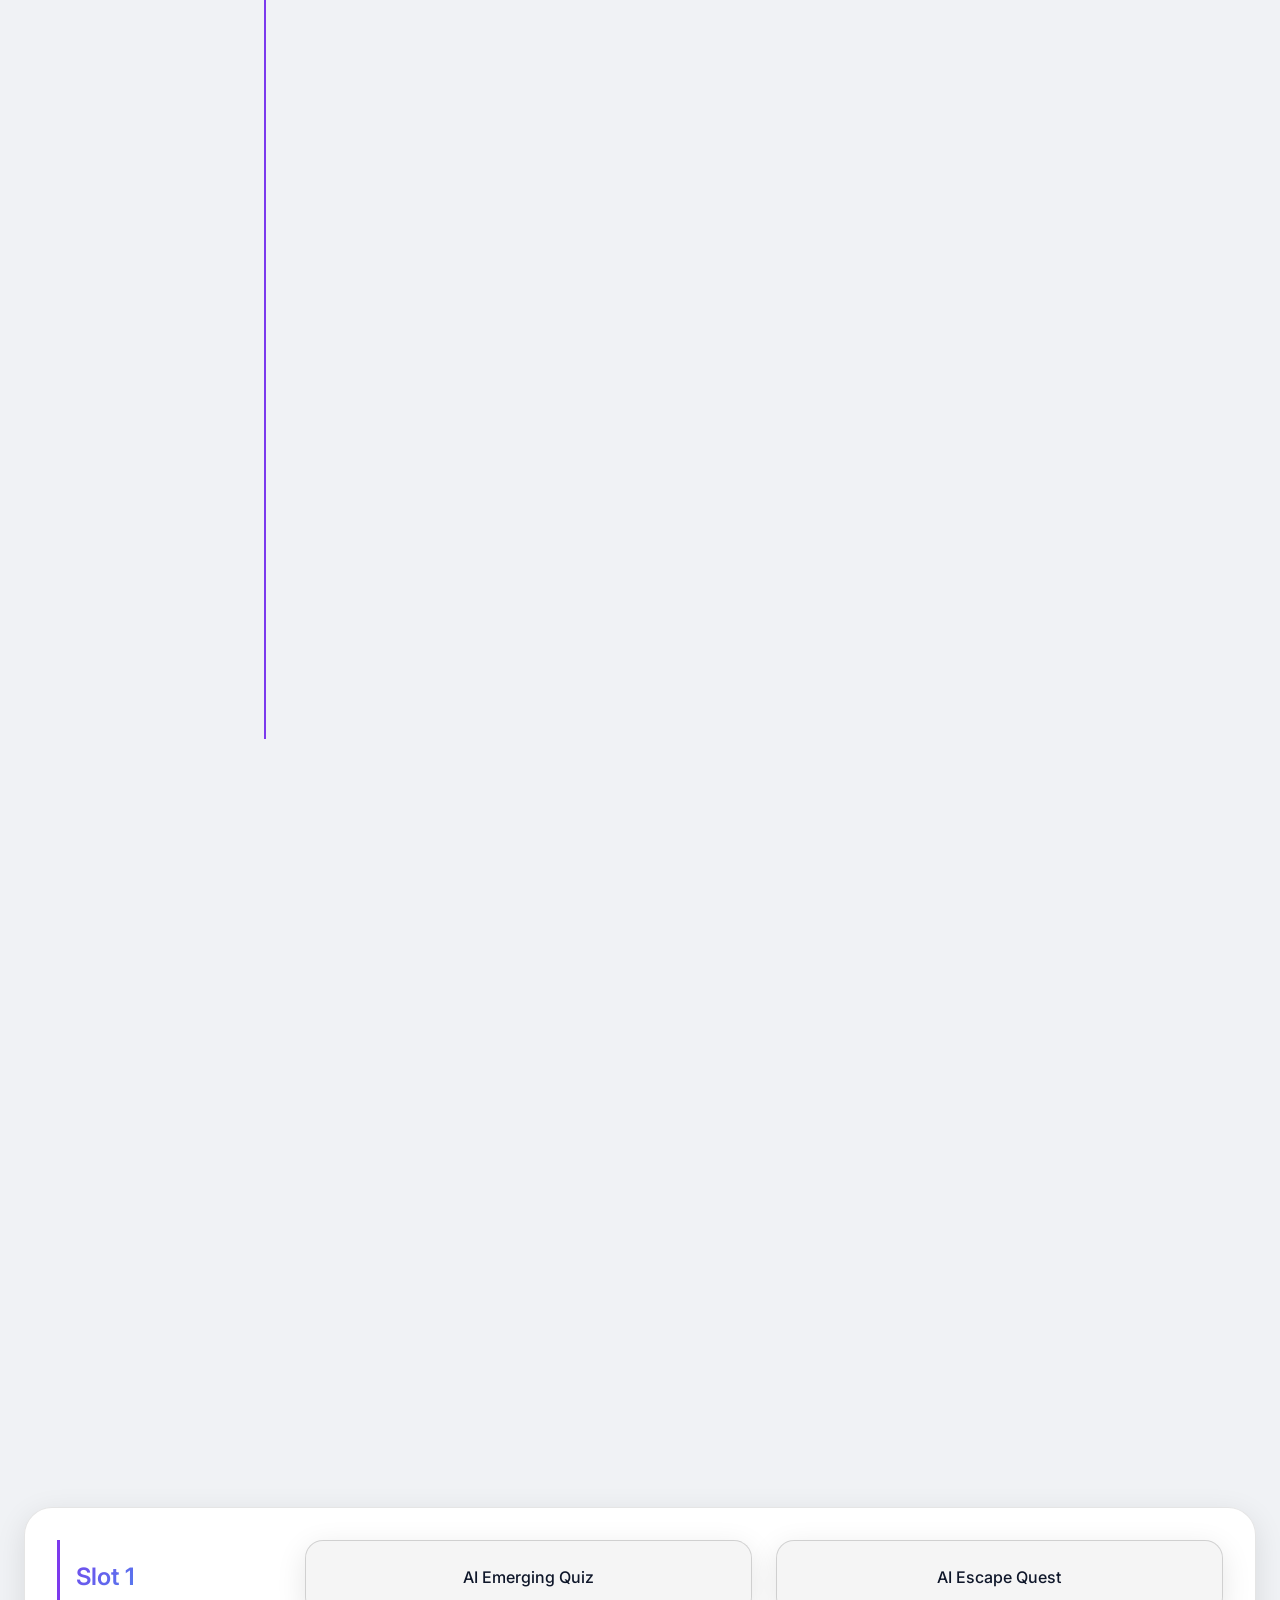
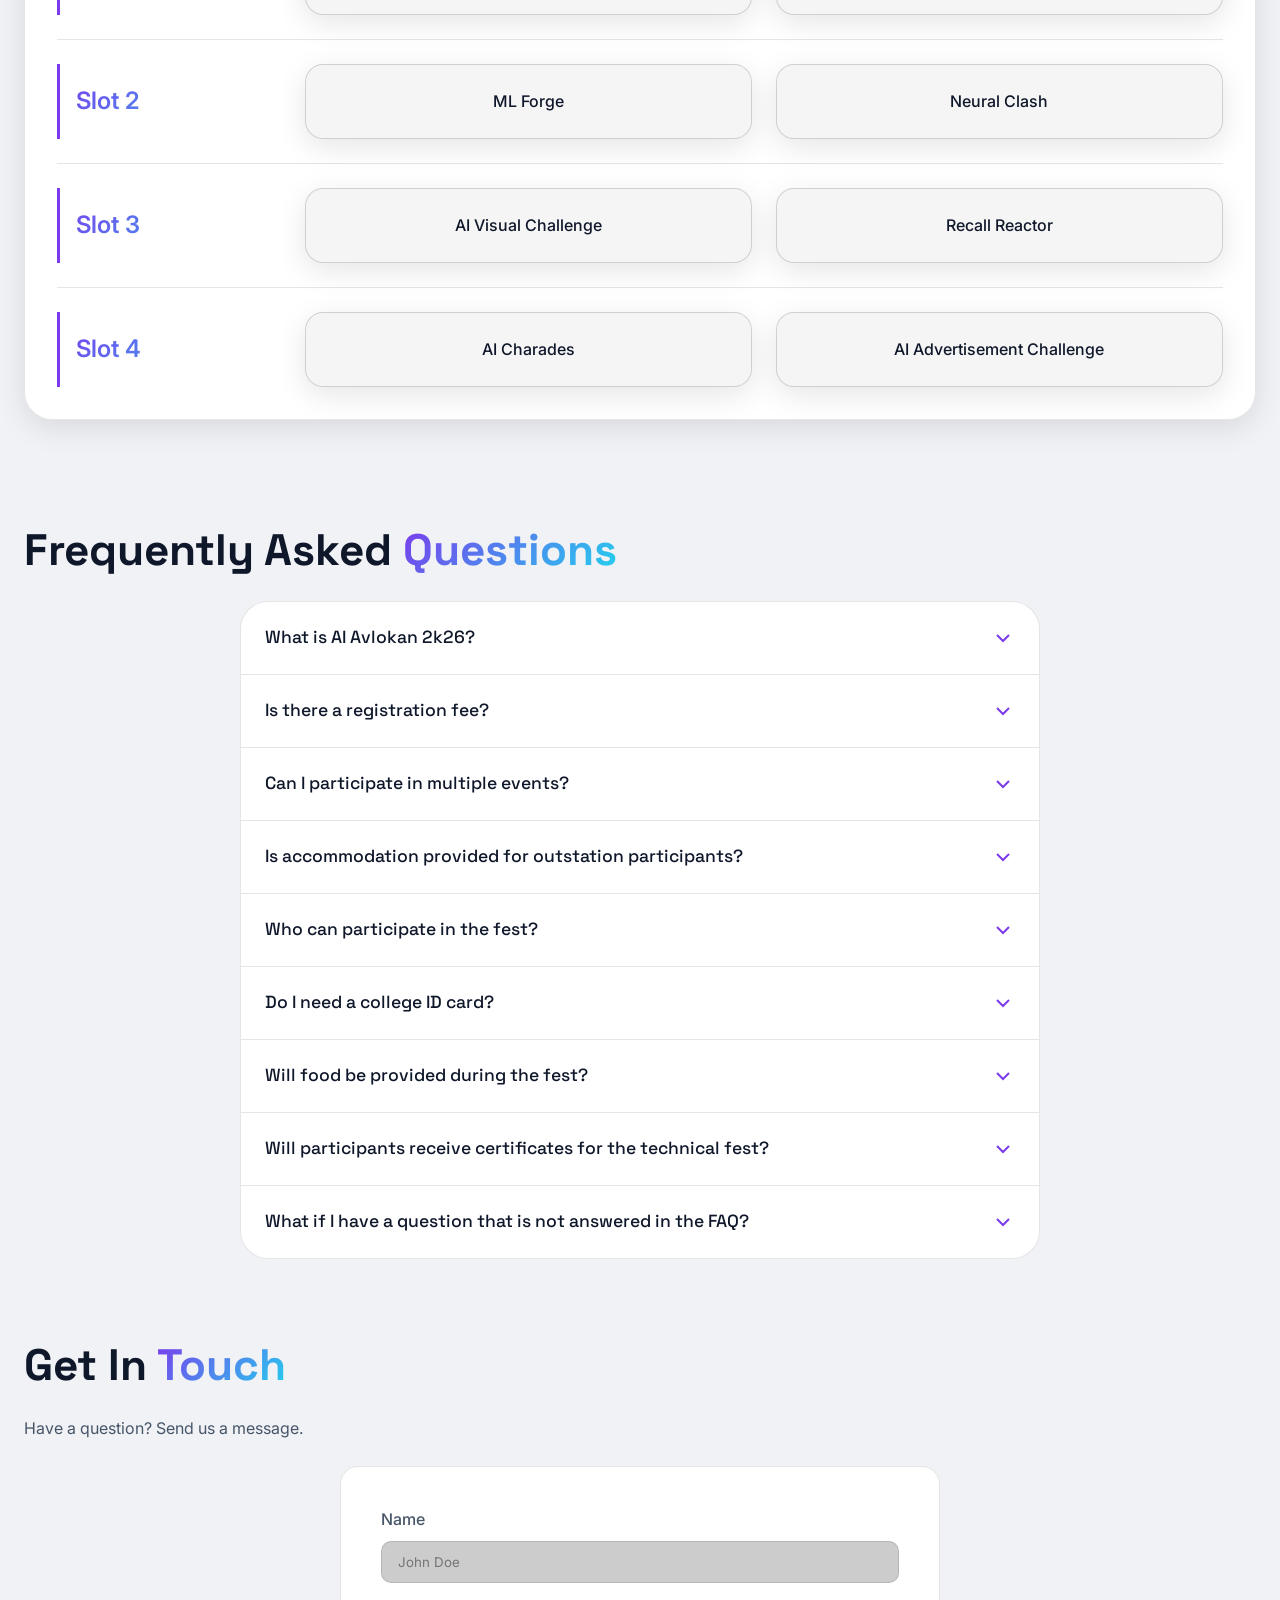
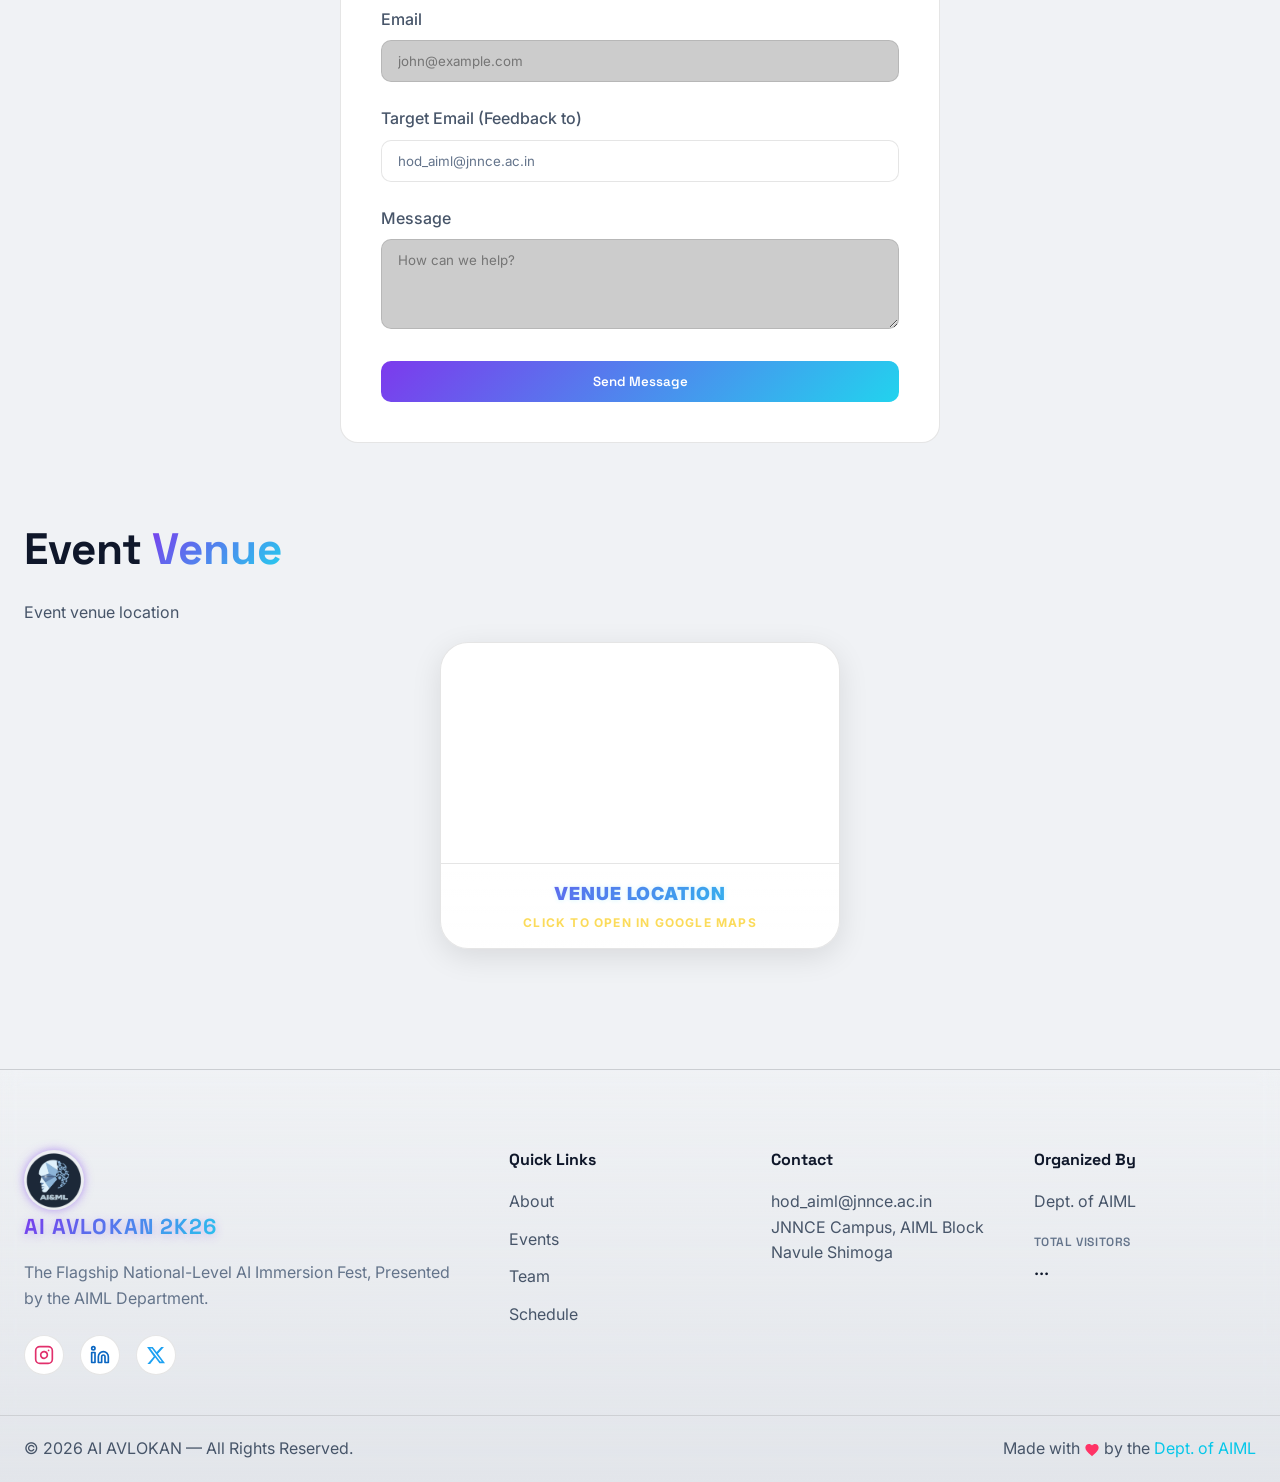
==== commit f9963a99: "slot UI change" ====
--- a/index.html
+++ b/index.html
@@ -483,8 +483,8 @@
       </div>
       <div class="fee-note glass-panel reveal"
         style="margin-top: 2rem; padding: 1.5rem; text-align: center; border-radius: 12px;">
-        <p style="margin: 0; font-size: 1.2rem; font-weight: 500;"><em>The above fee structure will include Breakfast +
-            Lunch + Snacks</em></p>
+        <p style="margin: 0; font-size: 1.2rem; font-weight: 500;"><em>The above fee structure will include <strong
+              style="color: #f0cc00ff;">Breakfast + Lunch + Snacks</strong></em></p>
         <p style="margin: 0; font-size: 1.2rem; font-weight: 500;">
           Each event is limited to <strong style="color: #f0cc00ff;">50 teams</strong> and registrations will be
           accepted on a
@@ -499,38 +499,40 @@
     <div class="container">
       <div class="section-header reveal">
         <h2>Event <span class="gradient-text">Slots</span></h2>
-        <p style="padding-bottom: 25px;">The slots below illustrate the event schedule, with the two events listed in
-          each slot taking place in parallel.
+        <p style="padding-bottom: 25px; color: var(--text-secondary);">
+          The slots below illustrate the event schedule, with the two events listed in each slot taking place in
+          parallel.
         </p>
       </div>
-      <div class="slots-container glass-panel reveal">
+
+      <div class="slots-container reveal">
 
         <!-- Slot 1 -->
-        <div class="slot-row glass-panel">
+        <div class="slot-row">
           <div class="slot-name gradient-text">Slot 1</div>
-          <div class="slot-event glass-panel">AI Emerging Quiz</div>
-          <div class="slot-event glass-panel">AI Escape Quest</div>
+          <div class="slot-event">AI Emerging Quiz</div>
+          <div class="slot-event">AI Escape Quest</div>
         </div>
 
         <!-- Slot 2 -->
-        <div class="slot-row glass-panel">
+        <div class="slot-row">
           <div class="slot-name gradient-text">Slot 2</div>
-          <div class="slot-event glass-panel">ML Forge</div>
-          <div class="slot-event glass-panel">Neural Clash</div>
+          <div class="slot-event">ML Forge</div>
+          <div class="slot-event">Neural Clash</div>
         </div>
 
         <!-- Slot 3 -->
-        <div class="slot-row glass-panel">
+        <div class="slot-row">
           <div class="slot-name gradient-text">Slot 3</div>
-          <div class="slot-event glass-panel">AI Visual Challenge</div>
-          <div class="slot-event glass-panel">Recall Reactor</div>
+          <div class="slot-event">AI Visual Challenge</div>
+          <div class="slot-event">Recall Reactor</div>
         </div>
 
         <!-- Slot 4 -->
-        <div class="slot-row glass-panel">
+        <div class="slot-row">
           <div class="slot-name gradient-text">Slot 4</div>
-          <div class="slot-event glass-panel">AI Charades</div>
-          <div class="slot-event glass-panel">AI Advertisement Challenge</div>
+          <div class="slot-event">AI Charades</div>
+          <div class="slot-event">AI Advertisement Challenge</div>
         </div>
 
       </div>
--- a/css/style.css
+++ b/css/style.css
@@ -355,68 +355,99 @@
   }
 }
 
-/* Slots Section CSS */
+/* --- Slots Section Styling --- */
+
 .slots-container {
   display: flex;
   flex-direction: column;
-  gap: 1.5rem;
-  border-radius: 16px;
-  padding: clamp(0.5rem, 2vw, 1rem);
-  background: var(--bg-alt, rgba(0, 0, 0, 0.1));
-}
+  gap: 0; 
+  padding: 1.5rem 2rem; /* Adds breathing room inside the container */
+  border-radius: var(--radius-lg);
+  background: var(--bg-glass);
+  border: 1px solid var(--border-subtle);
+  backdrop-filter: blur(12px); /* Glassmorphism effect */
+  -webkit-backdrop-filter: blur(12px);
+  box-shadow: var(--shadow-soft);
+}
+
 .slot-row {
   display: grid;
   grid-template-columns: minmax(120px, 1fr) 2fr 2fr;
-  gap: 1rem;
+  gap: 1.5rem;
   align-items: stretch;
-  padding: 0.5rem;
-  border: 1px solid var(--glass-border, rgba(255, 255, 255, 0.1));
-  border-radius: 16px;
-}
+  padding: 1.5rem 0;
+  border-bottom: 1px solid var(--border-subtle); 
+}
+
+/* Remove the line under the very last row */
+.slot-row:last-child {
+  border-bottom: none;
+  padding-bottom: 0.5rem;
+}
+
+.slot-row:first-child {
+  padding-top: 0.5rem;
+}
+
 .slot-name {
-  font-size: clamp(1.4rem, 3vw, 1.8rem);
-  font-weight: bold;
+  font-size: clamp(1.2rem, 2.5vw, 1.5rem);
+  font-weight: 600;
+  display: flex;
+  align-items: center;
+  justify-content: flex-start; 
+  padding-left: 1rem;
+  border-left: 3px solid var(--accent-primary); 
+  color: var(--text-primary);
+}
+
+.slot-event {
+  color: var(--text-primary);
   display: flex;
   align-items: center;
   justify-content: center;
-}
-.slot-event {
-  display: flex;
-  align-items: center;
-  justify-content: center;
-  min-height: 85px;
-  padding: clamp(0.7rem, 1.5vw, 1rem);
+  min-height: 75px; 
+  padding: 1rem 1.5rem;
   text-align: center;
-  font-size: clamp(1rem, 1.5vw, 1.2rem);
-  border-radius: 12px;
-  box-shadow: 0 8px 25px rgba(0,0,0,0.3), inset 0 2px 4px rgba(255,255,255,0.1);
-  border: 1px solid var(--glass-border, rgba(255,255,255,0.1));
-  transition: transform 0.3s ease, box-shadow 0.3s ease;
-}
+  font-size: clamp(1rem, 1.2vw, 1.1rem);
+  border-radius: var(--radius-md);
+  background: var(--cyber-bg); 
+  box-shadow: var(--shadow-soft); 
+  border: 1px solid var(--cyber-border);
+  transition: all 0.3s ease;
+  font-weight: 500;
+}
+
 .slot-event:hover {
-  transform: translateY(-5px);
-  box-shadow: 0 12px 30px rgba(0,0,0,0.5), inset 0 2px 4px rgba(255,255,255,0.15);
-}
-
+  transform: translateY(-4px);
+  background: var(--bg-elevated);
+  box-shadow: var(--shadow-glow);
+  border-color: var(--border-glow);
+}
+
+/* --- Mobile Responsiveness --- */
 @media (max-width: 768px) {
+  .slots-container {
+    padding: 1rem;
+  }
+  
   .slot-row {
     grid-template-columns: 1fr 1fr;
-    text-align: center;
-    gap: 0.75rem;
-    padding: 1rem;
-  }
+    gap: 1rem;
+    padding: 1.5rem 0;
+  }
+  
   .slot-name {
     grid-column: 1 / -1;
-    margin-bottom: 0.25rem;
-    padding-bottom: 0.5rem;
-    border-bottom: 2px solid var(--glass-border, rgba(255, 255, 255, 0.1));
-  }
+    justify-content: center;
+    border-left: none; /* Remove left border on mobile */
+    border-top: 1.5px solid var(--accent-primary);
+    padding-left: 0;
+    margin-bottom: 0.5rem;
+  }
+  
   .slot-event {
-    display: flex;
-    align-items: center;
-    justify-content: center;
-    min-height: 85px;
-    font-size: 1rem;
+    min-height: 70px;
+    font-size: 0.95rem;
     padding: 0.75rem;
   }
-}
+}
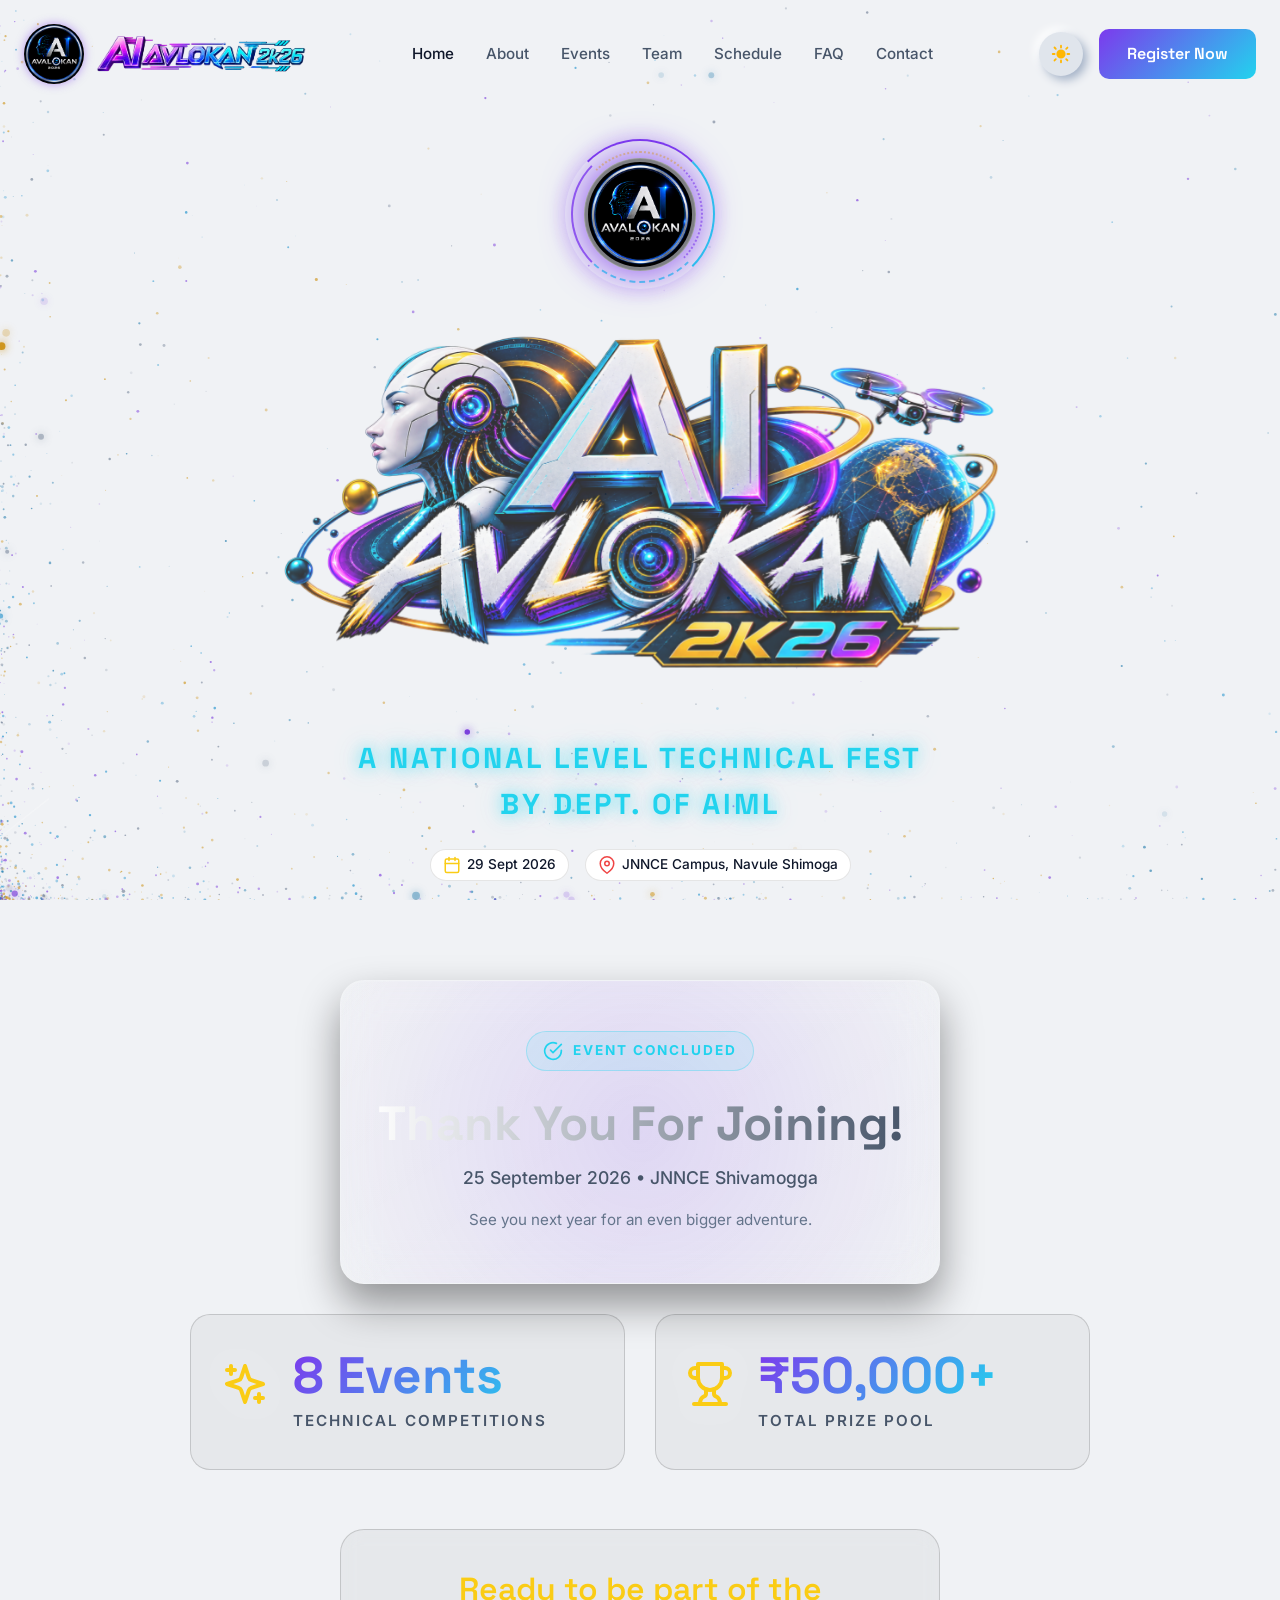
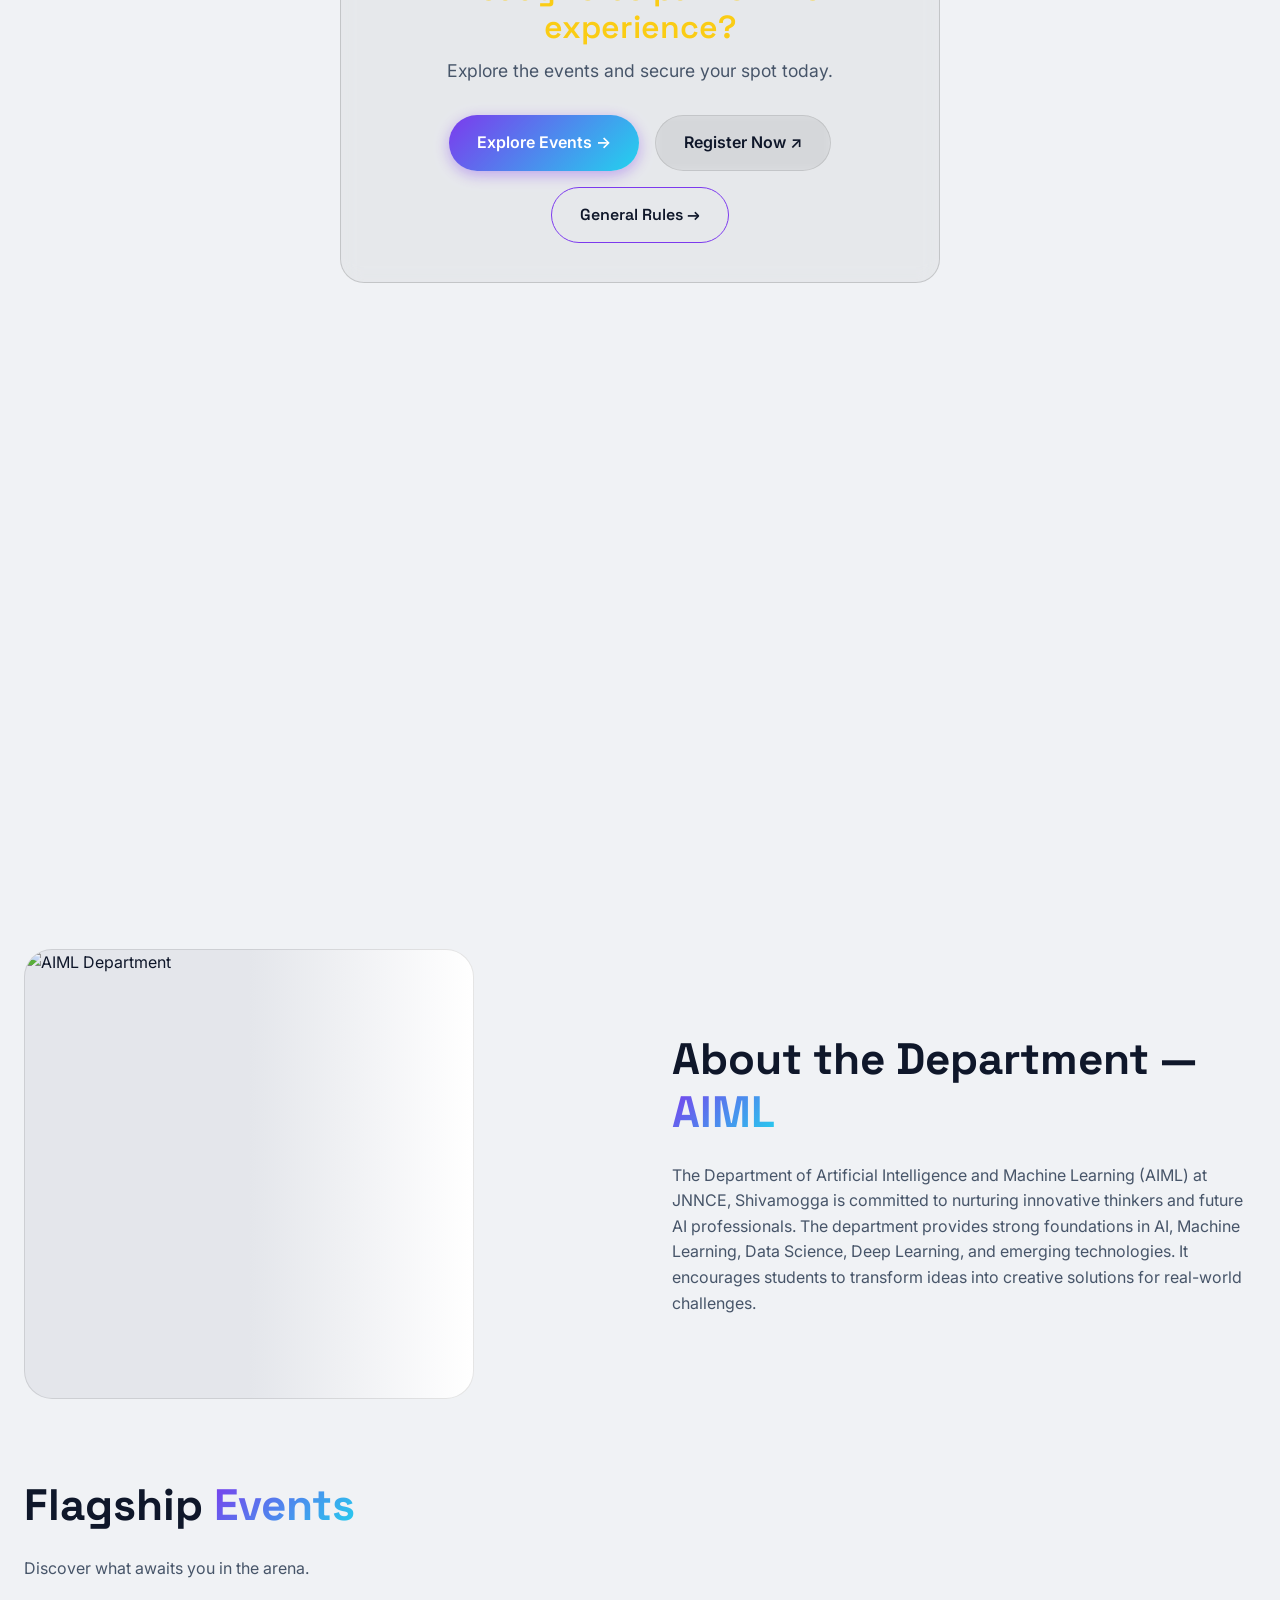
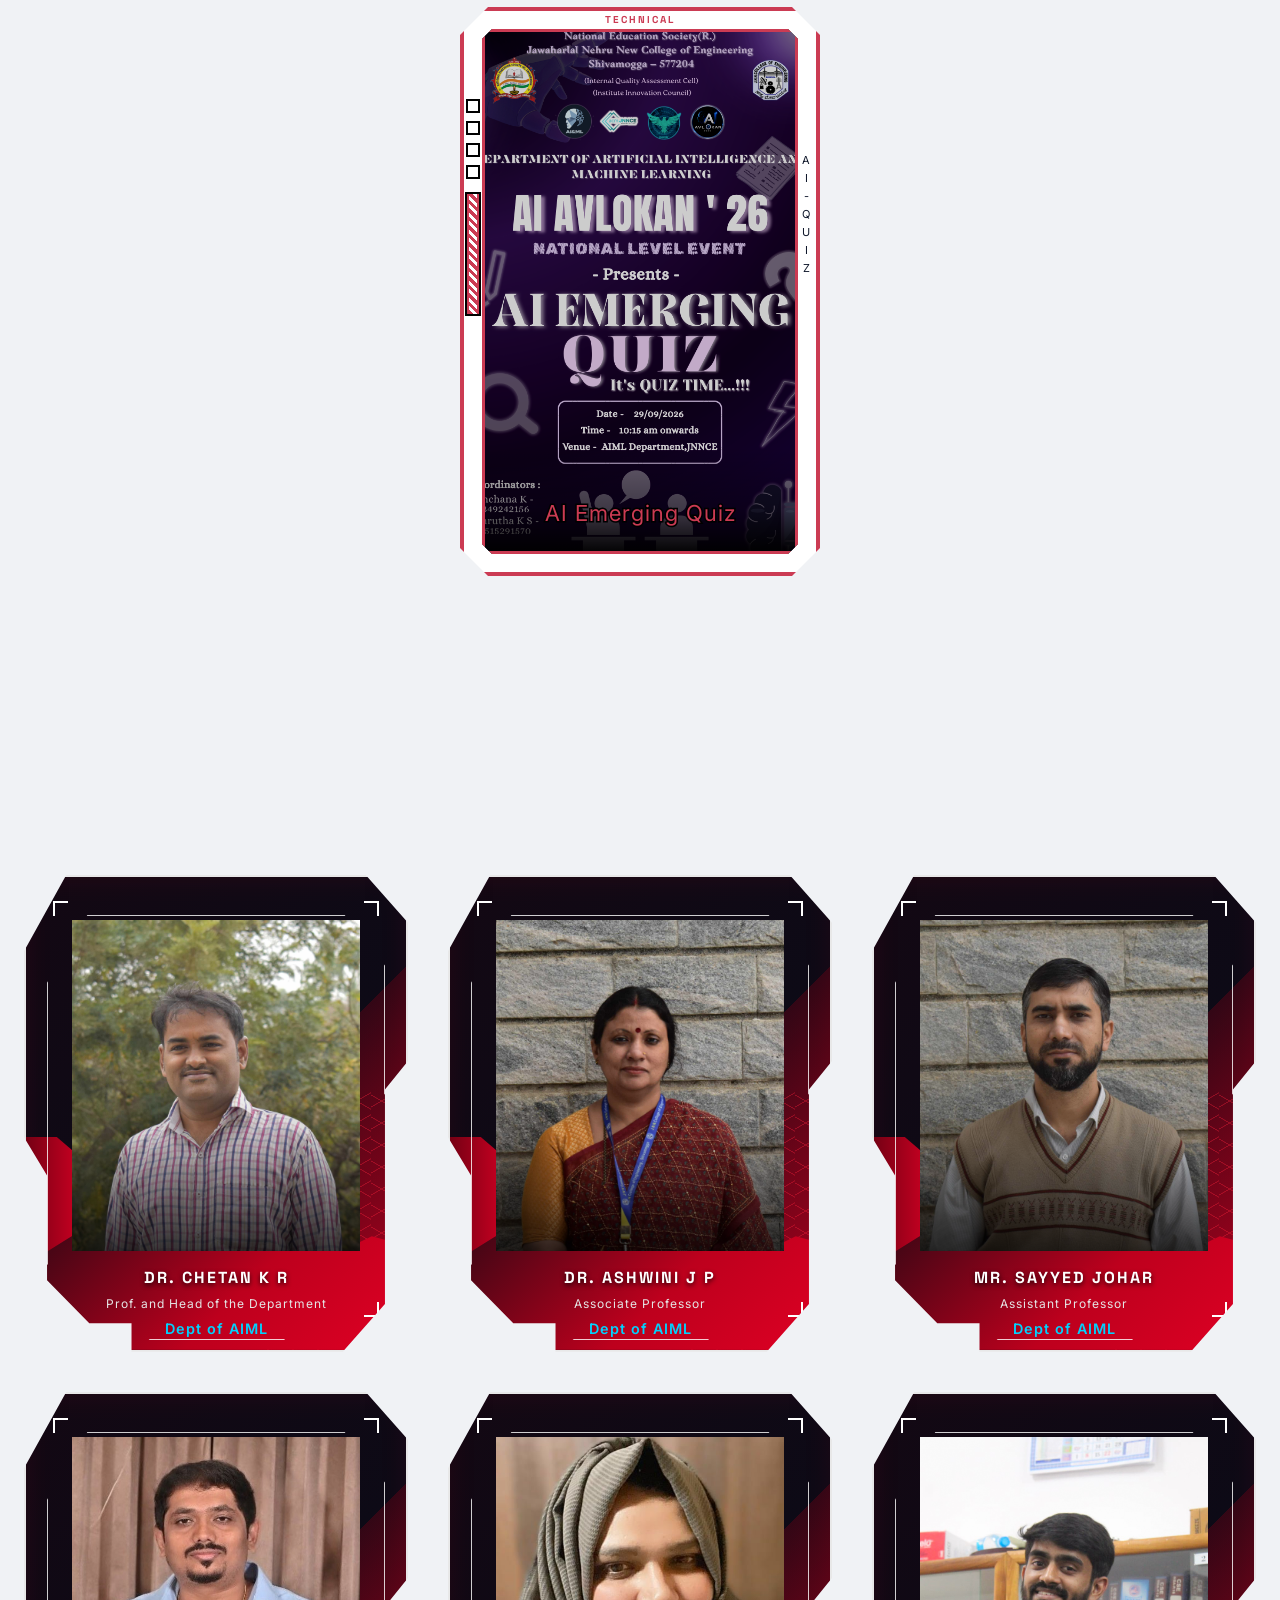
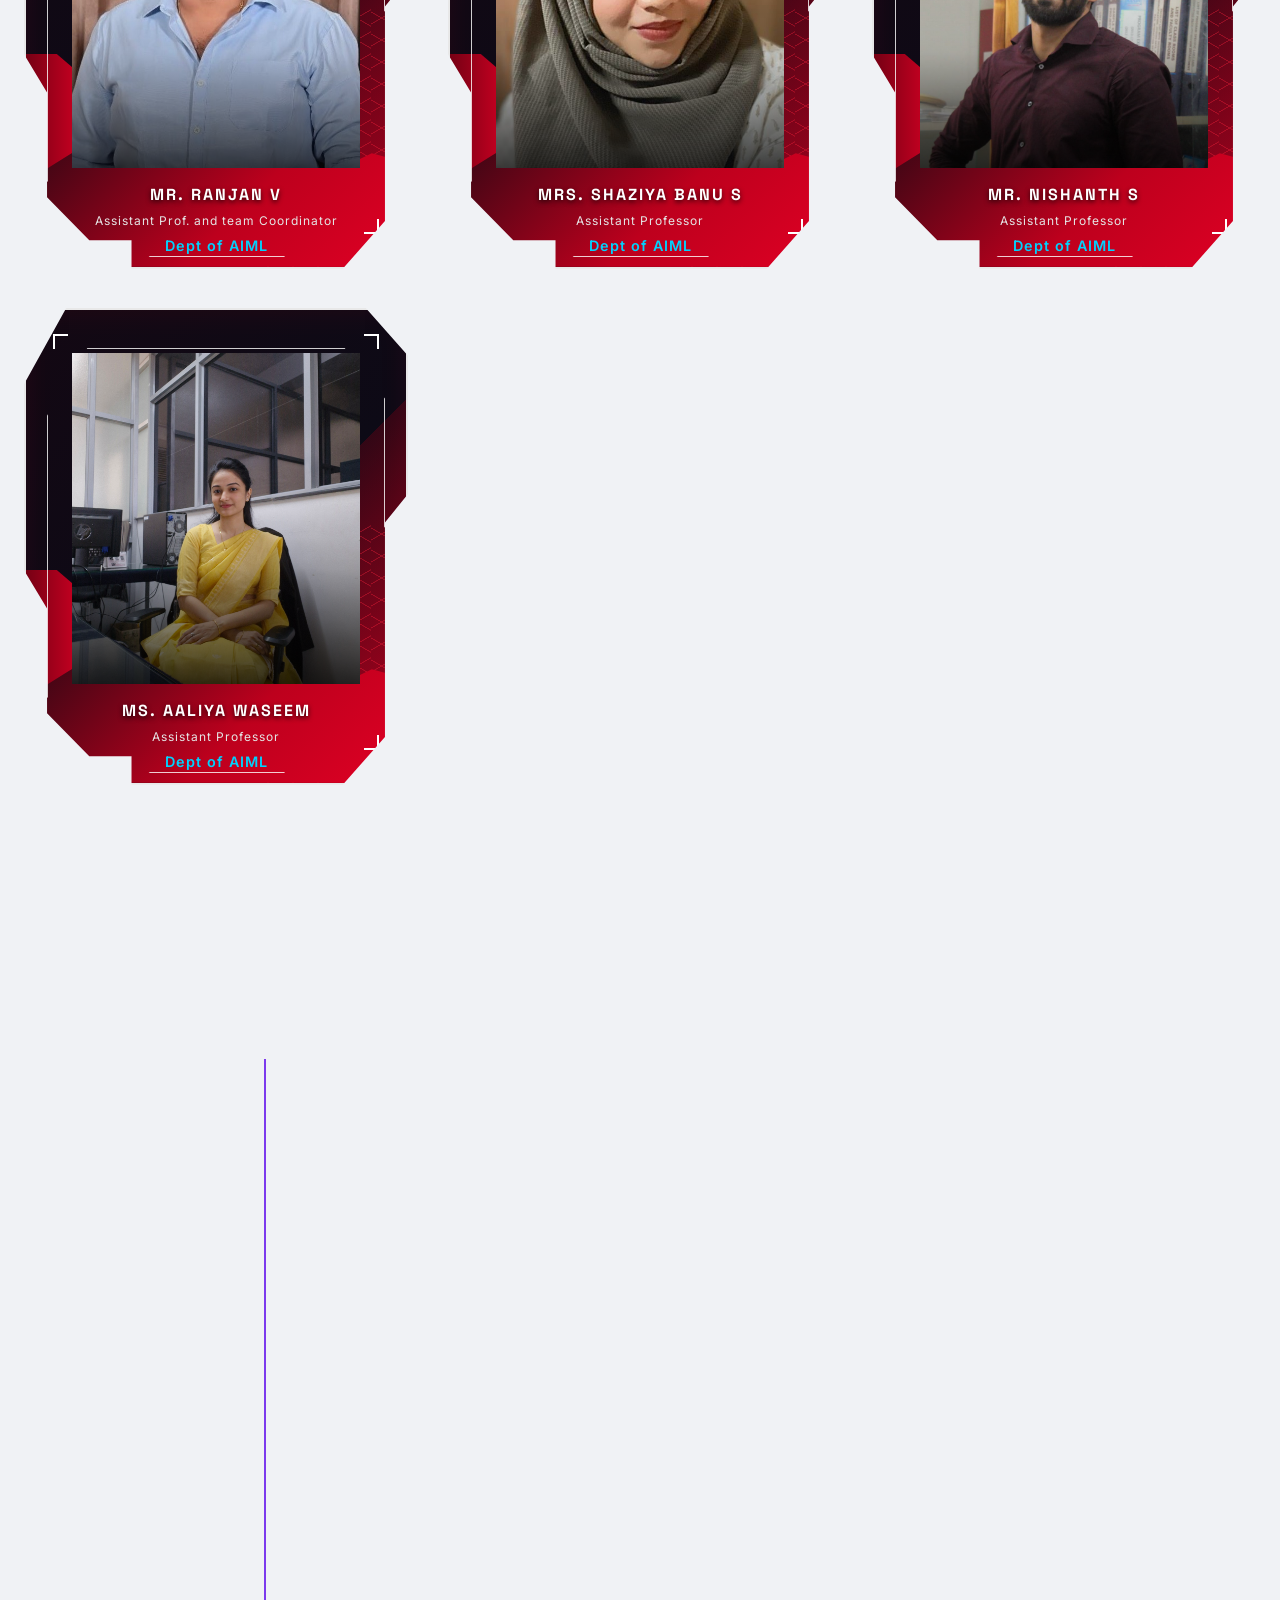
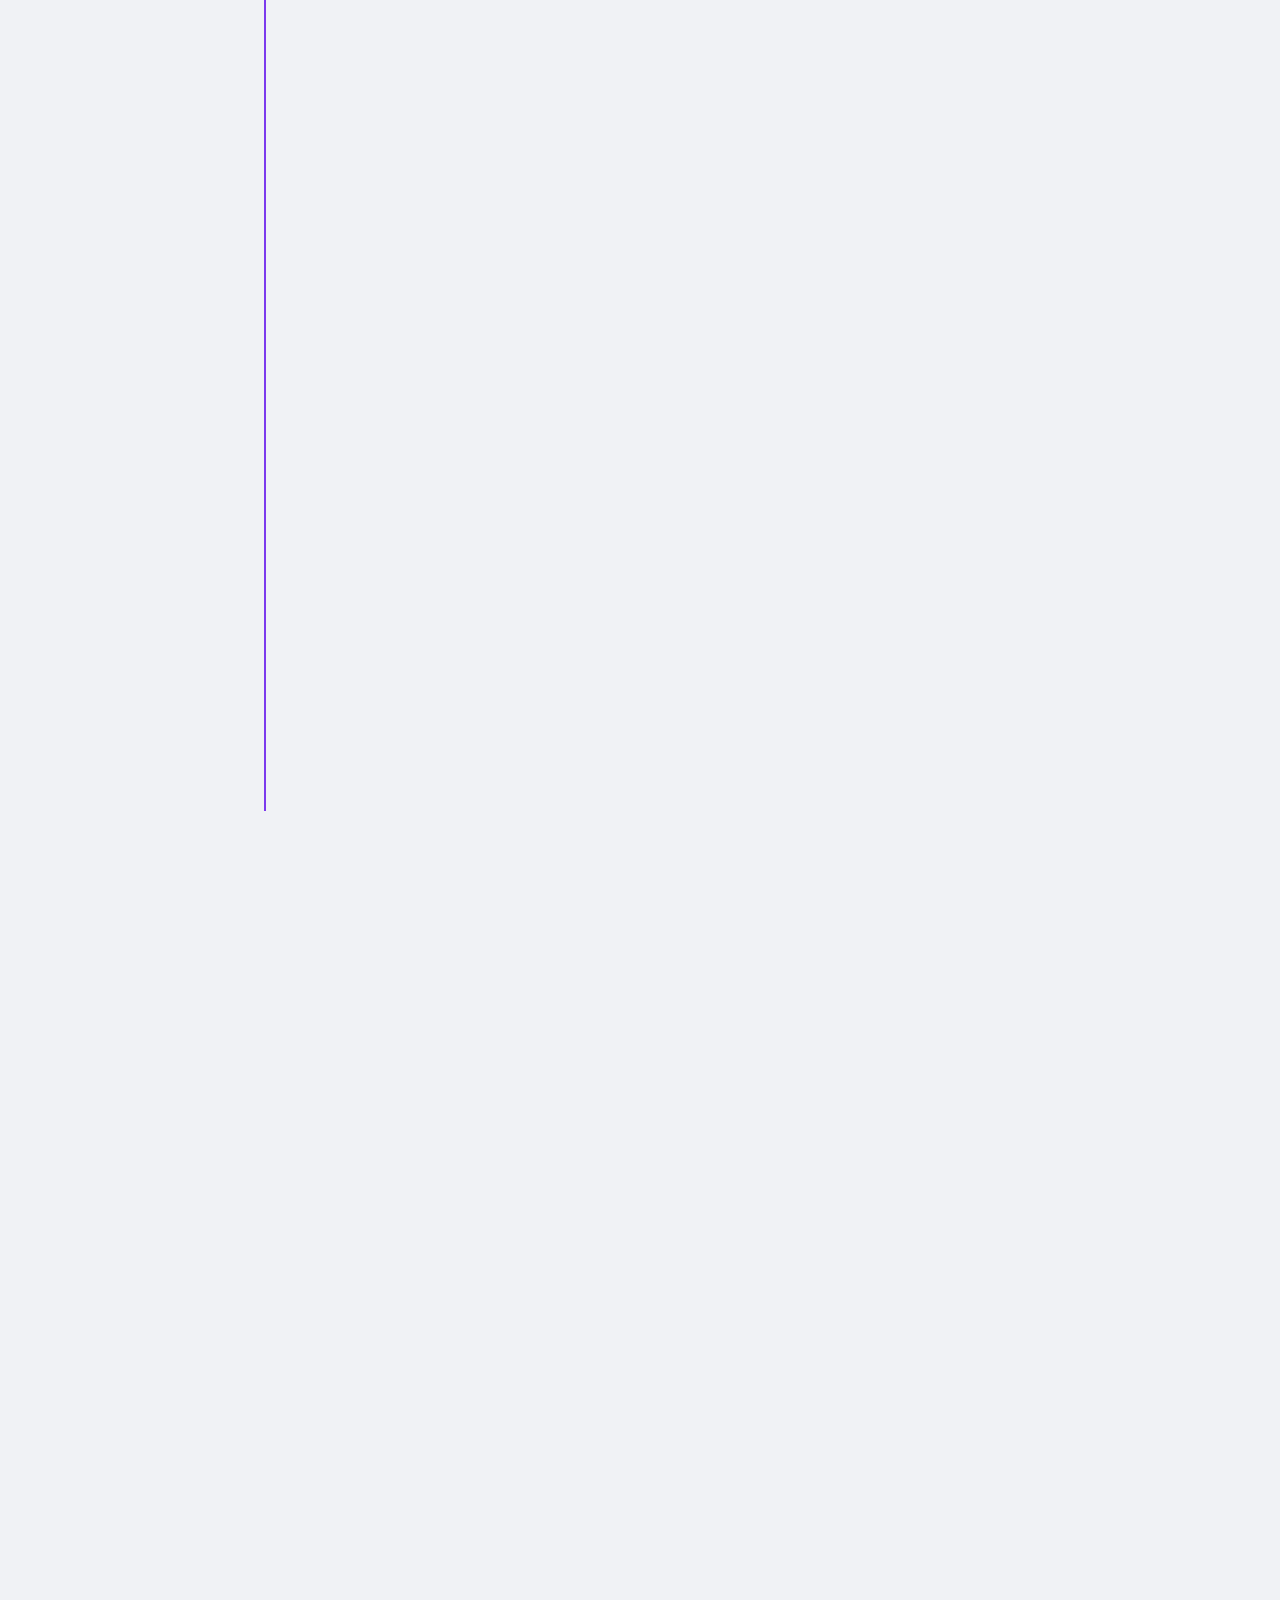
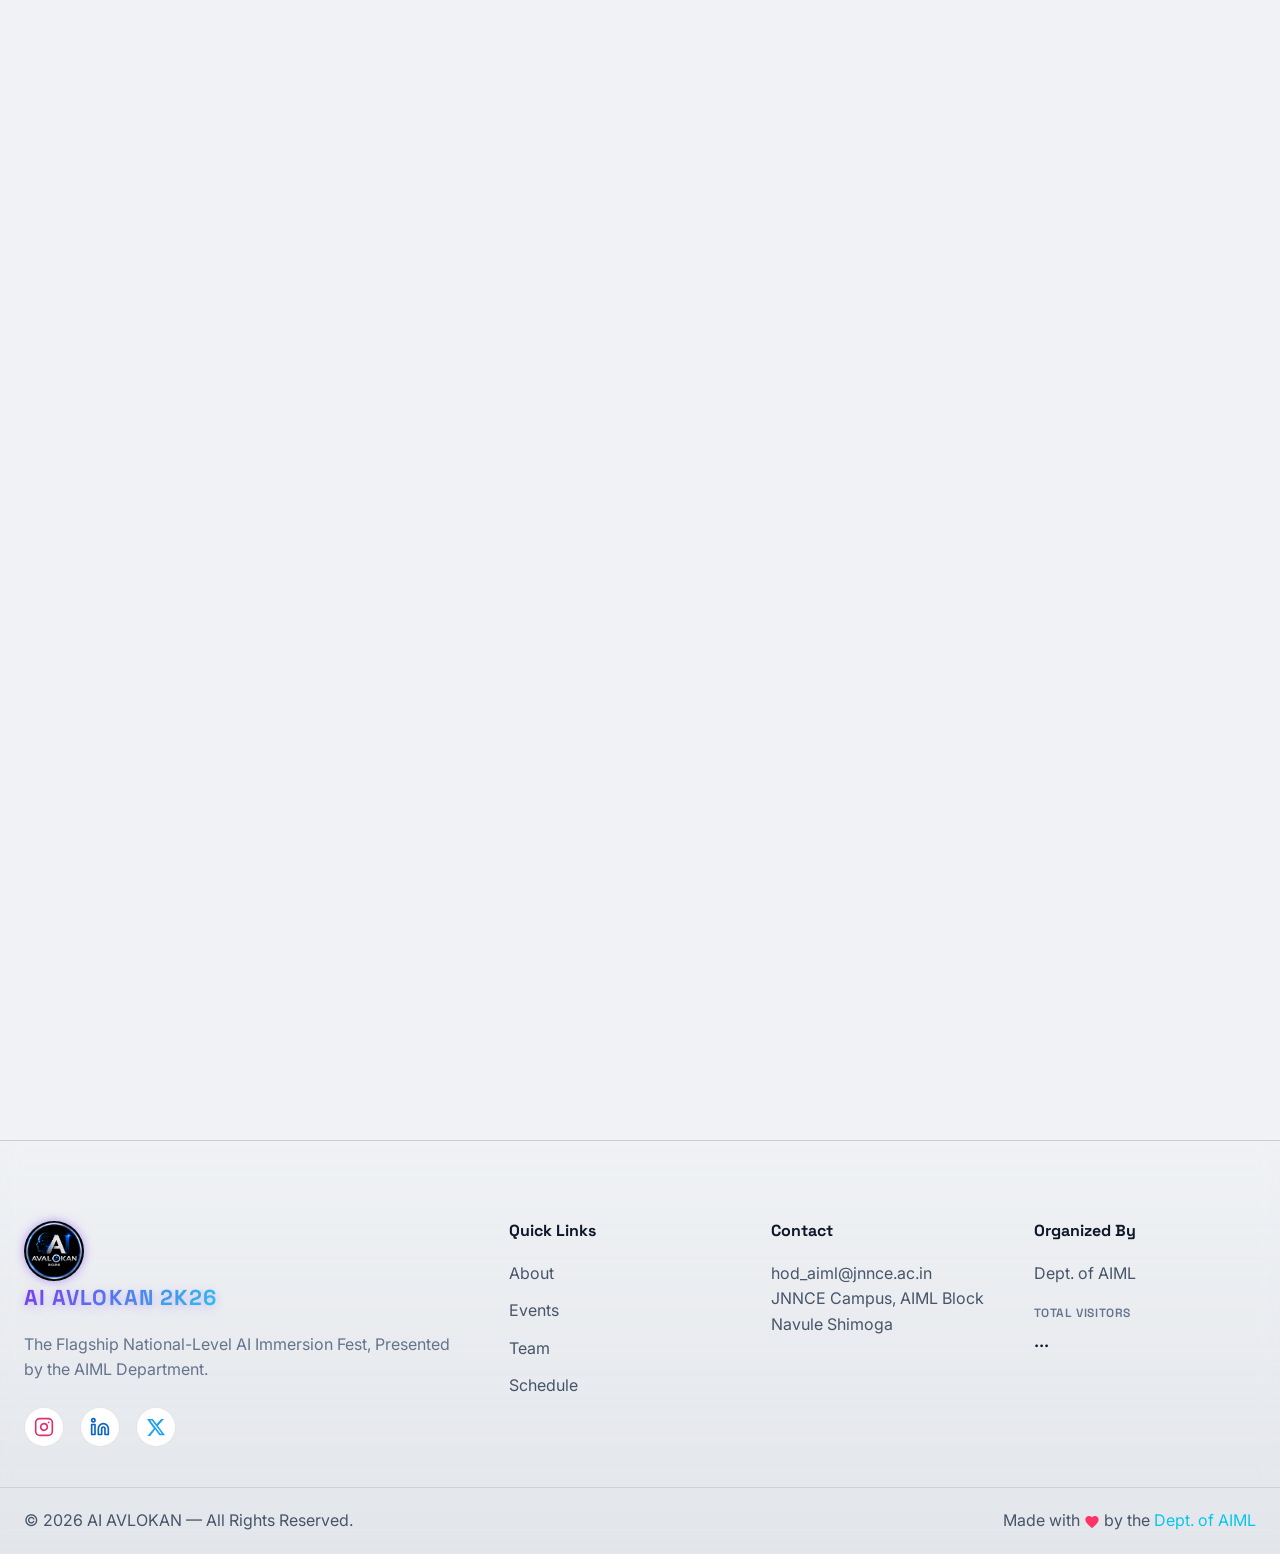
==== commit bfb9d81a: "events partial update and general rules btn update and logo update" ====
--- a/index.html
+++ b/index.html
@@ -109,7 +109,7 @@
   <nav class="navbar">
     <div class="container navbar__inner">
       <a href="index.html" class="navbar__logo">
-        <img src="assets/images/AIMLLOGO.png" alt="Logo" class="logo-mark-img">
+        <img src="assets/images/AI_AVLOKAN_LOGO.png" alt="Logo" class="logo-mark-img dynamic-logo">
         <img src="assets/images/AI_AVLOKAN_2k26.png" alt="AI AVLOKAN 2K26" class="logo-text-img">
       </a>
 
@@ -161,7 +161,7 @@
           <div class="ring ring-2"></div>
           <div class="ring ring-3"></div>
           <div class="ring ring-core">
-            <img src="assets/images/AIMLLOGO.png" alt="AIML Logo" class="core-inner-img">
+            <img src="assets/images/AI_AVLOKAN_LOGO.png" alt="AIML Logo" class="core-inner-img dynamic-logo">
           </div>
         </div>
       </div>
@@ -266,6 +266,7 @@
         <div class="cta-buttons">
           <a href="events.html" class="cta-btn-primary">Explore Events &rarr;</a>
           <a href="#register" class="cta-btn-secondary registration-btn">Register Now &nearr;</a>
+          <a href="#" class="btn btn-secondary general-rules-btn" style="padding: 14px 28px; border-radius: 50px;">General Rules &rarr;</a>
         </div>
       </div>
     </div>
@@ -293,7 +294,7 @@
           </div>
         </div>
         <div class="about-image reveal-right">
-          <img src="https://images.unsplash.com/photo-1519389950473-47ba0277781c?q=80&w=800&auto=format&fit=crop"
+          <img src="assets/images/AI_AVLOKAN_LOGO.png"
             alt="Fest Event" class="skeleton glass-panel" loading="lazy" onload="this.classList.remove('skeleton')">
         </div>
       </div>
@@ -723,7 +724,7 @@
     <div class="container footer-grid">
       <div class="footer-col">
         <a href="index.html" class="navbar__logo">
-          <img src="assets/images/AIMLLOGO.png" alt="Logo" class="logo-mark-img">
+          <img src="assets/images/AI_AVLOKAN_LOGO.png" alt="Logo" class="logo-mark-img dynamic-logo">
           <span class="logo-text">AI AVLOKAN 2K26</span>
         </a>
         <p class="mt-2 text-muted">The Flagship National-Level AI Immersion Fest, Presented by the AIML Department.</p>
--- a/css/components.css
+++ b/css/components.css
@@ -706,6 +706,17 @@
   display: flex;
   gap: 16px;
   justify-content: center;
+}
+
+@media (min-width: 501px) {
+  .cta-buttons {
+    display: grid;
+    grid-template-columns: auto auto;
+  }
+  .general-rules-btn {
+    grid-column: 1 / -1;
+    justify-self: center;
+  }
 }
 
 @media (max-width: 500px) {
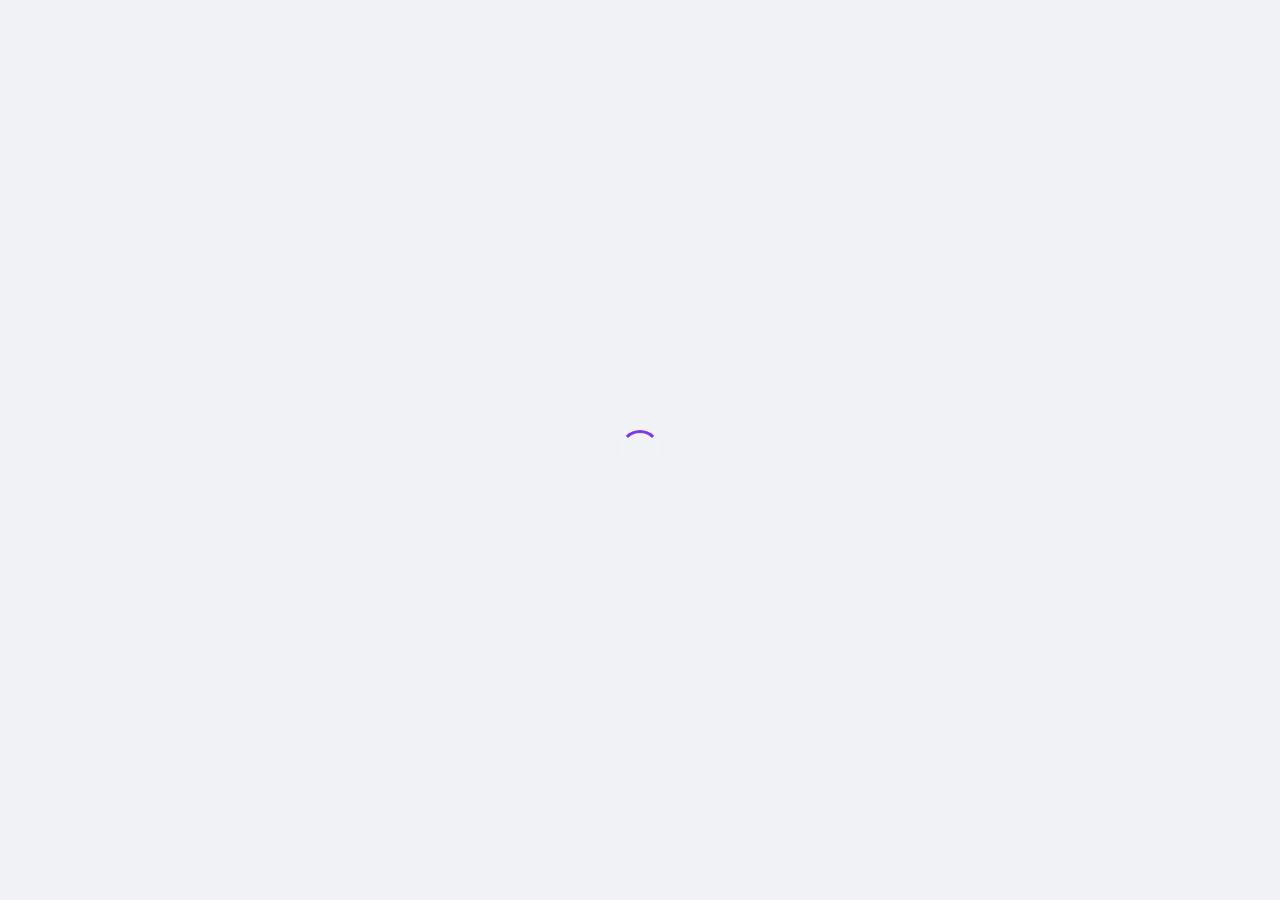
==== commit 8683804e: "Fix typo in print statement" ====
--- a/index.html
+++ b/index.html
@@ -4,102 +4,26 @@
 <head>
   <meta charset="UTF-8">
   <meta name="viewport" content="width=device-width, initial-scale=1.0">
-  <title>AI AVLOKAN 2k26 | AIML Technical Fest</title>
-  <meta name="description"
-    content="AI AVLOKAN 2k26 is a premium National Level Technical Fest organized by the Dept. of AIML. Experience the future of technology, innovation, and AI.">
-
-  <!-- Fonts -->
+  <title>Events | AI AVLOKAN 2k26</title>
+
   <link rel="preconnect" href="https://fonts.googleapis.com">
   <link rel="preconnect" href="https://fonts.gstatic.com" crossorigin>
-  <link
-    href="https://fonts.googleapis.com/css2?family=Inter:wght@400;500;600&family=Space+Grotesk:wght@500;700&display=swap"
-    rel="stylesheet">
+  <link href="https://fonts.googleapis.com/css2?family=Inter:wght@400;500;600&family=Space+Grotesk:wght@500;700&display=swap" rel="stylesheet">
   <link rel="icon" type="image/png" href="assets/images/AIMLLOGO.png">
 
-  <!-- CSS -->
   <link rel="stylesheet" href="css/style.css">
   <link rel="stylesheet" href="css/animations.css">
-  <link rel="stylesheet" href="css/components.css"> <!-- Will create this for component specific styles -->
+  <link rel="stylesheet" href="css/components.css">
   <link href="https://unpkg.com/aos@2.3.4/dist/aos.css" rel="stylesheet" />
+  
+  <!-- Theme script in head prevents FOUC -->
   <script src="js/theme.js"></script>
 </head>
 
 <body>
-  <!-- ========================================================
-       AR/VR ENTRY OVERLAY
-       ======================================================== -->
-  <div id="vr-entry" aria-hidden="true">
-    <div class="atmosphere"></div>
-    <div class="boot-label">INITIALIZING IMMERSIVE INTERFACE</div>
-    <div class="goggles" aria-hidden="true">
-      <div class="goggle-shell">
-        <svg viewBox="0 0 1793 904" preserveAspectRatio="none">
-          <defs>
-            <filter id="glow" x="-100%" y="-100%" width="300%" height="300%">
-              <feGaussianBlur stdDeviation="5" result="blur" />
-              <feMerge>
-                <feMergeNode in="blur" />
-                <feMergeNode in="SourceGraphic" />
-              </feMerge>
-            </filter>
-            <filter id="waveGlow" x="-50%" y="-100%" width="200%" height="300%">
-              <feGaussianBlur stdDeviation="2" result="b" />
-              <feMerge>
-                <feMergeNode in="b" />
-                <feMergeNode in="SourceGraphic" />
-              </feMerge>
-            </filter>
-          </defs>
-          <path class="frame-glow"
-            d="M170 493 C170 302 330 187 510 187 C650 187 743 224 896 224 C1050 224 1140 187 1285 187 C1465 187 1625 302 1625 493 C1625 683 1465 798 1285 798 C1140 798 1050 660 896 660 C743 660 650 798 510 798 C330 798 170 683 170 493Z" />
-          <path class="frame-glow-2"
-            d="M184 493 C184 315 335 202 512 202 C655 202 758 238 896 238 C1035 238 1137 202 1281 202 C1458 202 1609 315 1609 493 C1609 671 1458 784 1281 784 C1137 784 1035 646 896 646 C758 646 655 784 512 784 C335 784 184 671 184 493Z" />
-          <path
-            d="M225 493 C225 335 365 245 525 245 C660 245 748 278 896 278 C1045 278 1133 245 1268 245 C1428 245 1568 335 1568 493 C1568 650 1428 741 1268 741 C1133 741 1045 607 896 607 C748 607 660 741 525 741 C365 741 225 650 225 493Z"
-            fill="none" stroke="rgba(141,67,255,.22)" stroke-width="1" />
-        </svg>
-      </div>
-      <div class="lens">
-        <div class="data-noise"></div>
-        <div class="side-control left">
-          <div class="side-arc"></div>
-          <div class="ticks"></div>
-        </div>
-        <div class="side-control right">
-          <div class="side-arc"></div>
-          <div class="ticks"></div>
-        </div>
-        <div class="center-seam"></div>
-        <section class="hud">
-          <div class="hud-frame"></div>
-          <div class="hud-dots"><i></i><i></i><i></i><i></i></div>
-          <div class="cross a"></div>
-          <div class="cross b"></div>
-          <div class="hud-title">AI AVLOKAN 2k26</div>
-          <div class="hud-meta">SYSTEM / BOOT / IMMERSIVE INTERFACE</div>
-          <div class="hud-progress">
-            <div class="progress-fill"></div>
-            <div class="progress-sheen"></div>
-          </div>
-          <div class="percent" id="percent-value">0 %</div>
-        </section>
-        <div class="telemetry">
-          <div class="dial">50</div>
-          <div class="dial">87</div>
-          <div class="dial">21</div>
-          <div class="bars">
-            <span></span><span></span><span></span><span></span><span></span><span></span><span></span><span></span><span></span>
-          </div>
-        </div>
-        <div class="wave">
-          <svg viewBox="0 0 180 70" preserveAspectRatio="none">
-            <path
-              d="M0 36 C16 10 28 58 43 36 S67 2 83 36 S111 69 128 36 S153 17 180 36 L180 54 C153 35 145 54 128 54 S99 38 83 54 S58 76 43 54 S16 34 0 54Z" />
-          </svg>
-        </div>
-        <div class="brand-mark">TF</div>
-      </div>
-    </div>
+  <!-- UPGRADE: Premium Boot-up Loader -->
+  <div id="loader" class="loader-overlay">
+    <div class="spinner"></div>
   </div>
 
   <!-- Scroll Progress -->
@@ -114,31 +38,30 @@
       </a>
 
       <div class="nav-links">
-        <a href="index.html" class="active">Home</a>
-        <a href="#about">About</a>
-        <a href="events.html">Events</a>
+        <a href="index.html">Home</a>
+        <a href="index.html#about">About</a>
+        <a href="events.html" class="active">Events</a>
         <a href="team.html">Team</a>
-        <a href="#schedule">Schedule</a>
-        <a href="#faq">FAQ</a>
-        <a href="#contact">Contact</a>
-        <a href="#register" class="btn btn-primary mobile-nav-cta registration-btn" style="color: white;">Register
-          Now</a>
+        <a href="index.html#schedule">Schedule</a>
+        <a href="index.html#faq">FAQ</a>
+        <a href="index.html#contact">Contact</a>
+        <!-- UPGRADE: Routed to index.html#register -->
+        <a href="index.html#register" class="btn btn-primary mobile-nav-cta registration-btn" style="color: white;">Register Now</a>
       </div>
 
       <div class="nav-actions">
         <button id="theme-toggle" class="neu-btn" aria-label="Toggle theme">
           <!-- Sun SVG -->
           <svg class="theme-icon sun-icon" viewBox="0 0 24 24">
-            <path
-              d="M12,2A1,1,0,0,1,13,3V5A1,1,0,0,1,11,5V3A1,1,0,0,1,12,2Zm0,16a1,1,0,0,1,1,1v2a1,1,0,0,1-2,0V19A1,1,0,0,1,12,18ZM4.22,4.22A1,1,0,0,1,5.64,4.22L7.05,5.64a1,1,0,0,1-1.41,1.41L4.22,5.64A1,1,0,0,1,4.22,4.22ZM16.95,16.95a1,1,0,0,1,1.41,0l1.41,1.41a1,1,0,0,1-1.41,1.41l-1.41-1.41A1,1,0,0,1,16.95,16.95ZM2,12a1,1,0,0,1,1-1H5A1,1,0,0,1,5,13H3A1,1,0,0,1,2,12Zm16,0a1,1,0,0,1,1-1h2a1,1,0,0,1,0,2H19A1,1,0,0,1,18,12ZM4.22,19.78a1,1,0,0,1,0-1.41L5.64,16.95a1,1,0,0,1,1.41,1.41l-1.41,1.41A1,1,0,0,1,4.22,19.78ZM16.95,7.05a1,1,0,0,1,0-1.41l1.41-1.41a1,1,0,0,1,1.41,1.41L18.36,7.05A1,1,0,0,1,16.95,7.05ZM12,7A5,5,0,1,0,17,12,5,5,0,0,0,12,7Z" />
+            <path d="M12,2A1,1,0,0,1,13,3V5A1,1,0,0,1,11,5V3A1,1,0,0,1,12,2Zm0,16a1,1,0,0,1,1,1v2a1,1,0,0,1-2,0V19A1,1,0,0,1,12,18ZM4.22,4.22A1,1,0,0,1,5.64,4.22L7.05,5.64a1,1,0,0,1-1.41,1.41L4.22,5.64A1,1,0,0,1,4.22,4.22ZM16.95,16.95a1,1,0,0,1,1.41,0l1.41,1.41a1,1,0,0,1-1.41,1.41l-1.41-1.41A1,1,0,0,1,16.95,16.95ZM2,12a1,1,0,0,1,1-1H5A1,1,0,0,1,5,13H3A1,1,0,0,1,2,12Zm16,0a1,1,0,0,1,1-1h2a1,1,0,0,1,0,2H19A1,1,0,0,1,18,12ZM4.22,19.78a1,1,0,0,1,0-1.41L5.64,16.95a1,1,0,0,1,1.41,1.41l-1.41,1.41A1,1,0,0,1,4.22,19.78ZM16.95,7.05a1,1,0,0,1,0-1.41l1.41-1.41a1,1,0,0,1,1.41,1.41L18.36,7.05A1,1,0,0,1,16.95,7.05ZM12,7A5,5,0,1,0,17,12,5,5,0,0,0,12,7Z"/>
           </svg>
           <!-- Moon SVG -->
           <svg class="theme-icon moon-icon" viewBox="0 0 24 24">
-            <path
-              d="M20.74,17.26A10,10,0,1,1,6.74,3.26a1,1,0,0,1,1,1.21,8,8,0,1,0,11.83,11.83A1,1,0,0,1,20.74,17.26Z" />
+            <path d="M20.74,17.26A10,10,0,1,1,6.74,3.26a1,1,0,0,1,1,1.21,8,8,0,1,0,11.83,11.83A1,1,0,0,1,20.74,17.26Z"/>
           </svg>
         </button>
-        <a href="#register" class="btn btn-primary nav-cta registration-btn">Register Now</a>
+        <!-- UPGRADE: Routed to index.html#register -->
+        <a href="index.html#register" class="btn btn-primary nav-cta registration-btn">Register Now</a>
         <div class="burger-wrap">
           <button class="menu-toggle burger" aria-label="Toggle menu" aria-expanded="false">
             <div class="lines">
@@ -152,570 +75,18 @@
     </div>
   </nav>
 
-  <!-- Hero Section -->
-  <header class="hero">
-    <div class="hero__content">
-      <div class="hero__logo-wrapper" aria-hidden="true">
-        <div class="multi-ring-container">
-          <div class="ring ring-1"></div>
-          <div class="ring ring-2"></div>
-          <div class="ring ring-3"></div>
-          <div class="ring ring-core">
-            <img src="assets/images/AI_AVLOKAN_LOGO.png" alt="AIML Logo" class="core-inner-img dynamic-logo">
-          </div>
-        </div>
-      </div>
-
-      <div class="hero__wordmark-slot">
-        <!-- Replaces plain text title -->
-        <img src="assets/images/AI_AVLOKAN.png" alt="AI AVLOKAN 2k26" class="hero__wordmark glitch-flicker skeleton"
-          loading="lazy" onload="this.classList.remove('skeleton')">
-      </div>
-
-      <p class="hero__tagline" style="margin: 0 15px;">A National Level Technical Fest by Dept. of AIML</p>
-
-      <div class="hero__meta reveal reveal-delay-2">
-        <span class="badge"><svg width="18" height="18" viewBox="0 0 24 24" fill="none" stroke="var(--accent-gold)"
-            stroke-width="2" stroke-linecap="round" stroke-linejoin="round" style="margin-right: 6px;">
-            <rect x="3" y="4" width="18" height="18" rx="2" ry="2"></rect>
-            <line x1="16" y1="2" x2="16" y2="6"></line>
-            <line x1="8" y1="2" x2="8" y2="6"></line>
-            <line x1="3" y1="10" x2="21" y2="10"></line>
-          </svg> 29 Sept 2026</span>
-        <span class="badge"><svg width="18" height="18" viewBox="0 0 24 24" fill="none" stroke="var(--live-red)"
-            stroke-width="2" stroke-linecap="round" stroke-linejoin="round" style="margin-right: 6px;">
-            <path d="M21 10c0 7-9 13-9 13s-9-6-9-13a9 9 0 0 1 18 0z"></path>
-            <circle cx="12" cy="10" r="3"></circle>
-          </svg> JNNCE Campus, Navule Shimoga</span>
-      </div>
-    </div>
-
+  <!-- Page Header -->
+  <header class="page-header mt-5">
+    <div class="container">
+      <h1 class="gradient-text reveal" style="padding-top: 40px; font-size: clamp(2rem, 4vw, 3rem);">All Events</h1>
+      <p class="reveal reveal-delay-1 text-muted" style="padding-bottom: 25px;">Compete, learn, and conquer.</p>
+    </div>
   </header>
 
-  <!-- Countdown & Stats -->
-  <section class="countdown-stats" id="stats">
+  <!-- Events Section -->
+  <section class="events-page-content pt-2">
     <div class="container">
-      <div id="countdown-container">
-        <div id="countdown-grid" class="cyber-countdown reveal">
-
-          <div class="cyber-box" data-aos="flip-up" data-aos-delay="0">
-            <div class="flip-digit" id="cd-days">00</div>
-            <small>DAYS</small>
-          </div>
-
-          <div class="cyber-box" data-aos="flip-up" data-aos-delay="150">
-            <div class="flip-digit" id="cd-hours">00</div>
-            <small>HOURS</small>
-          </div>
-
-          <div class="cyber-box" data-aos="flip-up" data-aos-delay="300">
-            <div class="flip-digit" id="cd-mins">00</div>
-            <small>MINS</small>
-          </div>
-
-          <div class="cyber-box" data-aos="flip-up" data-aos-delay="450">
-            <div class="flip-digit" id="cd-secs">00</div>
-            <small>SECS</small>
-          </div>
-
-        </div>
-      </div>
-      <div id="countdown-message" class="countdown-message text-center" style="display:none;"></div>
-
-      <div id="stats-section" class="cyber-stats-grid reveal reveal-delay-1">
-        <div class="cyber-stat-panel">
-          <div class="cyber-stat-icon">
-            <svg width="48" height="48" viewBox="0 0 24 24" fill="none" stroke="var(--accent-gold)" stroke-width="2"
-              stroke-linecap="round" stroke-linejoin="round">
-              <path
-                d="m12 3-1.912 5.813a2 2 0 0 1-1.275 1.275L3 12l5.813 1.912a2 2 0 0 1 1.275 1.275L12 21l1.912-5.813a2 2 0 0 1 1.275-1.275L21 12l-5.813-1.912a2 2 0 0 1-1.275-1.275L12 3Z">
-              </path>
-              <path d="M5 3v4"></path>
-              <path d="M19 17v4"></path>
-              <path d="M3 5h4"></path>
-              <path d="M17 19h4"></path>
-            </svg>
-          </div>
-          <div class="cyber-stat-info" data-aos="fade-left">
-            <h2 class="stat-number" data-target="8" data-suffix=" Events">0</h2>
-            <p>Technical Competitions</p>
-          </div>
-        </div>
-        <div class="cyber-stat-panel" data-aos="fade-right">
-          <div class="cyber-stat-icon">
-            <svg width="48" height="48" viewBox="0 0 24 24" fill="none" stroke="var(--accent-gold)" stroke-width="2"
-              stroke-linecap="round" stroke-linejoin="round">
-              <path d="M6 9H4.5a2.5 2.5 0 0 1 0-5H6"></path>
-              <path d="M18 9h1.5a2.5 2.5 0 0 0 0-5H18"></path>
-              <path d="M4 22h16"></path>
-              <path d="M10 14.66V17c0 .55-.47.98-.97 1.21C7.85 18.75 7 20.24 7 22"></path>
-              <path d="M14 14.66V17c0 .55.47.98.97 1.21C16.15 18.75 17 20.24 17 22"></path>
-              <path d="M18 2H6v7a6 6 0 0 0 12 0V2Z"></path>
-            </svg>
-          </div>
-          <div class="cyber-stat-info">
-            <h2 class="stat-number" data-target="50000" data-prefix="₹" data-suffix="+">0</h2>
-            <p>Total Prize Pool</p>
-          </div>
-        </div>
-      </div>
-
-      <div class="cta-group reveal reveal-delay-2">
-        <h3 class="cta-headline" style="color: var(--accent-gold);">Ready to be part of the experience?</h3>
-        <p class="cta-subtext">Explore the events and secure your spot today.</p>
-        <div class="cta-buttons">
-          <a href="events.html" class="cta-btn-primary">Explore Events &rarr;</a>
-          <a href="#register" class="cta-btn-secondary registration-btn">Register Now &nearr;</a>
-          <a href="#" class="btn btn-secondary general-rules-btn" style="padding: 14px 28px; border-radius: 50px;">General Rules &rarr;</a>
-        </div>
-      </div>
-    </div>
-  </section>
-
-  <!-- About Section -->
-  <section id="about" class="about-section">
-    <div class="container">
-      <div class="about-grid">
-        <div class="about-content reveal-left">
-          <h2>About <span class="gradient-text">AI AVLOKAN 2k26</span></h2>
-          <p>AI AVLOKAN 2K26 is the Flagship National-Level AI Immersion Fest, presented by the AIML Department of
-            JNNCE, Shivamogga.
-            It brings together students, innovators, and AI enthusiasts to explore the exciting world of Artificial
-            Intelligence and emerging technologies.
-            Through engaging challenges, quizzes, creative competitions, and hands-on experiences, participants put
-            their skills and ideas to the test.
-            The fest is designed to foster innovation, collaboration, creativity, and problem-solving in a dynamic
-            AI-driven environment.</p>
-          <div class="about-chips">
-            <span class="chip">AI Challenges</span>
-            <span class="chip">Tech Competitions</span>
-            <span class="chip">Future Tech</span>
-            <span class="chip">AI Innovation</span>
-          </div>
-        </div>
-        <div class="about-image reveal-right">
-          <img src="assets/images/AI_AVLOKAN_LOGO.png"
-            alt="Fest Event" class="skeleton glass-panel" loading="lazy" onload="this.classList.remove('skeleton')">
-        </div>
-      </div>
-
-      <div class="about-grid reverse-mobile mt-6">
-        <div class="about-image reveal-left">
-          <img src="https://res.cloudinary.com/dsojrrb9j/image/upload/v1787410666/falcon_logo_eytegb.jpg"
-            alt="AIML Department" class="skeleton glass-panel" loading="lazy"
-            onload="this.classList.remove('skeleton')">
-        </div>
-        <div class="about-content reveal-right">
-          <h2>About the Department &mdash; <span class="gradient-text">AIML</span></h2>
-          <p>The Department of Artificial Intelligence and Machine Learning (AIML) at JNNCE, Shivamogga is committed to
-            nurturing innovative thinkers and future AI professionals.
-            The department provides strong foundations in AI, Machine Learning, Data Science, Deep Learning, and
-            emerging technologies. It encourages students to transform ideas into creative solutions for real-world
-            challenges.</p>
-        </div>
-      </div>
-    </div>
-  </section>
-
-  <!-- Events Preview Section -->
-  <section id="events" class="events-section">
-    <div class="container">
-      <div class="section-header reveal">
-        <h2>Flagship <span class="gradient-text">Events</span></h2>
-        <p style="padding-bottom: 25px;">Discover what awaits you in the arena.</p>
-      </div>
-
-      <!-- Injected by events.js -->
-      <div id="featured-event-container" class="featured-event-grid"></div>
-
-      <div class="centered-cta mt-4 reveal">
-        <a href="events.html" class="btn btn-secondary">View All Events</a>
-      </div>
-    </div>
-  </section>
-
-  <!-- Team Preview Section -->
-  <section id="team" class="team-section">
-    <div class="container">
-      <div class="section-header reveal">
-        <h2>Meet the <span class="gradient-text">Team</span></h2>
-        <p style="padding-bottom: 25px;">The minds behind the magic.</p>
-      </div>
-
-      <!-- Injected by team.js -->
-      <div id="team-preview-container" class="team-grid"></div>
-
-      <div class="centered-cta mt-4 reveal">
-        <a href="team.html" class="btn btn-secondary">View All Members</a>
-      </div>
-    </div>
-  </section>
-
-  <!-- Schedule Section -->
-  <section id="schedule" class="schedule-section">
-    <div class="container">
-      <div class="section-header reveal">
-        <h2>Event Day <span class="gradient-text">Schedule</span></h2>
-        <p>29 September 2026</p>
-      </div>
-
-      <div class="timeline">
-        <!-- Rendered via HTML for simplicity -->
-        <div class="timeline-item reveal">
-          <div class="timeline-dot"></div>
-          <div class="timeline-content glass-panel">
-            <span class="time">08:00 AM – 09:15 AM</span>
-            <h3>Registration & Check-in</h3>
-          </div>
-        </div>
-        <div class="timeline-item reveal">
-          <div class="timeline-dot"></div>
-          <div class="timeline-content glass-panel">
-            <span class="time">08:30 AM</span>
-            <h3>Breakfast</h3>
-          </div>
-        </div>
-        <div class="timeline-item reveal">
-          <div class="timeline-dot"></div>
-          <div class="timeline-content glass-panel">
-            <span class="time">09:30 AM – 10:00 AM</span>
-            <h3>Inaugural Ceremony</h3>
-          </div>
-        </div>
-        <div class="timeline-item reveal">
-          <div class="timeline-dot"></div>
-          <div class="timeline-content glass-panel">
-            <span class="time">10:15 AM – 11:30 AM</span>
-            <h3>AI Emerging Quiz</h3>
-          </div>
-        </div>
-        <div class="timeline-item reveal">
-          <div class="timeline-dot"></div>
-          <div class="timeline-content glass-panel">
-            <span class="time">10:15 AM – 11:30 AM</span>
-            <h3>AI Escape Quest</h3>
-          </div>
-        </div>
-        <div class="timeline-item reveal">
-          <div class="timeline-dot"></div>
-          <div class="timeline-content glass-panel">
-            <span class="time">11:35 AM – 12:50 PM</span>
-            <h3>ML Forge</h3>
-          </div>
-        </div>
-        <div class="timeline-item reveal">
-          <div class="timeline-dot"></div>
-          <div class="timeline-content glass-panel">
-            <span class="time">11:35 AM – 12:50 PM</span>
-            <h3>Neural Clash</h3>
-          </div>
-        </div>
-        <div class="timeline-item reveal">
-          <div class="timeline-dot"></div>
-          <div class="timeline-content glass-panel">
-            <span class="time">12:50 PM – 01:45 PM</span>
-            <h3>Lunch</h3>
-          </div>
-        </div>
-        <div class="timeline-item reveal">
-          <div class="timeline-dot"></div>
-          <div class="timeline-content glass-panel">
-            <span class="time">02:00 PM – 03:30 PM</span>
-            <h3>AI Visual Challenge</h3>
-          </div>
-        </div>
-        <div class="timeline-item reveal">
-          <div class="timeline-dot"></div>
-          <div class="timeline-content glass-panel">
-            <span class="time">02:00 PM – 03:30 PM</span>
-            <h3>Recall Reactor</h3>
-          </div>
-        </div>
-        <div class="timeline-item reveal">
-          <div class="timeline-dot"></div>
-          <div class="timeline-content glass-panel">
-            <span class="time">03:40 PM – 05:00 PM</span>
-            <h3>AI Advertisement Challenge</h3>
-          </div>
-        </div>
-        <div class="timeline-item reveal">
-          <div class="timeline-dot"></div>
-          <div class="timeline-content glass-panel">
-            <span class="time">03:40 PM – 05:00 PM</span>
-            <h3>AI Charades</h3>
-          </div>
-        </div>
-        <div class="timeline-item reveal">
-          <div class="timeline-dot"></div>
-          <div class="timeline-content glass-panel">
-            <span class="time">05:15 PM – 06:00 PM</span>
-            <h3>Valedictory & Prize Distribution</h3>
-          </div>
-        </div>
-        <div class="timeline-item reveal">
-          <div class="timeline-dot"></div>
-          <div class="timeline-content glass-panel">
-            <span class="time">06:15 PM</span>
-            <h3>Snacks & Conclusion</h3>
-          </div>
-        </div>
-      </div>
-    </div>
-  </section>
-
-  <!-- Fee Structure Section -->
-  <section id="fee-structure" class="fee-section" style="padding: 4rem 0;">
-    <div class="container">
-      <div class="section-header reveal">
-        <h2>Fee <span class="gradient-text">Structure</span></h2>
-      </div>
-      <div class="fee-cards"
-        style="display: flex; gap: 2rem; justify-content: center; flex-wrap: wrap; text-align: center;">
-        <div class="fee-card glass-panel reveal" style="padding: 2rem; border-radius: 12px; flex: 1; min-width: 250px;">
-          <h3>2 Events Combo</h3>
-          <p class="gradient-text" style="font-size: clamp(2rem, 3vw, 2.5rem); font-weight: bold; margin: 1rem 0;">₹350
-          </p>
-        </div>
-        <div class="fee-card glass-panel reveal" style="padding: 2rem; border-radius: 12px; flex: 1; min-width: 250px;">
-          <h3>4 Events Combo</h3>
-          <p class="gradient-text" style="font-size: clamp(2rem, 3vw, 2.5rem); font-weight: bold; margin: 1rem 0;">₹600
-          </p>
-        </div>
-      </div>
-      <div class="fee-note glass-panel reveal"
-        style="margin-top: 2rem; padding: 1.5rem; text-align: center; border-radius: 12px;">
-        <p style="margin: 0; font-size: 1.2rem; font-weight: 500;"><em>The above fee structure will include <strong
-              style="color: #f0cc00ff;">Breakfast + Lunch + Snacks</strong></em></p>
-        <p style="margin: 0; font-size: 1.2rem; font-weight: 500;">
-          Each event is limited to <strong style="color: #f0cc00ff;">50 teams</strong> and registrations will be
-          accepted on a
-          <strong style="color: #f0cc00ff;">first-come, first-served basis.</strong>
-        </p>
-      </div>
-    </div>
-  </section>
-
-  <!-- Slots Section -->
-  <section id="slots" class="slots-section" style="padding: 4rem 0;">
-    <div class="container">
-      <div class="section-header reveal">
-        <h2>Event <span class="gradient-text">Slots</span></h2>
-        <p style="padding-bottom: 25px; color: var(--text-secondary);">
-          The slots below illustrate the event schedule, with the two events listed in each slot taking place in
-          parallel.
-        </p>
-      </div>
-
-      <div class="slots-container reveal">
-
-        <!-- Slot 1 -->
-        <div class="slot-row">
-          <div class="slot-name gradient-text">Slot 1</div>
-          <div class="slot-event">AI Emerging Quiz</div>
-          <div class="slot-event">AI Escape Quest</div>
-        </div>
-
-        <!-- Slot 2 -->
-        <div class="slot-row">
-          <div class="slot-name gradient-text">Slot 2</div>
-          <div class="slot-event">ML Forge</div>
-          <div class="slot-event">Neural Clash</div>
-        </div>
-
-        <!-- Slot 3 -->
-        <div class="slot-row">
-          <div class="slot-name gradient-text">Slot 3</div>
-          <div class="slot-event">AI Visual Challenge</div>
-          <div class="slot-event">Recall Reactor</div>
-        </div>
-
-        <!-- Slot 4 -->
-        <div class="slot-row">
-          <div class="slot-name gradient-text">Slot 4</div>
-          <div class="slot-event">AI Charades</div>
-          <div class="slot-event">AI Advertisement Challenge</div>
-        </div>
-
-      </div>
-    </div>
-  </section>
-
-  <!-- FAQ Section -->
-  <section id="faq" class="faq-section">
-    <div class="container">
-      <div class="section-header reveal">
-        <h2>Frequently Asked <span class="gradient-text">Questions</span></h2>
-      </div>
-
-      <div class="faq-accordion glass-panel reveal">
-        <div class="faq-item">
-          <div class="faq-question">
-            <h3>What is AI Avlokan 2k26?</h3>
-            <svg viewBox="0 0 24 24" fill="none" stroke="currentColor" stroke-width="2">
-              <path d="M6 9l6 6 6-6" />
-            </svg>
-          </div>
-          <div class="faq-answer">
-            <div class="faq-answer-inner">AI Avlokan 2k26 is a national-level technical festival that brings together
-              students from colleges and universities to participate in technical competitions,
-              challenges, and other exciting events.</div>
-          </div>
-        </div>
-        <div class="faq-item">
-          <div class="faq-question">
-            <h3>Is there a registration fee?</h3>
-            <svg viewBox="0 0 24 24" fill="none" stroke="currentColor" stroke-width="2">
-              <path d="M6 9l6 6 6-6" />
-            </svg>
-          </div>
-          <div class="faq-answer">
-            <div class="faq-answer-inner">Yes, there is a nominal base registration fee. Check for the Fee Structure
-              which is provided.</div>
-          </div>
-        </div>
-        <div class="faq-item">
-          <div class="faq-question">
-            <h3>Can I participate in multiple events?</h3>
-            <svg viewBox="0 0 24 24" fill="none" stroke="currentColor" stroke-width="2">
-              <path d="M6 9l6 6 6-6" />
-            </svg>
-          </div>
-          <div class="faq-answer">
-            <div class="faq-answer-inner">Yes, as long as the event timings do not overlap. Check the schedule before
-              registering.</div>
-          </div>
-        </div>
-        <div class="faq-item">
-          <div class="faq-question">
-            <h3>Is accommodation provided for outstation participants?</h3>
-            <svg viewBox="0 0 24 24" fill="none" stroke="currentColor" stroke-width="2">
-              <path d="M6 9l6 6 6-6" />
-            </svg>
-          </div>
-          <div class="faq-answer">
-            <div class="faq-answer-inner">Accommodation can be arranged on prior request at a subsidized cost. Please
-              inform the Organizers before.</div>
-          </div>
-        </div>
-        <div class="faq-item">
-          <div class="faq-question">
-            <h3>Who can participate in the fest?</h3>
-            <svg viewBox="0 0 24 24" fill="none" stroke="currentColor" stroke-width="2">
-              <path d="M6 9l6 6 6-6" />
-            </svg>
-          </div>
-          <div class="faq-answer">
-            <div class="faq-answer-inner">Students from colleges, universities, and technical institutions can
-              participate. </div>
-          </div>
-        </div>
-        <div class="faq-item">
-          <div class="faq-question">
-            <h3>Do I need a college ID card?</h3>
-            <svg viewBox="0 0 24 24" fill="none" stroke="currentColor" stroke-width="2">
-              <path d="M6 9l6 6 6-6" />
-            </svg>
-          </div>
-          <div class="faq-answer">
-            <div class="faq-answer-inner">Yes participants are required to present a valid college/institution ID card
-              for verification. It is recommended that you carry your ID card throughout the fest.</div>
-          </div>
-        </div>
-        <div class="faq-item">
-          <div class="faq-question">
-            <h3>Will food be provided during the fest?</h3>
-            <svg viewBox="0 0 24 24" fill="none" stroke="currentColor" stroke-width="2">
-              <path d="M6 9l6 6 6-6" />
-            </svg>
-          </div>
-          <div class="faq-answer">
-            <div class="faq-answer-inner">Yes. Breakfast and lunch will be provided to all registered participants, and
-              the cost is included in the registration fee.</div>
-          </div>
-        </div>
-        <div class="faq-item">
-          <div class="faq-question">
-            <h3>Will participants receive certificates for the technical fest?</h3>
-            <svg viewBox="0 0 24 24" fill="none" stroke="currentColor" stroke-width="2">
-              <path d="M6 9l6 6 6-6" />
-            </svg>
-          </div>
-          <div class="faq-answer">
-            <div class="faq-answer-inner">Yes! All registered participants will receive e-certificates for their
-              participation in the fest. In addition, winners of the respective events will receive special winning
-              certificates recognizing their achievement and performance.</div>
-          </div>
-        </div>
-        <div class="faq-item">
-          <div class="faq-question">
-            <h3>What if I have a question that is not answered in the FAQ?</h3>
-            <svg viewBox="0 0 24 24" fill="none" stroke="currentColor" stroke-width="2">
-              <path d="M6 9l6 6 6-6" />
-            </svg>
-          </div>
-          <div class="faq-answer">
-            <div class="faq-answer-inner">You can contact the organizing team through the official contact information
-              provided on the website. Our coordinators will be happy to assist you.</div>
-          </div>
-        </div>
-      </div>
-    </div>
-  </section>
-
-  <!-- Contact Section -->
-  <section id="contact" class="contact-section">
-    <div class="container">
-      <div class="section-header reveal">
-        <h2>Get In <span class="gradient-text">Touch</span></h2>
-        <p style="padding-bottom: 25px;">Have a question? Send us a message.</p>
-      </div>
-
-      <form id="contact-form" class="glass-panel contact-form reveal">
-        <div class="form-group">
-          <label for="contact-name">Name</label>
-          <input type="text" id="contact-name" required placeholder="John Doe">
-        </div>
-        <div class="form-group">
-          <label for="contact-email">Email</label>
-          <input type="email" id="contact-email" required placeholder="john@example.com">
-        </div>
-        <div class="form-group">
-          <label for="contact-target">Target Email (Feedback to)</label>
-          <input type="email" id="contact-target" value="hod_aiml@jnnce.ac.in" disabled readonly
-            style="background-color: rgba(255, 255, 255, 0.05); color: var(--text-muted); cursor: not-allowed;">
-        </div>
-        <div class="form-group">
-          <label for="contact-query">Message</label>
-          <textarea id="contact-query" rows="4" required placeholder="How can we help?"></textarea>
-        </div>
-        <button type="submit" class="btn btn-primary w-full">Send Message</button>
-      </form>
-    </div>
-  </section>
-
-  <!-- Map Widget Section -->
-  <section class="location-section">
-    <div class="container">
-      <div class="section-header reveal">
-        <h2>Event <span class="gradient-text">Venue</span></h2>
-        <p>Event venue location</p>
-      </div>
-      <div class="map-widget-container reveal">
-        <div class="glass-panel map-widget">
-          <!-- CSS Map Filter Wrapper -->
-          <div class="map-wrapper">
-            <iframe
-              src="https://www.google.com/maps/embed?pb=!1m18!1m12!1m3!1d3871.905502549911!2d75.57683586090181!3d13.964230092282794!2m3!1f0!2f0!3f0!3m2!1i1024!2i768!4f13.1!3m3!1m2!1s0x3bbbaede1b7c9bb9%3A0xfb0cf81a73b0ba59!2sJawaharlal%20Nehru%20New%20College%20of%20Engineering!5e0!3m2!1sen!2sin!4v1787333043260!5m2!1sen!2sin"
-              width="100%" height="100%" style="border: 0;" allowfullscreen="" loading="lazy"
-              referrerpolicy="no-referrer-when-downgrade" title="Venue Map"></iframe>
-          </div>
-          <!-- Map Link Section -->
-          <a href="https://maps.app.goo.gl/XaLKGMwWPM69o3AC6" target="_blank" rel="noreferrer" class="map-link">
-            <div class="map-link-title gradient-text">Venue Location</div>
-            <div class="map-link-subtitle">Click to open in Google Maps</div>
-          </a>
-        </div>
-      </div>
+      <div id="all-events-container" class="all-events-grid"></div>
     </div>
   </section>
 
@@ -729,33 +100,34 @@
         </a>
         <p class="mt-2 text-muted">The Flagship National-Level AI Immersion Fest, Presented by the AIML Department.</p>
         <div class="social-icons mt-3">
-          <a href="https://www.instagram.com/jnnce.aiml/" aria-label="Instagram"><svg width="20" height="20"
-              viewBox="0 0 24 24" fill="none" stroke="#E1306C" stroke-width="2" stroke-linecap="round"
-              stroke-linejoin="round">
+          <a href="https://www.instagram.com/jnnce.aiml/" aria-label="Instagram">
+            <svg width="20" height="20" viewBox="0 0 24 24" fill="none" stroke="#E1306C" stroke-width="2" stroke-linecap="round" stroke-linejoin="round">
               <rect x="2" y="2" width="20" height="20" rx="5" ry="5"></rect>
               <path d="M16 11.37A4 4 0 1 1 12.63 8 4 4 0 0 1 16 11.37z"></path>
               <line x1="17.5" y1="6.5" x2="17.51" y2="6.5"></line>
-            </svg></a>
-          <a href="https://www.linkedin.com/posts/jnnce-acm_jnnce-jnnceaiml-falconaiml-activity-7028016541375827968-Ko31"
-            aria-label="LinkedIn"><svg width="20" height="20" viewBox="0 0 24 24" fill="none" stroke="#0A66C2"
-              stroke-width="2" stroke-linecap="round" stroke-linejoin="round">
+            </svg>
+          </a>
+          <a href="https://www.linkedin.com/posts/jnnce-acm_jnnce-jnnceaiml-falconaiml-activity-7028016541375827968-Ko31" aria-label="LinkedIn">
+            <svg width="20" height="20" viewBox="0 0 24 24" fill="none" stroke="#0A66C2" stroke-width="2" stroke-linecap="round" stroke-linejoin="round">
               <path d="M16 8a6 6 0 0 1 6 6v7h-4v-7a2 2 0 0 0-2-2 2 2 0 0 0-2 2v7h-4v-7a6 6 0 0 1 6-6z"></path>
               <rect x="2" y="9" width="4" height="12"></rect>
               <circle cx="4" cy="4" r="2"></circle>
-            </svg></a>
-          <a href="https://x.com/i/jf/onboarding/web?redirect_after_login=%2Fhashtag%2Fjnnce%3Fsrc%3Dhashtag_click&mode=login"
-            aria-label="X (Twitter)"><svg width="20" height="20" viewBox="0 0 24 24" fill="#1DA1F2">
-              <path
-                d="M18.244 2.25h3.308l-7.227 8.26 8.502 11.24H16.17l-5.214-6.817L4.99 22.75H1.68l7.73-8.835L1.254 2.25H8.08l4.713 6.231zm-1.161 17.52h1.833L7.084 4.126H5.117z" />
-            </svg></a>
+            </svg>
+          </a>
+          <a href="https://x.com/i/jf/onboarding/web?redirect_after_login=%2Fhashtag%2Fjnnce%3Fsrc%3Dhashtag_click&mode=login" aria-label="X (Twitter)">
+            <svg width="20" height="20" viewBox="0 0 24 24" fill="#1DA1F2">
+              <path d="M18.244 2.25h3.308l-7.227 8.26 8.502 11.24H16.17l-5.214-6.817L4.99 22.75H1.68l7.73-8.835L1.254 2.25H8.08l4.713 6.231zm-1.161 17.52h1.833L7.084 4.126H5.117z" />
+            </svg>
+          </a>
         </div>
       </div>
       <div class="footer-col">
         <h4>Quick Links</h4>
-        <a href="#about">About</a>
+        <!-- UPGRADE: Fixed broken intra-page links to route to index.html properly -->
+        <a href="index.html#about">About</a>
         <a href="events.html">Events</a>
         <a href="team.html">Team</a>
-        <a href="#schedule">Schedule</a>
+        <a href="index.html#schedule">Schedule</a>
       </div>
       <div class="footer-col">
         <h4>Contact</h4>
@@ -764,33 +136,22 @@
       </div>
       <div class="footer-col">
         <h4>Organized By</h4>
-        <p><a href="https://jnnce.ac.in/jnndemo/depaiml.html">Dept. of AIML</a></p>
-
-        <div class="counter-card" style="margin-top: 20px; display: flex; gap: 20px; text-align: left;">
-          <div class="counter-item">
-            <h3
-              style="margin: 0 0 8px 0; font-size: 12px; color: var(--text-muted); text-transform: uppercase; letter-spacing: 0.05em;">
-              Total Visitors</h3>
-            <p id="totalViews" style="margin: 0; font-size: 16px; font-weight: 700; color: var(--text-primary);">...</p>
-          </div>
-        </div>
+        <p><a href="https://jnnce.ac.in/jnndemo/depaiml.html" target="_blank" rel="noopener noreferrer">Dept. of AIML</a></p>
       </div>
     </div>
     <div class="footer-bottom">
       <p>&copy; 2026 AI AVLOKAN &mdash; All Rights Reserved.</p>
       <p>Made with <svg width="16" height="16" viewBox="0 0 24 24" fill="currentColor" stroke="none"
           style="vertical-align: text-bottom; color: #ff3366;">
-          <path
-            d="M12 21.35l-1.45-1.32C5.4 15.36 2 12.28 2 8.5 2 5.42 4.42 3 7.5 3c1.74 0 3.41.81 4.5 2.09C13.09 3.81 14.76 3 16.5 3 19.58 3 22 5.42 22 8.5c0 3.78-3.4 6.86-8.55 11.54L12 21.35z" />
-        </svg> by the <span><a href="https://jnnce.ac.in/jnndemo/depaiml.html"
-            style="color: #07c7e9; text-decoration: none;">Dept. of AIML</a></span></p>
+          <path d="M12 21.35l-1.45-1.32C5.4 15.36 2 12.28 2 8.5 2 5.42 4.42 3 7.5 3c1.74 0 3.41.81 4.5 2.09C13.09 3.81 14.76 3 16.5 3 19.58 3 22 5.42 22 8.5c0 3.78-3.4 6.86-8.55 11.54L12 21.35z" />
+        </svg> by the <span><a href="https://jnnce.ac.in/jnndemo/depaiml.html" target="_blank" rel="noopener noreferrer" style="color: #07c7e9; text-decoration: none;">Dept. of AIML</a></span></p>
     </div>
   </footer>
 
   <!-- Event Details Modal -->
   <div id="event-modal" class="modal-overlay">
     <div class="modal-content glass-panel">
-      <button class="modal-close" onclick="closeEventModal()">&times;</button>
+      <button class="modal-close" aria-label="Close modal" onclick="closeEventModal()">&times;</button>
       <div class="modal-body">
         <img id="modal-poster" src="" alt="Poster" class="modal-image">
         <div class="modal-info">
@@ -812,20 +173,42 @@
     </div>
   </div>
 
+  <!-- Back to Top Button -->
+  <button id="backToTop" class="back-to-top" aria-label="Back to top">
+    <svg viewBox="0 0 24 24" fill="none" stroke="currentColor" stroke-width="2" stroke-linecap="round" stroke-linejoin="round">
+      <path d="M18 15l-6-6-6 6" />
+    </svg>
+  </button>
+
+  <!-- Scripts -->
+  <script src="js/background.js"></script>
+  <script src="js/events.js"></script>
+  <script src="js/main.js"></script>
+  <script src="https://unpkg.com/aos@2.3.4/dist/aos.js"></script>
+  <script>
+    AOS.init({
+      duration: 1000,
+      easing: 'ease-out-back',
+      once: true,
+      mirror: false
+    });
+  </script>
+
   <!-- PDF VIEWER OVERLAY -->
   <div id="pdfViewer" class="pdf-overlay">
     <div class="pdf-toolbar">
       <div class="toolbar-left">
         <button class="toolbar-btn" onclick="closePDF()" title="Close">✕</button>
       </div>
+      <!-- UPGRADE: Dynamic PDF Title Display Container -->
+      <div class="pdf-title">Loading...</div>
       <div class="toolbar-right">
         <button class="toolbar-btn" onclick="zoomOut()" title="Zoom out">−</button>
         <div id="zoomLevel" class="zoom-level">Fit</div>
         <button class="toolbar-btn" onclick="zoomIn()" title="Zoom in">+</button>
         <button class="toolbar-btn" onclick="fitToScreen()" title="Fit to screen">↔</button>
         <a id="downloadBtn" class="toolbar-btn download-text-btn" title="Download PDF" download>
-          <svg width="16" height="16" viewBox="0 0 24 24" fill="none" stroke="currentColor" stroke-width="2.2"
-            stroke-linecap="round" stroke-linejoin="round">
+          <svg width="16" height="16" viewBox="0 0 24 24" fill="none" stroke="currentColor" stroke-width="2.2" stroke-linecap="round" stroke-linejoin="round">
             <path d="M21 15v4a2 2 0 0 1-2 2H5a2 2 0 0 1-2-2v-4"></path>
             <polyline points="7 10 12 15 17 10"></polyline>
             <line x1="12" y1="15" x2="12" y2="3"></line>
@@ -847,95 +230,8 @@
     </div>
   </div>
 
-  <!-- Back to Top Button -->
-  <button id="backToTop" class="back-to-top" aria-label="Back to top">
-    <svg viewBox="0 0 24 24" fill="none" stroke="currentColor" stroke-width="2" stroke-linecap="round"
-      stroke-linejoin="round">
-      <path d="M18 15l-6-6-6 6" />
-    </svg>
-  </button>
-
-  <script src="js/background.js"></script>
   <script type="module" src="js/pdf-viewer.js"></script>
-  <script src="js/events.js"></script>
-  <script src="js/team.js"></script>
-  <script src="js/main.js"></script>
-
-  <script src="https://unpkg.com/aos@2.3.4/dist/aos.js"></script>
-
-  <script>
-    AOS.init({
-      duration: 1000,
-      once: true,
-      easing: 'ease-out-back'
-    });
-  </script>
-
-  <script>
-    (function () {
-      const entry = document.getElementById("vr-entry");
-      const percent = document.getElementById("percent-value");
-
-      if (!entry) return;
-
-      const TOTAL = 1700;
-      const LOAD_START = 50;
-      const LOAD_DURATION = 1400;
-
-      document.documentElement.style.overflow = "hidden";
-      document.body.style.overflow = "hidden";
-
-      function startIntro() {
-        // Start the CSS animations only after the browser
-        // has had a chance to paint the initial overlay.
-        entry.classList.add("is-active");
-
-        const start = performance.now();
-
-        function updateLoader(now) {
-          const elapsed = now - start;
-
-          const progress = Math.min(
-            100,
-            Math.max(
-              0,
-              ((elapsed - LOAD_START) / LOAD_DURATION) * 100
-            )
-          );
-
-          percent.textContent = Math.floor(progress) + " %";
-
-          if (progress < 100) {
-            requestAnimationFrame(updateLoader);
-          } else {
-            percent.textContent = "100 %";
-          }
-        }
-
-        requestAnimationFrame(updateLoader);
-
-        // Keep JS timing synchronized with the CSS animation.
-        window.setTimeout(() => {
-          entry.classList.add("is-done");
-        }, TOTAL);
-
-        window.setTimeout(() => {
-          document.documentElement.style.overflow = "";
-          document.body.style.overflow = "";
-          entry.remove();
-        }, TOTAL + 300);
-      }
-
-      // Give mobile browsers one real paint before starting the animation.
-      requestAnimationFrame(() => {
-        requestAnimationFrame(() => {
-          requestAnimationFrame(startIntro);
-        });
-      });
-    })();
-  </script>
-  <script type="module" src="js/visitors.js"></script>
   <script src="js/config.js"></script>
 </body>
 
-</html>+</html>
--- a/css/style.css
+++ b/css/style.css
@@ -66,6 +66,10 @@
   /* Fonts */
   --font-heading: 'Space Grotesk', sans-serif;
   --font-body: 'Inter', sans-serif;
+
+  /* UPGRADED: Global Animation Physics */
+  --spring-bounce: cubic-bezier(0.175, 0.885, 0.32, 1.275);
+  --spring-smooth: cubic-bezier(0.4, 0, 0.2, 1);
 }
 
 /* Light Theme Variables */
@@ -74,7 +78,7 @@
   --bg-primary: #f0f2f5;
   --bg-secondary: #e4e6eb;
   --bg-elevated: #ffffff;
-  --bg-glass: rgba(255, 255, 255, 0.95);
+  --bg-glass: rgba(255, 255, 255, 0.6); /* Adjusted for better light mode glass */
 
   /* Text */
   --text-primary: #0f172a;
@@ -87,7 +91,7 @@
 
   /* Shadows */
   --shadow-soft: 0 8px 30px rgba(0, 0, 0, 0.1);
-  --shadow-glow: 0 0 40px rgba(124, 58, 237, 0.15);
+  --shadow-glow: 0 10px 40px rgba(124, 58, 237, 0.25);
 
   /* Cyber & Game Components */
   --cyber-bg: rgba(0, 0, 0, 0.04);
@@ -133,16 +137,18 @@
   line-height: 1.6;
   overflow-x: clip;
   max-width: 100%;
-  transition: background-color 0.3s ease, color 0.3s ease;
+  transition: background-color 0.5s ease, color 0.5s ease;
+}
+
+/* UPGRADED: Premium Text Selection */
+::selection {
+  background: rgba(124, 58, 237, 0.3);
+  color: inherit;
+  text-shadow: 0 0 8px rgba(124, 58, 237, 0.5);
 }
 
 /* Typography */
-h1,
-h2,
-h3,
-h4,
-h5,
-h6 {
+h1, h2, h3, h4, h5, h6 {
   font-family: var(--font-heading);
   line-height: 1.2;
 }
@@ -202,10 +208,12 @@
 /* Glassmorphism Utilities */
 .glass-panel {
   background: var(--bg-glass);
-  backdrop-filter: blur(12px);
-  -webkit-backdrop-filter: blur(12px);
+  backdrop-filter: blur(16px);
+  -webkit-backdrop-filter: blur(16px);
   border: 1px solid var(--border-subtle);
   border-radius: var(--radius-md);
+  /* UPGRADED: Inner edge lighting for depth */
+  box-shadow: var(--shadow-soft), inset 0 1px 0 rgba(255, 255, 255, 0.1);
 }
 
 /* Image Shimmer Skeleton */
@@ -215,12 +223,17 @@
   animation: shimmer 1.5s infinite linear;
 }
 
+@keyframes shimmer {
+  0% { background-position: -200% 0; }
+  100% { background-position: 200% 0; }
+}
+
 img {
   max-width: 100%;
   display: block;
 }
 
-/* Base Buttons */
+/* UPGRADED: Premium Base Buttons */
 .btn {
   display: inline-flex;
   align-items: center;
@@ -231,53 +244,73 @@
   font-weight: 600;
   text-decoration: none;
   cursor: pointer;
-  transition: transform 0.3s cubic-bezier(0.4, 0, 0.2, 1), box-shadow 0.3s ease;
+  /* Added spring physics */
+  transition: transform 0.4s var(--spring-bounce), box-shadow 0.4s ease, border-color 0.4s ease;
   will-change: transform;
 }
 
-.btn:hover {
-  transform: scale(1.03);
-}
-
 .btn:active {
-  transform: scale(0.98);
+  transform: scale(0.95);
 }
 
 .btn-primary {
   background: var(--accent-gradient);
   color: #fff;
   border: none;
-}
-
-.btn-primary:hover {
-  box-shadow: var(--shadow-glow);
-}
-
-.btn-secondary {
-  background: transparent;
-  color: var(--text-primary);
-  border: 1px solid var(--accent-primary);
   position: relative;
   overflow: hidden;
+  box-shadow: 0 4px 15px rgba(124, 58, 237, 0.3), inset 0 1px 0 rgba(255, 255, 255, 0.2);
+}
+
+/* Light Sweep Hover Effect */
+.btn-primary::after {
+  content: '';
+  position: absolute;
+  top: 0; left: -100%;
+  width: 50%; height: 100%;
+  background: linear-gradient(to right, rgba(255,255,255,0) 0%, rgba(255,255,255,0.3) 50%, rgba(255,255,255,0) 100%);
+  transform: skewX(-25deg);
+  transition: left 0.6s ease;
+}
+
+.btn-primary:hover {
+  transform: translateY(-2px) scale(1.03);
+  box-shadow: 0 10px 25px rgba(124, 58, 237, 0.5), inset 0 1px 0 rgba(255, 255, 255, 0.3);
+}
+
+.btn-primary:hover::after {
+  left: 200%;
+}
+
+.btn-secondary {
+  background: rgba(255, 255, 255, 0.02);
+  color: var(--text-primary);
+  border: 1px solid var(--border-subtle);
+  position: relative;
+  overflow: hidden;
+  backdrop-filter: blur(8px);
 }
 
 .btn-secondary:hover {
-  background: rgba(124, 58, 237, 0.1);
-  box-shadow: 0 0 20px rgba(124, 58, 237, 0.2);
-}
-
-/* Scrollbar */
+  transform: translateY(-2px) scale(1.03);
+  background: rgba(124, 58, 237, 0.08);
+  border-color: rgba(124, 58, 237, 0.4);
+  box-shadow: 0 10px 20px rgba(124, 58, 237, 0.15), inset 0 0 15px rgba(124, 58, 237, 0.1);
+}
+
+/* UPGRADED: Scrollbar (If not already in the other file) */
 ::-webkit-scrollbar {
   width: 8px;
 }
-
 ::-webkit-scrollbar-track {
   background: var(--bg-primary);
 }
-
 ::-webkit-scrollbar-thumb {
-  background: var(--accent-primary);
+  background: rgba(124, 58, 237, 0.5);
   border-radius: 4px;
+}
+::-webkit-scrollbar-thumb:hover {
+  background: rgba(124, 58, 237, 0.9);
 }
 
 /* Accessibility */
@@ -298,7 +331,7 @@
   }
 }
 
-/* Theme Toggle Button */
+/* UPGRADED: Theme Toggle Button (Better Neumorphism & Spring rotation) */
 .neu-btn {
   width: 44px;
   height: 44px;
@@ -311,22 +344,28 @@
   align-items: center;
   box-shadow: 4px 4px 10px var(--neu-shadow-dark), 
              -4px -4px 10px var(--neu-shadow-light);
-  transition: all 0.4s ease;
+  transition: all 0.4s var(--spring-bounce);
   outline: none;
   position: relative;
   padding: 0;
 }
 
+.neu-btn:hover {
+  transform: scale(1.05);
+}
+
 .neu-btn:active, .neu-btn.active-state {
-  box-shadow: inset 4px 4px 6px var(--neu-shadow-dark), 
-              inset -4px -4px 6px var(--neu-shadow-light);
+  transform: scale(0.95);
+  box-shadow: inset 4px 4px 8px var(--neu-shadow-dark), 
+              inset -4px -4px 8px var(--neu-shadow-light);
 }
 
 .neu-btn .theme-icon {
   width: 22px;
   height: 22px;
   fill: var(--neu-icon);
-  transition: transform 0.6s cubic-bezier(0.4, 0, 0.2, 1), opacity 0.3s;
+  /* Added spring physics to the rotation */
+  transition: transform 0.6s var(--spring-bounce), opacity 0.4s ease;
   position: absolute;
 }
 
@@ -355,19 +394,19 @@
   }
 }
 
-/* --- Slots Section Styling --- */
-
+/* --- UPGRADED: Slots Section Styling --- */
 .slots-container {
   display: flex;
   flex-direction: column;
   gap: 0; 
-  padding: 1.5rem 2rem; /* Adds breathing room inside the container */
+  padding: 1.5rem 2rem; 
   border-radius: var(--radius-lg);
   background: var(--bg-glass);
   border: 1px solid var(--border-subtle);
-  backdrop-filter: blur(12px); /* Glassmorphism effect */
-  -webkit-backdrop-filter: blur(12px);
-  box-shadow: var(--shadow-soft);
+  backdrop-filter: blur(16px);
+  -webkit-backdrop-filter: blur(16px);
+  /* Added inner glow for glass depth */
+  box-shadow: var(--shadow-soft), inset 0 1px 0 rgba(255, 255, 255, 0.1);
 }
 
 .slot-row {
@@ -379,7 +418,6 @@
   border-bottom: 1px solid var(--border-subtle); 
 }
 
-/* Remove the line under the very last row */
 .slot-row:last-child {
   border-bottom: none;
   padding-bottom: 0.5rem;
@@ -398,6 +436,7 @@
   padding-left: 1rem;
   border-left: 3px solid var(--accent-primary); 
   color: var(--text-primary);
+  text-shadow: 0 0 10px rgba(255, 255, 255, 0.1);
 }
 
 .slot-event {
@@ -411,17 +450,19 @@
   font-size: clamp(1rem, 1.2vw, 1.1rem);
   border-radius: var(--radius-md);
   background: var(--cyber-bg); 
-  box-shadow: var(--shadow-soft); 
   border: 1px solid var(--cyber-border);
-  transition: all 0.3s ease;
   font-weight: 500;
+  /* Added spring physics and advanced box shadow transition */
+  box-shadow: inset 0 0 15px rgba(0,0,0,0.2);
+  transition: transform 0.4s var(--spring-bounce), background 0.4s ease, box-shadow 0.4s ease, border-color 0.4s ease;
 }
 
 .slot-event:hover {
-  transform: translateY(-4px);
+  transform: translateY(-5px);
   background: var(--bg-elevated);
-  box-shadow: var(--shadow-glow);
-  border-color: var(--border-glow);
+  /* Premium glow effect */
+  box-shadow: 0 10px 25px rgba(0, 0, 0, 0.4), inset 0 1px 0 rgba(255, 255, 255, 0.05), inset 0 0 20px rgba(124, 58, 237, 0.05);
+  border-color: rgba(255, 255, 255, 0.15);
 }
 
 /* --- Mobile Responsiveness --- */
@@ -439,9 +480,10 @@
   .slot-name {
     grid-column: 1 / -1;
     justify-content: center;
-    border-left: none; /* Remove left border on mobile */
+    border-left: none; 
     border-top: 1.5px solid var(--accent-primary);
     padding-left: 0;
+    padding-top: 10px;
     margin-bottom: 0.5rem;
   }
   
@@ -450,4 +492,4 @@
     font-size: 0.95rem;
     padding: 0.75rem;
   }
-}+}
--- a/css/animations.css
+++ b/css/animations.css
@@ -1,914 +1,570 @@
-/* Animations */
-@keyframes shimmer {
-  to {
-    background-position: -200% 0;
-  }
-}
-
-@keyframes float {
-
-  0%,
-  100% {
-    transform: translateY(0);
-  }
-
-  50% {
-    transform: translateY(-12px);
-  }
-}
-
-@keyframes spin-gradient {
-  0% {
-    transform: rotate(0deg);
-  }
-
-  100% {
-    transform: rotate(360deg);
-  }
+/* =========================================
+   GLOBAL POLISH (Selection & Scrollbar)
+========================================= */
+::selection {
+  background: rgba(124, 58, 237, 0.4);
+  color: #fff;
+  text-shadow: 0 0 5px rgba(255, 255, 255, 0.5);
+}
+
+::-webkit-scrollbar {
+  width: 10px;
+}
+
+::-webkit-scrollbar-track {
+  background: var(--bg-primary, #0c0d13);
+  border-left: 1px solid rgba(255, 255, 255, 0.05);
+}
+
+::-webkit-scrollbar-thumb {
+  background: rgba(124, 58, 237, 0.5);
+  border-radius: 5px;
+  border: 2px solid var(--bg-primary, #0c0d13);
+}
+
+::-webkit-scrollbar-thumb:hover {
+  background: rgba(124, 58, 237, 0.9);
+}
+
+/* =========================================
+   GLOBAL ANIMATIONS (Used throughout)
+========================================= */
+@keyframes gradient-shift {
+  0% { background-position: 0% 50%; }
+  50% { background-position: 100% 50%; }
+  100% { background-position: 0% 50%; }
+}
+
+@keyframes spin {
+  to { transform: rotate(360deg); }
+}
+
+@keyframes spinRadar {
+  0% { transform: rotate(0deg); }
+  100% { transform: rotate(360deg); }
 }
 
 @keyframes pulse {
-
-  0%,
-  100% {
-    opacity: 1;
-    box-shadow: 0 0 10px var(--live-red);
-  }
-
-  50% {
-    opacity: 0.6;
-    box-shadow: 0 0 20px var(--live-red);
-  }
-}
-
-/* Scroll Reveal Classes */
-.reveal {
-  opacity: 0;
-  transform: translateY(40px);
-  transition: opacity 0.8s cubic-bezier(0.4, 0, 0.2, 1), transform 0.8s cubic-bezier(0.4, 0, 0.2, 1);
-  will-change: opacity, transform;
-}
-
-.reveal.is-visible {
-  opacity: 1;
-  transform: translateY(0);
-}
-
-.reveal-left {
-  opacity: 0;
-  transform: translateX(-40px);
-  transition: opacity 0.8s cubic-bezier(0.4, 0, 0.2, 1), transform 0.8s cubic-bezier(0.4, 0, 0.2, 1);
-  will-change: opacity, transform;
-}
-
-.reveal-left.is-visible {
-  opacity: 1;
-  transform: translateX(0);
-}
-
-.reveal-right {
-  opacity: 0;
-  transform: translateX(40px);
-  transition: opacity 0.8s cubic-bezier(0.4, 0, 0.2, 1), transform 0.8s cubic-bezier(0.4, 0, 0.2, 1);
-  will-change: opacity, transform;
-}
-
-.reveal-right.is-visible {
-  opacity: 1;
-  transform: translateX(0);
-}
-
-/* Stagger delays */
-.reveal-delay-1 {
-  transition-delay: 0.1s;
-}
-
-.reveal-delay-2 {
-  transition-delay: 0.2s;
-}
-
-.reveal-delay-3 {
-  transition-delay: 0.3s;
-}
-
-/* Reduced Motion */
-@media (prefers-reduced-motion: reduce) {
-
-  *,
-  *::before,
-  *::after {
-    animation-duration: 0.01ms !important;
-    animation-iteration-count: 1 !important;
-    transition-duration: 0.01ms !important;
-    scroll-behavior: auto !important;
-  }
-
-  .reveal,
-  .reveal-left,
-  .reveal-right {
-    opacity: 1;
-    transform: none;
-    transition: none;
-  }
-}
-
-/* Hologram / CRT Glitch Effect */
-@keyframes hologram-flicker {
-  0% {
-    opacity: 0;
-    transform: scale(0.95) translateX(-2px);
-    filter: drop-shadow(4px 0 0 rgba(255, 0, 50, 0.7)) drop-shadow(-4px 0 0 rgba(0, 210, 255, 0.7));
-  }
-
-  4% {
-    opacity: 0.9;
-    transform: scale(1.02) translateX(3px);
-    filter: none;
-  }
-
-  8% {
-    opacity: 0.1;
-    transform: scale(1);
-    filter: drop-shadow(-3px 0 0 rgba(255, 0, 50, 0.7)) drop-shadow(3px 0 0 rgba(0, 210, 255, 0.7));
-  }
-
-  14% {
-    opacity: 1;
-    transform: scale(1) translateX(0);
-    filter: none;
-  }
-
-  18% {
-    opacity: 0.2;
-    transform: scale(1.01) translateY(2px);
-    filter: drop-shadow(2px 0 0 rgba(255, 0, 50, 0.7)) drop-shadow(-2px 0 0 rgba(0, 210, 255, 0.7));
-  }
-
-  22% {
-    opacity: 0;
-    transform: scale(1);
-    filter: none;
-  }
-
-  32% {
-    opacity: 0.9;
-    transform: scale(0.98) translateX(-1px);
-    filter: none;
-  }
-
-  38% {
-    opacity: 0.2;
-    transform: scale(1);
-  }
-
-  48% {
-    opacity: 1;
-    transform: scale(1);
-    filter: none;
-  }
-
-  52% {
-    opacity: 1;
-    transform: scale(1) translateX(2px) skewX(-2deg);
-    filter: drop-shadow(2px 0 0 rgba(255, 0, 50, 0.5));
-  }
-
-  56% {
-    opacity: 0.6;
-    transform: scale(1) translateX(-2px) skewX(2deg);
-    filter: drop-shadow(-2px 0 0 rgba(0, 210, 255, 0.5));
-  }
-
-  62% {
-    opacity: 1;
-    transform: scale(1);
-    filter: none;
-  }
-
-  72% {
-    opacity: 0.8;
-    transform: scale(1);
-    filter: none;
-  }
-
-  85% {
-    opacity: 1;
-    transform: scale(1);
-    filter: none;
-  }
-
-  100% {
-    opacity: 1;
-    transform: scale(1);
-    filter: none;
-  }
-}
-
-.glitch-flicker {
-  animation: hologram-flicker 2.5s cubic-bezier(0.25, 0.46, 0.45, 0.94) 2.3s both;
-}
-
-/* =========================================================
-   AR/VR ENTRY EXPERIENCE
-   ========================================================= */
-:root {
-  --violet: #8d43ff;
-  --violet2: #c17cff;
-  --cyan: #00eaff;
-  --pink: #ff2bd6;
-  --yellow: #ffe45b;
-  --blue: #07134e;
-  --black: #000;
-  --intro-ms: 1700ms;
-}
-
-#vr-entry {
+  0%, 100% { opacity: 1; transform: scale(1); }
+  50% { opacity: 0.8; transform: scale(0.95); }
+}
+
+@keyframes cyber-flip {
+  0% { transform: rotateX(90deg); filter: blur(4px); opacity: 0.5; }
+  100% { transform: rotateX(0deg); filter: blur(0); opacity: 1; }
+}
+
+/* ---------------------------------
+   COMPONENT STYLES
+----------------------------------- */
+
+/* Helpers */
+.mt-2 { margin-top: var(--space-2); }
+.mt-3 { margin-top: var(--space-3); }
+.mt-4 { margin-top: var(--space-4); }
+.mt-5 { margin-top: var(--space-5); }
+.mt-6 { margin-top: var(--space-6); }
+.mb-2 { margin-bottom: var(--space-2); }
+.mb-3 { margin-bottom: var(--space-3); }
+.mb-5 { margin-bottom: var(--space-5); }
+.pt-2 { padding-top: var(--space-2); }
+
+.text-muted { color: var(--text-muted); }
+.w-full { width: 100%; }
+.centered-cta { display: flex; justify-content: center; }
+
+.badge {
+  display: inline-flex;
+  align-items: center;
+  padding: 4px 12px;
+  background: var(--bg-elevated);
+  border: 1px solid var(--border-subtle);
+  border-radius: 20px;
+  font-size: 0.85rem;
+  font-weight: 500;
+}
+
+/* Loader */
+.loader-overlay {
   position: fixed;
   inset: 0;
-  z-index: 99999;
+  background: var(--bg-primary);
+  z-index: 9999;
+  display: flex;
+  align-items: center;
+  justify-content: center;
+  transition: opacity 0.5s ease;
+}
+
+.spinner {
+  width: 40px;
+  height: 40px;
+  border: 3px solid rgba(255, 255, 255, 0.1);
+  border-radius: 50%;
+  border-top-color: var(--accent-primary);
+  animation: spin 1s linear infinite;
+}
+
+/* Scroll Progress */
+#scroll-progress {
+  position: fixed;
+  top: 0;
+  left: 0;
+  height: 3px;
+  background: var(--accent-gradient);
+  z-index: 1000;
+  width: 0%;
+  transition: width 0.1s;
+}
+
+/* Navbar */
+.navbar {
+  position: fixed;
+  top: 0;
+  left: 0;
+  width: 100%;
+  z-index: 100;
+  transition: all 0.3s ease;
+  padding: 24px 0;
+}
+
+.navbar.scrolled {
+  padding: 16px 0;
+  background: var(--bg-primary);
+  opacity: 0.95;
+  backdrop-filter: blur(16px);
+  -webkit-backdrop-filter: blur(16px);
+  box-shadow: var(--shadow-soft);
+}
+
+.navbar__inner {
+  display: flex;
+  align-items: center;
+  justify-content: space-between;
+  min-width: 0;
+  width: 100%;
+}
+
+.navbar__logo {
+  display: flex;
+  align-items: center;
+  gap: 12px;
+  min-width: 0;
+  max-width: 100%;
+  text-decoration: none;
+  font-family: var(--font-heading);
+  font-weight: 700;
+  font-size: 1.35rem;
+  letter-spacing: 0.05em;
+}
+
+/* UPGRADED: Animated Gradient Logo */
+.logo-text {
+  background: linear-gradient(270deg, #22d3ee, #7c3aed, #ec4899, #22d3ee);
+  background-size: 300% 300%;
+  -webkit-background-clip: text;
+  background-clip: text;
+  -webkit-text-fill-color: transparent;
+  text-shadow: 0 2px 10px rgba(124, 58, 237, 0.3);
+  min-width: 0;
   overflow: hidden;
-  background: var(--bg-primary);
-  pointer-events: auto;
+  text-overflow: ellipsis;
+  white-space: nowrap;
+  animation: gradient-shift 8s ease infinite;
+}
+
+.logo-mark-img {
+  width: 60px;
+  height: 60px;
+  border-radius: 50%;
+  object-fit: cover;
+  box-shadow: 0 0 10px rgba(124, 58, 237, 0.5);
+}
+
+.logo-text-img {
+  max-width: 210px;
+  height: auto;
+  object-fit: contain;
+}
+
+.nav-links {
+  display: flex;
+  gap: 32px;
+  align-items: center;
+}
+
+.nav-links a {
+  text-decoration: none;
+  color: var(--text-secondary);
+  font-size: 0.95rem;
+  font-weight: 500;
+  transition: color 0.2s;
+}
+
+.nav-links a:hover,
+.nav-links a.active {
+  color: var(--text-primary);
+  text-shadow: 0 0 10px rgba(255, 255, 255, 0.3);
+}
+
+.mobile-nav-cta {
+  display: none;
+}
+
+/* =========================
+   MOBILE MENU TOGGLE (Burger)
+========================== */
+.burger-wrap {
+  position: relative;
+  display: none;
+}
+
+.burger-wrap::after {
+  content: '';
+  position: absolute;
+  inset: -6px;
+  border-radius: 50%;
+  border: 1px dashed rgba(34, 211, 238, 0.4);
+  animation: spinRadar 10s linear infinite;
+  pointer-events: none;
+  transition: border-color 0.35s ease;
+}
+
+.burger-wrap.active::after {
+  border-color: rgba(236, 72, 153, 0.45);
+}
+
+.menu-toggle.burger {
+  width: 45px;
+  height: 45px;
+  border-radius: 50%;
+  border: 1.5px solid rgba(34, 211, 238, 0.4);
+  background: var(--bg-glass);
+  backdrop-filter: blur(8px);
+  -webkit-backdrop-filter: blur(8px);
+  cursor: pointer;
+  position: relative;
+  display: flex;
+  align-items: center;
+  justify-content: center;
+  overflow: hidden;
   isolation: isolate;
-}
-
-#vr-entry.is-done {
-  pointer-events: none;
-  animation: entryExit 280ms cubic-bezier(.2, .8, .2, 1) forwards;
-}
-
-@keyframes entryExit {
-  to {
-    opacity: 0;
-    visibility: hidden
-  }
-}
-
-.atmosphere {
-  position: absolute;
-  inset: -20%;
-  background:
-    radial-gradient(circle at 50% 52%, rgba(33, 18, 126, .38), transparent 28%),
-    radial-gradient(circle at 50% 50%, rgba(0, 234, 255, .09), transparent 42%),
-    repeating-linear-gradient(90deg,
-      transparent 0 12px,
-      rgba(141, 67, 255, .018) 13px 14px);
-  filter: blur(1px);
-  animation: atmosphereMove 2s ease-out both;
-}
-
-@keyframes atmosphereMove {
-  from {
-    transform: scale(1.15);
-    opacity: .25
-  }
-
-  to {
-    transform: scale(1);
-    opacity: 1
-  }
-}
-
-.goggles {
-  position: absolute;
-  left: 50%;
-  top: 50%;
-  width: min(92vw, 1790px);
-  aspect-ratio: 1793/904;
-  transform:
-    translate(-50%, -50%) perspective(1200px) rotateX(0deg) scale(.43);
-  transform-origin: center;
-  animation: gogglesExpand var(--intro-ms) cubic-bezier(.12, .76, .12, 1) forwards;
-  animation-play-state: paused;
-  will-change: transform;
-  filter:
-    drop-shadow(0 0 5px rgba(141, 67, 255, .45)) drop-shadow(0 0 22px rgba(0, 234, 255, .08));
-}
-
-#vr-entry {
-  contain: strict;
-}
-
-.goggles {
-  contain: layout paint;
-  backface-visibility: hidden;
-  -webkit-backface-visibility: hidden;
-}
-
-#vr-entry.is-active .goggles {
-  animation-play-state: running;
-}
-
-@media (max-width: 700px) {
-  .goggles {
-    will-change: transform;
-  }
-}
-
-@keyframes gogglesExpand {
-  0% {
-    transform: translate(-50%, -50%) perspective(1200px) rotateX(9deg) scale(.38);
-  }
-
-  28% {
-    transform: translate(-50%, -50%) perspective(1200px) rotateX(3deg) scale(.56);
-  }
-
-  72% {
-    transform: translate(-50%, -50%) perspective(1200px) rotateX(0) scale(.93);
-  }
-
-  100% {
-    transform: translate(-50%, -50%) perspective(1200px) rotateX(0) scale(1.62);
-  }
-}
-
-.goggle-shell {
-  position: absolute;
-  inset: 0;
-}
-
-.goggle-shell svg {
-  width: 100%;
-  height: 100%;
-  display: block;
-  overflow: visible;
-}
-
-.frame-glow {
-  fill: none;
-  stroke: var(--violet2);
-  stroke-width: 2.2;
-  opacity: .72;
-  filter: url(#glow);
-}
-
-.frame-glow-2 {
-  fill: none;
-  stroke: var(--violet);
-  stroke-width: 1;
-  opacity: .42;
-}
-
-.lens {
-  position: absolute;
-  inset: 9.7% 10.4% 8.8%;
-  overflow: hidden;
-  clip-path: polygon(3.8% 8.8%, 26% 1%, 47% 4.7%, 53% 4.7%, 74% 1%, 96.2% 8.8%, 100% 42%, 96.5% 85%, 74% 98%, 58% 92%, 50% 84%, 42% 92%, 26% 98%, 3.5% 85%, 0 42%);
-  background:
-    radial-gradient(circle at 50% 48%, rgba(41, 32, 144, .46), transparent 35%),
-    linear-gradient(135deg, #081b68, #03072c 52%, #08194b);
-  box-shadow: inset 0 0 50px rgba(0, 0, 0, .75), inset 0 0 25px rgba(0, 234, 255, .12);
-  animation: lensPunch var(--intro-ms) cubic-bezier(.12, .76, .12, 1) both;
-  animation-play-state: paused;
-}
-
-#vr-entry.is-active .lens {
-    animation-play-state: running;
-}
-
-@keyframes lensPunch {
-  0% {
-    filter: brightness(.45);
-    transform: scale(.96)
-  }
-
-  25% {
-    filter: brightness(1);
-    transform: scale(1)
-  }
-
-  78% {
-    filter: brightness(1.15);
-    transform: scale(1.015)
-  }
-
-  100% {
-    filter: brightness(.8);
-    transform: scale(1.04)
-  }
-}
-
-.lens::before {
+  box-shadow: 0 0 0 rgba(236, 72, 153, 0);
+  transition: border-color 0.35s ease, box-shadow 0.35s ease;
+  z-index: 101;
+}
+
+.menu-toggle.burger.active {
+  border-color: var(--accent-secondary);
+  box-shadow: 0 0 22px rgba(236, 72, 153, 0.35);
+}
+
+.menu-toggle.burger::before {
   content: "";
   position: absolute;
   inset: 0;
-  background:
-    repeating-linear-gradient(0deg, transparent 0 3px, rgba(0, 234, 255, .028) 4px, transparent 5px 7px),
-    repeating-linear-gradient(90deg, transparent 0 30px, rgba(141, 67, 255, .025) 31px, transparent 32px);
-  mix-blend-mode: screen;
-  animation: scan 650ms linear infinite;
-  pointer-events: none;
-}
-
-@keyframes scan {
-  from {
-    background-position: 0 0, 0 0
-  }
-
-  to {
-    background-position: 0 42px, 28px 0
-  }
-}
-
-.data-noise {
+  margin: auto;
+  width: 0;
+  height: 0;
+  border-radius: 50%;
+  background: var(--accent-secondary);
+  transition: width 0.5s ease, height 0.5s ease;
+  z-index: 0;
+}
+
+.menu-toggle.burger.active::before {
+  width: 140%;
+  height: 140%;
+}
+
+.menu-toggle.burger .lines {
+  width: 20px;
+  height: 14px;
+  position: relative;
+  z-index: 1;
+}
+
+.menu-toggle.burger .lines span {
   position: absolute;
-  inset: 0;
-  opacity: .35;
-  background:
-    linear-gradient(90deg, transparent 0 15%, rgba(0, 234, 255, .08) 15.2% 15.35%, transparent 15.5%),
-    linear-gradient(180deg, transparent 0 72%, rgba(255, 43, 214, .12) 72.2% 72.35%, transparent 72.6%),
-    repeating-linear-gradient(90deg, transparent 0 62px, rgba(0, 234, 255, .045) 63px 64px);
-  animation: dataDrift 1.4s linear infinite;
-}
-
-@keyframes dataDrift {
-  50% {
-    transform: translateX(-8px);
-    opacity: .52
-  }
-}
-
-.hud {
-  position: absolute;
-  left: 21%;
-  top: 18%;
-  width: 57%;
-  height: 48%;
-  color: #fff;
-  text-shadow: 0 0 8px rgba(255, 255, 255, .55);
-}
-
-.hud-frame {
-  position: absolute;
-  inset: 0;
-  border: 2px solid rgba(255, 43, 214, .72);
-  box-shadow: 0 0 10px rgba(255, 43, 214, .35), inset 0 0 14px rgba(255, 43, 214, .12);
-  clip-path: polygon(0 0, 73% 0, 77% 9%, 100% 9%, 100% 86%, 94% 100%, 0 100%);
-}
-
-.hud-frame::after {
-  content: "";
-  position: absolute;
-  left: 4%;
-  right: 2%;
-  top: 8%;
-  border-top: 2px solid rgba(0, 234, 255, .7);
-  box-shadow: 0 0 7px rgba(0, 234, 255, .5);
-}
-
-.hud-title {
-  position: absolute;
-  top: 11%;
-  left: 4%;
-  font-weight: 900;
-  font-size: clamp(12px, 1.7vw, 28px);
-  letter-spacing: .19em;
-  color: #ffe9c8;
-  text-shadow: 0 0 4px #ff8a4b, 0 0 13px rgba(255, 43, 214, .55);
-  white-space: nowrap;
-  transform: skew(-5deg);
-}
-
-.hud-meta {
-  position: absolute;
-  left: 4%;
-  top: 22%;
-  font-size: clamp(6px, .6vw, 10px);
-  letter-spacing: .16em;
-  opacity: .45;
-}
-
-.hud-progress {
-  position: absolute;
-  left: 7%;
-  right: 7%;
-  top: 42%;
-  height: 16%;
-  border: 2px solid rgba(255, 43, 214, .72);
-  box-shadow: 0 0 12px rgba(255, 43, 214, .22);
-  padding: 5px;
-}
-
-.progress-fill {
-  width: 0%;
-  height: 100%;
-  background: repeating-linear-gradient(
-    135deg,
-    #ffb14b 0 8px,
-    #ffe45b 8px 16px
-  );
-  box-shadow:
-    0 0 10px #ffe45b,
-    0 0 22px rgba(255, 228, 91, .6);
-
-  animation: loadProgress 1080ms linear 40ms forwards;
-  animation-play-state: paused;
-}
-
-#vr-entry.is-active .progress-fill {
-  animation-play-state: running;
-}
-
-@keyframes loadProgress {
-  0% {
-    width: 0%
-  }
-
-  100% {
-    width: 100%
-  }
-}
-
-.progress-sheen {
-  position: absolute;
-  inset: 0 auto 0 -35%;
-  width: 25%;
-  background: linear-gradient(90deg, transparent, rgba(255, 255, 255, .8), transparent);
-  transform: skewX(-18deg);
-  animation: sheen 500ms ease-out 150ms forwards;
-}
-
-@keyframes sheen {
-  to {
-    left: 115%
-  }
-}
-
-.percent {
-  position: absolute;
-  left: 7%;
-  top: 63%;
-  color: var(--cyan);
-  font-size: clamp(22px, 3.1vw, 52px);
-  font-weight: 900;
-  letter-spacing: .04em;
-  text-shadow: 0 0 9px rgba(0, 234, 255, .8);
-}
-
-.percent::after {
-  content: "";
-  display: block;
-  width: 105px;
-  max-width: 55vw;
-  height: 3px;
-  margin-top: 4px;
-  background: var(--cyan);
-  box-shadow: 0 0 8px var(--cyan);
-}
-
-.hud-dots {
-  position: absolute;
-  top: 4%;
-  left: 45%;
-  display: flex;
-  gap: 8px;
-}
-
-.hud-dots i {
-  width: 9px;
-  height: 9px;
-  background: #ffb14b;
-  box-shadow: 0 0 8px #ffb14b;
-  animation: blink 600ms infinite alternate;
-}
-
-.hud-dots i:nth-child(2) {
-  animation-delay: 100ms
-}
-
-.hud-dots i:nth-child(3) {
-  animation-delay: 200ms
-}
-
-.hud-dots i:nth-child(4) {
-  animation-delay: 300ms
-}
-
-@keyframes blink {
-  to {
-    opacity: .25;
-    transform: scale(.75)
-  }
-}
-
-.cross {
-  position: absolute;
-  width: 13px;
-  height: 13px;
-  border: 2px solid var(--cyan);
-  transform: rotate(45deg);
-  box-shadow: 0 0 8px rgba(0, 234, 255, .6);
-}
-
-.cross.a {
-  top: 12%;
-  right: 26%
-}
-
-.cross.b {
-  bottom: 7%;
-  left: 48%;
-  border-color: #ffe45b
-}
-
-.side-control {
-  position: absolute;
-  top: 13%;
-  width: 8%;
-  height: 70%;
-  color: var(--violet);
-  opacity: .9;
-}
-
-.side-control.left {
-  left: 1.2%
-}
-
-.side-control.right {
-  right: 1.2%
-}
-
-.side-arc {
-  position: absolute;
-  inset: 0;
-  border: 5px solid var(--violet);
-  border-top-color: transparent;
-  border-bottom-color: transparent;
-  border-radius: 50%;
-  filter: drop-shadow(0 0 7px rgba(141, 67, 255, .7));
-}
-
-.side-control.left .side-arc {
-  transform: rotate(18deg)
-}
-
-.side-control.right .side-arc {
-  transform: rotate(-18deg)
-}
-
-.ticks {
-  position: absolute;
-  inset: 13% 18%;
-  background: repeating-conic-gradient(from 0deg, var(--violet) 0 2deg, transparent 2deg 8deg);
-  mask: radial-gradient(circle, transparent 54%, #000 56% 65%, transparent 67%);
-  -webkit-mask: radial-gradient(circle, transparent 54%, #000 56% 65%, transparent 67%);
-}
-
-.telemetry {
-  position: absolute;
-  left: 24%;
-  bottom: 10%;
-  display: flex;
-  gap: 14px;
-  transform: scale(.9);
-}
-
-.dial {
-  width: 44px;
-  aspect-ratio: 1;
-  border: 4px dotted var(--violet);
-  border-radius: 50%;
-  display: grid;
-  place-items: center;
-  font-size: 11px;
-  color: #d4b2ff;
-  box-shadow: 0 0 8px rgba(141, 67, 255, .25);
-}
-
-.bars {
-  position: absolute;
-  top: 52px;
   left: 0;
-  display: flex;
-  gap: 4px;
-}
-
-.bars span {
-  display: block;
-  width: 26px;
-  height: 6px;
-  background: var(--violet);
-  box-shadow: 0 0 5px rgba(141, 67, 255, .55);
-}
-
-.wave {
-  position: absolute;
-  right: 21%;
-  bottom: 12%;
-  width: 10%;
-  height: 10%;
-  opacity: .9;
-}
-
-.wave svg {
+  width: 100%;
+  height: 2px;
+  border-radius: 2px;
+  background: var(--text-primary);
+  transition: transform 0.4s cubic-bezier(0.175, 0.885, 0.32, 1.275), top 0.3s ease, background 0.4s ease, box-shadow 0.4s ease;
+}
+
+.menu-toggle.burger.active .lines span {
+  background: var(--live-red);
+  box-shadow: none;
+}
+
+.menu-toggle.burger .lines span:nth-child(1) { top: 0; }
+.menu-toggle.burger .lines span:nth-child(2) { top: 6px; }
+.menu-toggle.burger .lines span:nth-child(3) { top: 12px; }
+
+.menu-toggle.burger.active .lines span:nth-child(1) { top: 6px; transform: rotate(45deg); }
+.menu-toggle.burger.active .lines span:nth-child(2) { transform: translateX(30px); opacity: 0; }
+.menu-toggle.burger.active .lines span:nth-child(3) { top: 6px; transform: rotate(-45deg); }
+
+/* =========================
+   BACK TO TOP BUTTON
+========================== */
+.back-to-top {
+  position: fixed;
+  bottom: 30px;
+  right: 30px;
+  width: 45px;
+  height: 45px;
+  background: var(--accent-secondary);
+  color: var(--bg-primary);
+  border: none;
+  border-radius: 8px;
+  display: flex;
+  justify-content: center;
+  align-items: center;
+  cursor: pointer;
+  z-index: 99;
+  opacity: 0;
+  visibility: hidden;
+  transform: translateY(20px);
+  /* UPGRADED: Spring hover */
+  transition: all 0.4s cubic-bezier(0.175, 0.885, 0.32, 1.275);
+  box-shadow: 0 4px 12px rgba(34, 211, 238, 0.4);
+}
+
+.back-to-top.visible {
+  opacity: 1;
+  visibility: visible;
+  transform: translateY(0);
+}
+
+.back-to-top:hover {
+  transform: translateY(-5px) scale(1.05);
+  box-shadow: 0 8px 20px rgba(34, 211, 238, 0.6);
+}
+
+.back-to-top svg {
+  width: 24px;
+  height: 24px;
+}
+
+/* Hero Section */
+.hero {
+  min-height: 100svh;
+  display: flex;
+  flex-direction: column;
+  align-items: center;
+  justify-content: center;
+  text-align: center;
+  padding-top: 80px;
+  position: relative;
+}
+
+.hero__content {
+  z-index: 2;
+  display: flex;
+  flex-direction: column;
+  align-items: center;
+  gap: 12px;
+}
+
+.hero__logo-wrapper {
+  position: relative;
+  width: 150px;
+  height: 150px;
+  margin-top: 40px;
+  margin-bottom: 8px;
+  animation: float 6s ease-in-out infinite;
+  transform-style: preserve-3d;
+  perspective: 1000px;
+}
+
+.multi-ring-container {
+  position: relative;
   width: 100%;
   height: 100%;
-  overflow: visible;
-}
-
-.wave path {
-  fill: #b45cff;
-  filter: url(#waveGlow);
-}
-
-.brand-mark {
+  display: flex;
+  align-items: center;
+  justify-content: center;
+}
+
+.ring {
   position: absolute;
+  border-radius: 50%;
+  border: 2px solid transparent;
+}
+
+.ring-1 {
+  width: 100%;
+  height: 100%;
+  border-top: 2px solid var(--accent-primary);
+  border-right: 2px solid var(--accent-secondary);
+  animation: spin-gradient 10s linear infinite;
+  box-shadow: 0 0 20px rgba(124, 58, 237, 0.2);
+}
+
+.ring-2 {
+  width: 92%;
+  height: 92%;
+  border-bottom: 2px dashed var(--accent-secondary);
+  border-left: 2px solid var(--accent-primary);
+  animation: spin-gradient 15s linear infinite reverse;
+  opacity: 0.8;
+}
+
+.ring-3 {
+  width: 84%;
+  height: 84%;
+  border-top: 2px dotted var(--accent-gold);
+  border-right: 2px dotted var(--accent-primary);
+  animation: spin-gradient 20s linear infinite;
+  opacity: 0.6;
+}
+
+.ring-core {
+  width: 75%;
+  height: 75%;
+  background: rgba(12, 13, 19, 0.5);
+  backdrop-filter: blur(8px);
+  border-radius: 50%;
+  border: 1px solid rgba(255, 255, 255, 0.2);
+  box-shadow: 0 0 40px var(--accent-primary);
+  display: flex;
+  align-items: center;
+  justify-content: center;
+  animation: pulse 3s infinite;
+  overflow: hidden;
+}
+
+.core-inner-img {
+  width: 95%;
+  height: 95%;
+  object-fit: contain;
+  border-radius: 50%;
+  transition: transform 0.4s ease;
+}
+
+.hero__wordmark-slot {
+  width: min(90vw, 720px);
+  aspect-ratio: 3 / 1;
+  display: flex;
+  align-items: center;
+  justify-content: center;
+  margin-bottom: 8px;
+  opacity: 0.8;
+}
+
+.hero__wordmark {
+  width: 100%;
+  height: 100%;
+  object-fit: contain;
+}
+
+/* UPGRADED: Animated Tagline Glow */
+.hero__tagline {
+  font-family: var(--font-heading);
+  font-size: clamp(1.2rem, 2.5vw, 1.8rem);
+  max-width: 600px;
+  margin: 0 auto;
+  text-transform: uppercase;
+  letter-spacing: 3px;
+  font-weight: 800;
+  
+  background: linear-gradient(270deg, #22d3ee, #7c3aed, #22d3ee);
+  background-size: 200% 200%;
+  -webkit-background-clip: text;
+  background-clip: text;
+  -webkit-text-fill-color: transparent;
+  animation: gradient-shift 6s ease infinite;
+  
+  text-shadow: 0 0 20px rgba(34, 211, 238, 0.5);
+}
+
+.hero__meta {
+  display: flex;
+  gap: 16px;
+  justify-content: center;
+  margin-top: 10px;
+  flex-wrap: wrap;
+}
+
+.hero__scroll-indicator {
+  position: absolute;
+  bottom: 40px;
   left: 50%;
-  bottom: 3%;
   transform: translateX(-50%);
-  color: var(--violet);
-  font-family: Arial, sans-serif;
-  font-weight: 900;
-  font-size: clamp(42px, 5vw, 84px);
-  font-style: italic;
-  letter-spacing: -.15em;
-  text-shadow: 0 0 8px rgba(141, 67, 255, .7), 0 0 20px rgba(141, 67, 255, .35);
-}
-
-.center-seam {
+  animation: float 4s ease-in-out infinite;
+  opacity: 0.6;
+}
+
+/* ---------------------------------
+   CYBER STATS SECTION
+----------------------------------- */
+.countdown-stats {
+  position: relative;
+  padding: 80px 0;
+  overflow: hidden;
+}
+
+.ambient-orb {
   position: absolute;
-  left: 50%;
-  top: 0;
-  bottom: 0;
-  width: 1px;
-  background: linear-gradient(transparent, rgba(141, 67, 255, .55) 20%, rgba(255, 255, 255, .18) 50%, rgba(141, 67, 255, .55) 80%, transparent);
-  opacity: .55;
-  animation: seam 700ms ease-out both;
-}
-
-@keyframes seam {
-  from {
-    transform: scaleY(.25);
-    opacity: 0
+  border-radius: 50%;
+  filter: blur(100px);
+  opacity: 0.3;
+  z-index: 0;
+  pointer-events: none;
+}
+
+.orb-1 {
+  width: 300px;
+  height: 300px;
+  background: var(--accent-primary);
+  top: -50px;
+  left: -100px;
+}
+
+.orb-2 {
+  width: 400px;
+  height: 400px;
+  background: var(--accent-gold);
+  bottom: -150px;
+  right: -100px;
+}
+
+.countdown-stats .container {
+  position: relative;
+  z-index: 1;
+}
+
+.cyber-countdown {
+  display: grid;
+  grid-template-columns: repeat(4, 1fr);
+  gap: 24px;
+  max-width: 800px;
+  margin: 0 auto 60px;
+}
+
+@media (max-width: 600px) {
+  .cyber-countdown {
+    grid-template-columns: 1fr 1fr;
+    gap: 16px;
   }
-
-  to {
-    transform: scaleY(1);
-    opacity: .55
-  }
-}
-
-#vr-entry::after {
-  content: "";
-  position: absolute;
-  inset: 0;
-  background: var(--bg-primary);
-  opacity: 0;
-  pointer-events: none;
-
-  animation: blackout 300ms ease-in 1400ms forwards;
-  animation-play-state: paused;
-}
-
-#vr-entry.is-active::after {
-  animation-play-state: running;
-}
-
-@keyframes blackout {
-  0% {
-    opacity: 0
-  }
-
-  65% {
-    opacity: .92
-  }
-
-  100% {
-    opacity: 1
-  }
-}
-
-#vr-entry.is-done .lens,
-#vr-entry.is-done .hud,
-#vr-entry.is-done .telemetry,
-#vr-entry.is-done .wave,
-#vr-entry.is-done .brand-mark {
-  opacity: 0;
-  transition: opacity 130ms ease-out;
-}
-
-#vr-entry.is-done .goggles {
-  filter: drop-shadow(0 0 8px rgba(141, 67, 255, .55)) drop-shadow(0 0 30px rgba(0, 234, 255, .12));
-}
-
-.boot-label {
-  position: absolute;
-  left: 50%;
-  top: 54%;
-  transform: translate(-50%, -50%);
-  z-index: 5;
-  font-size: 10px;
-  letter-spacing: .3em;
-  color: rgba(255, 255, 255, .48);
-  animation: bootLabel 700ms ease-out both;
-}
-
-@keyframes bootLabel {
-  0% {
-    opacity: 0;
-    transform: translate(-50%, -50%) scale(.8)
-  }
-
-  30% {
-    opacity: 1
-  }
-
-  80% {
-    opacity: .6
-  }
-
-  100% {
-    opacity: 0;
-    transform: translate(-50%, -50%) scale(1.08)
-  }
-}
-
-@media (max-width:700px) {
-  .goggles {
-    width: 210vw;
-    max-width: none;
-    aspect-ratio: 1793/904;
-    animation-name: gogglesExpandMobile;
-  }
-
-  @keyframes gogglesExpandMobile {
-    0% {
-      transform: translate(-50%, -50%) perspective(800px) rotateX(10deg) scale(.24);
-    }
-
-    30% {
-      transform: translate(-50%, -50%) perspective(800px) rotateX(3deg) scale(.36);
-    }
-
-    72% {
-      transform: translate(-50%, -50%) perspective(800px) rotateX(0) scale(.68);
-    }
-
-    100% {
-      transform: translate(-50%, -50%) perspective(800px) rotateX(0) scale(1.04);
-    }
-  }
-
-  .hud {
-    left: 21%;
-    top: 18%;
-    width: 58%;
-    height: 48%;
-  }
-
-  .hud-title {
-    font-size: 11px;
-    letter-spacing: .13em;
-  }
-
-  .hud-progress {
-    top: 41%;
-    height: 15%;
-  }
-
-  .percent {
-    top: 62%;
-    font-size: 24px;
-  }
-
-  .telemetry {
-    left: 23%;
-    bottom: 10%;
-    gap: 7px;
-    transform: scale(.65);
-    transform-origin: left bottom;
-  }
-
-  .wave {
-    right: 21%;
-    bottom: 12%;
-    width: 13%;
-  }
-
-  .brand-mark {
-    font-size: 43px;
-  }
-
-  .side-control {
-    width: 8%;
-  }
-}
-
-@media (max-width:390px) {
-  .hud-title {
-    font-size: 9px
-  }
-
-  .hud-meta {
-    font-size: 5px
-  }
-
-  .percent {
-    font-size: 20px
-  }
-
-  .telemetry {
-    transform: scale(.53)
-  }
-}
+}
+
+/* UPGRADED: Premium Glassmorphism Cyber Box */
+.cyber-box {
+  background: var(--cyber-bg);
+  padding: 30px 20px;
+  text-align: center;
+  border-radius: 16px;
+  backdrop-filter: blur(16px);
+  -webkit-backdrop-filter: blur(16px);
+  position: relative;
+  overflow: hidden;
+  border: 1px solid transparent;
+  box-shadow: 0 8px 32px rgba(0, 0, 0, 0.3), inset 0 0 0 1px rgba(255, 255, 255, 0.05), inset 0 0 20px rgba(255, 255, 255, 0.02);
+  transition: transform 0.4s cubic-bezier(0.175, 0.885, 0.32, 1.275), box-shadow 0.4s ease, border-color 0.4s ease;
+}
+
+.cyber-
--- a/css/components.css
+++ b/css/components.css
@@ -1,56 +1,49 @@
+/* =========================================
+   GLOBAL ANIMATIONS (Used throughout)
+========================================= */
+@keyframes gradient-shift {
+  0% { background-position: 0% 50%; }
+  50% { background-position: 100% 50%; }
+  100% { background-position: 0% 50%; }
+}
+
+@keyframes spin {
+  to { transform: rotate(360deg); }
+}
+
+@keyframes spinRadar {
+  0% { transform: rotate(0deg); }
+  100% { transform: rotate(360deg); }
+}
+
+@keyframes pulse {
+  0%, 100% { opacity: 1; transform: scale(1); }
+  50% { opacity: 0.8; transform: scale(0.95); }
+}
+
+@keyframes cyber-flip {
+  0% { transform: rotateX(90deg); filter: blur(4px); opacity: 0.5; }
+  100% { transform: rotateX(0deg); filter: blur(0); opacity: 1; }
+}
+
 /* ---------------------------------
    COMPONENT STYLES
 ----------------------------------- */
 
 /* Helpers */
-.mt-2 {
-  margin-top: var(--space-2);
-}
-
-.mt-3 {
-  margin-top: var(--space-3);
-}
-
-.mt-4 {
-  margin-top: var(--space-4);
-}
-
-.mt-5 {
-  margin-top: var(--space-5);
-}
-
-.mt-6 {
-  margin-top: var(--space-6);
-}
-
-.mb-2 {
-  margin-bottom: var(--space-2);
-}
-
-.mb-3 {
-  margin-bottom: var(--space-3);
-}
-
-.mb-5 {
-  margin-bottom: var(--space-5);
-}
-
-.pt-2 {
-  padding-top: var(--space-2);
-}
-
-.text-muted {
-  color: var(--text-muted);
-}
-
-.w-full {
-  width: 100%;
-}
-
-.centered-cta {
-  display: flex;
-  justify-content: center;
-}
+.mt-2 { margin-top: var(--space-2); }
+.mt-3 { margin-top: var(--space-3); }
+.mt-4 { margin-top: var(--space-4); }
+.mt-5 { margin-top: var(--space-5); }
+.mt-6 { margin-top: var(--space-6); }
+.mb-2 { margin-bottom: var(--space-2); }
+.mb-3 { margin-bottom: var(--space-3); }
+.mb-5 { margin-bottom: var(--space-5); }
+.pt-2 { padding-top: var(--space-2); }
+
+.text-muted { color: var(--text-muted); }
+.w-full { width: 100%; }
+.centered-cta { display: flex; justify-content: center; }
 
 .badge {
   display: inline-flex;
@@ -82,12 +75,6 @@
   border-radius: 50%;
   border-top-color: var(--accent-primary);
   animation: spin 1s linear infinite;
-}
-
-@keyframes spin {
-  to {
-    transform: rotate(360deg);
-  }
 }
 
 /* Scroll Progress */
@@ -143,8 +130,10 @@
   letter-spacing: 0.05em;
 }
 
+/* UPGRADED: Animated Gradient Logo */
 .logo-text {
-  background: var(--accent-gradient);
+  background: linear-gradient(270deg, #22d3ee, #7c3aed, #ec4899, #22d3ee);
+  background-size: 300% 300%;
   -webkit-background-clip: text;
   background-clip: text;
   -webkit-text-fill-color: transparent;
@@ -153,6 +142,7 @@
   overflow: hidden;
   text-overflow: ellipsis;
   white-space: nowrap;
+  animation: gradient-shift 8s ease infinite;
 }
 
 .logo-mark-img {
@@ -199,7 +189,6 @@
 .burger-wrap {
   position: relative;
   display: none;
-  /* hidden on desktop */
 }
 
 .burger-wrap::after {
@@ -215,16 +204,6 @@
 
 .burger-wrap.active::after {
   border-color: rgba(236, 72, 153, 0.45);
-}
-
-@keyframes spinRadar {
-  0% {
-    transform: rotate(0deg);
-  }
-
-  100% {
-    transform: rotate(360deg);
-  }
 }
 
 .menu-toggle.burger {
@@ -284,7 +263,7 @@
   height: 2px;
   border-radius: 2px;
   background: var(--text-primary);
-  transition: transform 0.4s ease, top 0.3s ease, background 0.4s ease, box-shadow 0.4s ease;
+  transition: transform 0.4s cubic-bezier(0.175, 0.885, 0.32, 1.275), top 0.3s ease, background 0.4s ease, box-shadow 0.4s ease;
 }
 
 .menu-toggle.burger.active .lines span {
@@ -292,32 +271,13 @@
   box-shadow: none;
 }
 
-.menu-toggle.burger .lines span:nth-child(1) {
-  top: 0;
-}
-
-.menu-toggle.burger .lines span:nth-child(2) {
-  top: 6px;
-}
-
-.menu-toggle.burger .lines span:nth-child(3) {
-  top: 12px;
-}
-
-.menu-toggle.burger.active .lines span:nth-child(1) {
-  top: 6px;
-  transform: rotate(45deg);
-}
-
-.menu-toggle.burger.active .lines span:nth-child(2) {
-  transform: translateX(30px);
-  opacity: 0;
-}
-
-.menu-toggle.burger.active .lines span:nth-child(3) {
-  top: 6px;
-  transform: rotate(-45deg);
-}
+.menu-toggle.burger .lines span:nth-child(1) { top: 0; }
+.menu-toggle.burger .lines span:nth-child(2) { top: 6px; }
+.menu-toggle.burger .lines span:nth-child(3) { top: 12px; }
+
+.menu-toggle.burger.active .lines span:nth-child(1) { top: 6px; transform: rotate(45deg); }
+.menu-toggle.burger.active .lines span:nth-child(2) { transform: translateX(30px); opacity: 0; }
+.menu-toggle.burger.active .lines span:nth-child(3) { top: 6px; transform: rotate(-45deg); }
 
 /* =========================
    BACK TO TOP BUTTON
@@ -340,7 +300,8 @@
   opacity: 0;
   visibility: hidden;
   transform: translateY(20px);
-  transition: all 0.3s ease;
+  /* UPGRADED: Spring hover */
+  transition: all 0.4s cubic-bezier(0.175, 0.885, 0.32, 1.275);
   box-shadow: 0 4px 12px rgba(34, 211, 238, 0.4);
 }
 
@@ -351,8 +312,8 @@
 }
 
 .back-to-top:hover {
-  transform: translateY(-5px);
-  box-shadow: 0 6px 16px rgba(34, 211, 238, 0.6);
+  transform: translateY(-5px) scale(1.05);
+  box-shadow: 0 8px 20px rgba(34, 211, 238, 0.6);
 }
 
 .back-to-top svg {
@@ -472,16 +433,24 @@
   object-fit: contain;
 }
 
+/* UPGRADED: Animated Tagline Glow */
 .hero__tagline {
   font-family: var(--font-heading);
   font-size: clamp(1.2rem, 2.5vw, 1.8rem);
-  color: #22d3ee;
   max-width: 600px;
   margin: 0 auto;
   text-transform: uppercase;
   letter-spacing: 3px;
   font-weight: 800;
-  text-shadow: 0 0 15px rgba(34, 211, 238, 0.6), 0 0 30px rgba(34, 211, 238, 0.3);
+  
+  background: linear-gradient(270deg, #22d3ee, #7c3aed, #22d3ee);
+  background-size: 200% 200%;
+  -webkit-background-clip: text;
+  background-clip: text;
+  -webkit-text-fill-color: transparent;
+  animation: gradient-shift 6s ease infinite;
+  
+  text-shadow: 0 0 20px rgba(34, 211, 238, 0.5);
 }
 
 .hero__meta {
@@ -555,17 +524,25 @@
   }
 }
 
+/* UPGRADED: Premium Glassmorphism Cyber Box */
 .cyber-box {
   background: var(--cyber-bg);
-  border: 1px solid var(--cyber-border);
-  box-shadow: var(--cyber-shadow);
   padding: 30px 20px;
   text-align: center;
   border-radius: 16px;
-  backdrop-filter: blur(12px);
-  -webkit-backdrop-filter: blur(12px);
+  backdrop-filter: blur(16px);
+  -webkit-backdrop-filter: blur(16px);
   position: relative;
   overflow: hidden;
+  border: 1px solid transparent;
+  box-shadow: 0 8px 32px rgba(0, 0, 0, 0.3), inset 0 0 0 1px rgba(255, 255, 255, 0.05), inset 0 0 20px rgba(255, 255, 255, 0.02);
+  transition: transform 0.4s cubic-bezier(0.175, 0.885, 0.32, 1.275), box-shadow 0.4s ease, border-color 0.4s ease;
+}
+
+.cyber-box:hover {
+  transform: translateY(-6px);
+  border-color: rgba(255, 255, 255, 0.1);
+  box-shadow: 0 16px 40px rgba(0, 0, 0, 0.5), inset 0 0 0 1px rgba(255, 255, 255, 0.15), inset 0 0 30px rgba(124, 58, 237, 0.1);
 }
 
 .cyber-box::before {
@@ -576,6 +553,12 @@
   right: 0;
   height: 1px;
   background: linear-gradient(90deg, transparent, rgba(255, 255, 255, 0.5), transparent);
+  opacity: 0.5;
+  transition: opacity 0.4s ease;
+}
+
+.cyber-box:hover::before {
+  opacity: 1;
 }
 
 .flip-digit {
@@ -597,20 +580,6 @@
   transform-origin: center center;
 }
 
-@keyframes cyber-flip {
-  0% {
-    transform: rotateX(90deg);
-    filter: blur(4px);
-    opacity: 0.5;
-  }
-
-  100% {
-    transform: rotateX(0deg);
-    filter: blur(0);
-    opacity: 1;
-  }
-}
-
 .cyber-box small {
   display: block;
   margin-top: 12px;
@@ -629,6 +598,7 @@
   margin-inline: auto;
 }
 
+/* UPGRADED: Stat Panels */
 .cyber-stat-panel {
   display: flex;
   align-items: center;
@@ -637,37 +607,41 @@
   background: var(--cyber-bg);
   border: 1px solid var(--cyber-border);
   border-radius: 20px;
-  backdrop-filter: blur(12px);
-  -webkit-backdrop-filter: blur(12px);
-  transition: all 0.4s ease;
+  backdrop-filter: blur(16px);
+  -webkit-backdrop-filter: blur(16px);
+  transition: transform 0.4s cubic-bezier(0.175, 0.885, 0.32, 1.275), border-color 0.4s ease, background 0.4s ease, box-shadow 0.4s ease;
 }
 
 .cyber-stat-panel:hover {
   transform: translateY(-5px);
   border-color: rgba(255, 255, 255, 0.2);
   background: rgba(255, 255, 255, 0.06);
-  box-shadow: 0 20px 40px rgba(0, 0, 0, 0.4);
+  box-shadow: 0 20px 40px rgba(0, 0, 0, 0.4), inset 0 0 20px rgba(255,255,255,0.03);
 }
 
 .cyber-stat-icon {
   font-size: 3rem;
   filter: drop-shadow(0 0 10px rgba(255, 255, 255, 0.1));
-  transition: transform 0.4s ease;
+  transition: transform 0.4s cubic-bezier(0.175, 0.885, 0.32, 1.275);
 }
 
 .cyber-stat-panel:hover .cyber-stat-icon {
-  transform: scale(1.1) rotate(10deg);
-}
-
+  transform: scale(1.15) rotate(10deg);
+}
+
+/* UPGRADED: Animated Gradient Stats */
 .stat-number {
   font-size: clamp(2.5rem, 4vw, 3.5rem);
   line-height: 1;
   font-weight: 800;
   margin-bottom: 8px;
-  background: var(--accent-gradient);
+  
+  background: linear-gradient(270deg, #ec4899, #7c3aed, #22d3ee, #ec4899);
+  background-size: 300% 300%;
   -webkit-background-clip: text;
   background-clip: text;
   -webkit-text-fill-color: transparent;
+  animation: gradient-shift 8s ease infinite;
 }
 
 .cyber-stat-info p {
@@ -709,20 +683,12 @@
 }
 
 @media (min-width: 501px) {
-  .cta-buttons {
-    display: grid;
-    grid-template-columns: auto auto;
-  }
-  .general-rules-btn {
-    grid-column: 1 / -1;
-    justify-self: center;
-  }
+  .cta-buttons { display: grid; grid-template-columns: auto auto; }
+  .general-rules-btn { grid-column: 1 / -1; justify-self: center; }
 }
 
 @media (max-width: 500px) {
-  .cta-buttons {
-    flex-direction: column;
-  }
+  .cta-buttons { flex-direction: column; }
 }
 
 .cta-btn-primary,
@@ -730,63 +696,87 @@
   padding: 14px 28px;
   border-radius: 50px;
   font-weight: 600;
-  transition: transform 0.3s ease, box-shadow 0.3s ease;
   text-decoration: none;
   display: inline-flex;
   align-items: center;
   justify-content: center;
 }
 
+/* UPGRADED: Primary Button with Shimmer & Spring */
 .cta-btn-primary {
+  position: relative;
   background: var(--accent-gradient);
   color: #fff;
-  box-shadow: 0 4px 15px rgba(124, 58, 237, 0.4);
   border: none;
+  overflow: hidden;
+  box-shadow: 0 4px 15px rgba(124, 58, 237, 0.4), inset 0 1px 0 rgba(255, 255, 255, 0.2);
+  transition: transform 0.4s cubic-bezier(0.175, 0.885, 0.32, 1.275), box-shadow 0.4s ease;
+}
+
+.cta-btn-primary::after {
+  content: '';
+  position: absolute;
+  top: 0; left: -100%;
+  width: 50%; height: 100%;
+  background: linear-gradient(to right, rgba(255,255,255,0) 0%, rgba(255,255,255,0.3) 50%, rgba(255,255,255,0) 100%);
+  transform: skewX(-25deg);
+  transition: left 0.6s ease;
 }
 
 .cta-btn-primary:hover {
-  transform: scale(1.03);
-  box-shadow: 0 8px 25px rgba(124, 58, 237, 0.6);
+  transform: translateY(-3px) scale(1.03);
+  box-shadow: 0 12px 25px rgba(124, 58, 237, 0.6), inset 0 1px 0 rgba(255, 255, 255, 0.4);
   color: #fff;
 }
 
+.cta-btn-primary:hover::after {
+  left: 200%;
+}
+
+/* UPGRADED: Secondary Button with Glass Polish */
 .cta-btn-secondary {
-  background: var(--cyber-bg);
+  position: relative;
+  background: rgba(255, 255, 255, 0.03);
   color: var(--text-primary);
-  border: 1px solid var(--border-subtle);
-  backdrop-filter: blur(5px);
+  border: 1px solid rgba(255, 255, 255, 0.1);
+  backdrop-filter: blur(10px);
+  overflow: hidden;
+  box-shadow: inset 0 0 0 1px rgba(255, 255, 255, 0.02);
+  transition: transform 0.4s cubic-bezier(0.175, 0.885, 0.32, 1.275), background 0.4s ease, border-color 0.4s ease, box-shadow 0.4s ease;
 }
 
 .cta-btn-secondary:hover {
-  transform: scale(1.03);
-  background: var(--border-subtle);
+  transform: translateY(-3px) scale(1.03);
+  background: rgba(255, 255, 255, 0.08);
+  border-color: rgba(255, 255, 255, 0.25);
+  box-shadow: 0 10px 20px rgba(0, 0, 0, 0.2), inset 0 0 0 1px rgba(255, 255, 255, 0.1);
 }
 
 .countdown-message {
-  /* Container is now transparent; inner status-card handles styling */
   width: 100%;
 }
 
-/* --- Premium Status Cards (Live / Concluded Fallback) --- */
+/* UPGRADED: Premium Status Cards */
 .status-card {
   padding: clamp(30px, 5vw, 50px) clamp(20px, 4vw, 30px);
   border-radius: 24px;
-  background: linear-gradient(145deg, rgba(255, 255, 255, 0.05) 0%, rgba(255, 255, 255, 0.01) 100%);
+  background: linear-gradient(145deg, rgba(255, 255, 255, 0.06) 0%, rgba(255, 255, 255, 0.01) 100%);
   border: 1px solid rgba(255, 255, 255, 0.1);
-  box-shadow: 0 20px 40px rgba(0, 0, 0, 0.4), inset 0 1px 0 rgba(255, 255, 255, 0.1);
-  backdrop-filter: blur(20px);
-  -webkit-backdrop-filter: blur(20px);
+  box-shadow: 0 20px 40px rgba(0, 0, 0, 0.4), inset 0 1px 0 rgba(255, 255, 255, 0.2), inset 0 0 30px rgba(255,255,255, 0.02);
+  backdrop-filter: blur(24px);
+  -webkit-backdrop-filter: blur(24px);
   text-align: center;
   max-width: 600px;
   margin: 0 auto;
   position: relative;
   overflow: hidden;
-  transition: transform 0.4s cubic-bezier(0.175, 0.885, 0.32, 1.275);
+  transition: transform 0.5s cubic-bezier(0.175, 0.885, 0.32, 1.275), box-shadow 0.5s ease;
   margin-bottom: 30px;
 }
 
 .status-card:hover {
-  transform: translateY(-5px);
+  transform: translateY(-8px);
+  box-shadow: 0 30px 60px rgba(0, 0, 0, 0.5), inset 0 1px 0 rgba(255, 255, 255, 0.3), inset 0 0 30px rgba(255,255,255, 0.05);
 }
 
 .status-card::before {
@@ -803,7 +793,7 @@
 
 .status-card.live {
   border-color: rgba(239, 68, 68, 0.3);
-  box-shadow: 0 20px 40px rgba(0, 0, 0, 0.4), 0 0 30px rgba(239, 68, 68, 0.15), inset 0 1px 0 rgba(255, 255, 255, 0.1);
+  box-shadow: 0 20px 40px rgba(0, 0, 0, 0.4), 0 0 30px rgba(239, 68, 68, 0.15), inset 0 1px 0 rgba(255, 255, 255, 0.2);
 }
 
 .status-card.live::before {
@@ -860,17 +850,9 @@
 }
 
 @keyframes livePulse {
-  0% {
-    box-shadow: 0 0 0 0 rgba(239, 68, 68, 0.7);
-  }
-
-  70% {
-    box-shadow: 0 0 0 10px rgba(239, 68, 68, 0);
-  }
-
-  100% {
-    box-shadow: 0 0 0 0 rgba(239, 68, 68, 0);
-  }
+  0% { box-shadow: 0 0 0 0 rgba(239, 68, 68, 0.7); }
+  70% { box-shadow: 0 0 0 10px rgba(239, 68, 68, 0); }
+  100% { box-shadow: 0 0 0 0 rgba(239, 68, 68, 0); }
 }
 
 .status-title {
@@ -923,6 +905,12 @@
   border: 1px solid var(--border-subtle);
   border-radius: 20px;
   font-size: 0.9rem;
+  transition: transform 0.3s ease, background 0.3s ease;
+}
+
+.chip:hover {
+  transform: translateY(-2px);
+  background: rgba(255, 255, 255, 0.1);
 }
 
 .about-image img {
@@ -931,6 +919,11 @@
   border-radius: var(--radius-lg);
   aspect-ratio: 1/1;
   object-fit: cover;
+  transition: transform 0.5s cubic-bezier(0.175, 0.885, 0.32, 1.275);
+}
+
+.about-image img:hover {
+  transform: scale(1.02);
 }
 
 /* ---------------------------------
@@ -965,33 +958,26 @@
   background: var(--game-card-bg);
 
   border: 4px solid var(--theme);
-  clip-path: polygon(28px 0,
-      calc(100% - 28px) 0,
-      100% 28px,
-      100% calc(100% - 28px),
-      calc(100% - 28px) 100%,
-      28px 100%,
-      0 calc(100% - 28px),
-      0 28px);
-
-  transition: border-color .45s ease, box-shadow .45s ease, background .45s ease;
+  clip-path: polygon(28px 0, calc(100% - 28px) 0, 100% 28px, 100% calc(100% - 28px), calc(100% - 28px) 100%, 28px 100%, 0 calc(100% - 28px), 0 28px);
+
+  /* UPGRADED: Spring hover transition */
+  transition: transform 0.5s cubic-bezier(0.175, 0.885, 0.32, 1.275), border-color 0.45s ease, box-shadow 0.45s ease, background 0.45s ease;
   box-shadow: var(--game-card-shadow);
+}
+
+.game-card:hover {
+  transform: translateY(-10px);
+  border-color: var(--theme-light);
+  box-shadow: 0 15px 30px rgba(0,0,0,0.5), 0 0 0 3px var(--game-card-hover-outline), 0 0 35px var(--theme);
 }
 
 .card-background {
   position: absolute;
   inset: 0;
   background:
-    radial-gradient(circle at 30% 15%,
-      color-mix(in srgb, var(--theme-light) 30%, transparent),
-      transparent 30%),
-    radial-gradient(circle at 80% 80%,
-      var(--theme-dark),
-      transparent 45%),
-    linear-gradient(135deg,
-      var(--theme-dark),
-      color-mix(in srgb, var(--theme) 55%, #000),
-      var(--theme-dark));
+    radial-gradient(circle at 30% 15%, color-mix(in srgb, var(--theme-light) 30%, transparent), transparent 30%),
+    radial-gradient(circle at 80% 80%, var(--theme-dark), transparent 45%),
+    linear-gradient(135deg, var(--theme-dark), color-mix(in srgb, var(--theme) 55%, #000), var(--theme-dark));
   opacity: 0;
   transition: opacity .45s ease;
 }
@@ -1042,9 +1028,7 @@
 .card-image::after {
   content: "";
   position: absolute;
-  left: 0;
-  right: 0;
-  bottom: 0;
+  left: 0; right: 0; bottom: 0;
   height: 20%;
   background: linear-gradient(to bottom, transparent 0%, rgba(0, 0, 0, .4) 60%, rgba(0, 0, 0, 0.95) 100%);
 }
@@ -1067,11 +1051,7 @@
   transition: color .45s ease;
 }
 
-.game-card:hover .event-category {
-  color: var(--game-card-category-hover);
-}
-
-
+.game-card:hover .event-category { color: var(--game-card-category-hover); }
 
 .left-indicators {
   position: absolute;
@@ -1139,9 +1119,7 @@
 }
 
 @media (max-width: 1366px) {
-  .event-title {
-    font-size: clamp(1.2rem, 4vw, 24px);
-  }
+  .event-title { font-size: clamp(1.2rem, 4vw, 24px); }
 }
 
 .description {
@@ -1194,7 +1172,7 @@
   letter-spacing: 1px;
   cursor: pointer;
   position: relative;
-  transition: background .3s ease, color .3s ease, border-color .3s ease, transform .25s ease;
+  transition: background .3s ease, color .3s ease, border-color .3s ease, transform .25s cubic-bezier(0.175, 0.885, 0.32, 1.275);
 }
 
 .details-btn::before,
@@ -1207,29 +1185,18 @@
   border-style: solid;
 }
 
-.details-btn::before {
-  left: -4px;
-  top: -4px;
-  border-width: 3px 0 0 3px;
-}
-
-.details-btn::after {
-  right: -4px;
-  bottom: -4px;
-  border-width: 0 3px 3px 0;
-}
+.details-btn::before { left: -4px; top: -4px; border-width: 3px 0 0 3px; }
+.details-btn::after { right: -4px; bottom: -4px; border-width: 0 3px 3px 0; }
 
 .details-btn:hover {
   background: #fff;
   color: #000;
-  transform: translateY(-2px);
+  transform: translateY(-4px);
 }
 
 .default-title {
   position: absolute;
-  left: 0;
-  right: 0;
-  bottom: 20px;
+  left: 0; right: 0; bottom: 20px;
   z-index: 20;
   color: #fff;
   -webkit-text-stroke: 3px #000;
@@ -1240,38 +1207,12 @@
   transition: opacity .35s ease, transform .4s ease;
 }
 
-.game-card:hover {
-  border-color: var(--theme-light);
-  box-shadow: 0 0 0 3px var(--game-card-hover-outline), 0 0 35px var(--theme);
-}
-
-.game-card:hover .card-background {
-  opacity: 1;
-}
-
-.game-card:hover .card-panel {
-  border-color: var(--theme-light);
-  box-shadow: inset 0 0 0 2px rgba(255, 255, 255, .04);
-}
-
-.game-card:hover .card-image {
-  height: 90%;
-}
-
-.game-card:hover .card-image img {
-  transform: scale(1.08);
-  filter: grayscale(0) contrast(1.1) brightness(.72);
-}
-
-.game-card:hover .content {
-  opacity: 1;
-  transform: translateY(0);
-}
-
-.game-card:hover .default-title {
-  opacity: 0;
-  transform: translateY(25px);
-}
+.game-card:hover .card-background { opacity: 1; }
+.game-card:hover .card-panel { border-color: var(--theme-light); box-shadow: inset 0 0 0 2px rgba(255, 255, 255, .04); }
+.game-card:hover .card-image { height: 90%; }
+.game-card:hover .card-image img { transform: scale(1.08); filter: grayscale(0) contrast(1.1) brightness(.72); }
+.game-card:hover .content { opacity: 1; transform: translateY(0); }
+.game-card:hover .default-title { opacity: 0; transform: translateY(25px); }
 
 /* ---------------------------------
    COMBAT TEAM CARD
@@ -1287,332 +1228,129 @@
   width: 100%;
   aspect-ratio: 360 / 447;
   overflow: hidden;
-
-  background:
-    linear-gradient(135deg,
-      #130813 0%,
-      #0d0a16 55%,
-      #16050d 100%);
-
+  background: linear-gradient(135deg, #130813 0%, #0d0a16 55%, #16050d 100%);
   border: 2px solid #e8e8e8;
-
-  /* Angular shape matching reference */
-  clip-path: polygon(11% 0%,
-      89% 0%,
-      100% 10%,
-      100% 39%,
-      94% 45%,
-      94% 90%,
-      83% 100%,
-      28% 100%,
-      28% 94%,
-      17% 94%,
-      6% 85%,
-      6% 63%,
-      0% 55%,
-      0% 16%);
-
-  box-shadow:
-    0 0 20px rgba(255, 0, 50, 0.15),
-    inset 0 0 30px rgba(255, 0, 50, 0.08);
-}
-
-
-/* =========================
-   RED DECORATIVE BACKGROUND
-========================== */
+  clip-path: polygon(11% 0%, 89% 0%, 100% 10%, 100% 39%, 94% 45%, 94% 90%, 83% 100%, 28% 100%, 28% 94%, 17% 94%, 6% 85%, 6% 63%, 0% 55%, 0% 16%);
+  box-shadow: 0 0 20px rgba(255, 0, 50, 0.15), inset 0 0 30px rgba(255, 0, 50, 0.08);
+  /* UPGRADED: Spring transition */
+  transition: transform 0.5s cubic-bezier(0.175, 0.885, 0.32, 1.275), filter 0.5s ease;
+}
 
 .red-panel {
   position: absolute;
   inset: 0;
   z-index: 0;
-
-  background:
-    linear-gradient(135deg,
-      transparent 0 55%,
-      rgba(120, 0, 20, .35) 55%,
-      rgba(220, 0, 35, .85) 100%);
-}
-
-/* Red honeycomb-like texture */
+  background: linear-gradient(135deg, transparent 0 55%, rgba(120, 0, 20, .35) 55%, rgba(220, 0, 35, .85) 100%);
+}
+
 .red-panel::after {
   content: "";
   position: absolute;
-  right: 0;
-  bottom: 0;
-
-  width: 42%;
-  height: 55%;
-
+  right: 0; bottom: 0;
+  width: 42%; height: 55%;
   opacity: .35;
-
-  background-image:
-    linear-gradient(30deg,
-      transparent 45%,
-      #ff233d 46%,
-      #ff233d 48%,
-      transparent 49%),
-    linear-gradient(150deg,
-      transparent 45%,
-      #ff233d 46%,
-      #ff233d 48%,
-      transparent 49%);
-
+  background-image: linear-gradient(30deg, transparent 45%, #ff233d 46%, #ff233d 48%, transparent 49%), linear-gradient(150deg, transparent 45%, #ff233d 46%, #ff233d 48%, transparent 49%);
   background-size: 25px 22px;
 }
 
-
-/* =========================
-   IMAGE
-========================== */
-
 .team-image {
   position: absolute;
-
-  left: 12%;
-  top: 9%;
-
-  width: 76%;
-  height: 70%;
-
+  left: 12%; top: 9%;
+  width: 76%; height: 70%;
   object-fit: cover;
-
   z-index: 2;
-
   display: block;
-}
-
-
-/* =========================
-   IMAGE DARK OVERLAY
-========================== */
+  transition: transform 0.6s cubic-bezier(0.175, 0.885, 0.32, 1.275);
+}
 
 .image-overlay {
   position: absolute;
-
-  left: 12%;
-  top: 9%;
-
-  width: 76%;
-  height: 70%;
-
+  left: 12%; top: 9%;
+  width: 76%; height: 70%;
   z-index: 3;
-
-  background:
-    linear-gradient(to bottom,
-      transparent 45%,
-      rgba(0, 0, 0, .15) 65%,
-      rgba(0, 0, 0, .75) 100%);
-}
-
-
-/* =========================
-   INNER WHITE BORDER
-========================== */
+  background: linear-gradient(to bottom, transparent 45%, rgba(0, 0, 0, .15) 65%, rgba(0, 0, 0, .75) 100%);
+}
 
 .inner-border {
   position: absolute;
-
-  left: 5.5%;
-  top: 8%;
-
-  width: 89%;
-  height: 90%;
-
+  left: 5.5%; top: 8%;
+  width: 89%; height: 90%;
   z-index: 4;
-
   pointer-events: none;
-
   border: 1px solid rgba(255, 255, 255, .8);
-  /* border-bottom: none; */
-
-  clip-path: polygon(12% 0%,
-      88% 0%,
-      100% 12%,
-      100% 42%,
-      93% 49%,
-      93% 86%,
-      70% 100%,
-      /* 1. Reduced from 82% to shorten the right side */
-      30% 100%,
-      /* 2. Shifted right from 22% to 35% */
-      40% 93%,
-      /* 3. Matched the step-up point to 35% so it aligns cleanly */
-      10% 93%,
-      0% 82%,
-      0% 16%);
-}
-
-
-/* =========================
-   BOTTOM RED SECTION
-========================== */
+  clip-path: polygon(12% 0%, 88% 0%, 100% 12%, 100% 42%, 93% 49%, 93% 86%, 70% 100%, 30% 100%, 40% 93%, 10% 93%, 0% 82%, 0% 16%);
+  transition: border-color 0.4s ease, box-shadow 0.4s ease;
+}
 
 .bottom-red {
   position: absolute;
-
-  left: 0;
-  right: 0;
-  bottom: 0;
-
+  left: 0; right: 0; bottom: 0;
   height: 24%;
-
   z-index: 1;
-
-  background:
-    linear-gradient(135deg,
-      #350714,
-      #bd001d 55%,
-      #e00024);
-
-  clip-path: polygon(0 25%,
-      12% 0,
-      28% 0,
-      31% 13%,
-      83% 13%,
-      91% 0,
-      100% 8%,
-      100% 100%,
-      0 100%);
-}
-
-
-/* =========================
-   SIDE RED ACCENT
-========================== */
+  background: linear-gradient(135deg, #350714, #bd001d 55%, #e00024);
+  clip-path: polygon(0 25%, 12% 0, 28% 0, 31% 13%, 83% 13%, 91% 0, 100% 8%, 100% 100%, 0 100%);
+}
 
 .side-accent {
   position: absolute;
-
-  left: 0;
-  bottom: 5%;
-
-  width: 18%;
-  height: 40%;
-
+  left: 0; bottom: 5%;
+  width: 18%; height: 40%;
   z-index: 1;
-
-  background:
-    linear-gradient(to right,
-      #760014,
-      #e00025);
-
-  clip-path: polygon(0 0,
-      45% 0,
-      100% 17%,
-      100% 78%,
-      65% 100%,
-      0 82%);
-}
-
-
-/* =========================
-   CONTENT
-========================== */
+  background: linear-gradient(to right, #760014, #e00025);
+  clip-path: polygon(0 0, 45% 0, 100% 17%, 100% 78%, 65% 100%, 0 82%);
+}
 
 .team-card .content {
   position: absolute;
-
-  left: 16%;
-  right: 16%;
-  bottom: 2%;
-
+  left: 16%; right: 16%; bottom: 2%;
   z-index: 6;
-
   color: white;
-
   text-align: center;
-
-  /* Prevent conflict with game card */
   opacity: 1;
   transform: none;
 }
 
 .member-name {
   margin: 0;
-
   font-size: clamp(1.1rem, 4vw, 22px);
   font-weight: 700;
-
   letter-spacing: 2px;
   text-transform: uppercase;
-
-  text-shadow:
-    0 2px 5px rgba(0, 0, 0, .8);
+  text-shadow: 0 2px 5px rgba(0, 0, 0, .8);
 }
 
 .member-role {
   margin-top: 7px;
-
   font-size: 1rem;
-
   letter-spacing: 1px;
-
   color: #e5e5e5;
 }
 
-
-/* =========================
-   DECORATIVE CORNERS
-========================== */
-
 .corner {
   position: absolute;
   z-index: 7;
-
   width: 15px;
   height: 15px;
-
   border-color: white;
   border-style: solid;
 }
-
-.corner.tl {
-  top: 5%;
-  left: 7%;
-
-  border-width: 2px 0 0 2px;
-}
-
-.corner.tr {
-  top: 5%;
-  right: 7%;
-
-  border-width: 2px 2px 0 0;
-}
-
-.corner.bl {
-  bottom: 7%;
-  left: 7%;
-
-  border-width: 0 0 2px 2px;
-}
-
-.corner.br {
-  bottom: 7%;
-  right: 7%;
-
-  border-width: 0 2px 2px 0;
-}
-
-/* Hover effects for team card */
-.team-card {
-  transition: transform 0.4s ease, filter 0.4s ease;
-}
+.corner.tl { top: 5%; left: 7%; border-width: 2px 0 0 2px; }
+.corner.tr { top: 5%; right: 7%; border-width: 2px 2px 0 0; }
+.corner.bl { bottom: 7%; left: 7%; border-width: 0 0 2px 2px; }
+.corner.br { bottom: 7%; right: 7%; border-width: 0 2px 2px 0; }
 
 .team-card:hover {
-  transform: translateY(-8px);
-  filter: drop-shadow(0 15px 25px rgba(220, 0, 35, 0.4));
+  transform: translateY(-10px);
+  filter: drop-shadow(0 20px 30px rgba(220, 0, 35, 0.5));
 }
 
 .team-card:hover .team-image {
-  transform: scale(1.05);
-  transition: transform 0.6s ease;
+  transform: scale(1.08);
 }
 
 .team-card:hover .inner-border {
   border-color: #fff;
-  box-shadow: inset 0 0 15px rgba(255, 255, 255, 0.6);
+  box-shadow: inset 0 0 20px rgba(255, 255, 255, 0.8);
 }
 
 /* ---------------------------------
@@ -1628,9 +1366,7 @@
 .timeline::before {
   content: '';
   position: absolute;
-  top: 0;
-  bottom: 0;
-  left: 24px;
+  top: 0; bottom: 0; left: 24px;
   width: 2px;
   background: var(--accent-primary);
 }
@@ -1643,26 +1379,31 @@
 
 .timeline-dot {
   position: absolute;
-  left: 18px;
-  top: 16px;
-  width: 14px;
-  height: 14px;
+  left: 18px; top: 16px;
+  width: 14px; height: 14px;
   border-radius: 50%;
   background: var(--bg-primary);
   border: 2px solid var(--accent-secondary);
   box-shadow: 0 0 10px var(--accent-secondary);
   z-index: 2;
+  transition: transform 0.3s ease, box-shadow 0.3s ease;
 }
 
 .timeline-content {
   padding: 12px 20px;
   border-left: 3px solid transparent;
-  transition: 0.3s;
+  transition: 0.3s cubic-bezier(0.175, 0.885, 0.32, 1.275);
 }
 
 .timeline-content:hover {
   border-left-color: var(--accent-secondary);
-  transform: translateX(5px);
+  transform: translateX(8px);
+}
+
+.timeline-content:hover ~ .timeline-dot,
+.timeline-item:hover .timeline-dot {
+  transform: scale(1.3);
+  box-shadow: 0 0 15px var(--accent-secondary);
 }
 
 .timeline-content .time {
@@ -1673,10 +1414,7 @@
   font-size: 0.9rem;
 }
 
-.timeline-content h3 {
-  margin: 0;
-  font-size: 1.15rem;
-}
+.timeline-content h3 { margin: 0; font-size: 1.15rem; }
 
 /* ---------------------------------
    FAQ ACCORDION
@@ -1688,13 +1426,8 @@
   overflow: hidden;
 }
 
-.faq-item {
-  border-bottom: 1px solid var(--border-subtle);
-}
-
-.faq-item:last-child {
-  border-bottom: none;
-}
+.faq-item { border-bottom: 1px solid var(--border-subtle); }
+.faq-item:last-child { border-bottom: none; }
 
 .faq-question {
   padding: 24px;
@@ -1702,25 +1435,19 @@
   justify-content: space-between;
   align-items: center;
   cursor: pointer;
-  transition: 0.3s;
-}
-
-.faq-question h3 {
-  margin: 0;
-  font-size: 1.1rem;
-  font-weight: 500;
-}
+  transition: 0.3s ease;
+}
+
+.faq-question h3 { margin: 0; font-size: 1.1rem; font-weight: 500; }
 
 .faq-question svg {
   width: 24px;
   height: 24px;
-  transition: transform 0.4s ease;
+  transition: transform 0.4s cubic-bezier(0.175, 0.885, 0.32, 1.275);
   color: var(--accent-primary);
 }
 
-.faq-question:hover {
-  background: rgba(255, 255, 255, 0.02);
-}
+.faq-question:hover { background: rgba(255, 255, 255, 0.03); }
 
 .faq-answer {
   display: grid;
@@ -1734,17 +1461,9 @@
   color: var(--text-secondary);
 }
 
-.faq-item.active .faq-answer {
-  grid-template-rows: 1fr;
-}
-
-.faq-item.active .faq-answer-inner {
-  padding-bottom: 24px;
-}
-
-.faq-item.active .faq-question svg {
-  transform: rotate(180deg);
-}
+.faq-item.active .faq-answer { grid-template-rows: 1fr; }
+.faq-item.active .faq-answer-inner { padding-bottom: 24px; }
+.faq-item.active .faq-question svg { transform: rotate(180deg); }
 
 /* ---------------------------------
    CONTACT FORM
@@ -1755,10 +1474,7 @@
   padding: 40px;
 }
 
-.form-group {
-  margin-bottom: 24px;
-}
-
+.form-group { margin-bottom: 24px; }
 .form-group label {
   display: block;
   margin-bottom: 8px;
@@ -1775,21 +1491,19 @@
   border-radius: var(--radius-sm);
   color: var(--text-primary);
   font-family: var(--font-body);
-  transition: 0.3s;
+  transition: 0.3s cubic-bezier(0.175, 0.885, 0.32, 1.275);
 }
 
 .form-group input:focus,
 .form-group textarea:focus {
   outline: none;
   border-color: var(--accent-primary);
-  box-shadow: 0 0 0 2px rgba(124, 58, 237, 0.2);
-  background: rgba(0, 0, 0, 0.4);
-}
-
-button.success {
-  background: var(--success) !important;
-  color: white !important;
-}
+  box-shadow: 0 0 0 3px rgba(124, 58, 237, 0.25);
+  background: rgba(0, 0, 0, 0.5);
+  transform: translateY(-2px);
+}
+
+button.success { background: var(--success) !important; color: white !important; }
 
 /* ---------------------------------
    FOOTER
@@ -1809,38 +1523,32 @@
   margin-bottom: 40px;
 }
 
-.footer-col h4 {
-  margin-bottom: 20px;
-  color: var(--text-primary);
-}
+.footer-col h4 { margin-bottom: 20px; color: var(--text-primary); }
 
 .footer-col a {
   display: block;
   color: var(--text-secondary);
   text-decoration: none;
   margin-bottom: 12px;
-  transition: 0.2s;
+  transition: 0.2s ease;
 }
 
 .footer-col a:hover {
   color: var(--accent-secondary);
-}
-
-.social-icons {
-  display: flex;
-  gap: 16px;
-}
+  transform: translateX(4px);
+}
+
+.social-icons { display: flex; gap: 16px; }
 
 .social-icons a {
   display: flex;
   align-items: center;
   justify-content: center;
-  width: 40px;
-  height: 40px;
+  width: 40px; height: 40px;
   border-radius: 50%;
   background: var(--bg-elevated);
   border: 1px solid var(--border-subtle);
-  transition: 0.3s;
+  transition: 0.4s cubic-bezier(0.175, 0.885, 0.32, 1.275);
   margin-bottom: 0;
 }
 
@@ -1848,7 +1556,8 @@
   background: var(--accent-gradient);
   color: #fff;
   border-color: transparent;
-  transform: translateY(-3px);
+  transform: translateY(-5px) rotate(8deg);
+  box-shadow: 0 8px 15px rgba(124, 58, 237, 0.4);
 }
 
 .footer-bottom {
@@ -1870,10 +1579,7 @@
 ----------------------------------- */
 .modal-overlay {
   position: fixed;
-  top: 0;
-  left: 0;
-  right: 0;
-  bottom: 0;
+  top: 0; left: 0; right: 0; bottom: 0;
   background: var(--modal-overlay-bg);
   backdrop-filter: blur(8px);
   -webkit-backdrop-filter: blur(8px);
@@ -1883,7 +1589,7 @@
   justify-content: center;
   opacity: 0;
   visibility: hidden;
-  transition: 0.3s;
+  transition: 0.4s cubic-bezier(0.4, 0, 0.2, 1);
   padding: 20px;
   overscroll-behavior: none;
 }
@@ -1901,24 +1607,22 @@
   position: relative;
   display: flex;
   flex-direction: column;
-  transform: scale(0.95);
-  transition: 0.3s;
+  transform: scale(0.9) translateY(20px);
+  transition: 0.4s cubic-bezier(0.175, 0.885, 0.32, 1.275);
   overscroll-behavior: contain;
 }
 
 .modal-overlay.active .modal-content {
-  transform: scale(1);
+  transform: scale(1) translateY(0);
 }
 
 .modal-close {
   position: absolute;
-  top: 20px;
-  right: 20px;
+  top: 20px; right: 20px;
   background: rgba(0, 0, 0, 0.5);
   border: 1px solid var(--border-subtle);
   color: #ffffff;
-  width: 40px;
-  height: 40px;
+  width: 40px; height: 40px;
   border-radius: 50%;
   border-color: #ffffff;
   border-width: 2px;
@@ -1928,29 +1632,18 @@
   align-items: center;
   justify-content: center;
   z-index: 10;
-  transition: 0.2s;
+  transition: 0.4s cubic-bezier(0.175, 0.885, 0.32, 1.275);
 }
 
 .modal-close:hover {
   background: var(--accent-primary);
-  transform: rotate(90deg);
-}
-
-.modal-body {
-  display: flex;
-  flex-direction: column;
-}
-
-.modal-image {
-  width: 100%;
-  height: 300px;
-  object-fit: cover;
-}
-
-.modal-info {
-  padding: 40px;
-}
-
+  transform: rotate(90deg) scale(1.1);
+  box-shadow: 0 0 15px rgba(124, 58, 237, 0.5);
+}
+
+.modal-body { display: flex; flex-direction: column; }
+.modal-image { width: 100%; height: 300px; object-fit: cover; }
+.modal-info { padding: 40px; }
 .modal-meta {
   display: flex;
   gap: 24px;
@@ -1961,561 +1654,181 @@
   flex-wrap: wrap;
 }
 
-.modal-organizers {
-  margin-bottom: 24px;
-}
-
-.organizer {
-  display: flex;
-  justify-content: space-between;
-  margin-top: 8px;
-  color: var(--text-secondary);
-}
-
-.organizer a {
-  color: var(--accent-secondary);
-  text-decoration: none;
-}
-
-.modal-actions {
-  display: flex;
-  gap: 16px;
-  flex-wrap: wrap;
-}
+.modal-organizers { margin-bottom: 24px; }
+.organizer { display: flex; justify-content: space-between; margin-top: 8px; color: var(--text-secondary); }
+.organizer a { color: var(--accent-secondary); text-decoration: none; }
+.modal-actions { display: flex; gap: 16px; flex-wrap: wrap; }
 
 /* ---------------------------------
    RESPONSIVE
 ----------------------------------- */
 @media (max-width: 1024px) {
-  .about-grid {
-    grid-template-columns: 1fr;
-    gap: 40px;
-  }
-
-  .reverse-mobile .about-image {
-    order: -1;
-  }
-
-  .reverse-mobile .about-content {
-    transition-delay: 0.3s;
-  }
-
-  .footer-grid {
-    grid-template-columns: 1fr 1fr;
-  }
+  .about-grid { grid-template-columns: 1fr; gap: 40px; }
+  .reverse-mobile .about-image { order: -1; }
+  .reverse-mobile .about-content { transition-delay: 0.3s; }
+  .footer-grid { grid-template-columns: 1fr 1fr; }
 }
 
 @media (max-width: 1100px) {
   .nav-links {
-    position: fixed;
-    inset: 0;
-    width: 100%;
-    max-width: 100%;
-    height: 100dvh;
-    z-index: 99;
-
-    background: var(--bg-primary);
-
-    flex-direction: column;
-    justify-content: center;
-
-    overflow-x: hidden;
-    overflow-y: auto;
-
-    transform: translate3d(100%, 0, 0);
-    transition: transform 0.4s ease;
-
+    position: fixed; inset: 0; width: 100%; max-width: 100%; height: 100dvh;
+    z-index: 99; background: var(--bg-primary);
+    flex-direction: column; justify-content: center;
+    overflow-x: hidden; overflow-y: auto;
+    transform: translate3d(100%, 0, 0); transition: transform 0.4s cubic-bezier(0.4, 0, 0.2, 1);
     will-change: transform;
   }
-
-  .nav-links.active {
-    transform: translate3d(0, 0, 0);
-  }
-
-  .nav-links a {
-    font-size: 1.5rem;
-  }
-
-  .nav-cta {
-    display: none;
-  }
-
-  .mobile-nav-cta {
-    display: inline-flex !important;
-    margin-top: 24px;
-    font-size: 1.1rem !important;
-    padding: 12px 32px;
-  }
-
-  .burger-wrap {
-    display: inline-flex;
-    flex: 0 0 auto;
-  }
-
-  .navbar__logo {
-    flex: 1 1 auto;
-    min-width: 0;
-    gap: 8px;
-  }
-
-  .logo-mark-img {
-    width: 55px;
-    height: 55px;
-    flex: 0 0 45px;
-  }
-
-  .logo-text-img {
-    max-width: 180px;
-  }
-
-  .navbar.scrolled {
-    padding: 24px 0;
-    /* Keep consistent padding on mobile to prevent jump */
-  }
+  .nav-links.active { transform: translate3d(0, 0, 0); }
+  .nav-links a { font-size: 1.5rem; }
+  .nav-cta { display: none; }
+  .mobile-nav-cta { display: inline-flex !important; margin-top: 24px; font-size: 1.1rem !important; padding: 12px 32px; }
+  .burger-wrap { display: inline-flex; flex: 0 0 auto; }
+  .navbar__logo { flex: 1 1 auto; min-width: 0; gap: 8px; }
+  .logo-mark-img { width: 55px; height: 55px; flex: 0 0 45px; }
+  .logo-text-img { max-width: 180px; }
+  .navbar.scrolled { padding: 24px 0; }
 }
 
 @media (max-width: 768px) {
-  .hero__meta {
-    flex-direction: column;
-    align-items: center;
-  }
-
-  .footer-grid {
-    grid-template-columns: 1fr;
-  }
-
-  .footer-bottom {
-    flex-direction: column;
-    gap: 10px;
-  }
-
-  .modal-info {
-    padding: 24px;
-  }
-
-  .modal-image {
-    height: 200px;
-  }
+  .hero__meta { flex-direction: column; align-items: center; }
+  .footer-grid { grid-template-columns: 1fr; }
+  .footer-bottom { flex-direction: column; gap: 10px; }
+  .modal-info { padding: 24px; }
+  .modal-image { height: 200px; }
+  .team-card .member-name { font-size: 15px; }
+  .team-card .member-role { font-size: 11px; }
+  .navbar, .hero, section, footer { max-width: 100%; }
+  .container { width: 100%; max-width: 100%; min-width: 0; }
+  .about-grid, .cyber-countdown, .cyber-stats-grid, .team-grid, .all-events-grid { min-width: 0; max-width: 100%; }
+  .about-content, .about-image { min-width: 0; max-width: 100%; }
+  h1, h2, h3, p { max-width: 100%; overflow-wrap: break-word; }
 }
 
 @media (min-width: 769px) {
-  .modal-body {
-    flex-direction: column;
-  }
-
-  .modal-image {
-    width: 100%;
-    height: auto;
-    object-fit: cover;
-  }
-
-  .modal-info {
-    width: 100%;
-  }
-}
-
-
-
-@media (min-width: 768px) {
-  .team-card .member-name {
-    font-size: 16px;
-  }
-
-  .team-card .member-role {
-    font-size: 12px;
-  }
-}
-
-@media (max-width: 768px) {
-  .team-card .member-name {
-    font-size: 15px;
-  }
-
-  .team-card .member-role {
-    font-size: 11px;
-  }
+  .modal-body { flex-direction: column; }
+  .modal-image { width: 100%; height: auto; object-fit: cover; }
+  .modal-info { width: 100%; }
+  .team-card .member-name { font-size: 16px; }
+  .team-card .member-role { font-size: 12px; }
 }
 
 /* =========================
    MAP WIDGET
 ========================== */
 .map-widget-container {
-  display: flex;
-  justify-content: center;
-  align-items: center;
-  width: 100%;
-  padding: var(--space-2) var(--space-3);
+  display: flex; justify-content: center; align-items: center;
+  width: 100%; padding: var(--space-2) var(--space-3);
 }
 
 .map-widget {
-  width: 100%;
-  max-width: 400px;
-  overflow: hidden;
-  border-radius: var(--radius-lg);
-  box-shadow: var(--shadow-soft);
+  width: 100%; max-width: 400px; overflow: hidden;
+  border-radius: var(--radius-lg); box-shadow: var(--shadow-soft);
 }
 
 .map-wrapper {
-  width: 100%;
-  height: 220px;
-  overflow: hidden;
+  width: 100%; height: 220px; overflow: hidden;
   filter: invert(90%) hue-rotate(195deg) saturate(140%) brightness(90%) contrast(95%);
 }
 
 .map-link {
-  display: block;
-  padding: 1rem;
-  text-align: center;
-  text-decoration: none;
+  display: block; padding: 1rem; text-align: center; text-decoration: none;
   background: linear-gradient(to bottom, transparent, rgba(255, 255, 255, 0.02));
   border-top: 1px solid var(--border-subtle);
   transition: background 0.3s ease;
 }
 
-.map-link:hover {
-  background: rgba(255, 255, 255, 0.05);
-}
-
+.map-link:hover { background: rgba(255, 255, 255, 0.05); }
 .map-link-title {
-  margin-bottom: 0.25rem;
-  font-size: 1.125rem;
-  font-weight: 900;
-  letter-spacing: 0.05em;
-  text-transform: uppercase;
+  margin-bottom: 0.25rem; font-size: 1.125rem; font-weight: 900;
+  letter-spacing: 0.05em; text-transform: uppercase;
   text-shadow: 0 0 5px rgba(34, 211, 238, 0.2);
 }
-
 .map-link-subtitle {
-  font-size: 0.75rem;
-  font-weight: 700;
-  letter-spacing: 0.1em;
-  text-transform: uppercase;
-  color: var(--accent-gold);
-  opacity: 0.7;
-}
-
-
-@media (max-width: 768px) {
-
-  .navbar,
-  .hero,
-  section,
-  footer {
-    max-width: 100%;
-  }
-
-  .container {
-    width: 100%;
-    max-width: 100%;
-    min-width: 0;
-  }
-
-  .about-grid,
-  .cyber-countdown,
-  .cyber-stats-grid,
-  .team-grid,
-  .all-events-grid {
-    min-width: 0;
-    max-width: 100%;
-  }
-
-  .about-content,
-  .about-image {
-    min-width: 0;
-    max-width: 100%;
-  }
-
-  h1,
-  h2,
-  h3,
-  p {
-    max-width: 100%;
-    overflow-wrap: break-word;
-  }
-}
+  font-size: 0.75rem; font-weight: 700; letter-spacing: 0.1em;
+  text-transform: uppercase; color: var(--accent-gold); opacity: 0.7;
+}
+
 @media (max-width: 420px) {
-  .logo-text-img {
-    max-width: 155px;
-  }
-  .logo-mark-img {
-    width: 55px;
-    height: 55px;
-    flex: 0 0 35px;
-  }
-  .navbar__logo {
-    gap: 6px;
-  }
+  .logo-text-img { max-width: 155px; }
+  .logo-mark-img { width: 55px; height: 55px; flex: 0 0 35px; }
+  .navbar__logo { gap: 6px; }
 }
 
 /* =========================================
-    PDF OVERLAY (Dark/Light Mode Supported)
+    PDF OVERLAY
 ========================================= */
-
 .pdf-overlay {
-  position: fixed;
-  top: 0;
-  left: 0;
-  right: 0;
-  bottom: 0;
-  background: var(--bg-primary);
-  z-index: 99999;
-  display: none;
-  flex-direction: column;
-  overflow: hidden;
-  backdrop-filter: blur(10px);
-  -webkit-backdrop-filter: blur(10px);
+  position: fixed; top: 0; left: 0; right: 0; bottom: 0;
+  background: var(--bg-primary); z-index: 99999;
+  display: none; flex-direction: column; overflow: hidden;
+  backdrop-filter: blur(10px); -webkit-backdrop-filter: blur(10px);
   overscroll-behavior: none;
 }
-
-.pdf-overlay.active {
-  display: flex;
-}
-
-/* =========================================
-    TOOLBAR
-========================================= */
+.pdf-overlay.active { display: flex; }
 
 .pdf-toolbar {
-  width: 100%;
-  height: 60px;
-  min-height: 60px;
-  background: var(--bg-secondary);
-  border-bottom: 1px solid var(--border-subtle);
+  width: 100%; height: 60px; min-height: 60px;
+  background: var(--bg-secondary); border-bottom: 1px solid var(--border-subtle);
+  color: var(--text-primary); display: flex; align-items: center;
+  justify-content: space-between; padding: 0 16px; gap: 10px; z-index: 100;
+}
+.toolbar-left, .toolbar-right { display: flex; align-items: center; gap: 8px; }
+.toolbar-left { flex: 1; }
+.toolbar-right { justify-content: flex-end; }
+
+.pdf-title {
+  font-size: 15px; font-weight: 500; max-width: 300px;
+  overflow: hidden; white-space: nowrap; text-overflow: ellipsis;
   color: var(--text-primary);
-  display: flex;
-  align-items: center;
-  justify-content: space-between;
-  padding: 0 16px;
-  gap: 10px;
-  z-index: 100;
-}
-
-.toolbar-left,
-.toolbar-right {
-  display: flex;
-  align-items: center;
-  gap: 8px;
-}
-
-.toolbar-left {
-  flex: 1;
-}
-
-.toolbar-right {
-  justify-content: flex-end;
-}
-
-/* =========================================
-    PDF TITLE
-========================================= */
-
-.pdf-title {
-  font-size: 15px;
-  font-weight: 500;
-  max-width: 300px;
-  overflow: hidden;
-  white-space: nowrap;
-  text-overflow: ellipsis;
-  color: var(--text-primary);
-}
-
-/* =========================================
-    BUTTONS
-========================================= */
+}
 
 .toolbar-btn {
-  width: 40px;
-  height: 40px;
-  border: 1px solid transparent;
-  background: transparent;
-  color: var(--text-primary);
-  border-radius: 8px;
-  display: flex;
-  align-items: center;
-  justify-content: center;
-  font-size: 18px;
-  cursor: pointer;
-  text-decoration: none;
-  transition: all 0.2s ease;
-}
-
-.toolbar-btn:hover {
-  background: var(--cyber-bg);
-  border-color: var(--cyber-border);
-  color: var(--accent-primary);
-}
-
-.toolbar-btn:active {
-  transform: scale(0.95);
-}
-
-/* =========================================
-    ZOOM TEXT
-========================================= */
-
-.zoom-level {
-  min-width: 60px;
-  text-align: center;
-  font-size: 14px;
-  font-weight: 500;
-  color: var(--text-primary);
-}
-
-/* =========================================
-    PDF SCROLL AREA
-========================================= */
+  width: 40px; height: 40px; border: 1px solid transparent; background: transparent;
+  color: var(--text-primary); border-radius: 8px; display: flex;
+  align-items: center; justify-content: center; font-size: 18px;
+  cursor: pointer; text-decoration: none; transition: all 0.2s ease;
+}
+.toolbar-btn:hover { background: var(--cyber-bg); border-color: var(--cyber-border); color: var(--accent-primary); }
+.toolbar-btn:active { transform: scale(0.95); }
+
+.zoom-level { min-width: 60px; text-align: center; font-size: 14px; font-weight: 500; color: var(--text-primary); }
 
 .pdf-content {
-  flex: 1;
-  width: 100%;
-  overflow-y: auto;
-  overflow-x: hidden;
-  background: var(--bg-primary);
-  padding: 30px 15px 50px;
-  -webkit-overflow-scrolling: touch;
-  overscroll-behavior: contain;
-  scroll-behavior: smooth;
-}
-
-/* =========================================
-    PDF PAGES CONTAINER
-========================================= */
-
-#pdfPages {
-  width: 100%;
-  display: flex;
-  flex-direction: column;
-  align-items: center;
-  gap: 24px;
-}
-
-/* =========================================
-    EACH PDF PAGE
-========================================= */
-
-.pdf-page {
-  display: block;
-  background: white;
-  box-shadow: 0 4px 20px rgba(0, 0, 0, 0.4);
-  max-width: 100%;
-  height: auto;
-  border-radius: 4px;
-}
-
-[data-theme="light"] .pdf-page {
-  box-shadow: 0 4px 20px rgba(0, 0, 0, 0.1);
-}
-
-/* =========================================
-    LOADING
-========================================= */
-
-.pdf-loading {
-  position: absolute;
-  inset: 60px 0 0 0;
-  display: flex;
-  align-items: center;
-  justify-content: center;
-  flex-direction: column;
-  color: var(--text-primary);
-  background: var(--bg-primary);
-  z-index: 50;
-}
-
-/* =========================================
-    ERROR
-========================================= */
-
-.pdf-error {
-  position: absolute;
-  inset: 60px 0 0 0;
-  display: none;
-  align-items: center;
-  justify-content: center;
-  flex-direction: column;
-  color: var(--live-red);
-  text-align: center;
-  padding: 30px;
-  background: var(--bg-primary);
-  z-index: 60;
-}
-
-.pdf-error.active {
-  display: flex;
-}
-
-/* =========================================
-    MOBILE
-========================================= */
+  flex: 1; width: 100%; overflow-y: auto; overflow-x: hidden;
+  background: var(--bg-primary); padding: 30px 15px 50px;
+  -webkit-overflow-scrolling: touch; overscroll-behavior: contain; scroll-behavior: smooth;
+}
+
+#pdfPages { display: flex; flex-direction: column; align-items: center; gap: 24px; width: 100%; }
+
+.pdf-page { display: block; background: white; box-shadow: 0 4px 20px rgba(0, 0, 0, 0.4); max-width: 100%; height: auto; border-radius: 4px; }
+[data-theme="light"] .pdf-page { box-shadow: 0 4px 20px rgba(0, 0, 0, 0.1); }
+
+.pdf-loading { position: absolute; inset: 60px 0 0 0; display: flex; align-items: center; justify-content: center; flex-direction: column; color: var(--text-primary); background: var(--bg-primary); z-index: 50; }
+.pdf-error { position: absolute; inset: 60px 0 0 0; display: none; align-items: center; justify-content: center; flex-direction: column; color: var(--live-red); text-align: center; padding: 30px; background: var(--bg-primary); z-index: 60; }
+.pdf-error.active { display: flex; }
 
 @media (max-width: 767px) {
-  .pdf-toolbar {
-    height: 54px;
-    min-height: 54px;
-    padding: 0 8px;
-    gap: 4px;
-  }
-
-  .toolbar-btn {
-    width: 36px;
-    height: 36px;
-    font-size: 16px;
-  }
-
-  .pdf-title {
-    max-width: 120px;
-    font-size: 13px;
-  }
-
-  .zoom-level {
-    min-width: 46px;
-    font-size: 12px;
-  }
-
-  .pdf-content {
-    padding: 15px 0 30px;
-  }
-
-  #pdfPages {
-    gap: 12px;
-  }
+  .pdf-toolbar { height: 54px; min-height: 54px; padding: 0 8px; gap: 4px; }
+  .toolbar-btn { width: 36px; height: 36px; font-size: 16px; }
+  .pdf-title { max-width: 120px; font-size: 13px; }
+  .zoom-level { min-width: 46px; font-size: 12px; }
+  .pdf-content { padding: 15px 0 30px; }
+  #pdfPages { gap: 12px; }
 }
 
 @media (max-width: 400px) {
-  .pdf-title {
-    display: none;
-  }
-
-  .toolbar-left {
-    flex: 0;
-  }
-
-  .toolbar-right {
-    flex: 1;
-    justify-content: flex-end;
-  }
-}
-
-.download-text-btn {
-  width: auto !important;
-  padding: 0 12px !important;
-  gap: 8px;
-  font-size: 14px;
-}
+  .pdf-title { display: none; }
+  .toolbar-left { flex: 0; }
+  .toolbar-right { flex: 1; justify-content: flex-end; }
+}
+
+.download-text-btn { width: auto !important; padding: 0 12px !important; gap: 8px; font-size: 14px; }
 
 /* =========================================
    Event Modal Mobile Organizers fix
 ========================================= */
-.org-semester {
-  display: inline-block;
-  margin-left: 4px;
-}
+.org-semester { display: inline-block; margin-left: 4px; }
 @media (max-width: 500px) {
-  .org-semester {
-    display: block;
-    margin-left: 0;
-    font-size: 0.85em;
-    color: var(--text-muted, #888);
-    margin-top: 2px;
-  }
-}
+  .org-semester { display: block; margin-left: 0; font-size: 0.85em; color: var(--text-muted, #888); margin-top: 2px; }
+}
